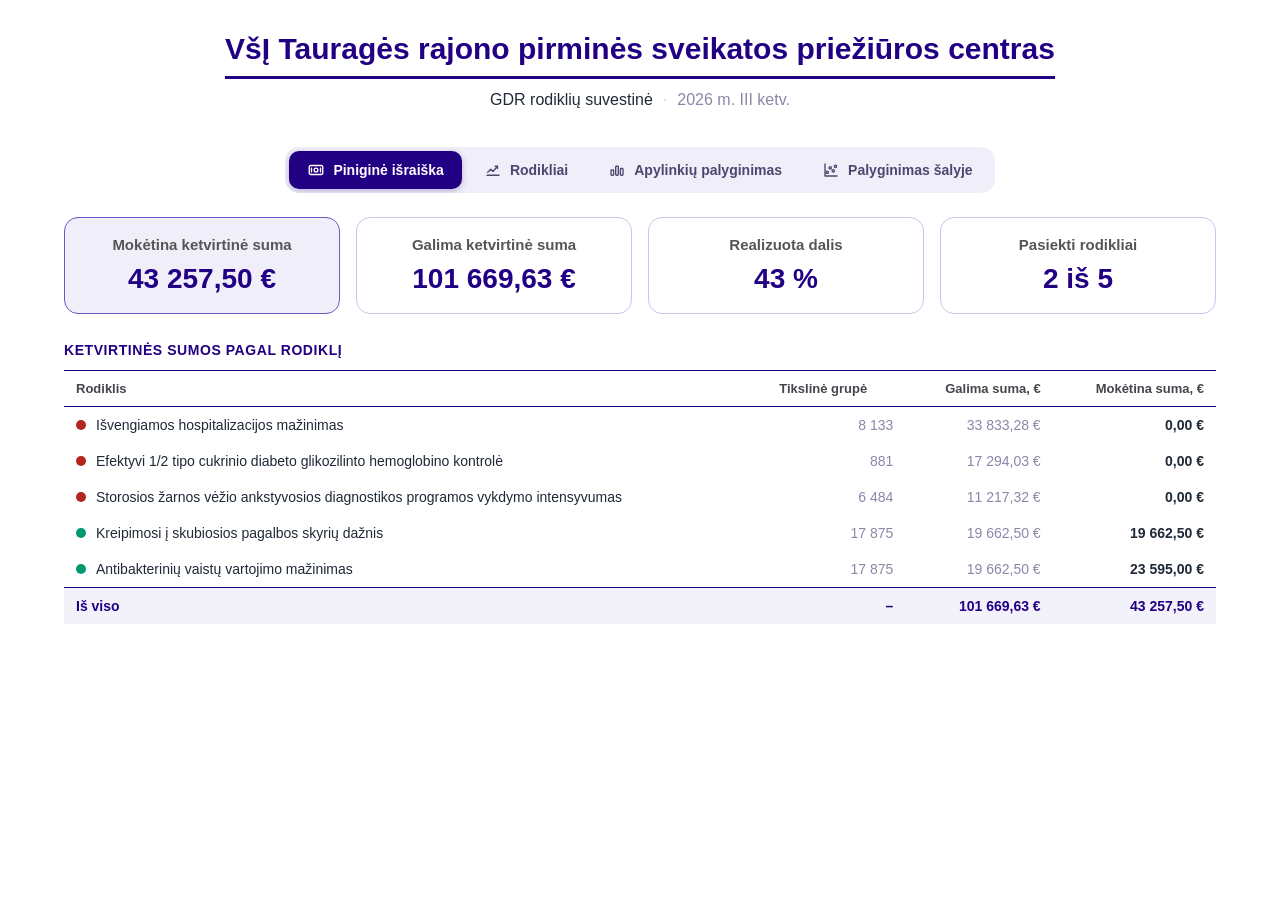
==== gdr-pavyzdys/index.html @ cfff1d20 "Pavyzdys: realizuota dalis su tarpu prieš %" ====
<!DOCTYPE html>
<html lang="lt"><head><meta charset="utf-8">
<meta name="viewport" content="width=device-width,initial-scale=1">
<meta name="robots" content="noindex,nofollow,noarchive,nosnippet">
<meta name="referrer" content="no-referrer">
<title>GDR rodiklių suvestinė – VšĮ Tauragės rajono pirminės sveikatos priežiūros centras</title>
<link rel="stylesheet" href="assets/app.4a7a41bb5c5f.css">
</head><body><div class="wrap">
<header>
<h1 id="title"></h1>
<div class="sub">GDR rodiklių suvestinė<span class="per" id="period"></span></div>
</header>
<noscript><div class="notice"><p>Ataskaitai rodyti naršyklėje turi būti įjungtas JavaScript.</p></div></noscript>
<nav id="tabs" aria-label="Puslapiai"><div class="seg" role="tablist" aria-label="Ataskaitos skirtukai">
<button type="button" role="tab" id="t-money" aria-controls="p-money" data-p="p-money"><svg viewBox="0 0 24 24" aria-hidden="true"><rect x="3" y="6" width="18" height="12" rx="2"/><circle cx="12" cy="12" r="2.5"/><path d="M6 9.5v5M18 9.5v5"/></svg><span>Piniginė išraiška</span></button>
<button type="button" role="tab" id="t-indicators" aria-controls="p-indicators" data-p="p-indicators"><svg viewBox="0 0 24 24" aria-hidden="true"><path d="M4 19h16"/><path d="M5 15l4-4 3 3 6-7"/><path d="M15 7h3v3"/></svg><span>Rodikliai</span></button>
<button type="button" role="tab" id="t-overview" aria-controls="p-overview" data-p="p-overview"><svg viewBox="0 0 24 24" aria-hidden="true"><rect x="4" y="12" width="3.5" height="7" rx="1"/><rect x="10.25" y="7" width="3.5" height="12" rx="1"/><rect x="16.5" y="10" width="3.5" height="9" rx="1"/></svg><span>Apylinkių palyginimas</span></button>
<button type="button" role="tab" id="t-country" aria-controls="p-country" data-p="p-country"><svg viewBox="0 0 24 24" aria-hidden="true"><circle cx="7" cy="15" r="1.6"/><circle cx="11" cy="9" r="1.6"/><circle cx="15" cy="13" r="1.6"/><circle cx="18" cy="7" r="1.6"/><path d="M4 4v16h16"/></svg><span>Palyginimas šalyje</span></button>
</div></nav>
<section class="page" id="p-money" data-title="Piniginė išraiška" role="tabpanel" aria-labelledby="t-money"><div class="cards" id="cards"></div>
<div class="thead"><h2>Ketvirtinės sumos pagal rodiklį</h2></div>
<div class="tw"><table class="t" id="sums"></table></div></section>
<section class="page" id="p-indicators" data-title="Rodikliai" role="tabpanel" aria-labelledby="t-indicators">
<div class="filters"><label for="rodI">Rodiklis</label><select class="rod" id="rodI"></select></div>
<div class="stackw" id="ind"></div>
</section>
<section class="page" id="p-overview" data-title="Apylinkių palyginimas" role="tabpanel" aria-labelledby="t-overview">
<div class="bar" id="ovBar">
<div class="filters"><label for="rodO">Rodiklis</label><select class="rod" id="rodO"></select></div>
<div class="filters fil" hidden><label for="filS">Filialas</label><select id="filS"></select></div>
<div class="pick" id="aPick"><label for="aSel">Apylinkė</label>
<select id="aSel"></select></div>
<div class="gr"><span class="lbl" id="ovSwL">Grafikas</span><div class="sw" id="ovSw" role="group" aria-labelledby="ovSwL"><button type="button" data-g="dydis" class="active" aria-pressed="true">Taškinė diagrama</button><button type="button" data-g="reitingas" aria-pressed="false">Apylinkių reitingas</button></div></div>
</div>
<div id="ovDydis">
<div class="cards" id="aCards" hidden></div>
<div class="lg dots" id="aLgd"></div>
<div class="agrid" id="aOut"></div>
</div>
<div id="ovReit" hidden></div>
</section>
<section class="page" id="p-country" data-title="Palyginimas šalyje" role="tabpanel" aria-labelledby="t-country">
<div class="filters"><label for="rodC">Rodiklis</label><select class="rod" id="rodC"></select></div>
<div class="stackw" id="co"></div>
</section>
</div>
<div class="zm" id="aZm" hidden><div class="zbg" id="aZbg"></div><div class="zc" id="aZc" role="dialog" aria-modal="true" aria-label="Padidintas rodiklis"></div></div>
<script type="application/json" id="data">{"id": 5, "name": "VšĮ Tauragės rajono pirminės sveikatos priežiūros centras", "period": "2026 m. III ketv.", "quarters": ["2025 Q3", "2025 Q4", "2026 Q1", "2026 Q2"], "indicators": [{"nr": 1, "name": "Išvengiamos hospitalizacijos mažinimas", "lower": true, "pct": false, "per": 100, "tg": 8133, "vals": [3.98, 3.85, 3.9, 4.21], "country": 3.32, "t27": 2.9, "t28": 2.7, "t29": 2.3, "galima": 33833.28, "mokama": 0.0}, {"nr": 2, "name": "Efektyvi 1/2 tipo cukrinio diabeto glikozilinto hemoglobino kontrolė", "lower": false, "pct": true, "per": null, "tg": 881, "vals": [0.4029, 0.4138, 0.42, 0.4347], "country": 0.5308, "t27": 0.56, "t28": 0.6, "t29": 0.65, "galima": 17294.03, "mokama": 0.0}, {"nr": 3, "name": "Storosios žarnos vėžio ankstyvosios diagnostikos programos vykdymo intensyvumas", "lower": false, "pct": true, "per": null, "tg": 6484, "vals": [0.5477, 0.548, 0.5313, 0.5412], "country": 0.5389, "t27": 0.57, "t28": 0.62, "t29": 0.67, "galima": 11217.32, "mokama": 0.0}, {"nr": 4, "name": "Kreipimosi į skubiosios pagalbos skyrių dažnis", "lower": true, "pct": false, "per": 100, "tg": 17875, "vals": [30.48, 29.57, 28.48, 27.99], "country": 31.03, "t27": 30, "t28": 27, "t29": 25, "galima": 19662.5, "mokama": 19662.5}, {"nr": 5, "name": "Antibakterinių vaistų vartojimo mažinimas", "lower": true, "pct": false, "per": 100, "tg": 17875, "vals": [8.02, 7.63, 7.52, 7.57], "country": 9.53, "t27": 9.4, "t28": 8.9, "t29": 8.4, "galima": 19662.5, "mokama": 23595.0}], "apyl": {"1": [{"a": "200", "pc": "5", "tg": 442, "val": 2.45}, {"a": "202", "pc": "5", "tg": 726, "val": 4.41}, {"a": "203", "pc": "5", "tg": 367, "val": 5.92}, {"a": "204", "pc": "5", "tg": 455, "val": 3.41}, {"a": "205", "pc": "5", "tg": 660, "val": 3.48}, {"a": "206", "pc": "5", "tg": 131, "val": 5.11}, {"a": "210", "pc": "5", "tg": 936, "val": 4.54}, {"a": "211", "pc": "5", "tg": 403, "val": 3.49}, {"a": "213", "pc": "5", "tg": 776, "val": 4.8}, {"a": "214", "pc": "5", "tg": 327, "val": 4.23}, {"a": "216", "pc": "5", "tg": 593, "val": 1.96}, {"a": "217", "pc": "5", "tg": 386, "val": 0.87}, {"a": "220", "pc": "5", "tg": 145, "val": 5.7}, {"a": "302", "pc": "5", "tg": 393, "val": 0.55}, {"a": "304", "pc": "5", "tg": 216, "val": 0.28}, {"a": "305", "pc": "5", "tg": 245, "val": 18.33}, {"a": "306", "pc": "5", "tg": 912, "val": 0.53}], "2": [{"a": "200", "pc": "5", "tg": 65, "val": 0.3846}, {"a": "202", "pc": "5", "tg": 95, "val": 0.6211}, {"a": "203", "pc": "5", "tg": 8, "val": 0.5}, {"a": "204", "pc": "5", "tg": 62, "val": 0.3226}, {"a": "205", "pc": "5", "tg": 99, "val": 0.7071}, {"a": "206", "pc": "5", "tg": 20, "val": 0.6}, {"a": "210", "pc": "5", "tg": 145, "val": 0.2966}, {"a": "211", "pc": "5", "tg": 55, "val": 0.4727}, {"a": "213", "pc": "5", "tg": 109, "val": 0.5138}, {"a": "214", "pc": "5", "tg": 48, "val": 0.1875}, {"a": "216", "pc": "5", "tg": 91, "val": 0.3297}, {"a": "217", "pc": "5", "tg": 57, "val": 0.4561}, {"a": "220", "pc": "5", "tg": 27, "val": 0.2593}, {"a": "302", "pc": "5", "tg": 0, "val": 0}, {"a": "304", "pc": "5", "tg": 0, "val": 0}, {"a": "305", "pc": "5", "tg": 5, "val": 0.4}, {"a": "306", "pc": "5", "tg": 3, "val": 0}], "3": [{"a": "200", "pc": "5", "tg": 471, "val": 0.5478}, {"a": "202", "pc": "5", "tg": 750, "val": 0.4947}, {"a": "203", "pc": "5", "tg": 37, "val": 0.7027}, {"a": "204", "pc": "5", "tg": 562, "val": 0.3879}, {"a": "205", "pc": "5", "tg": 716, "val": 0.5559}, {"a": "206", "pc": "5", "tg": 76, "val": 0.6711}, {"a": "210", "pc": "5", "tg": 982, "val": 0.4379}, {"a": "211", "pc": "5", "tg": 414, "val": 0.6208}, {"a": "213", "pc": "5", "tg": 828, "val": 0.558}, {"a": "214", "pc": "5", "tg": 333, "val": 0.6456}, {"a": "216", "pc": "5", "tg": 618, "val": 0.39}, {"a": "217", "pc": "5", "tg": 462, "val": 0.5563}, {"a": "220", "pc": "5", "tg": 203, "val": 0.5172}, {"a": "302", "pc": "5", "tg": 0, "val": 0}, {"a": "304", "pc": "5", "tg": 0, "val": 0}, {"a": "305", "pc": "5", "tg": 30, "val": 0.5333}, {"a": "306", "pc": "5", "tg": 0, "val": 0}], "4": [{"a": "200", "pc": "5", "tg": 990, "val": 20.66}, {"a": "202", "pc": "5", "tg": 1564, "val": 19.71}, {"a": "203", "pc": "5", "tg": 777, "val": 40.27}, {"a": "204", "pc": "5", "tg": 1199, "val": 21.52}, {"a": "205", "pc": "5", "tg": 1578, "val": 24.03}, {"a": "206", "pc": "5", "tg": 276, "val": 48.12}, {"a": "210", "pc": "5", "tg": 2076, "val": 24.96}, {"a": "211", "pc": "5", "tg": 903, "val": 24.72}, {"a": "213", "pc": "5", "tg": 1865, "val": 25.35}, {"a": "214", "pc": "5", "tg": 708, "val": 24.78}, {"a": "216", "pc": "5", "tg": 1282, "val": 23.6}, {"a": "217", "pc": "5", "tg": 931, "val": 18.04}, {"a": "220", "pc": "5", "tg": 370, "val": 17.15}, {"a": "302", "pc": "5", "tg": 676, "val": 5.14}, {"a": "304", "pc": "5", "tg": 435, "val": 3.82}, {"a": "305", "pc": "5", "tg": 730, "val": 36.76}, {"a": "306", "pc": "5", "tg": 1483, "val": 7.17}]}, "peers": {"1": [[5613, 3.76], [3383, 4.51], [754, 6.89], [879, 6.66], [0, 0], [0, 0], [76783, 2.83], [5608, 2.88], [16383, 3.7], [5257, 4.23], [2030, 3.71], [14722, 3.32], [0, 0], [5621, 3.62], [2185, 4.77], [4561, 3.3], [9066, 3.45], [7517, 3.71], [20455, 3.19], [6010, 6.42], [15411, 3.67], [7042, 6.32], [44524, 2.88], [52429, 3.53], [48350, 2.95], [40658, 2.26], [19604, 3.76], [5521, 2.38], [35043, 2.85], [960, 5.54], [4842, 4.28], [3166, 3.09], [4527, 5.31], [10911, 4.26], [18518, 2.12], [11958, 2.13], [784, 2.75], [449, 2.12], [7523, 3], [2902, 5.59], [6737, 2.66], [14418, 3.22], [13453, 3.24], [6708, 6.05], [9247, 4.15], [3953, 4.43], [5942, 4.74], [708, 3.91], [6205, 3.99], [809, 4.31], [9666, 5.25], [4433, 3.02], [1631, 3.66], [8067, 2.91], [6887, 4.31], [2224, 3.05], [4990, 4.41], [2349, 4.96], [0, 0], [11440, 3.09], [4900, 2.96], [3744, 6.86], [7859, 4.65], [862, 1.58], [4544, 4.5], [2283, 3.2], [941, 3.3], [581, 5.43], [4892, 3.83], [891, 2.64], [1101, 4.21], [470, 4.97], [919, 3.14], [0, 0], [6648, 3.21], [2320, 3.55], [1174, 4.72], [1372, 4.38], [5832, 3.21], [0, 0], [2451, 2.83], [5054, 3.33], [3222, 2.12], [0, 0], [8533, 3.39], [2485, 3.02], [12179, 3.81], [457, 4.4], [5589, 4.17], [5019, 4.57], [813, 3.65], [8297, 4.7], [2004, 2.84], [1259, 7.29], [5019, 3.48], [3970, 3.21], [1505, 2.99], [1337, 2.46], [7859, 5.24], [3763, 3.18], [4074, 1.47], [5593, 2.71], [856, 2.34], [1029, 2.27], [0, 0], [539, 4.87], [463, 6.2], [1292, 3.84], [1082, 3.07], [1310, 2.98], [2175, 4.57], [3038, 1.92], [1473, 2.94], [2101, 3.13], [3750, 2.96], [1757, 3.43], [520, 5.8], [840, 3.84], [595, 4.89], [251, 9.72], [2245, 2.93], [2089, 3.82], [411, 3.07], [675, 3.78], [4272, 3.77], [1429, 3.2], [599, 3.08], [3047, 3.81], [128, 2.67], [13369, 2.61], [471, 3.6], [2970, 2.83], [166, 6.13], [1488, 2.42], [2713, 4.07], [1365, 7.96], [503, 4.32], [3103, 2.71], [6606, 2.81], [362, 1.95], [1684, 2.78], [513, 3.13], [1198, 6.12], [2084, 2.58], [0, 0], [1205, 3.95], [3276, 2.87], [1344, 2.98], [2279, 1.91], [779, 5.42], [820, 4.8], [580, 1.76], [2072, 3.92], [1810, 4.15], [1277, 1.75], [1881, 3.83], [3331, 3.85], [1142, 2.15], [681, 2.39], [2078, 2.41], [2476, 3.14], [0, 0], [349, 2.16], [868, 3.73], [518, 1.92], [1778, 3.26], [3961, 3.69], [839, 3.6], [5969, 4.09], [1198, 5.49], [1026, 2.64], [979, 2.41], [2615, 4.51], [1614, 2.23], [0, 0], [7889, 2.3], [1650, 1.45], [659, 2.79], [1361, 3.84], [2140, 2.14], [5011, 4.23], [580, 2.84], [1700, 2.51], [1984, 2.97], [793, 2.72], [41, 2.1], [6292, 3], [960, 2.99], [8499, 3.96], [1020, 3.2], [3144, 2.54], [196, 3.71], [1568, 2.48], [1974, 3.24], [5364, 3.4], [2377, 2.29], [3461, 3.96], [1452, 2.24], [1252, 3.01], [1690, 3.24], [580, 2.13], [2149, 3.51], [2256, 3.87], [1014, 2.59], [0, 0], [1423, 7.69], [1700, 2.05], [3525, 2.24], [0, 0], [0, 0], [51, 1.48], [585, 1.43], [0, 0], [0, 0], [1260, 3.9], [0, 0], [1113, 1.86], [174, 0], [1153, 2.03], [901, 3.41], [554, 3.78], [10421, 2.86], [1439, 3.66], [0, 0], [479, 1.17], [622, 2.69], [7052, 2.88], [5336, 3.97], [1773, 2.95], [3632, 4.15], [719, 2.42], [3605, 2.33], [495, 3.19], [8106, 4.31], [4316, 5.12], [98, 2.67], [151, 5.64], [1980, 3.16], [895, 2.22], [1906, 2.84], [3886, 4.42], [388, 2.29], [1730, 2.3], [0, 0], [740, 1.25], [4920, 5.04], [578, 2.71], [2311, 4.51], [936, 6.78], [1241, 2.64], [650, 1.51], [3001, 1.94], [7419, 3.14], [228, 1.93], [1637, 3.71], [2165, 3.52], [1693, 4.77], [661, 2.72], [872, 3.33], [1007, 4.93], [3544, 4.07], [1161, 3.07], [708, 2.59], [1466, 3.79], [468, 4.29], [429, 2.4], [3934, 2.52], [1463, 3.51], [0, 0], [5388, 2.6], [555, 2.42], [349, 1.84], [2905, 2.75], [659, 3.8], [9643, 2.99], [951, 3.38], [1183, 4.16], [2755, 4.28], [0, 0], [145496, 2.75], [5156, 2.9], [2119, 3], [1227, 2.31], [574, 3.01], [434, 9.37], [718, 1.86], [862, 3.05], [2179, 4.05], [0, 0], [1919, 4.1], [8517, 3.06], [459, 2.41], [2090, 4.69], [310, 2.04], [732, 3.44], [0, 0], [889, 5.87], [3759, 5.1], [2779, 2.61], [1249, 4.49], [46, 1.43], [587, 4.03], [249, 1.75], [979, 3.91], [30, 11.45], [1342, 3], [1418, 2.4], [1297, 4.14], [1566, 3.21], [1589, 4.42], [595, 0.37], [3618, 2.7], [19, 32.88], [71, 0], [548, 7.05], [1645, 1.67], [166, 9.41], [1, 0], [3713, 6.38], [76, 0], [14809, 2.84], [4974, 2.03], [2114, 2.68], [138, 2.87], [659, 5.28], [1194, 5.27], [63, 14.9], [2095, 3.72], [432, 8.69], [2766, 4.24], [36, 9.64], [7622, 2.35], [656, 1.76], [249, 2.88], [208, 0.2], [328, 0.8], [413, 5.68], [109, 8.71], [436, 2.64], [618, 3.25], [25675, 3.21], [2133, 3.46]], "2": [[689, 0.3585], [383, 0.564], [107, 0.6636], [131, 0.3435], [0, 0], [0, 0], [10926, 0.6604], [720, 0.6375], [2551, 0.7381], [724, 0.471], [263, 0.4601], [1994, 0.6399], [0, 0], [621, 0.3366], [352, 0.5625], [574, 0.2578], [951, 0.4164], [874, 0.4199], [3025, 0.4228], [848, 0.5342], [1829, 0.3324], [912, 0.4287], [6846, 0.6376], [5701, 0.6769], [6672, 0.5573], [5799, 0.6422], [2940, 0.4493], [795, 0.7031], [4851, 0.5096], [132, 0.2652], [676, 0.3964], [365, 0.1863], [739, 0.5156], [1839, 0.5291], [2138, 0.5734], [1078, 0.5668], [97, 0.5052], [67, 0.7164], [875, 0.6023], [455, 0.6264], [1055, 0.6701], [1964, 0.5631], [1816, 0.4488], [1010, 0.5208], [1153, 0.5585], [536, 0.3843], [783, 0.4534], [35, 0], [701, 0.2796], [64, 0.0469], [1236, 0.5251], [807, 0.544], [260, 0.5385], [1046, 0.5143], [1015, 0.6217], [223, 0.5112], [659, 0.2731], [308, 0.3442], [0, 0], [1420, 0.2254], [603, 0.607], [455, 0.4813], [919, 0.3787], [79, 0.6076], [668, 0.5269], [199, 0.4824], [144, 0.7431], [67, 0.6716], [691, 0.4964], [109, 0.5229], [129, 0.4651], [52, 0.1154], [157, 0.2803], [0, 0], [871, 0.5362], [282, 0.3936], [85, 0.0706], [159, 0.2264], [983, 0.5453], [0, 0], [325, 0.2277], [762, 0.5827], [348, 0.4684], [0, 0], [1130, 0.454], [350, 0.4371], [1103, 0.2892], [60, 0.0833], [911, 0.4149], [910, 0.4418], [94, 0.3511], [1108, 0.2383], [259, 0.3861], [219, 0.5251], [761, 0.364], [540, 0.5407], [186, 0.5699], [57, 0.2982], [1017, 0.3245], [329, 0.5319], [227, 0.4581], [701, 0.3367], [123, 0.6016], [126, 0.6032], [0, 0], [60, 0.5], [52, 0.7115], [178, 0.6798], [153, 0.3007], [153, 0.085], [303, 0.5314], [372, 0.5565], [220, 0.4545], [234, 0.2009], [453, 0.1457], [118, 0.3136], [77, 0.7273], [86, 0.6163], [57, 0.0702], [19, 0.0526], [216, 0.4028], [232, 0.3621], [67, 0.6866], [77, 0.6623], [351, 0.2393], [152, 0.2105], [91, 0.7363], [397, 0.4685], [12, 0.0833], [1043, 0.6491], [92, 0.6522], [360, 0.6722], [27, 0.3333], [273, 0.619], [463, 0.6393], [160, 0.6125], [44, 0.3182], [287, 0.3902], [834, 0.7386], [18, 0.0556], [262, 0.7672], [63, 0.381], [125, 0.56], [256, 0.5352], [0, 0], [172, 0.7093], [332, 0.5994], [122, 0.1148], [324, 0.6296], [123, 0.4472], [115, 0.713], [90, 0.1889], [305, 0.3049], [157, 0.4076], [119, 0.4538], [281, 0.7046], [354, 0.5169], [66, 0.3182], [103, 0.3398], [107, 0.1682], [131, 0.6718], [0, 0], [75, 0.8933], [91, 0.4176], [47, 0.2553], [171, 0.3977], [388, 0.3067], [92, 0.5652], [671, 0.4635], [116, 0.4052], [69, 0.5652], [168, 0.631], [420, 0.2333], [214, 0.4159], [0, 0], [642, 0.243], [120, 0.4333], [96, 0.5625], [121, 0.4463], [203, 0.3498], [405, 0.6], [47, 0.3191], [180, 0.2833], [198, 0.6263], [87, 0.3333], [6, 0], [777, 0.6988], [81, 0.6173], [1031, 0.5422], [72, 0.3611], [197, 0.335], [39, 0.2821], [270, 0.4593], [132, 0.3712], [417, 0.3573], [290, 0.4207], [383, 0.1854], [151, 0.4636], [150, 0.6933], [73, 0.7534], [27, 0.1852], [232, 0.431], [343, 0.6122], [109, 0.422], [0, 0], [161, 0.441], [156, 0.4423], [232, 0.3405], [0, 0], [0, 0], [8, 0.125], [58, 0.6552], [0, 0], [0, 0], [181, 0.5138], [0, 0], [147, 0.2109], [1, 0], [168, 0.494], [104, 0.7404], [74, 0.3649], [848, 0.5342], [204, 0.5343], [0, 0], [87, 0.2529], [82, 0.7439], [581, 0.5559], [687, 0.508], [247, 0.2915], [592, 0.6284], [70, 0.3429], [336, 0.4673], [38, 0.3158], [681, 0.4772], [599, 0.606], [52, 0.7885], [21, 0.3333], [177, 0.5989], [73, 0.3562], [148, 0.3378], [447, 0.5973], [49, 0.4694], [266, 0.3383], [0, 0], [54, 0.6111], [379, 0.5646], [85, 0.5294], [94, 0.5], [112, 0.0625], [57, 0.3158], [45, 0.3556], [267, 0.4157], [662, 0.4577], [36, 0.0833], [195, 0.3179], [246, 0.435], [177, 0.3729], [78, 0.0513], [92, 0.5326], [112, 0.0446], [406, 0.8744], [117, 0.6068], [95, 0.1684], [164, 0.4573], [39, 0.1795], [44, 0.3864], [423, 0.227], [199, 0.4824], [0, 0], [428, 0.4556], [30, 0.1333], [26, 0.1538], [357, 0.6555], [74, 0.3649], [1022, 0.6174], [78, 0.4615], [148, 0.5], [330, 0.7303], [0, 0], [14923, 0.5467], [222, 0.6486], [203, 0.4138], [64, 0.1875], [40, 0.15], [75, 0.3467], [81, 0.2469], [122, 0.5246], [245, 0.4694], [0, 0], [255, 0.6627], [1312, 0.5541], [49, 0.6939], [271, 0.5904], [32, 0.3125], [65, 0.7846], [0, 0], [143, 0.4545], [613, 0.6656], [420, 0.319], [188, 0.6543], [10, 0.3], [101, 0.6139], [13, 0.3846], [65, 0.2769], [12, 0.8333], [219, 0.7032], [113, 0.6903], [234, 0.5641], [153, 0.4052], [212, 0.1321], [2, 0], [566, 0.6466], [3, 0], [2, 1], [82, 0.3537], [57, 0.5088], [18, 0.3333], [0, 0], [538, 0.487], [1, 0], [2375, 0.7575], [611, 0.6743], [207, 0.6522], [3, 0.6667], [72, 0.7083], [59, 0.1695], [7, 0.7143], [153, 0.6144], [72, 0.75], [317, 0.7192], [1, 1], [915, 0.4273], [57, 0.614], [13, 0.4615], [4, 0.25], [12, 0.25], [63, 0.2222], [20, 0.55], [5, 0.2], [18, 0.0556], [3056, 0.642], [255, 0.7569]], "3": [[4803, 0.3685], [2469, 0.6229], [677, 0.4904], [891, 0.5892], [9, 0], [1, 0], [54378, 0.6399], [4674, 0.2154], [13427, 0.5782], [4787, 0.6605], [1582, 0.4469], [9692, 0.5142], [0, 0], [4315, 0.5388], [1800, 0.6072], [3618, 0.5064], [6417, 0.4265], [5876, 0.4998], [17245, 0.5099], [5943, 0.2704], [13016, 0.4096], [6647, 0.5597], [25394, 0.5364], [27723, 0.5727], [36062, 0.6001], [25059, 0.7371], [15308, 0.505], [4378, 0.2227], [24330, 0.6038], [950, 0.3421], [4025, 0.3906], [2103, 0.359], [3360, 0.5661], [9013, 0.5664], [14605, 0.6097], [6698, 0.6769], [742, 0.5013], [386, 0.6917], [6389, 0.5791], [2800, 0.6696], [5272, 0.5622], [11663, 0.6559], [10966, 0.5528], [6464, 0.4489], [8298, 0.5469], [3503, 0.4393], [5734, 0.563], [700, 0.3443], [5099, 0.4487], [553, 0.4774], [7713, 0.6497], [3423, 0.5483], [1382, 0.4414], [6788, 0.5242], [5775, 0.5444], [1539, 0.6238], [4527, 0.4566], [2104, 0.4995], [0, 0], [9557, 0.2785], [4035, 0.5941], [4080, 0.574], [6896, 0.5318], [729, 0.5021], [4162, 0.4901], [1702, 0.6228], [766, 0.5091], [447, 0.5928], [3695, 0.3922], [590, 0.8102], [959, 0.6434], [400, 0.455], [805, 0.5304], [1, 0], [5300, 0.5543], [1686, 0.567], [813, 0.3481], [1253, 0.5339], [4843, 0.5389], [3, 0], [2101, 0.4964], [4719, 0.4868], [2469, 0.612], [6, 0], [6801, 0.4564], [2229, 0.5675], [8681, 0.4671], [481, 0.5551], [6516, 0.4851], [4902, 0.6057], [600, 0.5433], [6598, 0.5341], [1623, 0.427], [1267, 0.6393], [4358, 0.4351], [3568, 0.6183], [1200, 0.4092], [640, 0.4797], [6737, 0.309], [2299, 0.5411], [1742, 0.6561], [4444, 0.5511], [760, 0.4276], [733, 0.7954], [1, 0], [451, 0.4767], [414, 0.6111], [972, 0.7119], [758, 0.6438], [1275, 0.4204], [1997, 0.4787], [2314, 0.5856], [1621, 0.5601], [1523, 0.5089], [3241, 0.4159], [1177, 0.3127], [376, 0.6596], [637, 0.6782], [511, 0.0822], [420, 0.0619], [1726, 0.3691], [1538, 0.4551], [339, 0.2242], [519, 0.736], [2807, 0.5305], [1147, 0.3766], [464, 0.6703], [2449, 0.5284], [188, 0.0691], [5641, 0.6281], [518, 0.7915], [2538, 0.4551], [266, 0.2331], [1523, 0.6133], [2293, 0.6184], [1054, 0.648], [397, 0.4836], [2415, 0.4137], [4006, 0.7504], [205, 0.2341], [1500, 0.6833], [566, 0.6784], [668, 0.6422], [1570, 0.7038], [2, 0], [1048, 0.5649], [2061, 0.6783], [895, 0.2257], [1746, 0.5418], [833, 0.4346], [826, 0.7785], [588, 0.3622], [2219, 0.3628], [1203, 0.5869], [831, 0.6378], [1356, 0.6372], [2338, 0.5783], [511, 0.4814], [646, 0.3452], [1106, 0.3237], [727, 0.7772], [0, 0], [597, 0.6683], [885, 0.5876], [370, 0.5595], [1235, 0.5619], [3139, 0.4126], [745, 0.506], [5392, 0.428], [821, 0.6224], [640, 0.4016], [829, 0.684], [2204, 0.5177], [1312, 0.5831], [0, 0], [4990, 0.2866], [907, 0.4278], [611, 0.5139], [702, 0.4801], [1491, 0.4306], [2486, 0.5543], [414, 0.2874], [1541, 0.3699], [1270, 0.615], [624, 0.5593], [44, 0.0682], [4443, 0.5325], [428, 0.472], [6512, 0.5209], [797, 0.2936], [1287, 0.481], [246, 0.7073], [1419, 0.4538], [1031, 0.9476], [3096, 0.603], [1629, 0.3818], [2879, 0.3484], [1175, 0.5557], [618, 0.4337], [887, 0.4307], [371, 0.407], [1586, 0.5397], [2090, 0.5976], [652, 0.5475], [2, 0], [1301, 0.4435], [1114, 0.4569], [1818, 0.3262], [0, 0], [1, 0], [73, 0.0822], [321, 0.6729], [6, 0], [1, 0], [1143, 0.6352], [1, 0], [2861, 0.1758], [53, 0.5472], [934, 0.6745], [559, 0.7835], [327, 0.5413], [5991, 0.5558], [1151, 0.4796], [10, 0], [480, 0.5083], [581, 0.7332], [4295, 0.6012], [3810, 0.3564], [1537, 0.5049], [2986, 0.704], [572, 0.0804], [2429, 0.5109], [330, 0.3061], [6007, 0.4824], [3365, 0.5195], [330, 0.2515], [480, 0.0708], [1079, 0.6209], [610, 0.4115], [921, 0.4723], [2452, 0.5551], [611, 0.4501], [1737, 0.5314], [0, 0], [347, 0.5764], [2028, 0.4497], [544, 0.4246], [695, 0.3727], [1036, 0.3417], [354, 0.4124], [365, 0.3041], [1841, 0.4927], [5394, 0.3686], [236, 0.3814], [1292, 0.4071], [2083, 0.4052], [1204, 0.564], [561, 0.1783], [740, 0.6], [878, 0.4772], [3228, 0.8522], [837, 0.8817], [553, 0.4593], [967, 0.5357], [307, 0.4365], [317, 0.4479], [3088, 0.4067], [1287, 0.627], [5, 0], [3628, 0.5259], [429, 0.8112], [356, 0.1854], [2122, 0.5905], [452, 0.5221], [6346, 0.7526], [443, 0.4176], [871, 0.4053], [1764, 0.6718], [0, 0], [92278, 0.5307], [1599, 0.6191], [1172, 0.6032], [1205, 0.166], [255, 0.5098], [284, 0.4648], [511, 0.0254], [1647, 0.187], [1658, 0.5018], [9, 0], [1385, 0.5921], [6282, 0.5075], [408, 0.4706], [1683, 0.6197], [223, 0.2556], [487, 0.7906], [0, 0], [762, 0.7874], [3010, 0.4611], [2023, 0.5111], [1112, 0.6592], [60, 0.1833], [534, 0.2378], [118, 0.6102], [757, 0.2906], [4, 0], [1165, 0.4609], [770, 0.6026], [1049, 0.4509], [987, 0.6829], [1158, 0.4914], [32, 0.4063], [2689, 0.7367], [10, 0.2], [16, 0.1875], [382, 0.4188], [398, 0.4246], [130, 0.3231], [0, 0], [2511, 0.5301], [20, 0.65], [14508, 0.5325], [3780, 0.7714], [1170, 0.6068], [40, 0.75], [223, 0.583], [359, 0.3593], [43, 0.6047], [1110, 0.5441], [135, 0.6296], [1685, 0.705], [20, 0.4], [6316, 0.493], [372, 0.6371], [122, 0.418], [59, 0.7119], [171, 0.4737], [318, 0.6038], [34, 0.4706], [67, 0.4179], [138, 0.3696], [18545, 0.6762], [1322, 0.5318]], "4": [[11488, 37.81], [7658, 32.84], [1613, 28.01], [1923, 30.11], [37, 2.38], [1, 0], [157507, 33.57], [12208, 34.21], [33361, 33.25], [10085, 33], [3755, 26.83], [27333, 46.85], [1, 0], [12156, 32.88], [4663, 34.41], [8816, 31.2], [18295, 35.84], [15666, 38.52], [42431, 37.81], [12571, 26.07], [32369, 26.97], [14762, 27.01], [93154, 31.39], [121956, 29.52], [116268, 27.92], [87760, 27.53], [42576, 30.39], [11488, 31.77], [70348, 30.31], [2482, 28.07], [10548, 36.19], [6641, 36.04], [8389, 27.48], [21087, 34.62], [40083, 27.78], [25171, 25.71], [1734, 20.64], [906, 28.51], [15153, 31.45], [6559, 34.61], [13291, 32.14], [30198, 26.14], [27643, 24.55], [15119, 23.76], [18253, 22.09], [7775, 25.8], [13102, 24.16], [1637, 20.17], [15339, 26.12], [1412, 32.71], [21194, 26.53], [9745, 29.15], [3328, 43.1], [17708, 35.53], [13926, 43.18], [4270, 30.78], [10707, 39.94], [4533, 30.29], [1, 0], [28557, 25.38], [9924, 33.88], [8813, 22.96], [17510, 40.38], [1903, 21.63], [9919, 30.2], [5241, 27.06], [1753, 37.69], [1151, 30.19], [9022, 39.48], [1485, 34.48], [2176, 42.44], [944, 25.38], [1829, 35.2], [2, 0], [12983, 45.24], [5114, 25.97], [2257, 33.69], [3060, 30.45], [10070, 32.32], [4, 0], [5477, 30.11], [10455, 30.07], [6793, 26.53], [14, 0], [16863, 45.02], [5212, 28], [25355, 29.58], [1045, 28.55], [11159, 26.84], [10852, 47.95], [1502, 36.99], [15731, 36.22], [4036, 34.14], [2570, 36.34], [10981, 41.85], [8399, 29.08], [3111, 38.56], [3021, 39.28], [16585, 27.15], [8006, 31.18], [9081, 26.75], [10597, 22.74], [1787, 33.6], [1980, 30.42], [1, 0], [1235, 28.19], [1050, 20.18], [2408, 29.22], [1577, 20.17], [3553, 30.71], [3788, 30.21], [5606, 29.26], [3014, 37.11], [4122, 23.99], [8411, 24.3], [4422, 45.26], [970, 38], [1732, 21.39], [1089, 25.3], [1030, 19.01], [4736, 25.35], [3666, 51.99], [818, 34.96], [1383, 33.02], [9127, 38.24], [3593, 31.93], [1192, 30.8], [6009, 40.19], [444, 17.6], [27929, 33.37], [1253, 30.51], [5186, 29.04], [931, 23.34], [3436, 24.38], [5442, 30.78], [2805, 26.49], [958, 29.26], [6861, 31.54], [13776, 31.22], [976, 33.38], [3551, 27.76], [1277, 23.63], [2142, 34.34], [3870, 31.42], [9, 22.03], [2366, 29.17], [7411, 32.37], [3408, 27.61], [4131, 26.38], [1612, 28.52], [1855, 26.33], [1078, 27.31], [5077, 37.42], [4067, 22.28], [2694, 31.02], [3507, 34.22], [6973, 34.25], [2130, 40.29], [1420, 35.25], [5086, 24.3], [5442, 32.31], [2, 0], [1307, 26.44], [1845, 21.76], [921, 34.66], [3867, 32.49], [9069, 30.45], [1878, 21.3], [14180, 32.63], [2696, 34.24], [3246, 28.32], [1704, 28.95], [5627, 25.25], [2893, 28.22], [2, 0], [19212, 25.73], [3935, 26.23], [1240, 37.95], [2729, 42.58], [5158, 25.84], [12939, 37.4], [1123, 37.86], [3740, 23.49], [3514, 36.79], [1560, 29.89], [102, 16.03], [13450, 32.07], [2121, 44.35], [16766, 32.29], [3002, 22.15], [6758, 28.15], [491, 21.07], [2561, 31.05], [3517, 50.88], [10830, 33.12], [5162, 24.65], [7255, 29.32], [3370, 22.77], [2684, 25.19], [4478, 27.8], [1845, 26.89], [4335, 32.51], [4781, 23.25], [2070, 30.27], [2, 0], [3400, 32.39], [4248, 26.76], [9051, 26.89], [2, 0], [2, 0], [250, 28.83], [1384, 32.98], [16, 0], [3, 0], [2655, 22.46], [2, 0], [11436, 18.86], [518, 33.72], [2591, 28.25], [1565, 34.24], [1085, 40.13], [26147, 31.67], [2593, 28.04], [18, 18.11], [977, 16.39], [1378, 21.55], [16763, 33.08], [10321, 26.76], [3522, 29.04], [6980, 33.26], [1272, 22.89], [8766, 25.62], [1181, 32.83], [24342, 30.2], [8354, 32.03], [746, 20.8], [1585, 15.03], [4430, 36.97], [2083, 31.2], [3930, 30.5], [8111, 37.56], [2152, 17.59], [3234, 20.76], [2, 0], [1526, 30.37], [10903, 38.51], [1306, 35.74], [5392, 30.66], [2311, 26.05], [3129, 24.54], [2807, 22.39], [6860, 29.9], [23091, 29.91], [485, 27.99], [3278, 32.84], [5429, 25.28], [3484, 36.31], [1182, 29.47], [1548, 44.25], [2569, 28.54], [8290, 31.63], [2129, 45.66], [1364, 34], [2975, 37.8], [897, 26.91], [846, 34.43], [8807, 29.6], [3237, 19.56], [7, 0], [13473, 27.61], [1138, 36.31], [923, 27.52], [5953, 26.68], [1224, 36.37], [23184, 27.65], [2363, 29.83], [2495, 28.97], [4918, 27.93], [3, 0], [323657, 30.11], [12462, 32.53], [4662, 23.45], [6691, 50.25], [1301, 26.98], [594, 60.61], [1210, 33.72], [4788, 21.89], [4631, 30.57], [33, 16.83], [3817, 37.83], [15829, 44.26], [997, 21.82], [5081, 35.36], [1192, 36.27], [1548, 28.96], [1, 22.12], [1951, 24.93], [6563, 27.74], [4379, 47.18], [2338, 39.61], [158, 14.54], [1184, 30.12], [1130, 25.34], [2240, 24.22], [30, 51.35], [3295, 32.46], [3201, 29.4], [3209, 32.42], [3599, 30.27], [3414, 26], [1213, 21.07], [6687, 34.46], [48, 117.82], [173, 27.57], [1358, 46.02], [5232, 25.42], [774, 36.16], [5, 7.37], [6410, 47.65], [145, 18.2], [33282, 27.21], [11646, 30.23], [3579, 50.89], [377, 49.01], [1096, 32.37], [2815, 34.95], [137, 32.59], [4836, 36.93], [815, 61.2], [5094, 48.04], [107, 24.3], [15474, 31.48], [1259, 30.9], [697, 42.86], [484, 35.79], [943, 29.53], [713, 36.56], [156, 40.76], [1236, 32.1], [1845, 33.62], [52749, 30.18], [4257, 40.15]], "5": [[11488, 10.88], [7658, 8.27], [1613, 6.6], [1923, 8.53], [37, 0], [1, 0], [157507, 9.22], [12208, 6.52], [33361, 9.43], [10085, 9.54], [3755, 6.47], [27333, 9.78], [1, 0], [12156, 9.06], [4663, 8.32], [8816, 7.49], [18295, 8.44], [15666, 8.11], [42431, 9.23], [12571, 8.8], [32369, 8.44], [14762, 9.56], [93154, 9.72], [121956, 10.65], [116268, 10.27], [87760, 10.28], [42576, 9.65], [11488, 9.76], [70348, 10.64], [2482, 3.72], [10548, 8.34], [6641, 6.31], [8389, 10.08], [21087, 9.74], [40083, 9.87], [25171, 8.17], [1734, 8.34], [906, 15.37], [15153, 10.32], [6559, 6.78], [13291, 8.94], [30198, 8.88], [27643, 8.46], [15119, 6.31], [18253, 10.32], [7775, 7.93], [13102, 8.82], [1637, 9.96], [15339, 6.67], [1412, 10.51], [21194, 10.29], [9745, 10.7], [3328, 6.49], [17708, 6.18], [13926, 8.65], [4270, 8.63], [10707, 7.9], [4533, 7.76], [1, 0], [28557, 6.51], [9924, 10.5], [8813, 6.25], [17510, 25.33], [1903, 11.9], [9919, 11.22], [5241, 7.99], [1753, 13.19], [1151, 7.46], [9022, 8.06], [1485, 7.61], [2176, 8.93], [944, 10.55], [1829, 3.96], [2, 0], [12983, 11.64], [5114, 9.96], [2257, 13.53], [3060, 7.59], [10070, 13.16], [4, 0], [5477, 8], [10455, 8.7], [6793, 9.62], [14, 0], [16863, 9.57], [5212, 6.52], [25355, 8.66], [1045, 7.6], [11159, 12.77], [10852, 10.29], [1502, 11.48], [15731, 9.56], [4036, 12.16], [2570, 6.64], [10981, 8.5], [8399, 8.62], [3111, 9.67], [3021, 9.05], [16585, 8.92], [8006, 10.32], [9081, 14.32], [10597, 9.99], [1787, 7.19], [1980, 17.19], [1, 0], [1235, 4.76], [1050, 10.07], [2408, 12.6], [1577, 9.43], [3553, 8.72], [3788, 11.04], [5606, 13.2], [3014, 12.65], [4122, 12.58], [8411, 10.92], [4422, 7.6], [970, 9.62], [1732, 6.23], [1089, 14.51], [1030, 7], [4736, 8.47], [3666, 9.86], [818, 8.26], [1383, 6.79], [9127, 12.36], [3593, 11.6], [1192, 4.89], [6009, 11.94], [444, 4], [27929, 9.59], [1253, 9.05], [5186, 12.01], [931, 9.9], [3436, 6.77], [5442, 12.49], [2805, 6.96], [958, 10.12], [6861, 8.24], [13776, 9.77], [976, 10.39], [3551, 8.28], [1277, 4.9], [2142, 14.06], [3870, 39.3], [9, 0], [2366, 10.46], [7411, 14.6], [3408, 5.56], [4131, 9.95], [1612, 9.37], [1855, 9.67], [1078, 13.3], [5077, 6.27], [4067, 9.11], [2694, 9.87], [3507, 11.16], [6973, 6.15], [2130, 10.45], [1420, 6.24], [5086, 8.66], [5442, 6.78], [2, 0], [1307, 5.13], [1845, 7.54], [921, 2.44], [3867, 8.61], [9069, 7.11], [1878, 3.85], [14180, 9.61], [2696, 9.01], [3246, 9.44], [1704, 5.21], [5627, 10.3], [2893, 6.61], [2, 0], [19212, 6.97], [3935, 10.02], [1240, 6.27], [2729, 7.21], [5158, 8.25], [12939, 10.34], [1123, 5.69], [3740, 9.74], [3514, 10.23], [1560, 12.5], [102, 8.88], [13450, 8.58], [2121, 7.39], [16766, 15.51], [3002, 10.47], [6758, 9.32], [491, 19.96], [2561, 10.11], [3517, 12.63], [10830, 12.28], [5162, 5.86], [7255, 6.72], [3370, 9.02], [2684, 7.56], [4478, 9.79], [1845, 7.01], [4335, 9.17], [4781, 8.99], [2070, 8.7], [2, 0], [3400, 7.77], [4248, 9.73], [9051, 8.25], [2, 0], [2, 0], [250, 11.21], [1384, 7.91], [16, 0], [3, 0], [2655, 11.9], [2, 0], [11436, 3.57], [518, 12.79], [2591, 6.91], [1565, 6.79], [1085, 10.75], [26147, 10.02], [2593, 14.27], [18, 0], [977, 5.58], [1378, 2.91], [16763, 9.31], [10321, 9.83], [3522, 8.86], [6980, 8.62], [1272, 10.72], [8766, 7.53], [1181, 7.74], [24342, 7.18], [8354, 8.11], [746, 17.85], [1585, 2.64], [4430, 10.52], [2083, 6.83], [3930, 11.54], [8111, 8.5], [2152, 2.97], [3234, 6.65], [2, 0], [1526, 8.54], [10903, 7.8], [1306, 8.03], [5392, 10.04], [2311, 5.78], [3129, 7.9], [2807, 9.03], [6860, 10.65], [23091, 7.41], [485, 9.27], [3278, 11.64], [5429, 8.02], [3484, 11], [1182, 12.88], [1548, 14.42], [2569, 12.61], [8290, 8.43], [2129, 11.62], [1364, 10.8], [2975, 7.47], [897, 8.86], [846, 9.65], [8807, 10.71], [3237, 11.94], [7, 0], [13473, 9.82], [1138, 9.46], [923, 10.72], [5953, 8.84], [1224, 7.64], [23184, 8.31], [2363, 7.28], [2495, 8.35], [4918, 10.87], [3, 0], [323657, 9.62], [12462, 8.88], [4662, 9.14], [6691, 1.07], [1301, 15.06], [594, 4.08], [1210, 6.4], [4788, 4.69], [4631, 11.74], [33, 0], [3817, 13.56], [15829, 10.85], [997, 8.56], [5081, 11.45], [1192, 3.71], [1548, 8.22], [1, 21.92], [1951, 6.54], [6563, 7.2], [4379, 10.84], [2338, 9.45], [158, 6.01], [1184, 10.03], [1130, 12.97], [2240, 11.33], [30, 56.28], [3295, 11.3], [3201, 7.3], [3209, 8.76], [3599, 10.4], [3414, 9.46], [1213, 7.22], [6687, 11.03], [48, 15.16], [173, 8.53], [1358, 13.8], [5232, 11.25], [774, 3.31], [5, 0], [6410, 11.2], [145, 14.93], [33282, 8.18], [11646, 9.36], [3579, 11.58], [377, 8.63], [1096, 14.13], [2815, 10.82], [137, 31.09], [4836, 11.64], [815, 14.5], [5094, 12.57], [107, 12.29], [15474, 11.12], [1259, 10.99], [697, 8.14], [484, 15.56], [943, 12.24], [713, 14.51], [156, 21.05], [1236, 9.75], [1845, 15.02], [52749, 9.15], [4257, 9.46]]}}</script>
<script src="assets/app.95fb629a3a1b.js"></script>
</body></html>
---- gdr-pavyzdys/assets/app.4a7a41bb5c5f.css ----
:root{--violet:#220083;--bad:#B3261E;--ok:#009870;--mut:#8A87A8;--lav:#F0EEF9;--line:#C9C6EC}
*{box-sizing:border-box}
body{font-family:Inter,"Segoe UI",Arial,sans-serif;margin:0;background:#fff;color:#1F2937}
.wrap{max-width:1200px;margin:0 auto;padding:0 24px 48px}
header{text-align:center;margin-bottom:28px;padding-top:32px}
h1{display:inline-block;margin:0;padding-bottom:10px;border-bottom:3px solid var(--violet);color:var(--violet);font-size:30px;font-weight:700}
.sub{margin-top:12px;font-size:16px;color:#1F2937}
.per{font-size:16px;color:var(--mut)}.per::before{content:"·";margin:0 10px;color:var(--line)}
.cards{display:grid;grid-template-columns:repeat(4,1fr);gap:16px}
.card{background:#fff;border:1px solid var(--line);border-radius:14px;padding:18px 20px;text-align:center}
.card .l{font-size:15px;font-weight:700;color:#555}
.card .v{font-size:28px;font-weight:700;color:var(--violet);margin-top:10px;white-space:nowrap}
.card.main{background:var(--lav);border-color:#645DC0}
@media(max-width:900px){.cards{grid-template-columns:repeat(2,1fr)}}
@media(max-width:380px){.cards{grid-template-columns:1fr}}
[hidden]{display:none!important}
.page{display:none}.page.active{display:block}
.empty{text-align:center;color:var(--mut);padding:48px 0;font-size:15px}
.page h2{margin:28px 0 12px;font-size:20px;color:var(--violet)}
.thead{display:flex;justify-content:space-between;align-items:baseline;gap:12px;flex-wrap:wrap;margin:28px 0 12px}
.thead h2{margin:0;font-size:14px;letter-spacing:.04em;text-transform:uppercase}.thead span{font-size:13px;color:var(--mut)}
table.t{width:100%;border-collapse:collapse;font-size:14px}
table.t th{background:#fff;color:#44464B;font-weight:700;font-size:13px;padding:10px 12px;text-align:right;border-top:1px solid #210084;border-bottom:1px solid #210084}
table.t td{padding:10px 12px;text-align:right;color:#1F2937;background:#fff;white-space:nowrap}
table.t th:first-child,table.t td:first-child{text-align:left;white-space:normal}
table.t td.g{color:var(--mut)}
table.t td.k{font-weight:700}
table.t .dot{display:inline-block;width:10px;height:10px;border-radius:50%;margin-right:10px}
table.t tr.tot td{background:#F3F2FB;color:var(--violet);font-weight:700;border-top:1px solid #210084}
table.t tr.tot td.g{color:var(--violet)}
.tw{overflow-x:auto}
/* rodiklio filtras skirtuko viršuje */
.filters{max-width:640px;margin:0 auto 16px}
.filters label,.pick label,.gr .lbl{display:block;font-size:11px;font-weight:700;color:var(--mut);letter-spacing:.06em;text-transform:uppercase}
/* apylinkių skirtukas – viena eilutė: rodiklis, apylinkė (tik taškiniam grafikui) ir grafiko pasirinkimas; siaurame ekrane – vienas po kitu */
.bar{display:flex;flex-wrap:wrap;gap:12px 16px;align-items:flex-end;margin-bottom:16px}
.bar .filters,.bar .pick{flex:1 1 220px;max-width:none;margin:0}
.bar .pick{flex:1.3 1 230px}.bar .fil{flex:0 1 170px}
@media(max-width:700px){.bar .fil{flex:1 1 100%}}
.gr{flex:none;max-width:100%}
.sw{display:inline-flex;gap:4px;padding:4px;margin-top:6px;background:var(--lav);border-radius:12px;max-width:100%}
.sw button{padding:9px 16px;border:0;border-radius:9px;background:transparent;color:#4B4870;font:600 14px Inter,"Segoe UI",Arial,sans-serif;cursor:pointer;transition:background .15s,color .15s}
.sw button:hover{color:var(--violet)}
.sw button:focus-visible{outline:2px solid var(--violet);outline-offset:2px}
.sw button.active{background:#fff;color:var(--violet);box-shadow:0 1px 4px rgba(34,0,131,.2)}
@media(max-width:480px){.gr{flex:1 1 100%}.sw{display:flex}.sw button{flex:1;padding:9px 6px;font-size:13px}}
select{width:100%;margin-top:6px;padding:12px;border:1px solid var(--line);border-radius:10px;font:15px Inter,"Segoe UI",Arial,sans-serif;color:#1F2937;background:#fff}
select:focus{outline:2px solid var(--violet)}
/* kiekvienas rodiklis – atskira kortelė su spalvota viršutine juosta */
.stackw{display:grid;gap:32px}.stackw>*{min-width:0}
.panel{border:1px solid var(--line);border-top:5px solid #645DC0;border-radius:14px;padding:22px 26px 18px;background:#fff;box-shadow:0 2px 10px rgba(34,0,131,.06)}
@media(max-width:600px){.panel{padding:16px 14px 12px}.panel>.ph{flex-direction:column;gap:8px}.panel>.ph b{font-size:17px}}
.ph{display:flex;justify-content:space-between;gap:12px;align-items:flex-start}
.ph b{font-size:19px;color:var(--violet)}
.badge{padding:6px 14px;border-radius:20px;font-size:13px;font-weight:700;white-space:nowrap}
.badge.bad{background:#F9E3E1;color:var(--bad)}.badge.ok{background:#DDF3EC;color:var(--ok)}
.badge.top{background:#BFE8DB;color:#006B4F}.badge.na{background:#eee;color:#666}
.big{font-size:44px;font-weight:700;color:var(--violet);margin:16px 0 4px}.big small{font-size:14px;font-weight:400;color:var(--mut);margin-left:10px}
.panel svg{width:100%;height:auto;display:block}
table.t th:nth-child(2){text-align:left}
.lg{display:flex;justify-content:center;gap:32px;flex-wrap:wrap;margin-top:8px;font-size:14px;color:var(--violet)}
.lg i{display:inline-block;width:14px;height:14px;border-radius:50%;margin-right:8px;vertical-align:-2px}
nav{position:sticky;top:0;z-index:10;display:flex;justify-content:center;margin:0 -24px 14px;padding:10px 24px;background:rgba(255,255,255,.92);backdrop-filter:blur(6px)}
nav .seg{display:inline-flex;gap:4px;padding:4px;background:var(--lav);border-radius:14px;max-width:100%;overflow-x:auto;scrollbar-width:none}
nav button{display:inline-flex;align-items:center;gap:8px;padding:10px 18px;border:0;border-radius:10px;background:transparent;color:#4B4870;font:600 14px Inter,"Segoe UI",Arial,sans-serif;cursor:pointer;white-space:nowrap;transition:background .15s,color .15s,box-shadow .15s}
nav button svg{width:18px;height:18px;flex:none;fill:none;stroke:currentColor;stroke-width:1.8;stroke-linecap:round;stroke-linejoin:round}
nav button:hover{color:var(--violet);background:rgba(255,255,255,.6)}
nav button:focus-visible{outline:2px solid var(--violet);outline-offset:2px}
nav button.active{background:var(--violet);color:#fff;box-shadow:0 2px 6px rgba(34,0,131,.25)}
@media(max-width:760px){nav button{padding:10px 12px}nav button span{display:none}nav button.active span{display:inline}}
.tip{position:fixed;z-index:100;pointer-events:none;opacity:0;transform:translateY(4px);transition:opacity .12s,transform .12s;background:#fff;border:1px solid var(--line);border-left:4px solid var(--violet);border-radius:10px;padding:10px 14px;box-shadow:0 8px 24px rgba(34,0,131,.18);font-size:13px;color:#1F2937;max-width:280px}
.tip.on{opacity:1;transform:none}
.tip b{display:block;color:var(--violet);font-size:14px;margin-bottom:6px}
.tip .r{display:flex;justify-content:space-between;gap:16px;line-height:1.6}
.tip .r span{color:#6B7280}.tip .r em{font-style:normal;font-weight:700;color:var(--violet)}
.tip .n{color:#6B7280;font-style:italic;margin-top:2px}
svg [data-tip]{cursor:pointer;transition:stroke .1s}
svg [data-tip]:hover{stroke:#220083;stroke-width:2}
/* Spalvos, anksčiau rašytos style="" atributais (griežta CSP jų neleidžia) – vizualiai tas pats */
table.t .dot.ok{background:var(--ok)}table.t .dot.bad{background:var(--bad)}table.t .dot.na{background:#BDBDBD}
.lg i.c-top,.lg i.c-me{background:#220083}.lg i.c-ok{background:#645DC0}.lg i.c-bad{background:#C4A8F5}.lg i.c-peer{background:#B9A3F0}
/* Šaknies ir 404 puslapiai */
.notice{max-width:560px;margin:0 auto;text-align:center;font-size:16px;line-height:1.6;color:#1F2937}
.notice p{margin:0 0 12px}.notice .mut{color:var(--mut);font-size:14px}
/* apylinkių reitingas: apylinkės eilutėmis */
#ovReit .lg.dots{margin:14px 0 16px}
#ovReit .vr{margin:10px 0 14px}
svg.rc{width:100%;height:auto;display:block;margin-top:6px}
#ovReit .thead{margin:24px 0 6px;align-items:center}
@media(max-width:700px){#ovReit .tw3{overflow-x:auto}svg.rc{min-width:640px}}
.pick{max-width:640px;margin:0 auto}
/* sąrašas su tekstine paieška (apylinkė, filialas) */
.cb{position:relative;min-width:0}
.cb input{width:100%;margin-top:6px;padding:12px 32px 12px 12px;border:1px solid var(--line);border-radius:10px;font:15px Inter,"Segoe UI",Arial,sans-serif;color:#1F2937;background:#fff;text-overflow:ellipsis}
.cb input:focus{outline:2px solid var(--violet)}
.cb::after{content:"";position:absolute;right:13px;bottom:17px;border:5px solid transparent;border-top-color:#4B4870;border-bottom:0;pointer-events:none}
.cb ul{position:absolute;z-index:20;left:0;right:0;top:100%;min-width:180px;max-height:320px;overflow:auto;margin:4px 0 0;padding:4px;list-style:none;background:#fff;border:1px solid var(--line);border-radius:10px;box-shadow:0 8px 24px rgba(34,0,131,.18);font-size:14px;text-align:left}
.cb li{padding:8px 10px;border-radius:7px;cursor:pointer}
.cb li:hover,.cb li.act{background:var(--lav)}
.cb li[aria-selected]{font-weight:700;color:var(--violet)}
.cb li.none{color:var(--mut);cursor:default;background:none}
#aCards{margin:24px 0 8px}
@media(min-width:901px){#aCards{grid-template-columns:repeat(3,1fr)}}
.lg.dots{margin:14px 0 0;gap:26px;font-size:13px}
.lg.dots i.c-sel{background:#fff;border:2px solid #220083;box-shadow:inset 0 0 0 2px #fff,inset 0 0 0 7px #645DC0;width:16px;height:16px;vertical-align:-3px}
.agrid{display:grid;grid-template-columns:1fr 1fr;gap:18px;margin-top:14px}
.agrid.one{grid-template-columns:minmax(0,760px);justify-content:center}
@media(max-width:900px){.agrid{grid-template-columns:1fr}}
.ac{position:relative;border:1px solid var(--line);border-radius:14px;padding:16px 18px 12px;background:#fff;min-width:0}
.ac .ph{align-items:center;padding-right:44px}
.ac .ph b{font-size:17px;line-height:1.25}
.ac .badge{font-size:12px;padding:4px 10px;display:inline-block}
.vr{display:flex;align-items:center;gap:16px;margin-top:10px}
.vr .v{font-size:38px;font-weight:700;color:var(--violet);line-height:1;white-space:nowrap}
@media(max-width:600px){.vr{flex-wrap:wrap;gap:8px 16px}}
.vr .m{font-size:13px;color:#44464B;line-height:1.45}
.vr .m b{color:var(--violet)}
svg.ch{width:100%;height:auto;display:block;margin-top:8px}
svg.ch .pt{cursor:pointer}
svg.ch .pt:hover{stroke:#220083;stroke-width:1.5}
.empty.sm{padding:18px 0 6px;font-size:14px}
@media(max-width:600px){.ac{padding:14px}.ac .ph{flex-direction:column;align-items:flex-start;gap:8px}.ac .badge{white-space:normal}}
/* taškinė diagrama: didinimo mygtukas ir padidintas rodiklis */
.zb{position:absolute;top:12px;right:12px;width:34px;height:34px;display:flex;align-items:center;justify-content:center;border:1px solid var(--line);border-radius:9px;background:#fff;color:var(--violet);cursor:pointer;padding:0}
.zb:hover{background:var(--lav)}
.zb svg{width:16px;height:16px}
.zb.x{width:40px;height:40px;top:14px;right:14px}
.zb.x svg{width:18px;height:18px}
.zm{position:fixed;inset:0;z-index:90;display:flex;align-items:center;justify-content:center;padding:24px}
.zbg{position:absolute;inset:0;background:rgba(20,10,60,.45)}
.zc{position:relative;width:100%;max-width:1120px;max-height:100%;overflow:auto;border-radius:16px}
.zc .ac{padding:22px 26px 16px;border:0;box-shadow:0 20px 60px rgba(34,0,131,.3)}
.zc .ac .ph{padding-right:56px}
.zc .ac .ph b{font-size:20px}
.zc .ac .vr .v{font-size:42px}
.zc .ac .vr .m{font-size:14px}
.zc svg.ch{max-height:calc(100vh - 220px)}
body.noscroll{overflow:hidden}
.exall{border:1px solid var(--line);border-radius:8px;background:#fff;color:var(--violet);font:600 13px Inter,"Segoe UI",Arial,sans-serif;padding:6px 12px;cursor:pointer}
.exall:hover{background:var(--lav)}
@media(max-width:700px){.zm{padding:0}.zc{border-radius:0;height:100%;background:#fff}.zc .ac{box-shadow:none;border-radius:0}}
/* naudotojams, kurie sistemoje išjungę animacijas */
@media(prefers-reduced-motion:reduce){*,*::before,*::after{transition:none!important;scroll-behavior:auto!important}}
/* Spausdinimas ir PDF: visi skirtukai iš eilės su pavadinimais, be valdiklių; filtre pasirinktas rodiklis ir grafikas išlieka */
@media print{
*{-webkit-print-color-adjust:exact;print-color-adjust:exact}
nav,noscript,.filters,.bar,.pick,.zb,.zm,.exall,.tip{display:none!important}
.wrap{max-width:none;padding:0}header{padding-top:0;margin-bottom:20px}
.page{display:block!important;break-before:page}
#p-money{break-before:auto}
.page::before{content:attr(data-title);display:block;margin:0 0 16px;font-size:20px;font-weight:700;color:var(--violet)}
.panel,.ac,.card{box-shadow:none;break-inside:avoid}
table.t tr{break-inside:avoid}
.tw,#ovReit .tw3{overflow:visible}svg.rc{min-width:0}
}
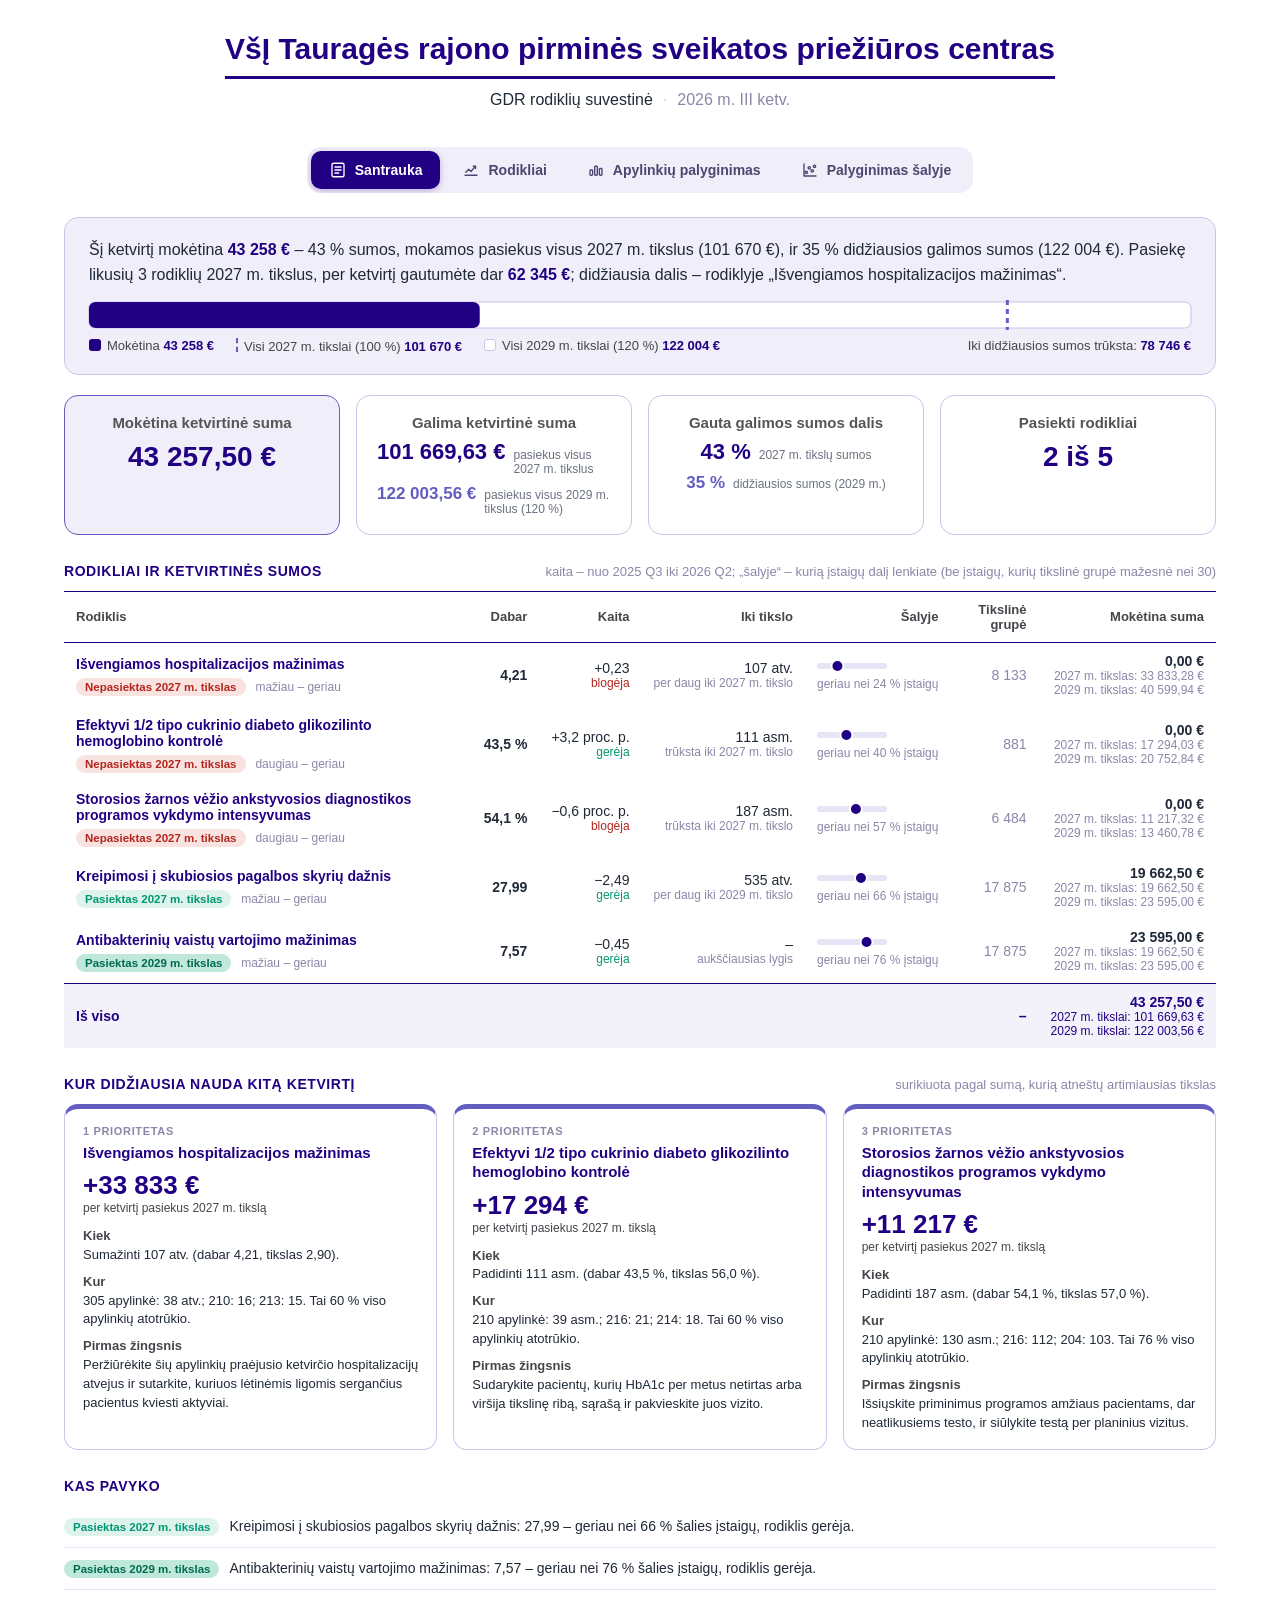
==== commit ac66e2df: "Pavyzdys: skirtukas „Santrauka“ su bendra apžvalga" ====
--- a/gdr-pavyzdys/index.html
+++ b/gdr-pavyzdys/index.html
@@ -4,7 +4,7 @@
 <meta name="robots" content="noindex,nofollow,noarchive,nosnippet">
 <meta name="referrer" content="no-referrer">
 <title>GDR rodiklių suvestinė – VšĮ Tauragės rajono pirminės sveikatos priežiūros centras</title>
-<link rel="stylesheet" href="assets/app.4a7a41bb5c5f.css">
+<link rel="stylesheet" href="assets/app.85447dfc0337.css">
 </head><body><div class="wrap">
 <header>
 <h1 id="title"></h1>
@@ -12,14 +12,19 @@
 </header>
 <noscript><div class="notice"><p>Ataskaitai rodyti naršyklėje turi būti įjungtas JavaScript.</p></div></noscript>
 <nav id="tabs" aria-label="Puslapiai"><div class="seg" role="tablist" aria-label="Ataskaitos skirtukai">
-<button type="button" role="tab" id="t-money" aria-controls="p-money" data-p="p-money"><svg viewBox="0 0 24 24" aria-hidden="true"><rect x="3" y="6" width="18" height="12" rx="2"/><circle cx="12" cy="12" r="2.5"/><path d="M6 9.5v5M18 9.5v5"/></svg><span>Piniginė išraiška</span></button>
+<button type="button" role="tab" id="t-santrauka" aria-controls="p-santrauka" data-p="p-santrauka"><svg viewBox="0 0 24 24" aria-hidden="true"><rect x="4" y="3" width="16" height="18" rx="2"/><path d="M8 8h8M8 12h8M8 16h5"/></svg><span>Santrauka</span></button>
 <button type="button" role="tab" id="t-indicators" aria-controls="p-indicators" data-p="p-indicators"><svg viewBox="0 0 24 24" aria-hidden="true"><path d="M4 19h16"/><path d="M5 15l4-4 3 3 6-7"/><path d="M15 7h3v3"/></svg><span>Rodikliai</span></button>
 <button type="button" role="tab" id="t-overview" aria-controls="p-overview" data-p="p-overview"><svg viewBox="0 0 24 24" aria-hidden="true"><rect x="4" y="12" width="3.5" height="7" rx="1"/><rect x="10.25" y="7" width="3.5" height="12" rx="1"/><rect x="16.5" y="10" width="3.5" height="9" rx="1"/></svg><span>Apylinkių palyginimas</span></button>
 <button type="button" role="tab" id="t-country" aria-controls="p-country" data-p="p-country"><svg viewBox="0 0 24 24" aria-hidden="true"><circle cx="7" cy="15" r="1.6"/><circle cx="11" cy="9" r="1.6"/><circle cx="15" cy="13" r="1.6"/><circle cx="18" cy="7" r="1.6"/><path d="M4 4v16h16"/></svg><span>Palyginimas šalyje</span></button>
 </div></nav>
-<section class="page" id="p-money" data-title="Piniginė išraiška" role="tabpanel" aria-labelledby="t-money"><div class="cards" id="cards"></div>
-<div class="thead"><h2>Ketvirtinės sumos pagal rodiklį</h2></div>
-<div class="tw"><table class="t" id="sums"></table></div></section>
+<section class="page" id="p-santrauka" data-title="Santrauka" role="tabpanel" aria-labelledby="t-santrauka">
+<div class="apz" id="apz"></div>
+<div class="cards" id="cards"></div>
+<div class="thead"><h2>Rodikliai ir ketvirtinės sumos</h2><span id="sumsNote"></span></div>
+<div class="tw"><table class="t rt" id="sums"></table></div>
+<div id="prio"></div>
+<div id="wins"></div>
+</section>
 <section class="page" id="p-indicators" data-title="Rodikliai" role="tabpanel" aria-labelledby="t-indicators">
 <div class="filters"><label for="rodI">Rodiklis</label><select class="rod" id="rodI"></select></div>
 <div class="stackw" id="ind"></div>
@@ -45,6 +50,6 @@
 </section>
 </div>
 <div class="zm" id="aZm" hidden><div class="zbg" id="aZbg"></div><div class="zc" id="aZc" role="dialog" aria-modal="true" aria-label="Padidintas rodiklis"></div></div>
-<script type="application/json" id="data">{"id": 5, "name": "VšĮ Tauragės rajono pirminės sveikatos priežiūros centras", "period": "2026 m. III ketv.", "quarters": ["2025 Q3", "2025 Q4", "2026 Q1", "2026 Q2"], "indicators": [{"nr": 1, "name": "Išvengiamos hospitalizacijos mažinimas", "lower": true, "pct": false, "per": 100, "tg": 8133, "vals": [3.98, 3.85, 3.9, 4.21], "country": 3.32, "t27": 2.9, "t28": 2.7, "t29": 2.3, "galima": 33833.28, "mokama": 0.0}, {"nr": 2, "name": "Efektyvi 1/2 tipo cukrinio diabeto glikozilinto hemoglobino kontrolė", "lower": false, "pct": true, "per": null, "tg": 881, "vals": [0.4029, 0.4138, 0.42, 0.4347], "country": 0.5308, "t27": 0.56, "t28": 0.6, "t29": 0.65, "galima": 17294.03, "mokama": 0.0}, {"nr": 3, "name": "Storosios žarnos vėžio ankstyvosios diagnostikos programos vykdymo intensyvumas", "lower": false, "pct": true, "per": null, "tg": 6484, "vals": [0.5477, 0.548, 0.5313, 0.5412], "country": 0.5389, "t27": 0.57, "t28": 0.62, "t29": 0.67, "galima": 11217.32, "mokama": 0.0}, {"nr": 4, "name": "Kreipimosi į skubiosios pagalbos skyrių dažnis", "lower": true, "pct": false, "per": 100, "tg": 17875, "vals": [30.48, 29.57, 28.48, 27.99], "country": 31.03, "t27": 30, "t28": 27, "t29": 25, "galima": 19662.5, "mokama": 19662.5}, {"nr": 5, "name": "Antibakterinių vaistų vartojimo mažinimas", "lower": true, "pct": false, "per": 100, "tg": 17875, "vals": [8.02, 7.63, 7.52, 7.57], "country": 9.53, "t27": 9.4, "t28": 8.9, "t29": 8.4, "galima": 19662.5, "mokama": 23595.0}], "apyl": {"1": [{"a": "200", "pc": "5", "tg": 442, "val": 2.45}, {"a": "202", "pc": "5", "tg": 726, "val": 4.41}, {"a": "203", "pc": "5", "tg": 367, "val": 5.92}, {"a": "204", "pc": "5", "tg": 455, "val": 3.41}, {"a": "205", "pc": "5", "tg": 660, "val": 3.48}, {"a": "206", "pc": "5", "tg": 131, "val": 5.11}, {"a": "210", "pc": "5", "tg": 936, "val": 4.54}, {"a": "211", "pc": "5", "tg": 403, "val": 3.49}, {"a": "213", "pc": "5", "tg": 776, "val": 4.8}, {"a": "214", "pc": "5", "tg": 327, "val": 4.23}, {"a": "216", "pc": "5", "tg": 593, "val": 1.96}, {"a": "217", "pc": "5", "tg": 386, "val": 0.87}, {"a": "220", "pc": "5", "tg": 145, "val": 5.7}, {"a": "302", "pc": "5", "tg": 393, "val": 0.55}, {"a": "304", "pc": "5", "tg": 216, "val": 0.28}, {"a": "305", "pc": "5", "tg": 245, "val": 18.33}, {"a": "306", "pc": "5", "tg": 912, "val": 0.53}], "2": [{"a": "200", "pc": "5", "tg": 65, "val": 0.3846}, {"a": "202", "pc": "5", "tg": 95, "val": 0.6211}, {"a": "203", "pc": "5", "tg": 8, "val": 0.5}, {"a": "204", "pc": "5", "tg": 62, "val": 0.3226}, {"a": "205", "pc": "5", "tg": 99, "val": 0.7071}, {"a": "206", "pc": "5", "tg": 20, "val": 0.6}, {"a": "210", "pc": "5", "tg": 145, "val": 0.2966}, {"a": "211", "pc": "5", "tg": 55, "val": 0.4727}, {"a": "213", "pc": "5", "tg": 109, "val": 0.5138}, {"a": "214", "pc": "5", "tg": 48, "val": 0.1875}, {"a": "216", "pc": "5", "tg": 91, "val": 0.3297}, {"a": "217", "pc": "5", "tg": 57, "val": 0.4561}, {"a": "220", "pc": "5", "tg": 27, "val": 0.2593}, {"a": "302", "pc": "5", "tg": 0, "val": 0}, {"a": "304", "pc": "5", "tg": 0, "val": 0}, {"a": "305", "pc": "5", "tg": 5, "val": 0.4}, {"a": "306", "pc": "5", "tg": 3, "val": 0}], "3": [{"a": "200", "pc": "5", "tg": 471, "val": 0.5478}, {"a": "202", "pc": "5", "tg": 750, "val": 0.4947}, {"a": "203", "pc": "5", "tg": 37, "val": 0.7027}, {"a": "204", "pc": "5", "tg": 562, "val": 0.3879}, {"a": "205", "pc": "5", "tg": 716, "val": 0.5559}, {"a": "206", "pc": "5", "tg": 76, "val": 0.6711}, {"a": "210", "pc": "5", "tg": 982, "val": 0.4379}, {"a": "211", "pc": "5", "tg": 414, "val": 0.6208}, {"a": "213", "pc": "5", "tg": 828, "val": 0.558}, {"a": "214", "pc": "5", "tg": 333, "val": 0.6456}, {"a": "216", "pc": "5", "tg": 618, "val": 0.39}, {"a": "217", "pc": "5", "tg": 462, "val": 0.5563}, {"a": "220", "pc": "5", "tg": 203, "val": 0.5172}, {"a": "302", "pc": "5", "tg": 0, "val": 0}, {"a": "304", "pc": "5", "tg": 0, "val": 0}, {"a": "305", "pc": "5", "tg": 30, "val": 0.5333}, {"a": "306", "pc": "5", "tg": 0, "val": 0}], "4": [{"a": "200", "pc": "5", "tg": 990, "val": 20.66}, {"a": "202", "pc": "5", "tg": 1564, "val": 19.71}, {"a": "203", "pc": "5", "tg": 777, "val": 40.27}, {"a": "204", "pc": "5", "tg": 1199, "val": 21.52}, {"a": "205", "pc": "5", "tg": 1578, "val": 24.03}, {"a": "206", "pc": "5", "tg": 276, "val": 48.12}, {"a": "210", "pc": "5", "tg": 2076, "val": 24.96}, {"a": "211", "pc": "5", "tg": 903, "val": 24.72}, {"a": "213", "pc": "5", "tg": 1865, "val": 25.35}, {"a": "214", "pc": "5", "tg": 708, "val": 24.78}, {"a": "216", "pc": "5", "tg": 1282, "val": 23.6}, {"a": "217", "pc": "5", "tg": 931, "val": 18.04}, {"a": "220", "pc": "5", "tg": 370, "val": 17.15}, {"a": "302", "pc": "5", "tg": 676, "val": 5.14}, {"a": "304", "pc": "5", "tg": 435, "val": 3.82}, {"a": "305", "pc": "5", "tg": 730, "val": 36.76}, {"a": "306", "pc": "5", "tg": 1483, "val": 7.17}]}, "peers": {"1": [[5613, 3.76], [3383, 4.51], [754, 6.89], [879, 6.66], [0, 0], [0, 0], [76783, 2.83], [5608, 2.88], [16383, 3.7], [5257, 4.23], [2030, 3.71], [14722, 3.32], [0, 0], [5621, 3.62], [2185, 4.77], [4561, 3.3], [9066, 3.45], [7517, 3.71], [20455, 3.19], [6010, 6.42], [15411, 3.67], [7042, 6.32], [44524, 2.88], [52429, 3.53], [48350, 2.95], [40658, 2.26], [19604, 3.76], [5521, 2.38], [35043, 2.85], [960, 5.54], [4842, 4.28], [3166, 3.09], [4527, 5.31], [10911, 4.26], [18518, 2.12], [11958, 2.13], [784, 2.75], [449, 2.12], [7523, 3], [2902, 5.59], [6737, 2.66], [14418, 3.22], [13453, 3.24], [6708, 6.05], [9247, 4.15], [3953, 4.43], [5942, 4.74], [708, 3.91], [6205, 3.99], [809, 4.31], [9666, 5.25], [4433, 3.02], [1631, 3.66], [8067, 2.91], [6887, 4.31], [2224, 3.05], [4990, 4.41], [2349, 4.96], [0, 0], [11440, 3.09], [4900, 2.96], [3744, 6.86], [7859, 4.65], [862, 1.58], [4544, 4.5], [2283, 3.2], [941, 3.3], [581, 5.43], [4892, 3.83], [891, 2.64], [1101, 4.21], [470, 4.97], [919, 3.14], [0, 0], [6648, 3.21], [2320, 3.55], [1174, 4.72], [1372, 4.38], [5832, 3.21], [0, 0], [2451, 2.83], [5054, 3.33], [3222, 2.12], [0, 0], [8533, 3.39], [2485, 3.02], [12179, 3.81], [457, 4.4], [5589, 4.17], [5019, 4.57], [813, 3.65], [8297, 4.7], [2004, 2.84], [1259, 7.29], [5019, 3.48], [3970, 3.21], [1505, 2.99], [1337, 2.46], [7859, 5.24], [3763, 3.18], [4074, 1.47], [5593, 2.71], [856, 2.34], [1029, 2.27], [0, 0], [539, 4.87], [463, 6.2], [1292, 3.84], [1082, 3.07], [1310, 2.98], [2175, 4.57], [3038, 1.92], [1473, 2.94], [2101, 3.13], [3750, 2.96], [1757, 3.43], [520, 5.8], [840, 3.84], [595, 4.89], [251, 9.72], [2245, 2.93], [2089, 3.82], [411, 3.07], [675, 3.78], [4272, 3.77], [1429, 3.2], [599, 3.08], [3047, 3.81], [128, 2.67], [13369, 2.61], [471, 3.6], [2970, 2.83], [166, 6.13], [1488, 2.42], [2713, 4.07], [1365, 7.96], [503, 4.32], [3103, 2.71], [6606, 2.81], [362, 1.95], [1684, 2.78], [513, 3.13], [1198, 6.12], [2084, 2.58], [0, 0], [1205, 3.95], [3276, 2.87], [1344, 2.98], [2279, 1.91], [779, 5.42], [820, 4.8], [580, 1.76], [2072, 3.92], [1810, 4.15], [1277, 1.75], [1881, 3.83], [3331, 3.85], [1142, 2.15], [681, 2.39], [2078, 2.41], [2476, 3.14], [0, 0], [349, 2.16], [868, 3.73], [518, 1.92], [1778, 3.26], [3961, 3.69], [839, 3.6], [5969, 4.09], [1198, 5.49], [1026, 2.64], [979, 2.41], [2615, 4.51], [1614, 2.23], [0, 0], [7889, 2.3], [1650, 1.45], [659, 2.79], [1361, 3.84], [2140, 2.14], [5011, 4.23], [580, 2.84], [1700, 2.51], [1984, 2.97], [793, 2.72], [41, 2.1], [6292, 3], [960, 2.99], [8499, 3.96], [1020, 3.2], [3144, 2.54], [196, 3.71], [1568, 2.48], [1974, 3.24], [5364, 3.4], [2377, 2.29], [3461, 3.96], [1452, 2.24], [1252, 3.01], [1690, 3.24], [580, 2.13], [2149, 3.51], [2256, 3.87], [1014, 2.59], [0, 0], [1423, 7.69], [1700, 2.05], [3525, 2.24], [0, 0], [0, 0], [51, 1.48], [585, 1.43], [0, 0], [0, 0], [1260, 3.9], [0, 0], [1113, 1.86], [174, 0], [1153, 2.03], [901, 3.41], [554, 3.78], [10421, 2.86], [1439, 3.66], [0, 0], [479, 1.17], [622, 2.69], [7052, 2.88], [5336, 3.97], [1773, 2.95], [3632, 4.15], [719, 2.42], [3605, 2.33], [495, 3.19], [8106, 4.31], [4316, 5.12], [98, 2.67], [151, 5.64], [1980, 3.16], [895, 2.22], [1906, 2.84], [3886, 4.42], [388, 2.29], [1730, 2.3], [0, 0], [740, 1.25], [4920, 5.04], [578, 2.71], [2311, 4.51], [936, 6.78], [1241, 2.64], [650, 1.51], [3001, 1.94], [7419, 3.14], [228, 1.93], [1637, 3.71], [2165, 3.52], [1693, 4.77], [661, 2.72], [872, 3.33], [1007, 4.93], [3544, 4.07], [1161, 3.07], [708, 2.59], [1466, 3.79], [468, 4.29], [429, 2.4], [3934, 2.52], [1463, 3.51], [0, 0], [5388, 2.6], [555, 2.42], [349, 1.84], [2905, 2.75], [659, 3.8], [9643, 2.99], [951, 3.38], [1183, 4.16], [2755, 4.28], [0, 0], [145496, 2.75], [5156, 2.9], [2119, 3], [1227, 2.31], [574, 3.01], [434, 9.37], [718, 1.86], [862, 3.05], [2179, 4.05], [0, 0], [1919, 4.1], [8517, 3.06], [459, 2.41], [2090, 4.69], [310, 2.04], [732, 3.44], [0, 0], [889, 5.87], [3759, 5.1], [2779, 2.61], [1249, 4.49], [46, 1.43], [587, 4.03], [249, 1.75], [979, 3.91], [30, 11.45], [1342, 3], [1418, 2.4], [1297, 4.14], [1566, 3.21], [1589, 4.42], [595, 0.37], [3618, 2.7], [19, 32.88], [71, 0], [548, 7.05], [1645, 1.67], [166, 9.41], [1, 0], [3713, 6.38], [76, 0], [14809, 2.84], [4974, 2.03], [2114, 2.68], [138, 2.87], [659, 5.28], [1194, 5.27], [63, 14.9], [2095, 3.72], [432, 8.69], [2766, 4.24], [36, 9.64], [7622, 2.35], [656, 1.76], [249, 2.88], [208, 0.2], [328, 0.8], [413, 5.68], [109, 8.71], [436, 2.64], [618, 3.25], [25675, 3.21], [2133, 3.46]], "2": [[689, 0.3585], [383, 0.564], [107, 0.6636], [131, 0.3435], [0, 0], [0, 0], [10926, 0.6604], [720, 0.6375], [2551, 0.7381], [724, 0.471], [263, 0.4601], [1994, 0.6399], [0, 0], [621, 0.3366], [352, 0.5625], [574, 0.2578], [951, 0.4164], [874, 0.4199], [3025, 0.4228], [848, 0.5342], [1829, 0.3324], [912, 0.4287], [6846, 0.6376], [5701, 0.6769], [6672, 0.5573], [5799, 0.6422], [2940, 0.4493], [795, 0.7031], [4851, 0.5096], [132, 0.2652], [676, 0.3964], [365, 0.1863], [739, 0.5156], [1839, 0.5291], [2138, 0.5734], [1078, 0.5668], [97, 0.5052], [67, 0.7164], [875, 0.6023], [455, 0.6264], [1055, 0.6701], [1964, 0.5631], [1816, 0.4488], [1010, 0.5208], [1153, 0.5585], [536, 0.3843], [783, 0.4534], [35, 0], [701, 0.2796], [64, 0.0469], [1236, 0.5251], [807, 0.544], [260, 0.5385], [1046, 0.5143], [1015, 0.6217], [223, 0.5112], [659, 0.2731], [308, 0.3442], [0, 0], [1420, 0.2254], [603, 0.607], [455, 0.4813], [919, 0.3787], [79, 0.6076], [668, 0.5269], [199, 0.4824], [144, 0.7431], [67, 0.6716], [691, 0.4964], [109, 0.5229], [129, 0.4651], [52, 0.1154], [157, 0.2803], [0, 0], [871, 0.5362], [282, 0.3936], [85, 0.0706], [159, 0.2264], [983, 0.5453], [0, 0], [325, 0.2277], [762, 0.5827], [348, 0.4684], [0, 0], [1130, 0.454], [350, 0.4371], [1103, 0.2892], [60, 0.0833], [911, 0.4149], [910, 0.4418], [94, 0.3511], [1108, 0.2383], [259, 0.3861], [219, 0.5251], [761, 0.364], [540, 0.5407], [186, 0.5699], [57, 0.2982], [1017, 0.3245], [329, 0.5319], [227, 0.4581], [701, 0.3367], [123, 0.6016], [126, 0.6032], [0, 0], [60, 0.5], [52, 0.7115], [178, 0.6798], [153, 0.3007], [153, 0.085], [303, 0.5314], [372, 0.5565], [220, 0.4545], [234, 0.2009], [453, 0.1457], [118, 0.3136], [77, 0.7273], [86, 0.6163], [57, 0.0702], [19, 0.0526], [216, 0.4028], [232, 0.3621], [67, 0.6866], [77, 0.6623], [351, 0.2393], [152, 0.2105], [91, 0.7363], [397, 0.4685], [12, 0.0833], [1043, 0.6491], [92, 0.6522], [360, 0.6722], [27, 0.3333], [273, 0.619], [463, 0.6393], [160, 0.6125], [44, 0.3182], [287, 0.3902], [834, 0.7386], [18, 0.0556], [262, 0.7672], [63, 0.381], [125, 0.56], [256, 0.5352], [0, 0], [172, 0.7093], [332, 0.5994], [122, 0.1148], [324, 0.6296], [123, 0.4472], [115, 0.713], [90, 0.1889], [305, 0.3049], [157, 0.4076], [119, 0.4538], [281, 0.7046], [354, 0.5169], [66, 0.3182], [103, 0.3398], [107, 0.1682], [131, 0.6718], [0, 0], [75, 0.8933], [91, 0.4176], [47, 0.2553], [171, 0.3977], [388, 0.3067], [92, 0.5652], [671, 0.4635], [116, 0.4052], [69, 0.5652], [168, 0.631], [420, 0.2333], [214, 0.4159], [0, 0], [642, 0.243], [120, 0.4333], [96, 0.5625], [121, 0.4463], [203, 0.3498], [405, 0.6], [47, 0.3191], [180, 0.2833], [198, 0.6263], [87, 0.3333], [6, 0], [777, 0.6988], [81, 0.6173], [1031, 0.5422], [72, 0.3611], [197, 0.335], [39, 0.2821], [270, 0.4593], [132, 0.3712], [417, 0.3573], [290, 0.4207], [383, 0.1854], [151, 0.4636], [150, 0.6933], [73, 0.7534], [27, 0.1852], [232, 0.431], [343, 0.6122], [109, 0.422], [0, 0], [161, 0.441], [156, 0.4423], [232, 0.3405], [0, 0], [0, 0], [8, 0.125], [58, 0.6552], [0, 0], [0, 0], [181, 0.5138], [0, 0], [147, 0.2109], [1, 0], [168, 0.494], [104, 0.7404], [74, 0.3649], [848, 0.5342], [204, 0.5343], [0, 0], [87, 0.2529], [82, 0.7439], [581, 0.5559], [687, 0.508], [247, 0.2915], [592, 0.6284], [70, 0.3429], [336, 0.4673], [38, 0.3158], [681, 0.4772], [599, 0.606], [52, 0.7885], [21, 0.3333], [177, 0.5989], [73, 0.3562], [148, 0.3378], [447, 0.5973], [49, 0.4694], [266, 0.3383], [0, 0], [54, 0.6111], [379, 0.5646], [85, 0.5294], [94, 0.5], [112, 0.0625], [57, 0.3158], [45, 0.3556], [267, 0.4157], [662, 0.4577], [36, 0.0833], [195, 0.3179], [246, 0.435], [177, 0.3729], [78, 0.0513], [92, 0.5326], [112, 0.0446], [406, 0.8744], [117, 0.6068], [95, 0.1684], [164, 0.4573], [39, 0.1795], [44, 0.3864], [423, 0.227], [199, 0.4824], [0, 0], [428, 0.4556], [30, 0.1333], [26, 0.1538], [357, 0.6555], [74, 0.3649], [1022, 0.6174], [78, 0.4615], [148, 0.5], [330, 0.7303], [0, 0], [14923, 0.5467], [222, 0.6486], [203, 0.4138], [64, 0.1875], [40, 0.15], [75, 0.3467], [81, 0.2469], [122, 0.5246], [245, 0.4694], [0, 0], [255, 0.6627], [1312, 0.5541], [49, 0.6939], [271, 0.5904], [32, 0.3125], [65, 0.7846], [0, 0], [143, 0.4545], [613, 0.6656], [420, 0.319], [188, 0.6543], [10, 0.3], [101, 0.6139], [13, 0.3846], [65, 0.2769], [12, 0.8333], [219, 0.7032], [113, 0.6903], [234, 0.5641], [153, 0.4052], [212, 0.1321], [2, 0], [566, 0.6466], [3, 0], [2, 1], [82, 0.3537], [57, 0.5088], [18, 0.3333], [0, 0], [538, 0.487], [1, 0], [2375, 0.7575], [611, 0.6743], [207, 0.6522], [3, 0.6667], [72, 0.7083], [59, 0.1695], [7, 0.7143], [153, 0.6144], [72, 0.75], [317, 0.7192], [1, 1], [915, 0.4273], [57, 0.614], [13, 0.4615], [4, 0.25], [12, 0.25], [63, 0.2222], [20, 0.55], [5, 0.2], [18, 0.0556], [3056, 0.642], [255, 0.7569]], "3": [[4803, 0.3685], [2469, 0.6229], [677, 0.4904], [891, 0.5892], [9, 0], [1, 0], [54378, 0.6399], [4674, 0.2154], [13427, 0.5782], [4787, 0.6605], [1582, 0.4469], [9692, 0.5142], [0, 0], [4315, 0.5388], [1800, 0.6072], [3618, 0.5064], [6417, 0.4265], [5876, 0.4998], [17245, 0.5099], [5943, 0.2704], [13016, 0.4096], [6647, 0.5597], [25394, 0.5364], [27723, 0.5727], [36062, 0.6001], [25059, 0.7371], [15308, 0.505], [4378, 0.2227], [24330, 0.6038], [950, 0.3421], [4025, 0.3906], [2103, 0.359], [3360, 0.5661], [9013, 0.5664], [14605, 0.6097], [6698, 0.6769], [742, 0.5013], [386, 0.6917], [6389, 0.5791], [2800, 0.6696], [5272, 0.5622], [11663, 0.6559], [10966, 0.5528], [6464, 0.4489], [8298, 0.5469], [3503, 0.4393], [5734, 0.563], [700, 0.3443], [5099, 0.4487], [553, 0.4774], [7713, 0.6497], [3423, 0.5483], [1382, 0.4414], [6788, 0.5242], [5775, 0.5444], [1539, 0.6238], [4527, 0.4566], [2104, 0.4995], [0, 0], [9557, 0.2785], [4035, 0.5941], [4080, 0.574], [6896, 0.5318], [729, 0.5021], [4162, 0.4901], [1702, 0.6228], [766, 0.5091], [447, 0.5928], [3695, 0.3922], [590, 0.8102], [959, 0.6434], [400, 0.455], [805, 0.5304], [1, 0], [5300, 0.5543], [1686, 0.567], [813, 0.3481], [1253, 0.5339], [4843, 0.5389], [3, 0], [2101, 0.4964], [4719, 0.4868], [2469, 0.612], [6, 0], [6801, 0.4564], [2229, 0.5675], [8681, 0.4671], [481, 0.5551], [6516, 0.4851], [4902, 0.6057], [600, 0.5433], [6598, 0.5341], [1623, 0.427], [1267, 0.6393], [4358, 0.4351], [3568, 0.6183], [1200, 0.4092], [640, 0.4797], [6737, 0.309], [2299, 0.5411], [1742, 0.6561], [4444, 0.5511], [760, 0.4276], [733, 0.7954], [1, 0], [451, 0.4767], [414, 0.6111], [972, 0.7119], [758, 0.6438], [1275, 0.4204], [1997, 0.4787], [2314, 0.5856], [1621, 0.5601], [1523, 0.5089], [3241, 0.4159], [1177, 0.3127], [376, 0.6596], [637, 0.6782], [511, 0.0822], [420, 0.0619], [1726, 0.3691], [1538, 0.4551], [339, 0.2242], [519, 0.736], [2807, 0.5305], [1147, 0.3766], [464, 0.6703], [2449, 0.5284], [188, 0.0691], [5641, 0.6281], [518, 0.7915], [2538, 0.4551], [266, 0.2331], [1523, 0.6133], [2293, 0.6184], [1054, 0.648], [397, 0.4836], [2415, 0.4137], [4006, 0.7504], [205, 0.2341], [1500, 0.6833], [566, 0.6784], [668, 0.6422], [1570, 0.7038], [2, 0], [1048, 0.5649], [2061, 0.6783], [895, 0.2257], [1746, 0.5418], [833, 0.4346], [826, 0.7785], [588, 0.3622], [2219, 0.3628], [1203, 0.5869], [831, 0.6378], [1356, 0.6372], [2338, 0.5783], [511, 0.4814], [646, 0.3452], [1106, 0.3237], [727, 0.7772], [0, 0], [597, 0.6683], [885, 0.5876], [370, 0.5595], [1235, 0.5619], [3139, 0.4126], [745, 0.506], [5392, 0.428], [821, 0.6224], [640, 0.4016], [829, 0.684], [2204, 0.5177], [1312, 0.5831], [0, 0], [4990, 0.2866], [907, 0.4278], [611, 0.5139], [702, 0.4801], [1491, 0.4306], [2486, 0.5543], [414, 0.2874], [1541, 0.3699], [1270, 0.615], [624, 0.5593], [44, 0.0682], [4443, 0.5325], [428, 0.472], [6512, 0.5209], [797, 0.2936], [1287, 0.481], [246, 0.7073], [1419, 0.4538], [1031, 0.9476], [3096, 0.603], [1629, 0.3818], [2879, 0.3484], [1175, 0.5557], [618, 0.4337], [887, 0.4307], [371, 0.407], [1586, 0.5397], [2090, 0.5976], [652, 0.5475], [2, 0], [1301, 0.4435], [1114, 0.4569], [1818, 0.3262], [0, 0], [1, 0], [73, 0.0822], [321, 0.6729], [6, 0], [1, 0], [1143, 0.6352], [1, 0], [2861, 0.1758], [53, 0.5472], [934, 0.6745], [559, 0.7835], [327, 0.5413], [5991, 0.5558], [1151, 0.4796], [10, 0], [480, 0.5083], [581, 0.7332], [4295, 0.6012], [3810, 0.3564], [1537, 0.5049], [2986, 0.704], [572, 0.0804], [2429, 0.5109], [330, 0.3061], [6007, 0.4824], [3365, 0.5195], [330, 0.2515], [480, 0.0708], [1079, 0.6209], [610, 0.4115], [921, 0.4723], [2452, 0.5551], [611, 0.4501], [1737, 0.5314], [0, 0], [347, 0.5764], [2028, 0.4497], [544, 0.4246], [695, 0.3727], [1036, 0.3417], [354, 0.4124], [365, 0.3041], [1841, 0.4927], [5394, 0.3686], [236, 0.3814], [1292, 0.4071], [2083, 0.4052], [1204, 0.564], [561, 0.1783], [740, 0.6], [878, 0.4772], [3228, 0.8522], [837, 0.8817], [553, 0.4593], [967, 0.5357], [307, 0.4365], [317, 0.4479], [3088, 0.4067], [1287, 0.627], [5, 0], [3628, 0.5259], [429, 0.8112], [356, 0.1854], [2122, 0.5905], [452, 0.5221], [6346, 0.7526], [443, 0.4176], [871, 0.4053], [1764, 0.6718], [0, 0], [92278, 0.5307], [1599, 0.6191], [1172, 0.6032], [1205, 0.166], [255, 0.5098], [284, 0.4648], [511, 0.0254], [1647, 0.187], [1658, 0.5018], [9, 0], [1385, 0.5921], [6282, 0.5075], [408, 0.4706], [1683, 0.6197], [223, 0.2556], [487, 0.7906], [0, 0], [762, 0.7874], [3010, 0.4611], [2023, 0.5111], [1112, 0.6592], [60, 0.1833], [534, 0.2378], [118, 0.6102], [757, 0.2906], [4, 0], [1165, 0.4609], [770, 0.6026], [1049, 0.4509], [987, 0.6829], [1158, 0.4914], [32, 0.4063], [2689, 0.7367], [10, 0.2], [16, 0.1875], [382, 0.4188], [398, 0.4246], [130, 0.3231], [0, 0], [2511, 0.5301], [20, 0.65], [14508, 0.5325], [3780, 0.7714], [1170, 0.6068], [40, 0.75], [223, 0.583], [359, 0.3593], [43, 0.6047], [1110, 0.5441], [135, 0.6296], [1685, 0.705], [20, 0.4], [6316, 0.493], [372, 0.6371], [122, 0.418], [59, 0.7119], [171, 0.4737], [318, 0.6038], [34, 0.4706], [67, 0.4179], [138, 0.3696], [18545, 0.6762], [1322, 0.5318]], "4": [[11488, 37.81], [7658, 32.84], [1613, 28.01], [1923, 30.11], [37, 2.38], [1, 0], [157507, 33.57], [12208, 34.21], [33361, 33.25], [10085, 33], [3755, 26.83], [27333, 46.85], [1, 0], [12156, 32.88], [4663, 34.41], [8816, 31.2], [18295, 35.84], [15666, 38.52], [42431, 37.81], [12571, 26.07], [32369, 26.97], [14762, 27.01], [93154, 31.39], [121956, 29.52], [116268, 27.92], [87760, 27.53], [42576, 30.39], [11488, 31.77], [70348, 30.31], [2482, 28.07], [10548, 36.19], [6641, 36.04], [8389, 27.48], [21087, 34.62], [40083, 27.78], [25171, 25.71], [1734, 20.64], [906, 28.51], [15153, 31.45], [6559, 34.61], [13291, 32.14], [30198, 26.14], [27643, 24.55], [15119, 23.76], [18253, 22.09], [7775, 25.8], [13102, 24.16], [1637, 20.17], [15339, 26.12], [1412, 32.71], [21194, 26.53], [9745, 29.15], [3328, 43.1], [17708, 35.53], [13926, 43.18], [4270, 30.78], [10707, 39.94], [4533, 30.29], [1, 0], [28557, 25.38], [9924, 33.88], [8813, 22.96], [17510, 40.38], [1903, 21.63], [9919, 30.2], [5241, 27.06], [1753, 37.69], [1151, 30.19], [9022, 39.48], [1485, 34.48], [2176, 42.44], [944, 25.38], [1829, 35.2], [2, 0], [12983, 45.24], [5114, 25.97], [2257, 33.69], [3060, 30.45], [10070, 32.32], [4, 0], [5477, 30.11], [10455, 30.07], [6793, 26.53], [14, 0], [16863, 45.02], [5212, 28], [25355, 29.58], [1045, 28.55], [11159, 26.84], [10852, 47.95], [1502, 36.99], [15731, 36.22], [4036, 34.14], [2570, 36.34], [10981, 41.85], [8399, 29.08], [3111, 38.56], [3021, 39.28], [16585, 27.15], [8006, 31.18], [9081, 26.75], [10597, 22.74], [1787, 33.6], [1980, 30.42], [1, 0], [1235, 28.19], [1050, 20.18], [2408, 29.22], [1577, 20.17], [3553, 30.71], [3788, 30.21], [5606, 29.26], [3014, 37.11], [4122, 23.99], [8411, 24.3], [4422, 45.26], [970, 38], [1732, 21.39], [1089, 25.3], [1030, 19.01], [4736, 25.35], [3666, 51.99], [818, 34.96], [1383, 33.02], [9127, 38.24], [3593, 31.93], [1192, 30.8], [6009, 40.19], [444, 17.6], [27929, 33.37], [1253, 30.51], [5186, 29.04], [931, 23.34], [3436, 24.38], [5442, 30.78], [2805, 26.49], [958, 29.26], [6861, 31.54], [13776, 31.22], [976, 33.38], [3551, 27.76], [1277, 23.63], [2142, 34.34], [3870, 31.42], [9, 22.03], [2366, 29.17], [7411, 32.37], [3408, 27.61], [4131, 26.38], [1612, 28.52], [1855, 26.33], [1078, 27.31], [5077, 37.42], [4067, 22.28], [2694, 31.02], [3507, 34.22], [6973, 34.25], [2130, 40.29], [1420, 35.25], [5086, 24.3], [5442, 32.31], [2, 0], [1307, 26.44], [1845, 21.76], [921, 34.66], [3867, 32.49], [9069, 30.45], [1878, 21.3], [14180, 32.63], [2696, 34.24], [3246, 28.32], [1704, 28.95], [5627, 25.25], [2893, 28.22], [2, 0], [19212, 25.73], [3935, 26.23], [1240, 37.95], [2729, 42.58], [5158, 25.84], [12939, 37.4], [1123, 37.86], [3740, 23.49], [3514, 36.79], [1560, 29.89], [102, 16.03], [13450, 32.07], [2121, 44.35], [16766, 32.29], [3002, 22.15], [6758, 28.15], [491, 21.07], [2561, 31.05], [3517, 50.88], [10830, 33.12], [5162, 24.65], [7255, 29.32], [3370, 22.77], [2684, 25.19], [4478, 27.8], [1845, 26.89], [4335, 32.51], [4781, 23.25], [2070, 30.27], [2, 0], [3400, 32.39], [4248, 26.76], [9051, 26.89], [2, 0], [2, 0], [250, 28.83], [1384, 32.98], [16, 0], [3, 0], [2655, 22.46], [2, 0], [11436, 18.86], [518, 33.72], [2591, 28.25], [1565, 34.24], [1085, 40.13], [26147, 31.67], [2593, 28.04], [18, 18.11], [977, 16.39], [1378, 21.55], [16763, 33.08], [10321, 26.76], [3522, 29.04], [6980, 33.26], [1272, 22.89], [8766, 25.62], [1181, 32.83], [24342, 30.2], [8354, 32.03], [746, 20.8], [1585, 15.03], [4430, 36.97], [2083, 31.2], [3930, 30.5], [8111, 37.56], [2152, 17.59], [3234, 20.76], [2, 0], [1526, 30.37], [10903, 38.51], [1306, 35.74], [5392, 30.66], [2311, 26.05], [3129, 24.54], [2807, 22.39], [6860, 29.9], [23091, 29.91], [485, 27.99], [3278, 32.84], [5429, 25.28], [3484, 36.31], [1182, 29.47], [1548, 44.25], [2569, 28.54], [8290, 31.63], [2129, 45.66], [1364, 34], [2975, 37.8], [897, 26.91], [846, 34.43], [8807, 29.6], [3237, 19.56], [7, 0], [13473, 27.61], [1138, 36.31], [923, 27.52], [5953, 26.68], [1224, 36.37], [23184, 27.65], [2363, 29.83], [2495, 28.97], [4918, 27.93], [3, 0], [323657, 30.11], [12462, 32.53], [4662, 23.45], [6691, 50.25], [1301, 26.98], [594, 60.61], [1210, 33.72], [4788, 21.89], [4631, 30.57], [33, 16.83], [3817, 37.83], [15829, 44.26], [997, 21.82], [5081, 35.36], [1192, 36.27], [1548, 28.96], [1, 22.12], [1951, 24.93], [6563, 27.74], [4379, 47.18], [2338, 39.61], [158, 14.54], [1184, 30.12], [1130, 25.34], [2240, 24.22], [30, 51.35], [3295, 32.46], [3201, 29.4], [3209, 32.42], [3599, 30.27], [3414, 26], [1213, 21.07], [6687, 34.46], [48, 117.82], [173, 27.57], [1358, 46.02], [5232, 25.42], [774, 36.16], [5, 7.37], [6410, 47.65], [145, 18.2], [33282, 27.21], [11646, 30.23], [3579, 50.89], [377, 49.01], [1096, 32.37], [2815, 34.95], [137, 32.59], [4836, 36.93], [815, 61.2], [5094, 48.04], [107, 24.3], [15474, 31.48], [1259, 30.9], [697, 42.86], [484, 35.79], [943, 29.53], [713, 36.56], [156, 40.76], [1236, 32.1], [1845, 33.62], [52749, 30.18], [4257, 40.15]], "5": [[11488, 10.88], [7658, 8.27], [1613, 6.6], [1923, 8.53], [37, 0], [1, 0], [157507, 9.22], [12208, 6.52], [33361, 9.43], [10085, 9.54], [3755, 6.47], [27333, 9.78], [1, 0], [12156, 9.06], [4663, 8.32], [8816, 7.49], [18295, 8.44], [15666, 8.11], [42431, 9.23], [12571, 8.8], [32369, 8.44], [14762, 9.56], [93154, 9.72], [121956, 10.65], [116268, 10.27], [87760, 10.28], [42576, 9.65], [11488, 9.76], [70348, 10.64], [2482, 3.72], [10548, 8.34], [6641, 6.31], [8389, 10.08], [21087, 9.74], [40083, 9.87], [25171, 8.17], [1734, 8.34], [906, 15.37], [15153, 10.32], [6559, 6.78], [13291, 8.94], [30198, 8.88], [27643, 8.46], [15119, 6.31], [18253, 10.32], [7775, 7.93], [13102, 8.82], [1637, 9.96], [15339, 6.67], [1412, 10.51], [21194, 10.29], [9745, 10.7], [3328, 6.49], [17708, 6.18], [13926, 8.65], [4270, 8.63], [10707, 7.9], [4533, 7.76], [1, 0], [28557, 6.51], [9924, 10.5], [8813, 6.25], [17510, 25.33], [1903, 11.9], [9919, 11.22], [5241, 7.99], [1753, 13.19], [1151, 7.46], [9022, 8.06], [1485, 7.61], [2176, 8.93], [944, 10.55], [1829, 3.96], [2, 0], [12983, 11.64], [5114, 9.96], [2257, 13.53], [3060, 7.59], [10070, 13.16], [4, 0], [5477, 8], [10455, 8.7], [6793, 9.62], [14, 0], [16863, 9.57], [5212, 6.52], [25355, 8.66], [1045, 7.6], [11159, 12.77], [10852, 10.29], [1502, 11.48], [15731, 9.56], [4036, 12.16], [2570, 6.64], [10981, 8.5], [8399, 8.62], [3111, 9.67], [3021, 9.05], [16585, 8.92], [8006, 10.32], [9081, 14.32], [10597, 9.99], [1787, 7.19], [1980, 17.19], [1, 0], [1235, 4.76], [1050, 10.07], [2408, 12.6], [1577, 9.43], [3553, 8.72], [3788, 11.04], [5606, 13.2], [3014, 12.65], [4122, 12.58], [8411, 10.92], [4422, 7.6], [970, 9.62], [1732, 6.23], [1089, 14.51], [1030, 7], [4736, 8.47], [3666, 9.86], [818, 8.26], [1383, 6.79], [9127, 12.36], [3593, 11.6], [1192, 4.89], [6009, 11.94], [444, 4], [27929, 9.59], [1253, 9.05], [5186, 12.01], [931, 9.9], [3436, 6.77], [5442, 12.49], [2805, 6.96], [958, 10.12], [6861, 8.24], [13776, 9.77], [976, 10.39], [3551, 8.28], [1277, 4.9], [2142, 14.06], [3870, 39.3], [9, 0], [2366, 10.46], [7411, 14.6], [3408, 5.56], [4131, 9.95], [1612, 9.37], [1855, 9.67], [1078, 13.3], [5077, 6.27], [4067, 9.11], [2694, 9.87], [3507, 11.16], [6973, 6.15], [2130, 10.45], [1420, 6.24], [5086, 8.66], [5442, 6.78], [2, 0], [1307, 5.13], [1845, 7.54], [921, 2.44], [3867, 8.61], [9069, 7.11], [1878, 3.85], [14180, 9.61], [2696, 9.01], [3246, 9.44], [1704, 5.21], [5627, 10.3], [2893, 6.61], [2, 0], [19212, 6.97], [3935, 10.02], [1240, 6.27], [2729, 7.21], [5158, 8.25], [12939, 10.34], [1123, 5.69], [3740, 9.74], [3514, 10.23], [1560, 12.5], [102, 8.88], [13450, 8.58], [2121, 7.39], [16766, 15.51], [3002, 10.47], [6758, 9.32], [491, 19.96], [2561, 10.11], [3517, 12.63], [10830, 12.28], [5162, 5.86], [7255, 6.72], [3370, 9.02], [2684, 7.56], [4478, 9.79], [1845, 7.01], [4335, 9.17], [4781, 8.99], [2070, 8.7], [2, 0], [3400, 7.77], [4248, 9.73], [9051, 8.25], [2, 0], [2, 0], [250, 11.21], [1384, 7.91], [16, 0], [3, 0], [2655, 11.9], [2, 0], [11436, 3.57], [518, 12.79], [2591, 6.91], [1565, 6.79], [1085, 10.75], [26147, 10.02], [2593, 14.27], [18, 0], [977, 5.58], [1378, 2.91], [16763, 9.31], [10321, 9.83], [3522, 8.86], [6980, 8.62], [1272, 10.72], [8766, 7.53], [1181, 7.74], [24342, 7.18], [8354, 8.11], [746, 17.85], [1585, 2.64], [4430, 10.52], [2083, 6.83], [3930, 11.54], [8111, 8.5], [2152, 2.97], [3234, 6.65], [2, 0], [1526, 8.54], [10903, 7.8], [1306, 8.03], [5392, 10.04], [2311, 5.78], [3129, 7.9], [2807, 9.03], [6860, 10.65], [23091, 7.41], [485, 9.27], [3278, 11.64], [5429, 8.02], [3484, 11], [1182, 12.88], [1548, 14.42], [2569, 12.61], [8290, 8.43], [2129, 11.62], [1364, 10.8], [2975, 7.47], [897, 8.86], [846, 9.65], [8807, 10.71], [3237, 11.94], [7, 0], [13473, 9.82], [1138, 9.46], [923, 10.72], [5953, 8.84], [1224, 7.64], [23184, 8.31], [2363, 7.28], [2495, 8.35], [4918, 10.87], [3, 0], [323657, 9.62], [12462, 8.88], [4662, 9.14], [6691, 1.07], [1301, 15.06], [594, 4.08], [1210, 6.4], [4788, 4.69], [4631, 11.74], [33, 0], [3817, 13.56], [15829, 10.85], [997, 8.56], [5081, 11.45], [1192, 3.71], [1548, 8.22], [1, 21.92], [1951, 6.54], [6563, 7.2], [4379, 10.84], [2338, 9.45], [158, 6.01], [1184, 10.03], [1130, 12.97], [2240, 11.33], [30, 56.28], [3295, 11.3], [3201, 7.3], [3209, 8.76], [3599, 10.4], [3414, 9.46], [1213, 7.22], [6687, 11.03], [48, 15.16], [173, 8.53], [1358, 13.8], [5232, 11.25], [774, 3.31], [5, 0], [6410, 11.2], [145, 14.93], [33282, 8.18], [11646, 9.36], [3579, 11.58], [377, 8.63], [1096, 14.13], [2815, 10.82], [137, 31.09], [4836, 11.64], [815, 14.5], [5094, 12.57], [107, 12.29], [15474, 11.12], [1259, 10.99], [697, 8.14], [484, 15.56], [943, 12.24], [713, 14.51], [156, 21.05], [1236, 9.75], [1845, 15.02], [52749, 9.15], [4257, 9.46]]}}</script>
-<script src="assets/app.95fb629a3a1b.js"></script>
+<script type="application/json" id="data">{"id": 5, "name": "VšĮ Tauragės rajono pirminės sveikatos priežiūros centras", "period": "2026 m. III ketv.", "quarters": ["2025 Q3", "2025 Q4", "2026 Q1", "2026 Q2"], "indicators": [{"nr": 1, "name": "Išvengiamos hospitalizacijos mažinimas", "lower": true, "pct": false, "per": 100, "tg": 8133, "vals": [3.98, 3.85, 3.9, 4.21], "country": 3.32, "t27": 2.9, "t28": 2.7, "t29": 2.3, "galima": 33833.28, "galima29": 40599.94, "mokama": 0.0}, {"nr": 2, "name": "Efektyvi 1/2 tipo cukrinio diabeto glikozilinto hemoglobino kontrolė", "lower": false, "pct": true, "per": null, "tg": 881, "vals": [0.4029, 0.4138, 0.42, 0.4347], "country": 0.5308, "t27": 0.56, "t28": 0.6, "t29": 0.65, "galima": 17294.03, "galima29": 20752.84, "mokama": 0.0}, {"nr": 3, "name": "Storosios žarnos vėžio ankstyvosios diagnostikos programos vykdymo intensyvumas", "lower": false, "pct": true, "per": null, "tg": 6484, "vals": [0.5477, 0.548, 0.5313, 0.5412], "country": 0.5389, "t27": 0.57, "t28": 0.62, "t29": 0.67, "galima": 11217.32, "galima29": 13460.78, "mokama": 0.0}, {"nr": 4, "name": "Kreipimosi į skubiosios pagalbos skyrių dažnis", "lower": true, "pct": false, "per": 100, "tg": 17875, "vals": [30.48, 29.57, 28.48, 27.99], "country": 31.03, "t27": 30, "t28": 27, "t29": 25, "galima": 19662.5, "galima29": 23595.0, "mokama": 19662.5}, {"nr": 5, "name": "Antibakterinių vaistų vartojimo mažinimas", "lower": true, "pct": false, "per": 100, "tg": 17875, "vals": [8.02, 7.63, 7.52, 7.57], "country": 9.53, "t27": 9.4, "t28": 8.9, "t29": 8.4, "galima": 19662.5, "galima29": 23595.0, "mokama": 23595.0}], "apyl": {"1": [{"a": "200", "pc": "5", "tg": 442, "val": 2.45}, {"a": "202", "pc": "5", "tg": 726, "val": 4.41}, {"a": "203", "pc": "5", "tg": 367, "val": 5.92}, {"a": "204", "pc": "5", "tg": 455, "val": 3.41}, {"a": "205", "pc": "5", "tg": 660, "val": 3.48}, {"a": "206", "pc": "5", "tg": 131, "val": 5.11}, {"a": "210", "pc": "5", "tg": 936, "val": 4.54}, {"a": "211", "pc": "5", "tg": 403, "val": 3.49}, {"a": "213", "pc": "5", "tg": 776, "val": 4.8}, {"a": "214", "pc": "5", "tg": 327, "val": 4.23}, {"a": "216", "pc": "5", "tg": 593, "val": 1.96}, {"a": "217", "pc": "5", "tg": 386, "val": 0.87}, {"a": "220", "pc": "5", "tg": 145, "val": 5.7}, {"a": "302", "pc": "5", "tg": 393, "val": 0.55}, {"a": "304", "pc": "5", "tg": 216, "val": 0.28}, {"a": "305", "pc": "5", "tg": 245, "val": 18.33}, {"a": "306", "pc": "5", "tg": 912, "val": 0.53}], "2": [{"a": "200", "pc": "5", "tg": 65, "val": 0.3846}, {"a": "202", "pc": "5", "tg": 95, "val": 0.6211}, {"a": "203", "pc": "5", "tg": 8, "val": 0.5}, {"a": "204", "pc": "5", "tg": 62, "val": 0.3226}, {"a": "205", "pc": "5", "tg": 99, "val": 0.7071}, {"a": "206", "pc": "5", "tg": 20, "val": 0.6}, {"a": "210", "pc": "5", "tg": 145, "val": 0.2966}, {"a": "211", "pc": "5", "tg": 55, "val": 0.4727}, {"a": "213", "pc": "5", "tg": 109, "val": 0.5138}, {"a": "214", "pc": "5", "tg": 48, "val": 0.1875}, {"a": "216", "pc": "5", "tg": 91, "val": 0.3297}, {"a": "217", "pc": "5", "tg": 57, "val": 0.4561}, {"a": "220", "pc": "5", "tg": 27, "val": 0.2593}, {"a": "302", "pc": "5", "tg": 0, "val": 0}, {"a": "304", "pc": "5", "tg": 0, "val": 0}, {"a": "305", "pc": "5", "tg": 5, "val": 0.4}, {"a": "306", "pc": "5", "tg": 3, "val": 0}], "3": [{"a": "200", "pc": "5", "tg": 471, "val": 0.5478}, {"a": "202", "pc": "5", "tg": 750, "val": 0.4947}, {"a": "203", "pc": "5", "tg": 37, "val": 0.7027}, {"a": "204", "pc": "5", "tg": 562, "val": 0.3879}, {"a": "205", "pc": "5", "tg": 716, "val": 0.5559}, {"a": "206", "pc": "5", "tg": 76, "val": 0.6711}, {"a": "210", "pc": "5", "tg": 982, "val": 0.4379}, {"a": "211", "pc": "5", "tg": 414, "val": 0.6208}, {"a": "213", "pc": "5", "tg": 828, "val": 0.558}, {"a": "214", "pc": "5", "tg": 333, "val": 0.6456}, {"a": "216", "pc": "5", "tg": 618, "val": 0.39}, {"a": "217", "pc": "5", "tg": 462, "val": 0.5563}, {"a": "220", "pc": "5", "tg": 203, "val": 0.5172}, {"a": "302", "pc": "5", "tg": 0, "val": 0}, {"a": "304", "pc": "5", "tg": 0, "val": 0}, {"a": "305", "pc": "5", "tg": 30, "val": 0.5333}, {"a": "306", "pc": "5", "tg": 0, "val": 0}], "4": [{"a": "200", "pc": "5", "tg": 990, "val": 20.66}, {"a": "202", "pc": "5", "tg": 1564, "val": 19.71}, {"a": "203", "pc": "5", "tg": 777, "val": 40.27}, {"a": "204", "pc": "5", "tg": 1199, "val": 21.52}, {"a": "205", "pc": "5", "tg": 1578, "val": 24.03}, {"a": "206", "pc": "5", "tg": 276, "val": 48.12}, {"a": "210", "pc": "5", "tg": 2076, "val": 24.96}, {"a": "211", "pc": "5", "tg": 903, "val": 24.72}, {"a": "213", "pc": "5", "tg": 1865, "val": 25.35}, {"a": "214", "pc": "5", "tg": 708, "val": 24.78}, {"a": "216", "pc": "5", "tg": 1282, "val": 23.6}, {"a": "217", "pc": "5", "tg": 931, "val": 18.04}, {"a": "220", "pc": "5", "tg": 370, "val": 17.15}, {"a": "302", "pc": "5", "tg": 676, "val": 5.14}, {"a": "304", "pc": "5", "tg": 435, "val": 3.82}, {"a": "305", "pc": "5", "tg": 730, "val": 36.76}, {"a": "306", "pc": "5", "tg": 1483, "val": 7.17}]}, "peers": {"1": [[5613, 3.76], [3383, 4.51], [754, 6.89], [879, 6.66], [0, 0], [0, 0], [76783, 2.83], [5608, 2.88], [16383, 3.7], [5257, 4.23], [2030, 3.71], [14722, 3.32], [0, 0], [5621, 3.62], [2185, 4.77], [4561, 3.3], [9066, 3.45], [7517, 3.71], [20455, 3.19], [6010, 6.42], [15411, 3.67], [7042, 6.32], [44524, 2.88], [52429, 3.53], [48350, 2.95], [40658, 2.26], [19604, 3.76], [5521, 2.38], [35043, 2.85], [960, 5.54], [4842, 4.28], [3166, 3.09], [4527, 5.31], [10911, 4.26], [18518, 2.12], [11958, 2.13], [784, 2.75], [449, 2.12], [7523, 3], [2902, 5.59], [6737, 2.66], [14418, 3.22], [13453, 3.24], [6708, 6.05], [9247, 4.15], [3953, 4.43], [5942, 4.74], [708, 3.91], [6205, 3.99], [809, 4.31], [9666, 5.25], [4433, 3.02], [1631, 3.66], [8067, 2.91], [6887, 4.31], [2224, 3.05], [4990, 4.41], [2349, 4.96], [0, 0], [11440, 3.09], [4900, 2.96], [3744, 6.86], [7859, 4.65], [862, 1.58], [4544, 4.5], [2283, 3.2], [941, 3.3], [581, 5.43], [4892, 3.83], [891, 2.64], [1101, 4.21], [470, 4.97], [919, 3.14], [0, 0], [6648, 3.21], [2320, 3.55], [1174, 4.72], [1372, 4.38], [5832, 3.21], [0, 0], [2451, 2.83], [5054, 3.33], [3222, 2.12], [0, 0], [8533, 3.39], [2485, 3.02], [12179, 3.81], [457, 4.4], [5589, 4.17], [5019, 4.57], [813, 3.65], [8297, 4.7], [2004, 2.84], [1259, 7.29], [5019, 3.48], [3970, 3.21], [1505, 2.99], [1337, 2.46], [7859, 5.24], [3763, 3.18], [4074, 1.47], [5593, 2.71], [856, 2.34], [1029, 2.27], [0, 0], [539, 4.87], [463, 6.2], [1292, 3.84], [1082, 3.07], [1310, 2.98], [2175, 4.57], [3038, 1.92], [1473, 2.94], [2101, 3.13], [3750, 2.96], [1757, 3.43], [520, 5.8], [840, 3.84], [595, 4.89], [251, 9.72], [2245, 2.93], [2089, 3.82], [411, 3.07], [675, 3.78], [4272, 3.77], [1429, 3.2], [599, 3.08], [3047, 3.81], [128, 2.67], [13369, 2.61], [471, 3.6], [2970, 2.83], [166, 6.13], [1488, 2.42], [2713, 4.07], [1365, 7.96], [503, 4.32], [3103, 2.71], [6606, 2.81], [362, 1.95], [1684, 2.78], [513, 3.13], [1198, 6.12], [2084, 2.58], [0, 0], [1205, 3.95], [3276, 2.87], [1344, 2.98], [2279, 1.91], [779, 5.42], [820, 4.8], [580, 1.76], [2072, 3.92], [1810, 4.15], [1277, 1.75], [1881, 3.83], [3331, 3.85], [1142, 2.15], [681, 2.39], [2078, 2.41], [2476, 3.14], [0, 0], [349, 2.16], [868, 3.73], [518, 1.92], [1778, 3.26], [3961, 3.69], [839, 3.6], [5969, 4.09], [1198, 5.49], [1026, 2.64], [979, 2.41], [2615, 4.51], [1614, 2.23], [0, 0], [7889, 2.3], [1650, 1.45], [659, 2.79], [1361, 3.84], [2140, 2.14], [5011, 4.23], [580, 2.84], [1700, 2.51], [1984, 2.97], [793, 2.72], [41, 2.1], [6292, 3], [960, 2.99], [8499, 3.96], [1020, 3.2], [3144, 2.54], [196, 3.71], [1568, 2.48], [1974, 3.24], [5364, 3.4], [2377, 2.29], [3461, 3.96], [1452, 2.24], [1252, 3.01], [1690, 3.24], [580, 2.13], [2149, 3.51], [2256, 3.87], [1014, 2.59], [0, 0], [1423, 7.69], [1700, 2.05], [3525, 2.24], [0, 0], [0, 0], [51, 1.48], [585, 1.43], [0, 0], [0, 0], [1260, 3.9], [0, 0], [1113, 1.86], [174, 0], [1153, 2.03], [901, 3.41], [554, 3.78], [10421, 2.86], [1439, 3.66], [0, 0], [479, 1.17], [622, 2.69], [7052, 2.88], [5336, 3.97], [1773, 2.95], [3632, 4.15], [719, 2.42], [3605, 2.33], [495, 3.19], [8106, 4.31], [4316, 5.12], [98, 2.67], [151, 5.64], [1980, 3.16], [895, 2.22], [1906, 2.84], [3886, 4.42], [388, 2.29], [1730, 2.3], [0, 0], [740, 1.25], [4920, 5.04], [578, 2.71], [2311, 4.51], [936, 6.78], [1241, 2.64], [650, 1.51], [3001, 1.94], [7419, 3.14], [228, 1.93], [1637, 3.71], [2165, 3.52], [1693, 4.77], [661, 2.72], [872, 3.33], [1007, 4.93], [3544, 4.07], [1161, 3.07], [708, 2.59], [1466, 3.79], [468, 4.29], [429, 2.4], [3934, 2.52], [1463, 3.51], [0, 0], [5388, 2.6], [555, 2.42], [349, 1.84], [2905, 2.75], [659, 3.8], [9643, 2.99], [951, 3.38], [1183, 4.16], [2755, 4.28], [0, 0], [145496, 2.75], [5156, 2.9], [2119, 3], [1227, 2.31], [574, 3.01], [434, 9.37], [718, 1.86], [862, 3.05], [2179, 4.05], [0, 0], [1919, 4.1], [8517, 3.06], [459, 2.41], [2090, 4.69], [310, 2.04], [732, 3.44], [0, 0], [889, 5.87], [3759, 5.1], [2779, 2.61], [1249, 4.49], [46, 1.43], [587, 4.03], [249, 1.75], [979, 3.91], [30, 11.45], [1342, 3], [1418, 2.4], [1297, 4.14], [1566, 3.21], [1589, 4.42], [595, 0.37], [3618, 2.7], [19, 32.88], [71, 0], [548, 7.05], [1645, 1.67], [166, 9.41], [1, 0], [3713, 6.38], [76, 0], [14809, 2.84], [4974, 2.03], [2114, 2.68], [138, 2.87], [659, 5.28], [1194, 5.27], [63, 14.9], [2095, 3.72], [432, 8.69], [2766, 4.24], [36, 9.64], [7622, 2.35], [656, 1.76], [249, 2.88], [208, 0.2], [328, 0.8], [413, 5.68], [109, 8.71], [436, 2.64], [618, 3.25], [25675, 3.21], [2133, 3.46]], "2": [[689, 0.3585], [383, 0.564], [107, 0.6636], [131, 0.3435], [0, 0], [0, 0], [10926, 0.6604], [720, 0.6375], [2551, 0.7381], [724, 0.471], [263, 0.4601], [1994, 0.6399], [0, 0], [621, 0.3366], [352, 0.5625], [574, 0.2578], [951, 0.4164], [874, 0.4199], [3025, 0.4228], [848, 0.5342], [1829, 0.3324], [912, 0.4287], [6846, 0.6376], [5701, 0.6769], [6672, 0.5573], [5799, 0.6422], [2940, 0.4493], [795, 0.7031], [4851, 0.5096], [132, 0.2652], [676, 0.3964], [365, 0.1863], [739, 0.5156], [1839, 0.5291], [2138, 0.5734], [1078, 0.5668], [97, 0.5052], [67, 0.7164], [875, 0.6023], [455, 0.6264], [1055, 0.6701], [1964, 0.5631], [1816, 0.4488], [1010, 0.5208], [1153, 0.5585], [536, 0.3843], [783, 0.4534], [35, 0], [701, 0.2796], [64, 0.0469], [1236, 0.5251], [807, 0.544], [260, 0.5385], [1046, 0.5143], [1015, 0.6217], [223, 0.5112], [659, 0.2731], [308, 0.3442], [0, 0], [1420, 0.2254], [603, 0.607], [455, 0.4813], [919, 0.3787], [79, 0.6076], [668, 0.5269], [199, 0.4824], [144, 0.7431], [67, 0.6716], [691, 0.4964], [109, 0.5229], [129, 0.4651], [52, 0.1154], [157, 0.2803], [0, 0], [871, 0.5362], [282, 0.3936], [85, 0.0706], [159, 0.2264], [983, 0.5453], [0, 0], [325, 0.2277], [762, 0.5827], [348, 0.4684], [0, 0], [1130, 0.454], [350, 0.4371], [1103, 0.2892], [60, 0.0833], [911, 0.4149], [910, 0.4418], [94, 0.3511], [1108, 0.2383], [259, 0.3861], [219, 0.5251], [761, 0.364], [540, 0.5407], [186, 0.5699], [57, 0.2982], [1017, 0.3245], [329, 0.5319], [227, 0.4581], [701, 0.3367], [123, 0.6016], [126, 0.6032], [0, 0], [60, 0.5], [52, 0.7115], [178, 0.6798], [153, 0.3007], [153, 0.085], [303, 0.5314], [372, 0.5565], [220, 0.4545], [234, 0.2009], [453, 0.1457], [118, 0.3136], [77, 0.7273], [86, 0.6163], [57, 0.0702], [19, 0.0526], [216, 0.4028], [232, 0.3621], [67, 0.6866], [77, 0.6623], [351, 0.2393], [152, 0.2105], [91, 0.7363], [397, 0.4685], [12, 0.0833], [1043, 0.6491], [92, 0.6522], [360, 0.6722], [27, 0.3333], [273, 0.619], [463, 0.6393], [160, 0.6125], [44, 0.3182], [287, 0.3902], [834, 0.7386], [18, 0.0556], [262, 0.7672], [63, 0.381], [125, 0.56], [256, 0.5352], [0, 0], [172, 0.7093], [332, 0.5994], [122, 0.1148], [324, 0.6296], [123, 0.4472], [115, 0.713], [90, 0.1889], [305, 0.3049], [157, 0.4076], [119, 0.4538], [281, 0.7046], [354, 0.5169], [66, 0.3182], [103, 0.3398], [107, 0.1682], [131, 0.6718], [0, 0], [75, 0.8933], [91, 0.4176], [47, 0.2553], [171, 0.3977], [388, 0.3067], [92, 0.5652], [671, 0.4635], [116, 0.4052], [69, 0.5652], [168, 0.631], [420, 0.2333], [214, 0.4159], [0, 0], [642, 0.243], [120, 0.4333], [96, 0.5625], [121, 0.4463], [203, 0.3498], [405, 0.6], [47, 0.3191], [180, 0.2833], [198, 0.6263], [87, 0.3333], [6, 0], [777, 0.6988], [81, 0.6173], [1031, 0.5422], [72, 0.3611], [197, 0.335], [39, 0.2821], [270, 0.4593], [132, 0.3712], [417, 0.3573], [290, 0.4207], [383, 0.1854], [151, 0.4636], [150, 0.6933], [73, 0.7534], [27, 0.1852], [232, 0.431], [343, 0.6122], [109, 0.422], [0, 0], [161, 0.441], [156, 0.4423], [232, 0.3405], [0, 0], [0, 0], [8, 0.125], [58, 0.6552], [0, 0], [0, 0], [181, 0.5138], [0, 0], [147, 0.2109], [1, 0], [168, 0.494], [104, 0.7404], [74, 0.3649], [848, 0.5342], [204, 0.5343], [0, 0], [87, 0.2529], [82, 0.7439], [581, 0.5559], [687, 0.508], [247, 0.2915], [592, 0.6284], [70, 0.3429], [336, 0.4673], [38, 0.3158], [681, 0.4772], [599, 0.606], [52, 0.7885], [21, 0.3333], [177, 0.5989], [73, 0.3562], [148, 0.3378], [447, 0.5973], [49, 0.4694], [266, 0.3383], [0, 0], [54, 0.6111], [379, 0.5646], [85, 0.5294], [94, 0.5], [112, 0.0625], [57, 0.3158], [45, 0.3556], [267, 0.4157], [662, 0.4577], [36, 0.0833], [195, 0.3179], [246, 0.435], [177, 0.3729], [78, 0.0513], [92, 0.5326], [112, 0.0446], [406, 0.8744], [117, 0.6068], [95, 0.1684], [164, 0.4573], [39, 0.1795], [44, 0.3864], [423, 0.227], [199, 0.4824], [0, 0], [428, 0.4556], [30, 0.1333], [26, 0.1538], [357, 0.6555], [74, 0.3649], [1022, 0.6174], [78, 0.4615], [148, 0.5], [330, 0.7303], [0, 0], [14923, 0.5467], [222, 0.6486], [203, 0.4138], [64, 0.1875], [40, 0.15], [75, 0.3467], [81, 0.2469], [122, 0.5246], [245, 0.4694], [0, 0], [255, 0.6627], [1312, 0.5541], [49, 0.6939], [271, 0.5904], [32, 0.3125], [65, 0.7846], [0, 0], [143, 0.4545], [613, 0.6656], [420, 0.319], [188, 0.6543], [10, 0.3], [101, 0.6139], [13, 0.3846], [65, 0.2769], [12, 0.8333], [219, 0.7032], [113, 0.6903], [234, 0.5641], [153, 0.4052], [212, 0.1321], [2, 0], [566, 0.6466], [3, 0], [2, 1], [82, 0.3537], [57, 0.5088], [18, 0.3333], [0, 0], [538, 0.487], [1, 0], [2375, 0.7575], [611, 0.6743], [207, 0.6522], [3, 0.6667], [72, 0.7083], [59, 0.1695], [7, 0.7143], [153, 0.6144], [72, 0.75], [317, 0.7192], [1, 1], [915, 0.4273], [57, 0.614], [13, 0.4615], [4, 0.25], [12, 0.25], [63, 0.2222], [20, 0.55], [5, 0.2], [18, 0.0556], [3056, 0.642], [255, 0.7569]], "3": [[4803, 0.3685], [2469, 0.6229], [677, 0.4904], [891, 0.5892], [9, 0], [1, 0], [54378, 0.6399], [4674, 0.2154], [13427, 0.5782], [4787, 0.6605], [1582, 0.4469], [9692, 0.5142], [0, 0], [4315, 0.5388], [1800, 0.6072], [3618, 0.5064], [6417, 0.4265], [5876, 0.4998], [17245, 0.5099], [5943, 0.2704], [13016, 0.4096], [6647, 0.5597], [25394, 0.5364], [27723, 0.5727], [36062, 0.6001], [25059, 0.7371], [15308, 0.505], [4378, 0.2227], [24330, 0.6038], [950, 0.3421], [4025, 0.3906], [2103, 0.359], [3360, 0.5661], [9013, 0.5664], [14605, 0.6097], [6698, 0.6769], [742, 0.5013], [386, 0.6917], [6389, 0.5791], [2800, 0.6696], [5272, 0.5622], [11663, 0.6559], [10966, 0.5528], [6464, 0.4489], [8298, 0.5469], [3503, 0.4393], [5734, 0.563], [700, 0.3443], [5099, 0.4487], [553, 0.4774], [7713, 0.6497], [3423, 0.5483], [1382, 0.4414], [6788, 0.5242], [5775, 0.5444], [1539, 0.6238], [4527, 0.4566], [2104, 0.4995], [0, 0], [9557, 0.2785], [4035, 0.5941], [4080, 0.574], [6896, 0.5318], [729, 0.5021], [4162, 0.4901], [1702, 0.6228], [766, 0.5091], [447, 0.5928], [3695, 0.3922], [590, 0.8102], [959, 0.6434], [400, 0.455], [805, 0.5304], [1, 0], [5300, 0.5543], [1686, 0.567], [813, 0.3481], [1253, 0.5339], [4843, 0.5389], [3, 0], [2101, 0.4964], [4719, 0.4868], [2469, 0.612], [6, 0], [6801, 0.4564], [2229, 0.5675], [8681, 0.4671], [481, 0.5551], [6516, 0.4851], [4902, 0.6057], [600, 0.5433], [6598, 0.5341], [1623, 0.427], [1267, 0.6393], [4358, 0.4351], [3568, 0.6183], [1200, 0.4092], [640, 0.4797], [6737, 0.309], [2299, 0.5411], [1742, 0.6561], [4444, 0.5511], [760, 0.4276], [733, 0.7954], [1, 0], [451, 0.4767], [414, 0.6111], [972, 0.7119], [758, 0.6438], [1275, 0.4204], [1997, 0.4787], [2314, 0.5856], [1621, 0.5601], [1523, 0.5089], [3241, 0.4159], [1177, 0.3127], [376, 0.6596], [637, 0.6782], [511, 0.0822], [420, 0.0619], [1726, 0.3691], [1538, 0.4551], [339, 0.2242], [519, 0.736], [2807, 0.5305], [1147, 0.3766], [464, 0.6703], [2449, 0.5284], [188, 0.0691], [5641, 0.6281], [518, 0.7915], [2538, 0.4551], [266, 0.2331], [1523, 0.6133], [2293, 0.6184], [1054, 0.648], [397, 0.4836], [2415, 0.4137], [4006, 0.7504], [205, 0.2341], [1500, 0.6833], [566, 0.6784], [668, 0.6422], [1570, 0.7038], [2, 0], [1048, 0.5649], [2061, 0.6783], [895, 0.2257], [1746, 0.5418], [833, 0.4346], [826, 0.7785], [588, 0.3622], [2219, 0.3628], [1203, 0.5869], [831, 0.6378], [1356, 0.6372], [2338, 0.5783], [511, 0.4814], [646, 0.3452], [1106, 0.3237], [727, 0.7772], [0, 0], [597, 0.6683], [885, 0.5876], [370, 0.5595], [1235, 0.5619], [3139, 0.4126], [745, 0.506], [5392, 0.428], [821, 0.6224], [640, 0.4016], [829, 0.684], [2204, 0.5177], [1312, 0.5831], [0, 0], [4990, 0.2866], [907, 0.4278], [611, 0.5139], [702, 0.4801], [1491, 0.4306], [2486, 0.5543], [414, 0.2874], [1541, 0.3699], [1270, 0.615], [624, 0.5593], [44, 0.0682], [4443, 0.5325], [428, 0.472], [6512, 0.5209], [797, 0.2936], [1287, 0.481], [246, 0.7073], [1419, 0.4538], [1031, 0.9476], [3096, 0.603], [1629, 0.3818], [2879, 0.3484], [1175, 0.5557], [618, 0.4337], [887, 0.4307], [371, 0.407], [1586, 0.5397], [2090, 0.5976], [652, 0.5475], [2, 0], [1301, 0.4435], [1114, 0.4569], [1818, 0.3262], [0, 0], [1, 0], [73, 0.0822], [321, 0.6729], [6, 0], [1, 0], [1143, 0.6352], [1, 0], [2861, 0.1758], [53, 0.5472], [934, 0.6745], [559, 0.7835], [327, 0.5413], [5991, 0.5558], [1151, 0.4796], [10, 0], [480, 0.5083], [581, 0.7332], [4295, 0.6012], [3810, 0.3564], [1537, 0.5049], [2986, 0.704], [572, 0.0804], [2429, 0.5109], [330, 0.3061], [6007, 0.4824], [3365, 0.5195], [330, 0.2515], [480, 0.0708], [1079, 0.6209], [610, 0.4115], [921, 0.4723], [2452, 0.5551], [611, 0.4501], [1737, 0.5314], [0, 0], [347, 0.5764], [2028, 0.4497], [544, 0.4246], [695, 0.3727], [1036, 0.3417], [354, 0.4124], [365, 0.3041], [1841, 0.4927], [5394, 0.3686], [236, 0.3814], [1292, 0.4071], [2083, 0.4052], [1204, 0.564], [561, 0.1783], [740, 0.6], [878, 0.4772], [3228, 0.8522], [837, 0.8817], [553, 0.4593], [967, 0.5357], [307, 0.4365], [317, 0.4479], [3088, 0.4067], [1287, 0.627], [5, 0], [3628, 0.5259], [429, 0.8112], [356, 0.1854], [2122, 0.5905], [452, 0.5221], [6346, 0.7526], [443, 0.4176], [871, 0.4053], [1764, 0.6718], [0, 0], [92278, 0.5307], [1599, 0.6191], [1172, 0.6032], [1205, 0.166], [255, 0.5098], [284, 0.4648], [511, 0.0254], [1647, 0.187], [1658, 0.5018], [9, 0], [1385, 0.5921], [6282, 0.5075], [408, 0.4706], [1683, 0.6197], [223, 0.2556], [487, 0.7906], [0, 0], [762, 0.7874], [3010, 0.4611], [2023, 0.5111], [1112, 0.6592], [60, 0.1833], [534, 0.2378], [118, 0.6102], [757, 0.2906], [4, 0], [1165, 0.4609], [770, 0.6026], [1049, 0.4509], [987, 0.6829], [1158, 0.4914], [32, 0.4063], [2689, 0.7367], [10, 0.2], [16, 0.1875], [382, 0.4188], [398, 0.4246], [130, 0.3231], [0, 0], [2511, 0.5301], [20, 0.65], [14508, 0.5325], [3780, 0.7714], [1170, 0.6068], [40, 0.75], [223, 0.583], [359, 0.3593], [43, 0.6047], [1110, 0.5441], [135, 0.6296], [1685, 0.705], [20, 0.4], [6316, 0.493], [372, 0.6371], [122, 0.418], [59, 0.7119], [171, 0.4737], [318, 0.6038], [34, 0.4706], [67, 0.4179], [138, 0.3696], [18545, 0.6762], [1322, 0.5318]], "4": [[11488, 37.81], [7658, 32.84], [1613, 28.01], [1923, 30.11], [37, 2.38], [1, 0], [157507, 33.57], [12208, 34.21], [33361, 33.25], [10085, 33], [3755, 26.83], [27333, 46.85], [1, 0], [12156, 32.88], [4663, 34.41], [8816, 31.2], [18295, 35.84], [15666, 38.52], [42431, 37.81], [12571, 26.07], [32369, 26.97], [14762, 27.01], [93154, 31.39], [121956, 29.52], [116268, 27.92], [87760, 27.53], [42576, 30.39], [11488, 31.77], [70348, 30.31], [2482, 28.07], [10548, 36.19], [6641, 36.04], [8389, 27.48], [21087, 34.62], [40083, 27.78], [25171, 25.71], [1734, 20.64], [906, 28.51], [15153, 31.45], [6559, 34.61], [13291, 32.14], [30198, 26.14], [27643, 24.55], [15119, 23.76], [18253, 22.09], [7775, 25.8], [13102, 24.16], [1637, 20.17], [15339, 26.12], [1412, 32.71], [21194, 26.53], [9745, 29.15], [3328, 43.1], [17708, 35.53], [13926, 43.18], [4270, 30.78], [10707, 39.94], [4533, 30.29], [1, 0], [28557, 25.38], [9924, 33.88], [8813, 22.96], [17510, 40.38], [1903, 21.63], [9919, 30.2], [5241, 27.06], [1753, 37.69], [1151, 30.19], [9022, 39.48], [1485, 34.48], [2176, 42.44], [944, 25.38], [1829, 35.2], [2, 0], [12983, 45.24], [5114, 25.97], [2257, 33.69], [3060, 30.45], [10070, 32.32], [4, 0], [5477, 30.11], [10455, 30.07], [6793, 26.53], [14, 0], [16863, 45.02], [5212, 28], [25355, 29.58], [1045, 28.55], [11159, 26.84], [10852, 47.95], [1502, 36.99], [15731, 36.22], [4036, 34.14], [2570, 36.34], [10981, 41.85], [8399, 29.08], [3111, 38.56], [3021, 39.28], [16585, 27.15], [8006, 31.18], [9081, 26.75], [10597, 22.74], [1787, 33.6], [1980, 30.42], [1, 0], [1235, 28.19], [1050, 20.18], [2408, 29.22], [1577, 20.17], [3553, 30.71], [3788, 30.21], [5606, 29.26], [3014, 37.11], [4122, 23.99], [8411, 24.3], [4422, 45.26], [970, 38], [1732, 21.39], [1089, 25.3], [1030, 19.01], [4736, 25.35], [3666, 51.99], [818, 34.96], [1383, 33.02], [9127, 38.24], [3593, 31.93], [1192, 30.8], [6009, 40.19], [444, 17.6], [27929, 33.37], [1253, 30.51], [5186, 29.04], [931, 23.34], [3436, 24.38], [5442, 30.78], [2805, 26.49], [958, 29.26], [6861, 31.54], [13776, 31.22], [976, 33.38], [3551, 27.76], [1277, 23.63], [2142, 34.34], [3870, 31.42], [9, 22.03], [2366, 29.17], [7411, 32.37], [3408, 27.61], [4131, 26.38], [1612, 28.52], [1855, 26.33], [1078, 27.31], [5077, 37.42], [4067, 22.28], [2694, 31.02], [3507, 34.22], [6973, 34.25], [2130, 40.29], [1420, 35.25], [5086, 24.3], [5442, 32.31], [2, 0], [1307, 26.44], [1845, 21.76], [921, 34.66], [3867, 32.49], [9069, 30.45], [1878, 21.3], [14180, 32.63], [2696, 34.24], [3246, 28.32], [1704, 28.95], [5627, 25.25], [2893, 28.22], [2, 0], [19212, 25.73], [3935, 26.23], [1240, 37.95], [2729, 42.58], [5158, 25.84], [12939, 37.4], [1123, 37.86], [3740, 23.49], [3514, 36.79], [1560, 29.89], [102, 16.03], [13450, 32.07], [2121, 44.35], [16766, 32.29], [3002, 22.15], [6758, 28.15], [491, 21.07], [2561, 31.05], [3517, 50.88], [10830, 33.12], [5162, 24.65], [7255, 29.32], [3370, 22.77], [2684, 25.19], [4478, 27.8], [1845, 26.89], [4335, 32.51], [4781, 23.25], [2070, 30.27], [2, 0], [3400, 32.39], [4248, 26.76], [9051, 26.89], [2, 0], [2, 0], [250, 28.83], [1384, 32.98], [16, 0], [3, 0], [2655, 22.46], [2, 0], [11436, 18.86], [518, 33.72], [2591, 28.25], [1565, 34.24], [1085, 40.13], [26147, 31.67], [2593, 28.04], [18, 18.11], [977, 16.39], [1378, 21.55], [16763, 33.08], [10321, 26.76], [3522, 29.04], [6980, 33.26], [1272, 22.89], [8766, 25.62], [1181, 32.83], [24342, 30.2], [8354, 32.03], [746, 20.8], [1585, 15.03], [4430, 36.97], [2083, 31.2], [3930, 30.5], [8111, 37.56], [2152, 17.59], [3234, 20.76], [2, 0], [1526, 30.37], [10903, 38.51], [1306, 35.74], [5392, 30.66], [2311, 26.05], [3129, 24.54], [2807, 22.39], [6860, 29.9], [23091, 29.91], [485, 27.99], [3278, 32.84], [5429, 25.28], [3484, 36.31], [1182, 29.47], [1548, 44.25], [2569, 28.54], [8290, 31.63], [2129, 45.66], [1364, 34], [2975, 37.8], [897, 26.91], [846, 34.43], [8807, 29.6], [3237, 19.56], [7, 0], [13473, 27.61], [1138, 36.31], [923, 27.52], [5953, 26.68], [1224, 36.37], [23184, 27.65], [2363, 29.83], [2495, 28.97], [4918, 27.93], [3, 0], [323657, 30.11], [12462, 32.53], [4662, 23.45], [6691, 50.25], [1301, 26.98], [594, 60.61], [1210, 33.72], [4788, 21.89], [4631, 30.57], [33, 16.83], [3817, 37.83], [15829, 44.26], [997, 21.82], [5081, 35.36], [1192, 36.27], [1548, 28.96], [1, 22.12], [1951, 24.93], [6563, 27.74], [4379, 47.18], [2338, 39.61], [158, 14.54], [1184, 30.12], [1130, 25.34], [2240, 24.22], [30, 51.35], [3295, 32.46], [3201, 29.4], [3209, 32.42], [3599, 30.27], [3414, 26], [1213, 21.07], [6687, 34.46], [48, 117.82], [173, 27.57], [1358, 46.02], [5232, 25.42], [774, 36.16], [5, 7.37], [6410, 47.65], [145, 18.2], [33282, 27.21], [11646, 30.23], [3579, 50.89], [377, 49.01], [1096, 32.37], [2815, 34.95], [137, 32.59], [4836, 36.93], [815, 61.2], [5094, 48.04], [107, 24.3], [15474, 31.48], [1259, 30.9], [697, 42.86], [484, 35.79], [943, 29.53], [713, 36.56], [156, 40.76], [1236, 32.1], [1845, 33.62], [52749, 30.18], [4257, 40.15]], "5": [[11488, 10.88], [7658, 8.27], [1613, 6.6], [1923, 8.53], [37, 0], [1, 0], [157507, 9.22], [12208, 6.52], [33361, 9.43], [10085, 9.54], [3755, 6.47], [27333, 9.78], [1, 0], [12156, 9.06], [4663, 8.32], [8816, 7.49], [18295, 8.44], [15666, 8.11], [42431, 9.23], [12571, 8.8], [32369, 8.44], [14762, 9.56], [93154, 9.72], [121956, 10.65], [116268, 10.27], [87760, 10.28], [42576, 9.65], [11488, 9.76], [70348, 10.64], [2482, 3.72], [10548, 8.34], [6641, 6.31], [8389, 10.08], [21087, 9.74], [40083, 9.87], [25171, 8.17], [1734, 8.34], [906, 15.37], [15153, 10.32], [6559, 6.78], [13291, 8.94], [30198, 8.88], [27643, 8.46], [15119, 6.31], [18253, 10.32], [7775, 7.93], [13102, 8.82], [1637, 9.96], [15339, 6.67], [1412, 10.51], [21194, 10.29], [9745, 10.7], [3328, 6.49], [17708, 6.18], [13926, 8.65], [4270, 8.63], [10707, 7.9], [4533, 7.76], [1, 0], [28557, 6.51], [9924, 10.5], [8813, 6.25], [17510, 25.33], [1903, 11.9], [9919, 11.22], [5241, 7.99], [1753, 13.19], [1151, 7.46], [9022, 8.06], [1485, 7.61], [2176, 8.93], [944, 10.55], [1829, 3.96], [2, 0], [12983, 11.64], [5114, 9.96], [2257, 13.53], [3060, 7.59], [10070, 13.16], [4, 0], [5477, 8], [10455, 8.7], [6793, 9.62], [14, 0], [16863, 9.57], [5212, 6.52], [25355, 8.66], [1045, 7.6], [11159, 12.77], [10852, 10.29], [1502, 11.48], [15731, 9.56], [4036, 12.16], [2570, 6.64], [10981, 8.5], [8399, 8.62], [3111, 9.67], [3021, 9.05], [16585, 8.92], [8006, 10.32], [9081, 14.32], [10597, 9.99], [1787, 7.19], [1980, 17.19], [1, 0], [1235, 4.76], [1050, 10.07], [2408, 12.6], [1577, 9.43], [3553, 8.72], [3788, 11.04], [5606, 13.2], [3014, 12.65], [4122, 12.58], [8411, 10.92], [4422, 7.6], [970, 9.62], [1732, 6.23], [1089, 14.51], [1030, 7], [4736, 8.47], [3666, 9.86], [818, 8.26], [1383, 6.79], [9127, 12.36], [3593, 11.6], [1192, 4.89], [6009, 11.94], [444, 4], [27929, 9.59], [1253, 9.05], [5186, 12.01], [931, 9.9], [3436, 6.77], [5442, 12.49], [2805, 6.96], [958, 10.12], [6861, 8.24], [13776, 9.77], [976, 10.39], [3551, 8.28], [1277, 4.9], [2142, 14.06], [3870, 39.3], [9, 0], [2366, 10.46], [7411, 14.6], [3408, 5.56], [4131, 9.95], [1612, 9.37], [1855, 9.67], [1078, 13.3], [5077, 6.27], [4067, 9.11], [2694, 9.87], [3507, 11.16], [6973, 6.15], [2130, 10.45], [1420, 6.24], [5086, 8.66], [5442, 6.78], [2, 0], [1307, 5.13], [1845, 7.54], [921, 2.44], [3867, 8.61], [9069, 7.11], [1878, 3.85], [14180, 9.61], [2696, 9.01], [3246, 9.44], [1704, 5.21], [5627, 10.3], [2893, 6.61], [2, 0], [19212, 6.97], [3935, 10.02], [1240, 6.27], [2729, 7.21], [5158, 8.25], [12939, 10.34], [1123, 5.69], [3740, 9.74], [3514, 10.23], [1560, 12.5], [102, 8.88], [13450, 8.58], [2121, 7.39], [16766, 15.51], [3002, 10.47], [6758, 9.32], [491, 19.96], [2561, 10.11], [3517, 12.63], [10830, 12.28], [5162, 5.86], [7255, 6.72], [3370, 9.02], [2684, 7.56], [4478, 9.79], [1845, 7.01], [4335, 9.17], [4781, 8.99], [2070, 8.7], [2, 0], [3400, 7.77], [4248, 9.73], [9051, 8.25], [2, 0], [2, 0], [250, 11.21], [1384, 7.91], [16, 0], [3, 0], [2655, 11.9], [2, 0], [11436, 3.57], [518, 12.79], [2591, 6.91], [1565, 6.79], [1085, 10.75], [26147, 10.02], [2593, 14.27], [18, 0], [977, 5.58], [1378, 2.91], [16763, 9.31], [10321, 9.83], [3522, 8.86], [6980, 8.62], [1272, 10.72], [8766, 7.53], [1181, 7.74], [24342, 7.18], [8354, 8.11], [746, 17.85], [1585, 2.64], [4430, 10.52], [2083, 6.83], [3930, 11.54], [8111, 8.5], [2152, 2.97], [3234, 6.65], [2, 0], [1526, 8.54], [10903, 7.8], [1306, 8.03], [5392, 10.04], [2311, 5.78], [3129, 7.9], [2807, 9.03], [6860, 10.65], [23091, 7.41], [485, 9.27], [3278, 11.64], [5429, 8.02], [3484, 11], [1182, 12.88], [1548, 14.42], [2569, 12.61], [8290, 8.43], [2129, 11.62], [1364, 10.8], [2975, 7.47], [897, 8.86], [846, 9.65], [8807, 10.71], [3237, 11.94], [7, 0], [13473, 9.82], [1138, 9.46], [923, 10.72], [5953, 8.84], [1224, 7.64], [23184, 8.31], [2363, 7.28], [2495, 8.35], [4918, 10.87], [3, 0], [323657, 9.62], [12462, 8.88], [4662, 9.14], [6691, 1.07], [1301, 15.06], [594, 4.08], [1210, 6.4], [4788, 4.69], [4631, 11.74], [33, 0], [3817, 13.56], [15829, 10.85], [997, 8.56], [5081, 11.45], [1192, 3.71], [1548, 8.22], [1, 21.92], [1951, 6.54], [6563, 7.2], [4379, 10.84], [2338, 9.45], [158, 6.01], [1184, 10.03], [1130, 12.97], [2240, 11.33], [30, 56.28], [3295, 11.3], [3201, 7.3], [3209, 8.76], [3599, 10.4], [3414, 9.46], [1213, 7.22], [6687, 11.03], [48, 15.16], [173, 8.53], [1358, 13.8], [5232, 11.25], [774, 3.31], [5, 0], [6410, 11.2], [145, 14.93], [33282, 8.18], [11646, 9.36], [3579, 11.58], [377, 8.63], [1096, 14.13], [2815, 10.82], [137, 31.09], [4836, 11.64], [815, 14.5], [5094, 12.57], [107, 12.29], [15474, 11.12], [1259, 10.99], [697, 8.14], [484, 15.56], [943, 12.24], [713, 14.51], [156, 21.05], [1236, 9.75], [1845, 15.02], [52749, 9.15], [4257, 9.46]]}}</script>
+<script src="assets/app.e49fbf1d9a03.js"></script>
 </body></html>
--- a/gdr-pavyzdys/assets/app.85447dfc0337.css
+++ b/gdr-pavyzdys/assets/app.85447dfc0337.css
@@ -0,0 +1,179 @@
+:root{--violet:#220083;--bad:#B3261E;--ok:#009870;--mut:#8A87A8;--lav:#F0EEF9;--line:#C9C6EC}
+*{box-sizing:border-box}
+body{font-family:Inter,"Segoe UI",Arial,sans-serif;margin:0;background:#fff;color:#1F2937}
+.wrap{max-width:1200px;margin:0 auto;padding:0 24px 48px}
+header{text-align:center;margin-bottom:28px;padding-top:32px}
+h1{display:inline-block;margin:0;padding-bottom:10px;border-bottom:3px solid var(--violet);color:var(--violet);font-size:30px;font-weight:700}
+.sub{margin-top:12px;font-size:16px;color:#1F2937}
+.per{font-size:16px;color:var(--mut)}.per::before{content:"·";margin:0 10px;color:var(--line)}
+.cards{display:grid;grid-template-columns:repeat(4,1fr);gap:16px}
+.card{background:#fff;border:1px solid var(--line);border-radius:14px;padding:18px 20px;text-align:center}
+.card .l{font-size:15px;font-weight:700;color:#555}
+.card .v{font-size:28px;font-weight:700;color:var(--violet);margin-top:10px;white-space:nowrap}
+.card.main{background:var(--lav);border-color:#645DC0}
+@media(max-width:900px){.cards{grid-template-columns:repeat(2,1fr)}}
+@media(max-width:380px){.cards{grid-template-columns:1fr}}
+[hidden]{display:none!important}
+.page{display:none}.page.active{display:block}
+.empty{text-align:center;color:var(--mut);padding:48px 0;font-size:15px}
+.page h2{margin:28px 0 12px;font-size:20px;color:var(--violet)}
+.thead{display:flex;justify-content:space-between;align-items:baseline;gap:12px;flex-wrap:wrap;margin:28px 0 12px}
+.thead h2{margin:0;font-size:14px;letter-spacing:.04em;text-transform:uppercase}.thead span{font-size:13px;color:var(--mut)}
+table.t{width:100%;border-collapse:collapse;font-size:14px}
+table.t th{background:#fff;color:#44464B;font-weight:700;font-size:13px;padding:10px 12px;text-align:right;border-top:1px solid #210084;border-bottom:1px solid #210084}
+table.t td{padding:10px 12px;text-align:right;color:#1F2937;background:#fff;white-space:nowrap}
+table.t th:first-child,table.t td:first-child{text-align:left;white-space:normal}
+table.t td.g{color:var(--mut)}
+table.t td.k{font-weight:700}
+table.t tr.tot td{background:#F3F2FB;color:var(--violet);font-weight:700;border-top:1px solid #210084}
+table.t tr.tot td.g{color:var(--violet)}
+.tw{overflow-x:auto}
+/* rodiklio filtras skirtuko viršuje */
+.filters{max-width:640px;margin:0 auto 16px}
+.filters label,.pick label,.gr .lbl{display:block;font-size:11px;font-weight:700;color:var(--mut);letter-spacing:.06em;text-transform:uppercase}
+/* apylinkių skirtukas – viena eilutė: rodiklis, apylinkė (tik taškiniam grafikui) ir grafiko pasirinkimas; siaurame ekrane – vienas po kitu */
+.bar{display:flex;flex-wrap:wrap;gap:12px 16px;align-items:flex-end;margin-bottom:16px}
+.bar .filters,.bar .pick{flex:1 1 220px;max-width:none;margin:0}
+.bar .pick{flex:1.3 1 230px}.bar .fil{flex:0 1 170px}
+@media(max-width:700px){.bar .fil{flex:1 1 100%}}
+.gr{flex:none;max-width:100%}
+.sw{display:inline-flex;gap:4px;padding:4px;margin-top:6px;background:var(--lav);border-radius:12px;max-width:100%}
+.sw button{padding:9px 16px;border:0;border-radius:9px;background:transparent;color:#4B4870;font:600 14px Inter,"Segoe UI",Arial,sans-serif;cursor:pointer;transition:background .15s,color .15s}
+.sw button:hover{color:var(--violet)}
+.sw button:focus-visible{outline:2px solid var(--violet);outline-offset:2px}
+.sw button.active{background:#fff;color:var(--violet);box-shadow:0 1px 4px rgba(34,0,131,.2)}
+@media(max-width:480px){.gr{flex:1 1 100%}.sw{display:flex}.sw button{flex:1;padding:9px 6px;font-size:13px}}
+select{width:100%;margin-top:6px;padding:12px;border:1px solid var(--line);border-radius:10px;font:15px Inter,"Segoe UI",Arial,sans-serif;color:#1F2937;background:#fff}
+select:focus{outline:2px solid var(--violet)}
+/* kiekvienas rodiklis – atskira kortelė su spalvota viršutine juosta */
+.stackw{display:grid;gap:32px}.stackw>*{min-width:0}
+.panel{border:1px solid var(--line);border-top:5px solid #645DC0;border-radius:14px;padding:22px 26px 18px;background:#fff;box-shadow:0 2px 10px rgba(34,0,131,.06)}
+@media(max-width:600px){.panel{padding:16px 14px 12px}.panel>.ph{flex-direction:column;gap:8px}.panel>.ph b{font-size:17px}}
+.ph{display:flex;justify-content:space-between;gap:12px;align-items:flex-start}
+.ph b{font-size:19px;color:var(--violet)}
+.badge{padding:6px 14px;border-radius:20px;font-size:13px;font-weight:700;white-space:nowrap}
+.badge.bad{background:#F9E3E1;color:var(--bad)}.badge.ok{background:#DDF3EC;color:var(--ok)}
+.badge.top{background:#BFE8DB;color:#006B4F}.badge.na{background:#eee;color:#666}
+.big{font-size:44px;font-weight:700;color:var(--violet);margin:16px 0 4px}.big small{font-size:14px;font-weight:400;color:var(--mut);margin-left:10px}
+.panel svg{width:100%;height:auto;display:block}
+.lg{display:flex;justify-content:center;gap:32px;flex-wrap:wrap;margin-top:8px;font-size:14px;color:var(--violet)}
+.lg i{display:inline-block;width:14px;height:14px;border-radius:50%;margin-right:8px;vertical-align:-2px}
+nav{position:sticky;top:0;z-index:10;display:flex;justify-content:center;margin:0 -24px 14px;padding:10px 24px;background:rgba(255,255,255,.92);backdrop-filter:blur(6px)}
+nav .seg{display:inline-flex;gap:4px;padding:4px;background:var(--lav);border-radius:14px;max-width:100%;overflow-x:auto;scrollbar-width:none}
+nav button{display:inline-flex;align-items:center;gap:8px;padding:10px 18px;border:0;border-radius:10px;background:transparent;color:#4B4870;font:600 14px Inter,"Segoe UI",Arial,sans-serif;cursor:pointer;white-space:nowrap;transition:background .15s,color .15s,box-shadow .15s}
+nav button svg{width:18px;height:18px;flex:none;fill:none;stroke:currentColor;stroke-width:1.8;stroke-linecap:round;stroke-linejoin:round}
+nav button:hover{color:var(--violet);background:rgba(255,255,255,.6)}
+nav button:focus-visible{outline:2px solid var(--violet);outline-offset:2px}
+nav button.active{background:var(--violet);color:#fff;box-shadow:0 2px 6px rgba(34,0,131,.25)}
+@media(max-width:760px){nav button{padding:10px 12px}nav button span{display:none}nav button.active span{display:inline}}
+.tip{position:fixed;z-index:100;pointer-events:none;opacity:0;transform:translateY(4px);transition:opacity .12s,transform .12s;background:#fff;border:1px solid var(--line);border-left:4px solid var(--violet);border-radius:10px;padding:10px 14px;box-shadow:0 8px 24px rgba(34,0,131,.18);font-size:13px;color:#1F2937;max-width:280px}
+.tip.on{opacity:1;transform:none}
+.tip b{display:block;color:var(--violet);font-size:14px;margin-bottom:6px}
+.tip .r{display:flex;justify-content:space-between;gap:16px;line-height:1.6}
+.tip .r span{color:#6B7280}.tip .r em{font-style:normal;font-weight:700;color:var(--violet)}
+.tip .n{color:#6B7280;font-style:italic;margin-top:2px}
+svg [data-tip]{cursor:pointer;transition:stroke .1s}
+svg [data-tip]:hover{stroke:#220083;stroke-width:2}
+/* santrauka: sakinys ir juosta, kortelės su dviem reikšmėmis, išplėsta lentelė, prioritetai */
+.apz{border:1px solid var(--line);border-radius:14px;padding:20px 24px;background:var(--lav);margin-bottom:20px}
+.apz p{margin:0 0 14px;font-size:16px;line-height:1.55;color:#1F2937}.apz p b{color:var(--violet)}
+svg.prog{display:block;width:100%;height:26px;overflow:visible;margin:6px 0 10px}
+.pl{display:flex;flex-wrap:wrap;gap:6px 22px;font-size:13px;color:#44464B}.pl b{color:var(--violet)}.pl .r{margin-left:auto}
+.pl i{display:inline-block;width:12px;height:12px;border-radius:3px;margin-right:6px;vertical-align:-1px}
+.pl .s1{background:var(--violet)}.pl .s2{width:0;height:14px;border-left:2px dashed #645DC0;border-radius:0}.pl .s3{background:#fff;border:1px solid var(--line)}
+@media(max-width:600px){.pl .r{margin-left:0}}
+.card .dv{display:flex;align-items:baseline;justify-content:center;gap:8px;margin-top:8px}
+.card .dv b{font-size:22px;color:var(--violet);white-space:nowrap}.card .dv span{font-size:12px;color:#6B7280;text-align:left}
+.card .dv+.dv b{font-size:17px;color:#645DC0}
+table.rt small{display:block;color:var(--mut);font-size:12px;font-weight:400}
+table.rt td.rn{min-width:280px;font-weight:700;color:var(--violet)}
+table.rt .bl{margin-top:6px;font-weight:400}.rt .bl small{display:inline;margin-left:6px}.rt .badge{font-size:11.5px;padding:3px 9px}
+table.rt td.sl{text-align:left}table.rt td.sl small{margin-top:4px}
+table.rt td.up small{color:var(--ok)}table.rt td.down small{color:var(--bad)}
+table.rt tr.tot small{color:var(--violet)}
+svg.sal{display:block;width:70px;height:14px}
+.pri{display:grid;grid-template-columns:repeat(3,1fr);gap:16px}
+.pri .pc{border:1px solid var(--line);border-top:5px solid #645DC0;border-radius:14px;padding:16px 18px;background:#fff}
+.pri .n{font-size:11px;font-weight:700;color:var(--mut);letter-spacing:.06em;text-transform:uppercase}
+.pri h3{margin:6px 0 8px;font-size:15px;color:var(--violet);line-height:1.3}
+.pri .eur{font-size:26px;font-weight:700;color:var(--violet)}.pri .eur small{display:block;font-size:12px;font-weight:400;color:#44464B}
+.pri dl{margin:12px 0 0;font-size:13px;line-height:1.45}.pri dt{font-weight:700;color:#44464B;margin-top:8px}.pri dd{margin:0}
+@media(max-width:900px){.pri{grid-template-columns:1fr}}
+.ok-l{list-style:none;padding:0;margin:0}.ok-l li{padding:10px 0;border-bottom:1px solid #E6E4F5;font-size:14px;line-height:1.5}
+.ok-l .badge{font-size:11.5px;padding:3px 9px;margin-right:10px}
+/* Spalvos, anksčiau rašytos style="" atributais (griežta CSP jų neleidžia) – vizualiai tas pats */
+.lg i.c-top,.lg i.c-me{background:#220083}.lg i.c-ok{background:#645DC0}.lg i.c-bad{background:#C4A8F5}.lg i.c-peer{background:#B9A3F0}
+/* Šaknies ir 404 puslapiai */
+.notice{max-width:560px;margin:0 auto;text-align:center;font-size:16px;line-height:1.6;color:#1F2937}
+.notice p{margin:0 0 12px}.notice .mut{color:var(--mut);font-size:14px}
+/* apylinkių reitingas: apylinkės eilutėmis */
+#ovReit .lg.dots{margin:14px 0 16px}
+#ovReit .vr{margin:10px 0 14px}
+svg.rc{width:100%;height:auto;display:block;margin-top:6px}
+#ovReit .thead{margin:24px 0 6px;align-items:center}
+@media(max-width:700px){#ovReit .tw3{overflow-x:auto}svg.rc{min-width:640px}}
+.pick{max-width:640px;margin:0 auto}
+/* sąrašas su tekstine paieška (apylinkė, filialas) */
+.cb{position:relative;min-width:0}
+.cb input{width:100%;margin-top:6px;padding:12px 32px 12px 12px;border:1px solid var(--line);border-radius:10px;font:15px Inter,"Segoe UI",Arial,sans-serif;color:#1F2937;background:#fff;text-overflow:ellipsis}
+.cb input:focus{outline:2px solid var(--violet)}
+.cb::after{content:"";position:absolute;right:13px;bottom:17px;border:5px solid transparent;border-top-color:#4B4870;border-bottom:0;pointer-events:none}
+.cb ul{position:absolute;z-index:20;left:0;right:0;top:100%;min-width:180px;max-height:320px;overflow:auto;margin:4px 0 0;padding:4px;list-style:none;background:#fff;border:1px solid var(--line);border-radius:10px;box-shadow:0 8px 24px rgba(34,0,131,.18);font-size:14px;text-align:left}
+.cb li{padding:8px 10px;border-radius:7px;cursor:pointer}
+.cb li:hover,.cb li.act{background:var(--lav)}
+.cb li[aria-selected]{font-weight:700;color:var(--violet)}
+.cb li.none{color:var(--mut);cursor:default;background:none}
+#aCards{margin:24px 0 8px}
+@media(min-width:901px){#aCards{grid-template-columns:repeat(3,1fr)}}
+.lg.dots{margin:14px 0 0;gap:26px;font-size:13px}
+.lg.dots i.c-sel{background:#fff;border:2px solid #220083;box-shadow:inset 0 0 0 2px #fff,inset 0 0 0 7px #645DC0;width:16px;height:16px;vertical-align:-3px}
+.agrid{display:grid;grid-template-columns:1fr 1fr;gap:18px;margin-top:14px}
+.agrid.one{grid-template-columns:minmax(0,760px);justify-content:center}
+@media(max-width:900px){.agrid{grid-template-columns:1fr}}
+.ac{position:relative;border:1px solid var(--line);border-radius:14px;padding:16px 18px 12px;background:#fff;min-width:0}
+.ac .ph{align-items:center;padding-right:44px}
+.ac .ph b{font-size:17px;line-height:1.25}
+.ac .badge{font-size:12px;padding:4px 10px;display:inline-block}
+.vr{display:flex;align-items:center;gap:16px;margin-top:10px}
+.vr .v{font-size:38px;font-weight:700;color:var(--violet);line-height:1;white-space:nowrap}
+@media(max-width:600px){.vr{flex-wrap:wrap;gap:8px 16px}}
+.vr .m{font-size:13px;color:#44464B;line-height:1.45}
+.vr .m b{color:var(--violet)}
+svg.ch{width:100%;height:auto;display:block;margin-top:8px}
+svg.ch .pt{cursor:pointer}
+svg.ch .pt:hover{stroke:#220083;stroke-width:1.5}
+.empty.sm{padding:18px 0 6px;font-size:14px}
+@media(max-width:600px){.ac{padding:14px}.ac .ph{flex-direction:column;align-items:flex-start;gap:8px}.ac .badge{white-space:normal}}
+/* taškinė diagrama: didinimo mygtukas ir padidintas rodiklis */
+.zb{position:absolute;top:12px;right:12px;width:34px;height:34px;display:flex;align-items:center;justify-content:center;border:1px solid var(--line);border-radius:9px;background:#fff;color:var(--violet);cursor:pointer;padding:0}
+.zb:hover{background:var(--lav)}
+.zb svg{width:16px;height:16px}
+.zb.x{width:40px;height:40px;top:14px;right:14px}
+.zb.x svg{width:18px;height:18px}
+.zm{position:fixed;inset:0;z-index:90;display:flex;align-items:center;justify-content:center;padding:24px}
+.zbg{position:absolute;inset:0;background:rgba(20,10,60,.45)}
+.zc{position:relative;width:100%;max-width:1120px;max-height:100%;overflow:auto;border-radius:16px}
+.zc .ac{padding:22px 26px 16px;border:0;box-shadow:0 20px 60px rgba(34,0,131,.3)}
+.zc .ac .ph{padding-right:56px}
+.zc .ac .ph b{font-size:20px}
+.zc .ac .vr .v{font-size:42px}
+.zc .ac .vr .m{font-size:14px}
+.zc svg.ch{max-height:calc(100vh - 220px)}
+body.noscroll{overflow:hidden}
+.exall{border:1px solid var(--line);border-radius:8px;background:#fff;color:var(--violet);font:600 13px Inter,"Segoe UI",Arial,sans-serif;padding:6px 12px;cursor:pointer}
+.exall:hover{background:var(--lav)}
+@media(max-width:700px){.zm{padding:0}.zc{border-radius:0;height:100%;background:#fff}.zc .ac{box-shadow:none;border-radius:0}}
+/* naudotojams, kurie sistemoje išjungę animacijas */
+@media(prefers-reduced-motion:reduce){*,*::before,*::after{transition:none!important;scroll-behavior:auto!important}}
+/* Spausdinimas ir PDF: visi skirtukai iš eilės su pavadinimais, be valdiklių; filtre pasirinktas rodiklis ir grafikas išlieka */
+@media print{
+*{-webkit-print-color-adjust:exact;print-color-adjust:exact}
+nav,noscript,.filters,.bar,.pick,.zb,.zm,.exall,.tip{display:none!important}
+.wrap{max-width:none;padding:0}header{padding-top:0;margin-bottom:20px}
+.page{display:block!important;break-before:page}
+#p-santrauka{break-before:auto}
+.page::before{content:attr(data-title);display:block;margin:0 0 16px;font-size:20px;font-weight:700;color:var(--violet)}
+.panel,.ac,.card,.pc{box-shadow:none;break-inside:avoid}
+table.t tr{break-inside:avoid}
+.tw,#ovReit .tw3{overflow:visible}svg.rc{min-width:0}
+}
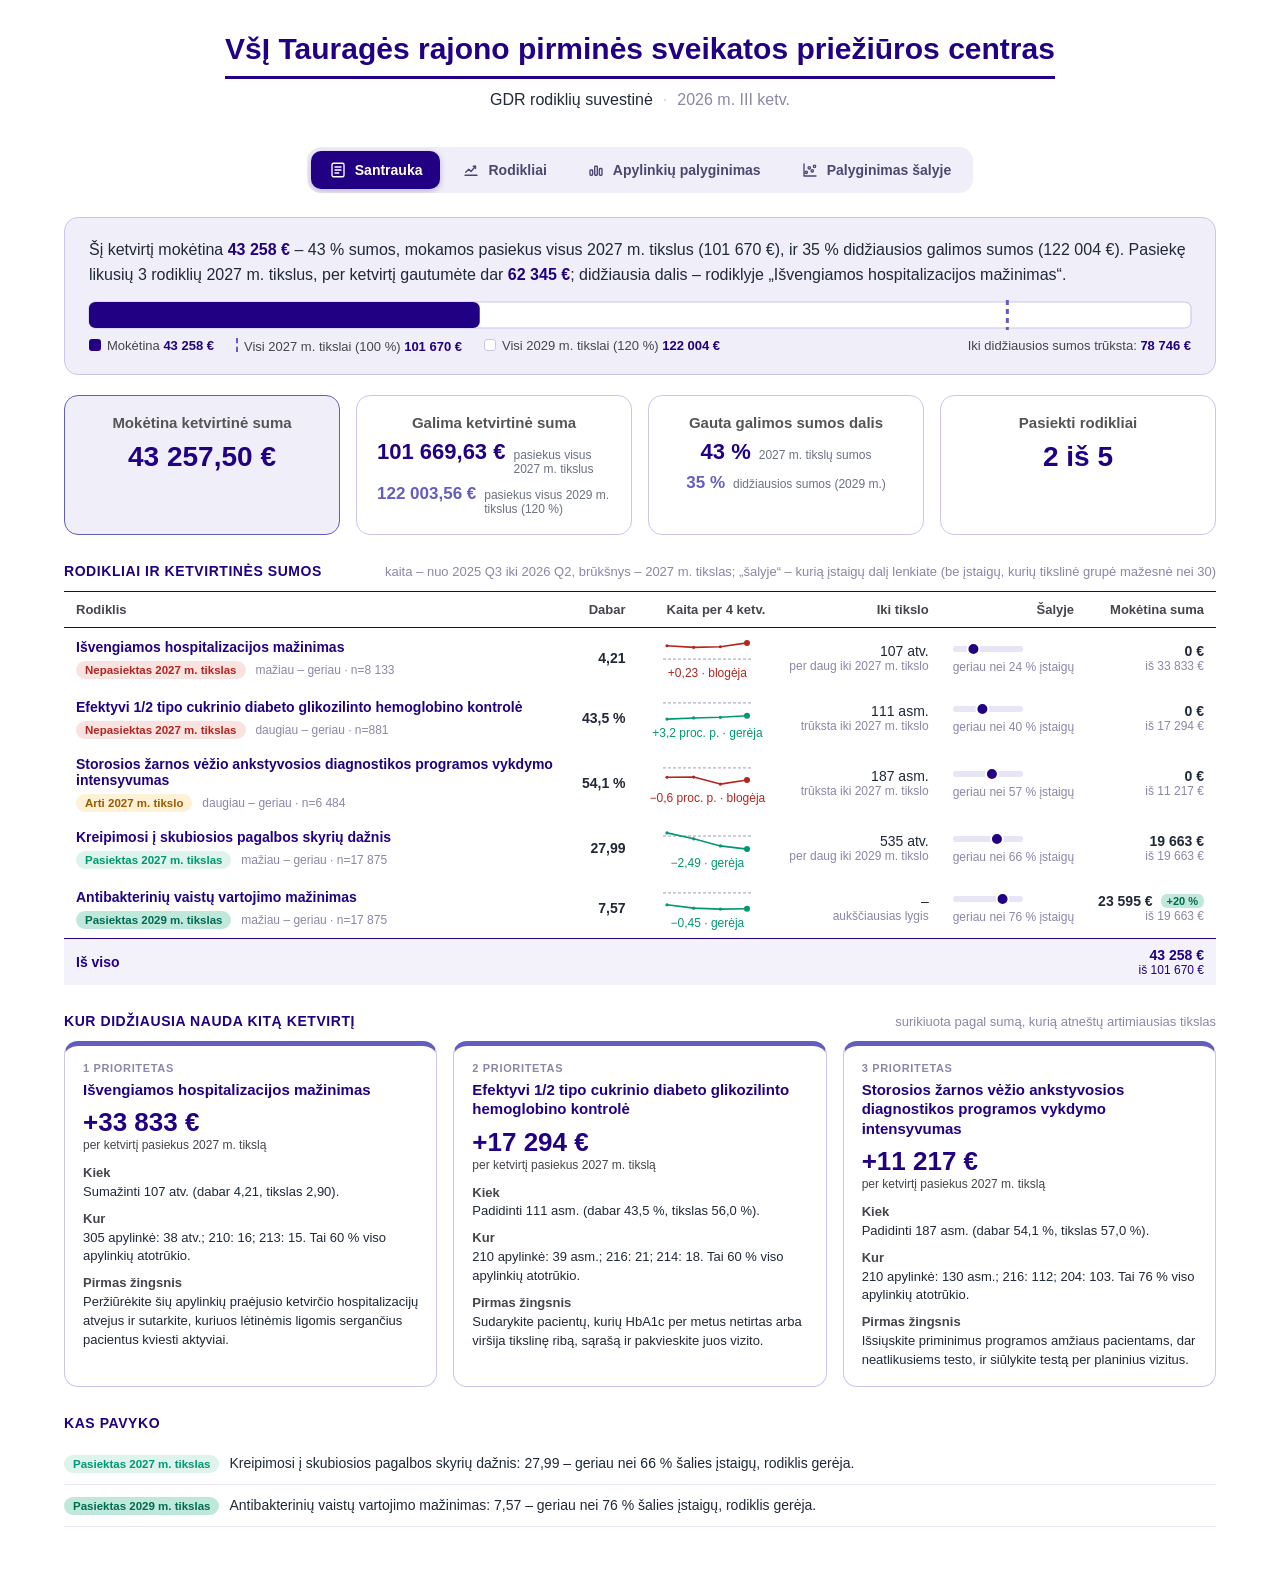
==== commit 56e54e3d: "Pavyzdys: santraukoje kaitos grafikas, arti tikslo, +20 %" ====
--- a/gdr-pavyzdys/index.html
+++ b/gdr-pavyzdys/index.html
@@ -4,7 +4,7 @@
 <meta name="robots" content="noindex,nofollow,noarchive,nosnippet">
 <meta name="referrer" content="no-referrer">
 <title>GDR rodiklių suvestinė – VšĮ Tauragės rajono pirminės sveikatos priežiūros centras</title>
-<link rel="stylesheet" href="assets/app.85447dfc0337.css">
+<link rel="stylesheet" href="assets/app.43fdf727a830.css">
 </head><body><div class="wrap">
 <header>
 <h1 id="title"></h1>
@@ -51,5 +51,5 @@
 </div>
 <div class="zm" id="aZm" hidden><div class="zbg" id="aZbg"></div><div class="zc" id="aZc" role="dialog" aria-modal="true" aria-label="Padidintas rodiklis"></div></div>
 <script type="application/json" id="data">{"id": 5, "name": "VšĮ Tauragės rajono pirminės sveikatos priežiūros centras", "period": "2026 m. III ketv.", "quarters": ["2025 Q3", "2025 Q4", "2026 Q1", "2026 Q2"], "indicators": [{"nr": 1, "name": "Išvengiamos hospitalizacijos mažinimas", "lower": true, "pct": false, "per": 100, "tg": 8133, "vals": [3.98, 3.85, 3.9, 4.21], "country": 3.32, "t27": 2.9, "t28": 2.7, "t29": 2.3, "galima": 33833.28, "galima29": 40599.94, "mokama": 0.0}, {"nr": 2, "name": "Efektyvi 1/2 tipo cukrinio diabeto glikozilinto hemoglobino kontrolė", "lower": false, "pct": true, "per": null, "tg": 881, "vals": [0.4029, 0.4138, 0.42, 0.4347], "country": 0.5308, "t27": 0.56, "t28": 0.6, "t29": 0.65, "galima": 17294.03, "galima29": 20752.84, "mokama": 0.0}, {"nr": 3, "name": "Storosios žarnos vėžio ankstyvosios diagnostikos programos vykdymo intensyvumas", "lower": false, "pct": true, "per": null, "tg": 6484, "vals": [0.5477, 0.548, 0.5313, 0.5412], "country": 0.5389, "t27": 0.57, "t28": 0.62, "t29": 0.67, "galima": 11217.32, "galima29": 13460.78, "mokama": 0.0}, {"nr": 4, "name": "Kreipimosi į skubiosios pagalbos skyrių dažnis", "lower": true, "pct": false, "per": 100, "tg": 17875, "vals": [30.48, 29.57, 28.48, 27.99], "country": 31.03, "t27": 30, "t28": 27, "t29": 25, "galima": 19662.5, "galima29": 23595.0, "mokama": 19662.5}, {"nr": 5, "name": "Antibakterinių vaistų vartojimo mažinimas", "lower": true, "pct": false, "per": 100, "tg": 17875, "vals": [8.02, 7.63, 7.52, 7.57], "country": 9.53, "t27": 9.4, "t28": 8.9, "t29": 8.4, "galima": 19662.5, "galima29": 23595.0, "mokama": 23595.0}], "apyl": {"1": [{"a": "200", "pc": "5", "tg": 442, "val": 2.45}, {"a": "202", "pc": "5", "tg": 726, "val": 4.41}, {"a": "203", "pc": "5", "tg": 367, "val": 5.92}, {"a": "204", "pc": "5", "tg": 455, "val": 3.41}, {"a": "205", "pc": "5", "tg": 660, "val": 3.48}, {"a": "206", "pc": "5", "tg": 131, "val": 5.11}, {"a": "210", "pc": "5", "tg": 936, "val": 4.54}, {"a": "211", "pc": "5", "tg": 403, "val": 3.49}, {"a": "213", "pc": "5", "tg": 776, "val": 4.8}, {"a": "214", "pc": "5", "tg": 327, "val": 4.23}, {"a": "216", "pc": "5", "tg": 593, "val": 1.96}, {"a": "217", "pc": "5", "tg": 386, "val": 0.87}, {"a": "220", "pc": "5", "tg": 145, "val": 5.7}, {"a": "302", "pc": "5", "tg": 393, "val": 0.55}, {"a": "304", "pc": "5", "tg": 216, "val": 0.28}, {"a": "305", "pc": "5", "tg": 245, "val": 18.33}, {"a": "306", "pc": "5", "tg": 912, "val": 0.53}], "2": [{"a": "200", "pc": "5", "tg": 65, "val": 0.3846}, {"a": "202", "pc": "5", "tg": 95, "val": 0.6211}, {"a": "203", "pc": "5", "tg": 8, "val": 0.5}, {"a": "204", "pc": "5", "tg": 62, "val": 0.3226}, {"a": "205", "pc": "5", "tg": 99, "val": 0.7071}, {"a": "206", "pc": "5", "tg": 20, "val": 0.6}, {"a": "210", "pc": "5", "tg": 145, "val": 0.2966}, {"a": "211", "pc": "5", "tg": 55, "val": 0.4727}, {"a": "213", "pc": "5", "tg": 109, "val": 0.5138}, {"a": "214", "pc": "5", "tg": 48, "val": 0.1875}, {"a": "216", "pc": "5", "tg": 91, "val": 0.3297}, {"a": "217", "pc": "5", "tg": 57, "val": 0.4561}, {"a": "220", "pc": "5", "tg": 27, "val": 0.2593}, {"a": "302", "pc": "5", "tg": 0, "val": 0}, {"a": "304", "pc": "5", "tg": 0, "val": 0}, {"a": "305", "pc": "5", "tg": 5, "val": 0.4}, {"a": "306", "pc": "5", "tg": 3, "val": 0}], "3": [{"a": "200", "pc": "5", "tg": 471, "val": 0.5478}, {"a": "202", "pc": "5", "tg": 750, "val": 0.4947}, {"a": "203", "pc": "5", "tg": 37, "val": 0.7027}, {"a": "204", "pc": "5", "tg": 562, "val": 0.3879}, {"a": "205", "pc": "5", "tg": 716, "val": 0.5559}, {"a": "206", "pc": "5", "tg": 76, "val": 0.6711}, {"a": "210", "pc": "5", "tg": 982, "val": 0.4379}, {"a": "211", "pc": "5", "tg": 414, "val": 0.6208}, {"a": "213", "pc": "5", "tg": 828, "val": 0.558}, {"a": "214", "pc": "5", "tg": 333, "val": 0.6456}, {"a": "216", "pc": "5", "tg": 618, "val": 0.39}, {"a": "217", "pc": "5", "tg": 462, "val": 0.5563}, {"a": "220", "pc": "5", "tg": 203, "val": 0.5172}, {"a": "302", "pc": "5", "tg": 0, "val": 0}, {"a": "304", "pc": "5", "tg": 0, "val": 0}, {"a": "305", "pc": "5", "tg": 30, "val": 0.5333}, {"a": "306", "pc": "5", "tg": 0, "val": 0}], "4": [{"a": "200", "pc": "5", "tg": 990, "val": 20.66}, {"a": "202", "pc": "5", "tg": 1564, "val": 19.71}, {"a": "203", "pc": "5", "tg": 777, "val": 40.27}, {"a": "204", "pc": "5", "tg": 1199, "val": 21.52}, {"a": "205", "pc": "5", "tg": 1578, "val": 24.03}, {"a": "206", "pc": "5", "tg": 276, "val": 48.12}, {"a": "210", "pc": "5", "tg": 2076, "val": 24.96}, {"a": "211", "pc": "5", "tg": 903, "val": 24.72}, {"a": "213", "pc": "5", "tg": 1865, "val": 25.35}, {"a": "214", "pc": "5", "tg": 708, "val": 24.78}, {"a": "216", "pc": "5", "tg": 1282, "val": 23.6}, {"a": "217", "pc": "5", "tg": 931, "val": 18.04}, {"a": "220", "pc": "5", "tg": 370, "val": 17.15}, {"a": "302", "pc": "5", "tg": 676, "val": 5.14}, {"a": "304", "pc": "5", "tg": 435, "val": 3.82}, {"a": "305", "pc": "5", "tg": 730, "val": 36.76}, {"a": "306", "pc": "5", "tg": 1483, "val": 7.17}]}, "peers": {"1": [[5613, 3.76], [3383, 4.51], [754, 6.89], [879, 6.66], [0, 0], [0, 0], [76783, 2.83], [5608, 2.88], [16383, 3.7], [5257, 4.23], [2030, 3.71], [14722, 3.32], [0, 0], [5621, 3.62], [2185, 4.77], [4561, 3.3], [9066, 3.45], [7517, 3.71], [20455, 3.19], [6010, 6.42], [15411, 3.67], [7042, 6.32], [44524, 2.88], [52429, 3.53], [48350, 2.95], [40658, 2.26], [19604, 3.76], [5521, 2.38], [35043, 2.85], [960, 5.54], [4842, 4.28], [3166, 3.09], [4527, 5.31], [10911, 4.26], [18518, 2.12], [11958, 2.13], [784, 2.75], [449, 2.12], [7523, 3], [2902, 5.59], [6737, 2.66], [14418, 3.22], [13453, 3.24], [6708, 6.05], [9247, 4.15], [3953, 4.43], [5942, 4.74], [708, 3.91], [6205, 3.99], [809, 4.31], [9666, 5.25], [4433, 3.02], [1631, 3.66], [8067, 2.91], [6887, 4.31], [2224, 3.05], [4990, 4.41], [2349, 4.96], [0, 0], [11440, 3.09], [4900, 2.96], [3744, 6.86], [7859, 4.65], [862, 1.58], [4544, 4.5], [2283, 3.2], [941, 3.3], [581, 5.43], [4892, 3.83], [891, 2.64], [1101, 4.21], [470, 4.97], [919, 3.14], [0, 0], [6648, 3.21], [2320, 3.55], [1174, 4.72], [1372, 4.38], [5832, 3.21], [0, 0], [2451, 2.83], [5054, 3.33], [3222, 2.12], [0, 0], [8533, 3.39], [2485, 3.02], [12179, 3.81], [457, 4.4], [5589, 4.17], [5019, 4.57], [813, 3.65], [8297, 4.7], [2004, 2.84], [1259, 7.29], [5019, 3.48], [3970, 3.21], [1505, 2.99], [1337, 2.46], [7859, 5.24], [3763, 3.18], [4074, 1.47], [5593, 2.71], [856, 2.34], [1029, 2.27], [0, 0], [539, 4.87], [463, 6.2], [1292, 3.84], [1082, 3.07], [1310, 2.98], [2175, 4.57], [3038, 1.92], [1473, 2.94], [2101, 3.13], [3750, 2.96], [1757, 3.43], [520, 5.8], [840, 3.84], [595, 4.89], [251, 9.72], [2245, 2.93], [2089, 3.82], [411, 3.07], [675, 3.78], [4272, 3.77], [1429, 3.2], [599, 3.08], [3047, 3.81], [128, 2.67], [13369, 2.61], [471, 3.6], [2970, 2.83], [166, 6.13], [1488, 2.42], [2713, 4.07], [1365, 7.96], [503, 4.32], [3103, 2.71], [6606, 2.81], [362, 1.95], [1684, 2.78], [513, 3.13], [1198, 6.12], [2084, 2.58], [0, 0], [1205, 3.95], [3276, 2.87], [1344, 2.98], [2279, 1.91], [779, 5.42], [820, 4.8], [580, 1.76], [2072, 3.92], [1810, 4.15], [1277, 1.75], [1881, 3.83], [3331, 3.85], [1142, 2.15], [681, 2.39], [2078, 2.41], [2476, 3.14], [0, 0], [349, 2.16], [868, 3.73], [518, 1.92], [1778, 3.26], [3961, 3.69], [839, 3.6], [5969, 4.09], [1198, 5.49], [1026, 2.64], [979, 2.41], [2615, 4.51], [1614, 2.23], [0, 0], [7889, 2.3], [1650, 1.45], [659, 2.79], [1361, 3.84], [2140, 2.14], [5011, 4.23], [580, 2.84], [1700, 2.51], [1984, 2.97], [793, 2.72], [41, 2.1], [6292, 3], [960, 2.99], [8499, 3.96], [1020, 3.2], [3144, 2.54], [196, 3.71], [1568, 2.48], [1974, 3.24], [5364, 3.4], [2377, 2.29], [3461, 3.96], [1452, 2.24], [1252, 3.01], [1690, 3.24], [580, 2.13], [2149, 3.51], [2256, 3.87], [1014, 2.59], [0, 0], [1423, 7.69], [1700, 2.05], [3525, 2.24], [0, 0], [0, 0], [51, 1.48], [585, 1.43], [0, 0], [0, 0], [1260, 3.9], [0, 0], [1113, 1.86], [174, 0], [1153, 2.03], [901, 3.41], [554, 3.78], [10421, 2.86], [1439, 3.66], [0, 0], [479, 1.17], [622, 2.69], [7052, 2.88], [5336, 3.97], [1773, 2.95], [3632, 4.15], [719, 2.42], [3605, 2.33], [495, 3.19], [8106, 4.31], [4316, 5.12], [98, 2.67], [151, 5.64], [1980, 3.16], [895, 2.22], [1906, 2.84], [3886, 4.42], [388, 2.29], [1730, 2.3], [0, 0], [740, 1.25], [4920, 5.04], [578, 2.71], [2311, 4.51], [936, 6.78], [1241, 2.64], [650, 1.51], [3001, 1.94], [7419, 3.14], [228, 1.93], [1637, 3.71], [2165, 3.52], [1693, 4.77], [661, 2.72], [872, 3.33], [1007, 4.93], [3544, 4.07], [1161, 3.07], [708, 2.59], [1466, 3.79], [468, 4.29], [429, 2.4], [3934, 2.52], [1463, 3.51], [0, 0], [5388, 2.6], [555, 2.42], [349, 1.84], [2905, 2.75], [659, 3.8], [9643, 2.99], [951, 3.38], [1183, 4.16], [2755, 4.28], [0, 0], [145496, 2.75], [5156, 2.9], [2119, 3], [1227, 2.31], [574, 3.01], [434, 9.37], [718, 1.86], [862, 3.05], [2179, 4.05], [0, 0], [1919, 4.1], [8517, 3.06], [459, 2.41], [2090, 4.69], [310, 2.04], [732, 3.44], [0, 0], [889, 5.87], [3759, 5.1], [2779, 2.61], [1249, 4.49], [46, 1.43], [587, 4.03], [249, 1.75], [979, 3.91], [30, 11.45], [1342, 3], [1418, 2.4], [1297, 4.14], [1566, 3.21], [1589, 4.42], [595, 0.37], [3618, 2.7], [19, 32.88], [71, 0], [548, 7.05], [1645, 1.67], [166, 9.41], [1, 0], [3713, 6.38], [76, 0], [14809, 2.84], [4974, 2.03], [2114, 2.68], [138, 2.87], [659, 5.28], [1194, 5.27], [63, 14.9], [2095, 3.72], [432, 8.69], [2766, 4.24], [36, 9.64], [7622, 2.35], [656, 1.76], [249, 2.88], [208, 0.2], [328, 0.8], [413, 5.68], [109, 8.71], [436, 2.64], [618, 3.25], [25675, 3.21], [2133, 3.46]], "2": [[689, 0.3585], [383, 0.564], [107, 0.6636], [131, 0.3435], [0, 0], [0, 0], [10926, 0.6604], [720, 0.6375], [2551, 0.7381], [724, 0.471], [263, 0.4601], [1994, 0.6399], [0, 0], [621, 0.3366], [352, 0.5625], [574, 0.2578], [951, 0.4164], [874, 0.4199], [3025, 0.4228], [848, 0.5342], [1829, 0.3324], [912, 0.4287], [6846, 0.6376], [5701, 0.6769], [6672, 0.5573], [5799, 0.6422], [2940, 0.4493], [795, 0.7031], [4851, 0.5096], [132, 0.2652], [676, 0.3964], [365, 0.1863], [739, 0.5156], [1839, 0.5291], [2138, 0.5734], [1078, 0.5668], [97, 0.5052], [67, 0.7164], [875, 0.6023], [455, 0.6264], [1055, 0.6701], [1964, 0.5631], [1816, 0.4488], [1010, 0.5208], [1153, 0.5585], [536, 0.3843], [783, 0.4534], [35, 0], [701, 0.2796], [64, 0.0469], [1236, 0.5251], [807, 0.544], [260, 0.5385], [1046, 0.5143], [1015, 0.6217], [223, 0.5112], [659, 0.2731], [308, 0.3442], [0, 0], [1420, 0.2254], [603, 0.607], [455, 0.4813], [919, 0.3787], [79, 0.6076], [668, 0.5269], [199, 0.4824], [144, 0.7431], [67, 0.6716], [691, 0.4964], [109, 0.5229], [129, 0.4651], [52, 0.1154], [157, 0.2803], [0, 0], [871, 0.5362], [282, 0.3936], [85, 0.0706], [159, 0.2264], [983, 0.5453], [0, 0], [325, 0.2277], [762, 0.5827], [348, 0.4684], [0, 0], [1130, 0.454], [350, 0.4371], [1103, 0.2892], [60, 0.0833], [911, 0.4149], [910, 0.4418], [94, 0.3511], [1108, 0.2383], [259, 0.3861], [219, 0.5251], [761, 0.364], [540, 0.5407], [186, 0.5699], [57, 0.2982], [1017, 0.3245], [329, 0.5319], [227, 0.4581], [701, 0.3367], [123, 0.6016], [126, 0.6032], [0, 0], [60, 0.5], [52, 0.7115], [178, 0.6798], [153, 0.3007], [153, 0.085], [303, 0.5314], [372, 0.5565], [220, 0.4545], [234, 0.2009], [453, 0.1457], [118, 0.3136], [77, 0.7273], [86, 0.6163], [57, 0.0702], [19, 0.0526], [216, 0.4028], [232, 0.3621], [67, 0.6866], [77, 0.6623], [351, 0.2393], [152, 0.2105], [91, 0.7363], [397, 0.4685], [12, 0.0833], [1043, 0.6491], [92, 0.6522], [360, 0.6722], [27, 0.3333], [273, 0.619], [463, 0.6393], [160, 0.6125], [44, 0.3182], [287, 0.3902], [834, 0.7386], [18, 0.0556], [262, 0.7672], [63, 0.381], [125, 0.56], [256, 0.5352], [0, 0], [172, 0.7093], [332, 0.5994], [122, 0.1148], [324, 0.6296], [123, 0.4472], [115, 0.713], [90, 0.1889], [305, 0.3049], [157, 0.4076], [119, 0.4538], [281, 0.7046], [354, 0.5169], [66, 0.3182], [103, 0.3398], [107, 0.1682], [131, 0.6718], [0, 0], [75, 0.8933], [91, 0.4176], [47, 0.2553], [171, 0.3977], [388, 0.3067], [92, 0.5652], [671, 0.4635], [116, 0.4052], [69, 0.5652], [168, 0.631], [420, 0.2333], [214, 0.4159], [0, 0], [642, 0.243], [120, 0.4333], [96, 0.5625], [121, 0.4463], [203, 0.3498], [405, 0.6], [47, 0.3191], [180, 0.2833], [198, 0.6263], [87, 0.3333], [6, 0], [777, 0.6988], [81, 0.6173], [1031, 0.5422], [72, 0.3611], [197, 0.335], [39, 0.2821], [270, 0.4593], [132, 0.3712], [417, 0.3573], [290, 0.4207], [383, 0.1854], [151, 0.4636], [150, 0.6933], [73, 0.7534], [27, 0.1852], [232, 0.431], [343, 0.6122], [109, 0.422], [0, 0], [161, 0.441], [156, 0.4423], [232, 0.3405], [0, 0], [0, 0], [8, 0.125], [58, 0.6552], [0, 0], [0, 0], [181, 0.5138], [0, 0], [147, 0.2109], [1, 0], [168, 0.494], [104, 0.7404], [74, 0.3649], [848, 0.5342], [204, 0.5343], [0, 0], [87, 0.2529], [82, 0.7439], [581, 0.5559], [687, 0.508], [247, 0.2915], [592, 0.6284], [70, 0.3429], [336, 0.4673], [38, 0.3158], [681, 0.4772], [599, 0.606], [52, 0.7885], [21, 0.3333], [177, 0.5989], [73, 0.3562], [148, 0.3378], [447, 0.5973], [49, 0.4694], [266, 0.3383], [0, 0], [54, 0.6111], [379, 0.5646], [85, 0.5294], [94, 0.5], [112, 0.0625], [57, 0.3158], [45, 0.3556], [267, 0.4157], [662, 0.4577], [36, 0.0833], [195, 0.3179], [246, 0.435], [177, 0.3729], [78, 0.0513], [92, 0.5326], [112, 0.0446], [406, 0.8744], [117, 0.6068], [95, 0.1684], [164, 0.4573], [39, 0.1795], [44, 0.3864], [423, 0.227], [199, 0.4824], [0, 0], [428, 0.4556], [30, 0.1333], [26, 0.1538], [357, 0.6555], [74, 0.3649], [1022, 0.6174], [78, 0.4615], [148, 0.5], [330, 0.7303], [0, 0], [14923, 0.5467], [222, 0.6486], [203, 0.4138], [64, 0.1875], [40, 0.15], [75, 0.3467], [81, 0.2469], [122, 0.5246], [245, 0.4694], [0, 0], [255, 0.6627], [1312, 0.5541], [49, 0.6939], [271, 0.5904], [32, 0.3125], [65, 0.7846], [0, 0], [143, 0.4545], [613, 0.6656], [420, 0.319], [188, 0.6543], [10, 0.3], [101, 0.6139], [13, 0.3846], [65, 0.2769], [12, 0.8333], [219, 0.7032], [113, 0.6903], [234, 0.5641], [153, 0.4052], [212, 0.1321], [2, 0], [566, 0.6466], [3, 0], [2, 1], [82, 0.3537], [57, 0.5088], [18, 0.3333], [0, 0], [538, 0.487], [1, 0], [2375, 0.7575], [611, 0.6743], [207, 0.6522], [3, 0.6667], [72, 0.7083], [59, 0.1695], [7, 0.7143], [153, 0.6144], [72, 0.75], [317, 0.7192], [1, 1], [915, 0.4273], [57, 0.614], [13, 0.4615], [4, 0.25], [12, 0.25], [63, 0.2222], [20, 0.55], [5, 0.2], [18, 0.0556], [3056, 0.642], [255, 0.7569]], "3": [[4803, 0.3685], [2469, 0.6229], [677, 0.4904], [891, 0.5892], [9, 0], [1, 0], [54378, 0.6399], [4674, 0.2154], [13427, 0.5782], [4787, 0.6605], [1582, 0.4469], [9692, 0.5142], [0, 0], [4315, 0.5388], [1800, 0.6072], [3618, 0.5064], [6417, 0.4265], [5876, 0.4998], [17245, 0.5099], [5943, 0.2704], [13016, 0.4096], [6647, 0.5597], [25394, 0.5364], [27723, 0.5727], [36062, 0.6001], [25059, 0.7371], [15308, 0.505], [4378, 0.2227], [24330, 0.6038], [950, 0.3421], [4025, 0.3906], [2103, 0.359], [3360, 0.5661], [9013, 0.5664], [14605, 0.6097], [6698, 0.6769], [742, 0.5013], [386, 0.6917], [6389, 0.5791], [2800, 0.6696], [5272, 0.5622], [11663, 0.6559], [10966, 0.5528], [6464, 0.4489], [8298, 0.5469], [3503, 0.4393], [5734, 0.563], [700, 0.3443], [5099, 0.4487], [553, 0.4774], [7713, 0.6497], [3423, 0.5483], [1382, 0.4414], [6788, 0.5242], [5775, 0.5444], [1539, 0.6238], [4527, 0.4566], [2104, 0.4995], [0, 0], [9557, 0.2785], [4035, 0.5941], [4080, 0.574], [6896, 0.5318], [729, 0.5021], [4162, 0.4901], [1702, 0.6228], [766, 0.5091], [447, 0.5928], [3695, 0.3922], [590, 0.8102], [959, 0.6434], [400, 0.455], [805, 0.5304], [1, 0], [5300, 0.5543], [1686, 0.567], [813, 0.3481], [1253, 0.5339], [4843, 0.5389], [3, 0], [2101, 0.4964], [4719, 0.4868], [2469, 0.612], [6, 0], [6801, 0.4564], [2229, 0.5675], [8681, 0.4671], [481, 0.5551], [6516, 0.4851], [4902, 0.6057], [600, 0.5433], [6598, 0.5341], [1623, 0.427], [1267, 0.6393], [4358, 0.4351], [3568, 0.6183], [1200, 0.4092], [640, 0.4797], [6737, 0.309], [2299, 0.5411], [1742, 0.6561], [4444, 0.5511], [760, 0.4276], [733, 0.7954], [1, 0], [451, 0.4767], [414, 0.6111], [972, 0.7119], [758, 0.6438], [1275, 0.4204], [1997, 0.4787], [2314, 0.5856], [1621, 0.5601], [1523, 0.5089], [3241, 0.4159], [1177, 0.3127], [376, 0.6596], [637, 0.6782], [511, 0.0822], [420, 0.0619], [1726, 0.3691], [1538, 0.4551], [339, 0.2242], [519, 0.736], [2807, 0.5305], [1147, 0.3766], [464, 0.6703], [2449, 0.5284], [188, 0.0691], [5641, 0.6281], [518, 0.7915], [2538, 0.4551], [266, 0.2331], [1523, 0.6133], [2293, 0.6184], [1054, 0.648], [397, 0.4836], [2415, 0.4137], [4006, 0.7504], [205, 0.2341], [1500, 0.6833], [566, 0.6784], [668, 0.6422], [1570, 0.7038], [2, 0], [1048, 0.5649], [2061, 0.6783], [895, 0.2257], [1746, 0.5418], [833, 0.4346], [826, 0.7785], [588, 0.3622], [2219, 0.3628], [1203, 0.5869], [831, 0.6378], [1356, 0.6372], [2338, 0.5783], [511, 0.4814], [646, 0.3452], [1106, 0.3237], [727, 0.7772], [0, 0], [597, 0.6683], [885, 0.5876], [370, 0.5595], [1235, 0.5619], [3139, 0.4126], [745, 0.506], [5392, 0.428], [821, 0.6224], [640, 0.4016], [829, 0.684], [2204, 0.5177], [1312, 0.5831], [0, 0], [4990, 0.2866], [907, 0.4278], [611, 0.5139], [702, 0.4801], [1491, 0.4306], [2486, 0.5543], [414, 0.2874], [1541, 0.3699], [1270, 0.615], [624, 0.5593], [44, 0.0682], [4443, 0.5325], [428, 0.472], [6512, 0.5209], [797, 0.2936], [1287, 0.481], [246, 0.7073], [1419, 0.4538], [1031, 0.9476], [3096, 0.603], [1629, 0.3818], [2879, 0.3484], [1175, 0.5557], [618, 0.4337], [887, 0.4307], [371, 0.407], [1586, 0.5397], [2090, 0.5976], [652, 0.5475], [2, 0], [1301, 0.4435], [1114, 0.4569], [1818, 0.3262], [0, 0], [1, 0], [73, 0.0822], [321, 0.6729], [6, 0], [1, 0], [1143, 0.6352], [1, 0], [2861, 0.1758], [53, 0.5472], [934, 0.6745], [559, 0.7835], [327, 0.5413], [5991, 0.5558], [1151, 0.4796], [10, 0], [480, 0.5083], [581, 0.7332], [4295, 0.6012], [3810, 0.3564], [1537, 0.5049], [2986, 0.704], [572, 0.0804], [2429, 0.5109], [330, 0.3061], [6007, 0.4824], [3365, 0.5195], [330, 0.2515], [480, 0.0708], [1079, 0.6209], [610, 0.4115], [921, 0.4723], [2452, 0.5551], [611, 0.4501], [1737, 0.5314], [0, 0], [347, 0.5764], [2028, 0.4497], [544, 0.4246], [695, 0.3727], [1036, 0.3417], [354, 0.4124], [365, 0.3041], [1841, 0.4927], [5394, 0.3686], [236, 0.3814], [1292, 0.4071], [2083, 0.4052], [1204, 0.564], [561, 0.1783], [740, 0.6], [878, 0.4772], [3228, 0.8522], [837, 0.8817], [553, 0.4593], [967, 0.5357], [307, 0.4365], [317, 0.4479], [3088, 0.4067], [1287, 0.627], [5, 0], [3628, 0.5259], [429, 0.8112], [356, 0.1854], [2122, 0.5905], [452, 0.5221], [6346, 0.7526], [443, 0.4176], [871, 0.4053], [1764, 0.6718], [0, 0], [92278, 0.5307], [1599, 0.6191], [1172, 0.6032], [1205, 0.166], [255, 0.5098], [284, 0.4648], [511, 0.0254], [1647, 0.187], [1658, 0.5018], [9, 0], [1385, 0.5921], [6282, 0.5075], [408, 0.4706], [1683, 0.6197], [223, 0.2556], [487, 0.7906], [0, 0], [762, 0.7874], [3010, 0.4611], [2023, 0.5111], [1112, 0.6592], [60, 0.1833], [534, 0.2378], [118, 0.6102], [757, 0.2906], [4, 0], [1165, 0.4609], [770, 0.6026], [1049, 0.4509], [987, 0.6829], [1158, 0.4914], [32, 0.4063], [2689, 0.7367], [10, 0.2], [16, 0.1875], [382, 0.4188], [398, 0.4246], [130, 0.3231], [0, 0], [2511, 0.5301], [20, 0.65], [14508, 0.5325], [3780, 0.7714], [1170, 0.6068], [40, 0.75], [223, 0.583], [359, 0.3593], [43, 0.6047], [1110, 0.5441], [135, 0.6296], [1685, 0.705], [20, 0.4], [6316, 0.493], [372, 0.6371], [122, 0.418], [59, 0.7119], [171, 0.4737], [318, 0.6038], [34, 0.4706], [67, 0.4179], [138, 0.3696], [18545, 0.6762], [1322, 0.5318]], "4": [[11488, 37.81], [7658, 32.84], [1613, 28.01], [1923, 30.11], [37, 2.38], [1, 0], [157507, 33.57], [12208, 34.21], [33361, 33.25], [10085, 33], [3755, 26.83], [27333, 46.85], [1, 0], [12156, 32.88], [4663, 34.41], [8816, 31.2], [18295, 35.84], [15666, 38.52], [42431, 37.81], [12571, 26.07], [32369, 26.97], [14762, 27.01], [93154, 31.39], [121956, 29.52], [116268, 27.92], [87760, 27.53], [42576, 30.39], [11488, 31.77], [70348, 30.31], [2482, 28.07], [10548, 36.19], [6641, 36.04], [8389, 27.48], [21087, 34.62], [40083, 27.78], [25171, 25.71], [1734, 20.64], [906, 28.51], [15153, 31.45], [6559, 34.61], [13291, 32.14], [30198, 26.14], [27643, 24.55], [15119, 23.76], [18253, 22.09], [7775, 25.8], [13102, 24.16], [1637, 20.17], [15339, 26.12], [1412, 32.71], [21194, 26.53], [9745, 29.15], [3328, 43.1], [17708, 35.53], [13926, 43.18], [4270, 30.78], [10707, 39.94], [4533, 30.29], [1, 0], [28557, 25.38], [9924, 33.88], [8813, 22.96], [17510, 40.38], [1903, 21.63], [9919, 30.2], [5241, 27.06], [1753, 37.69], [1151, 30.19], [9022, 39.48], [1485, 34.48], [2176, 42.44], [944, 25.38], [1829, 35.2], [2, 0], [12983, 45.24], [5114, 25.97], [2257, 33.69], [3060, 30.45], [10070, 32.32], [4, 0], [5477, 30.11], [10455, 30.07], [6793, 26.53], [14, 0], [16863, 45.02], [5212, 28], [25355, 29.58], [1045, 28.55], [11159, 26.84], [10852, 47.95], [1502, 36.99], [15731, 36.22], [4036, 34.14], [2570, 36.34], [10981, 41.85], [8399, 29.08], [3111, 38.56], [3021, 39.28], [16585, 27.15], [8006, 31.18], [9081, 26.75], [10597, 22.74], [1787, 33.6], [1980, 30.42], [1, 0], [1235, 28.19], [1050, 20.18], [2408, 29.22], [1577, 20.17], [3553, 30.71], [3788, 30.21], [5606, 29.26], [3014, 37.11], [4122, 23.99], [8411, 24.3], [4422, 45.26], [970, 38], [1732, 21.39], [1089, 25.3], [1030, 19.01], [4736, 25.35], [3666, 51.99], [818, 34.96], [1383, 33.02], [9127, 38.24], [3593, 31.93], [1192, 30.8], [6009, 40.19], [444, 17.6], [27929, 33.37], [1253, 30.51], [5186, 29.04], [931, 23.34], [3436, 24.38], [5442, 30.78], [2805, 26.49], [958, 29.26], [6861, 31.54], [13776, 31.22], [976, 33.38], [3551, 27.76], [1277, 23.63], [2142, 34.34], [3870, 31.42], [9, 22.03], [2366, 29.17], [7411, 32.37], [3408, 27.61], [4131, 26.38], [1612, 28.52], [1855, 26.33], [1078, 27.31], [5077, 37.42], [4067, 22.28], [2694, 31.02], [3507, 34.22], [6973, 34.25], [2130, 40.29], [1420, 35.25], [5086, 24.3], [5442, 32.31], [2, 0], [1307, 26.44], [1845, 21.76], [921, 34.66], [3867, 32.49], [9069, 30.45], [1878, 21.3], [14180, 32.63], [2696, 34.24], [3246, 28.32], [1704, 28.95], [5627, 25.25], [2893, 28.22], [2, 0], [19212, 25.73], [3935, 26.23], [1240, 37.95], [2729, 42.58], [5158, 25.84], [12939, 37.4], [1123, 37.86], [3740, 23.49], [3514, 36.79], [1560, 29.89], [102, 16.03], [13450, 32.07], [2121, 44.35], [16766, 32.29], [3002, 22.15], [6758, 28.15], [491, 21.07], [2561, 31.05], [3517, 50.88], [10830, 33.12], [5162, 24.65], [7255, 29.32], [3370, 22.77], [2684, 25.19], [4478, 27.8], [1845, 26.89], [4335, 32.51], [4781, 23.25], [2070, 30.27], [2, 0], [3400, 32.39], [4248, 26.76], [9051, 26.89], [2, 0], [2, 0], [250, 28.83], [1384, 32.98], [16, 0], [3, 0], [2655, 22.46], [2, 0], [11436, 18.86], [518, 33.72], [2591, 28.25], [1565, 34.24], [1085, 40.13], [26147, 31.67], [2593, 28.04], [18, 18.11], [977, 16.39], [1378, 21.55], [16763, 33.08], [10321, 26.76], [3522, 29.04], [6980, 33.26], [1272, 22.89], [8766, 25.62], [1181, 32.83], [24342, 30.2], [8354, 32.03], [746, 20.8], [1585, 15.03], [4430, 36.97], [2083, 31.2], [3930, 30.5], [8111, 37.56], [2152, 17.59], [3234, 20.76], [2, 0], [1526, 30.37], [10903, 38.51], [1306, 35.74], [5392, 30.66], [2311, 26.05], [3129, 24.54], [2807, 22.39], [6860, 29.9], [23091, 29.91], [485, 27.99], [3278, 32.84], [5429, 25.28], [3484, 36.31], [1182, 29.47], [1548, 44.25], [2569, 28.54], [8290, 31.63], [2129, 45.66], [1364, 34], [2975, 37.8], [897, 26.91], [846, 34.43], [8807, 29.6], [3237, 19.56], [7, 0], [13473, 27.61], [1138, 36.31], [923, 27.52], [5953, 26.68], [1224, 36.37], [23184, 27.65], [2363, 29.83], [2495, 28.97], [4918, 27.93], [3, 0], [323657, 30.11], [12462, 32.53], [4662, 23.45], [6691, 50.25], [1301, 26.98], [594, 60.61], [1210, 33.72], [4788, 21.89], [4631, 30.57], [33, 16.83], [3817, 37.83], [15829, 44.26], [997, 21.82], [5081, 35.36], [1192, 36.27], [1548, 28.96], [1, 22.12], [1951, 24.93], [6563, 27.74], [4379, 47.18], [2338, 39.61], [158, 14.54], [1184, 30.12], [1130, 25.34], [2240, 24.22], [30, 51.35], [3295, 32.46], [3201, 29.4], [3209, 32.42], [3599, 30.27], [3414, 26], [1213, 21.07], [6687, 34.46], [48, 117.82], [173, 27.57], [1358, 46.02], [5232, 25.42], [774, 36.16], [5, 7.37], [6410, 47.65], [145, 18.2], [33282, 27.21], [11646, 30.23], [3579, 50.89], [377, 49.01], [1096, 32.37], [2815, 34.95], [137, 32.59], [4836, 36.93], [815, 61.2], [5094, 48.04], [107, 24.3], [15474, 31.48], [1259, 30.9], [697, 42.86], [484, 35.79], [943, 29.53], [713, 36.56], [156, 40.76], [1236, 32.1], [1845, 33.62], [52749, 30.18], [4257, 40.15]], "5": [[11488, 10.88], [7658, 8.27], [1613, 6.6], [1923, 8.53], [37, 0], [1, 0], [157507, 9.22], [12208, 6.52], [33361, 9.43], [10085, 9.54], [3755, 6.47], [27333, 9.78], [1, 0], [12156, 9.06], [4663, 8.32], [8816, 7.49], [18295, 8.44], [15666, 8.11], [42431, 9.23], [12571, 8.8], [32369, 8.44], [14762, 9.56], [93154, 9.72], [121956, 10.65], [116268, 10.27], [87760, 10.28], [42576, 9.65], [11488, 9.76], [70348, 10.64], [2482, 3.72], [10548, 8.34], [6641, 6.31], [8389, 10.08], [21087, 9.74], [40083, 9.87], [25171, 8.17], [1734, 8.34], [906, 15.37], [15153, 10.32], [6559, 6.78], [13291, 8.94], [30198, 8.88], [27643, 8.46], [15119, 6.31], [18253, 10.32], [7775, 7.93], [13102, 8.82], [1637, 9.96], [15339, 6.67], [1412, 10.51], [21194, 10.29], [9745, 10.7], [3328, 6.49], [17708, 6.18], [13926, 8.65], [4270, 8.63], [10707, 7.9], [4533, 7.76], [1, 0], [28557, 6.51], [9924, 10.5], [8813, 6.25], [17510, 25.33], [1903, 11.9], [9919, 11.22], [5241, 7.99], [1753, 13.19], [1151, 7.46], [9022, 8.06], [1485, 7.61], [2176, 8.93], [944, 10.55], [1829, 3.96], [2, 0], [12983, 11.64], [5114, 9.96], [2257, 13.53], [3060, 7.59], [10070, 13.16], [4, 0], [5477, 8], [10455, 8.7], [6793, 9.62], [14, 0], [16863, 9.57], [5212, 6.52], [25355, 8.66], [1045, 7.6], [11159, 12.77], [10852, 10.29], [1502, 11.48], [15731, 9.56], [4036, 12.16], [2570, 6.64], [10981, 8.5], [8399, 8.62], [3111, 9.67], [3021, 9.05], [16585, 8.92], [8006, 10.32], [9081, 14.32], [10597, 9.99], [1787, 7.19], [1980, 17.19], [1, 0], [1235, 4.76], [1050, 10.07], [2408, 12.6], [1577, 9.43], [3553, 8.72], [3788, 11.04], [5606, 13.2], [3014, 12.65], [4122, 12.58], [8411, 10.92], [4422, 7.6], [970, 9.62], [1732, 6.23], [1089, 14.51], [1030, 7], [4736, 8.47], [3666, 9.86], [818, 8.26], [1383, 6.79], [9127, 12.36], [3593, 11.6], [1192, 4.89], [6009, 11.94], [444, 4], [27929, 9.59], [1253, 9.05], [5186, 12.01], [931, 9.9], [3436, 6.77], [5442, 12.49], [2805, 6.96], [958, 10.12], [6861, 8.24], [13776, 9.77], [976, 10.39], [3551, 8.28], [1277, 4.9], [2142, 14.06], [3870, 39.3], [9, 0], [2366, 10.46], [7411, 14.6], [3408, 5.56], [4131, 9.95], [1612, 9.37], [1855, 9.67], [1078, 13.3], [5077, 6.27], [4067, 9.11], [2694, 9.87], [3507, 11.16], [6973, 6.15], [2130, 10.45], [1420, 6.24], [5086, 8.66], [5442, 6.78], [2, 0], [1307, 5.13], [1845, 7.54], [921, 2.44], [3867, 8.61], [9069, 7.11], [1878, 3.85], [14180, 9.61], [2696, 9.01], [3246, 9.44], [1704, 5.21], [5627, 10.3], [2893, 6.61], [2, 0], [19212, 6.97], [3935, 10.02], [1240, 6.27], [2729, 7.21], [5158, 8.25], [12939, 10.34], [1123, 5.69], [3740, 9.74], [3514, 10.23], [1560, 12.5], [102, 8.88], [13450, 8.58], [2121, 7.39], [16766, 15.51], [3002, 10.47], [6758, 9.32], [491, 19.96], [2561, 10.11], [3517, 12.63], [10830, 12.28], [5162, 5.86], [7255, 6.72], [3370, 9.02], [2684, 7.56], [4478, 9.79], [1845, 7.01], [4335, 9.17], [4781, 8.99], [2070, 8.7], [2, 0], [3400, 7.77], [4248, 9.73], [9051, 8.25], [2, 0], [2, 0], [250, 11.21], [1384, 7.91], [16, 0], [3, 0], [2655, 11.9], [2, 0], [11436, 3.57], [518, 12.79], [2591, 6.91], [1565, 6.79], [1085, 10.75], [26147, 10.02], [2593, 14.27], [18, 0], [977, 5.58], [1378, 2.91], [16763, 9.31], [10321, 9.83], [3522, 8.86], [6980, 8.62], [1272, 10.72], [8766, 7.53], [1181, 7.74], [24342, 7.18], [8354, 8.11], [746, 17.85], [1585, 2.64], [4430, 10.52], [2083, 6.83], [3930, 11.54], [8111, 8.5], [2152, 2.97], [3234, 6.65], [2, 0], [1526, 8.54], [10903, 7.8], [1306, 8.03], [5392, 10.04], [2311, 5.78], [3129, 7.9], [2807, 9.03], [6860, 10.65], [23091, 7.41], [485, 9.27], [3278, 11.64], [5429, 8.02], [3484, 11], [1182, 12.88], [1548, 14.42], [2569, 12.61], [8290, 8.43], [2129, 11.62], [1364, 10.8], [2975, 7.47], [897, 8.86], [846, 9.65], [8807, 10.71], [3237, 11.94], [7, 0], [13473, 9.82], [1138, 9.46], [923, 10.72], [5953, 8.84], [1224, 7.64], [23184, 8.31], [2363, 7.28], [2495, 8.35], [4918, 10.87], [3, 0], [323657, 9.62], [12462, 8.88], [4662, 9.14], [6691, 1.07], [1301, 15.06], [594, 4.08], [1210, 6.4], [4788, 4.69], [4631, 11.74], [33, 0], [3817, 13.56], [15829, 10.85], [997, 8.56], [5081, 11.45], [1192, 3.71], [1548, 8.22], [1, 21.92], [1951, 6.54], [6563, 7.2], [4379, 10.84], [2338, 9.45], [158, 6.01], [1184, 10.03], [1130, 12.97], [2240, 11.33], [30, 56.28], [3295, 11.3], [3201, 7.3], [3209, 8.76], [3599, 10.4], [3414, 9.46], [1213, 7.22], [6687, 11.03], [48, 15.16], [173, 8.53], [1358, 13.8], [5232, 11.25], [774, 3.31], [5, 0], [6410, 11.2], [145, 14.93], [33282, 8.18], [11646, 9.36], [3579, 11.58], [377, 8.63], [1096, 14.13], [2815, 10.82], [137, 31.09], [4836, 11.64], [815, 14.5], [5094, 12.57], [107, 12.29], [15474, 11.12], [1259, 10.99], [697, 8.14], [484, 15.56], [943, 12.24], [713, 14.51], [156, 21.05], [1236, 9.75], [1845, 15.02], [52749, 9.15], [4257, 9.46]]}}</script>
-<script src="assets/app.e49fbf1d9a03.js"></script>
+<script src="assets/app.1c11eee0a320.js"></script>
 </body></html>
--- a/gdr-pavyzdys/assets/app.43fdf727a830.css
+++ b/gdr-pavyzdys/assets/app.43fdf727a830.css
@@ -0,0 +1,183 @@
+:root{--violet:#220083;--bad:#B3261E;--ok:#009870;--mut:#8A87A8;--lav:#F0EEF9;--line:#C9C6EC}
+*{box-sizing:border-box}
+body{font-family:Inter,"Segoe UI",Arial,sans-serif;margin:0;background:#fff;color:#1F2937}
+.wrap{max-width:1200px;margin:0 auto;padding:0 24px 48px}
+header{text-align:center;margin-bottom:28px;padding-top:32px}
+h1{display:inline-block;margin:0;padding-bottom:10px;border-bottom:3px solid var(--violet);color:var(--violet);font-size:30px;font-weight:700}
+.sub{margin-top:12px;font-size:16px;color:#1F2937}
+.per{font-size:16px;color:var(--mut)}.per::before{content:"·";margin:0 10px;color:var(--line)}
+.cards{display:grid;grid-template-columns:repeat(4,1fr);gap:16px}
+.card{background:#fff;border:1px solid var(--line);border-radius:14px;padding:18px 20px;text-align:center}
+.card .l{font-size:15px;font-weight:700;color:#555}
+.card .v{font-size:28px;font-weight:700;color:var(--violet);margin-top:10px;white-space:nowrap}
+.card.main{background:var(--lav);border-color:#645DC0}
+@media(max-width:900px){.cards{grid-template-columns:repeat(2,1fr)}}
+@media(max-width:380px){.cards{grid-template-columns:1fr}}
+[hidden]{display:none!important}
+.page{display:none}.page.active{display:block}
+.empty{text-align:center;color:var(--mut);padding:48px 0;font-size:15px}
+.page h2{margin:28px 0 12px;font-size:20px;color:var(--violet)}
+.thead{display:flex;justify-content:space-between;align-items:baseline;gap:12px;flex-wrap:wrap;margin:28px 0 12px}
+.thead h2{margin:0;font-size:14px;letter-spacing:.04em;text-transform:uppercase}.thead span{font-size:13px;color:var(--mut)}
+table.t{width:100%;border-collapse:collapse;font-size:14px}
+table.t th{background:#fff;color:#44464B;font-weight:700;font-size:13px;padding:10px 12px;text-align:right;border-top:1px solid #210084;border-bottom:1px solid #210084}
+table.t td{padding:10px 12px;text-align:right;color:#1F2937;background:#fff;white-space:nowrap}
+table.t th:first-child,table.t td:first-child{text-align:left;white-space:normal}
+table.t td.g{color:var(--mut)}
+table.t td.k{font-weight:700}
+table.t tr.tot td{background:#F3F2FB;color:var(--violet);font-weight:700;border-top:1px solid #210084}
+table.t tr.tot td.g{color:var(--violet)}
+.tw{overflow-x:auto}
+/* rodiklio filtras skirtuko viršuje */
+.filters{max-width:640px;margin:0 auto 16px}
+.filters label,.pick label,.gr .lbl{display:block;font-size:11px;font-weight:700;color:var(--mut);letter-spacing:.06em;text-transform:uppercase}
+/* apylinkių skirtukas – viena eilutė: rodiklis, apylinkė (tik taškiniam grafikui) ir grafiko pasirinkimas; siaurame ekrane – vienas po kitu */
+.bar{display:flex;flex-wrap:wrap;gap:12px 16px;align-items:flex-end;margin-bottom:16px}
+.bar .filters,.bar .pick{flex:1 1 220px;max-width:none;margin:0}
+.bar .pick{flex:1.3 1 230px}.bar .fil{flex:0 1 170px}
+@media(max-width:700px){.bar .fil{flex:1 1 100%}}
+.gr{flex:none;max-width:100%}
+.sw{display:inline-flex;gap:4px;padding:4px;margin-top:6px;background:var(--lav);border-radius:12px;max-width:100%}
+.sw button{padding:9px 16px;border:0;border-radius:9px;background:transparent;color:#4B4870;font:600 14px Inter,"Segoe UI",Arial,sans-serif;cursor:pointer;transition:background .15s,color .15s}
+.sw button:hover{color:var(--violet)}
+.sw button:focus-visible{outline:2px solid var(--violet);outline-offset:2px}
+.sw button.active{background:#fff;color:var(--violet);box-shadow:0 1px 4px rgba(34,0,131,.2)}
+@media(max-width:480px){.gr{flex:1 1 100%}.sw{display:flex}.sw button{flex:1;padding:9px 6px;font-size:13px}}
+select{width:100%;margin-top:6px;padding:12px;border:1px solid var(--line);border-radius:10px;font:15px Inter,"Segoe UI",Arial,sans-serif;color:#1F2937;background:#fff}
+select:focus{outline:2px solid var(--violet)}
+/* kiekvienas rodiklis – atskira kortelė su spalvota viršutine juosta */
+.stackw{display:grid;gap:32px}.stackw>*{min-width:0}
+.panel{border:1px solid var(--line);border-top:5px solid #645DC0;border-radius:14px;padding:22px 26px 18px;background:#fff;box-shadow:0 2px 10px rgba(34,0,131,.06)}
+@media(max-width:600px){.panel{padding:16px 14px 12px}.panel>.ph{flex-direction:column;gap:8px}.panel>.ph b{font-size:17px}}
+.ph{display:flex;justify-content:space-between;gap:12px;align-items:flex-start}
+.ph b{font-size:19px;color:var(--violet)}
+.badge{padding:6px 14px;border-radius:20px;font-size:13px;font-weight:700;white-space:nowrap}
+.badge.bad{background:#F9E3E1;color:var(--bad)}.badge.ok{background:#DDF3EC;color:var(--ok)}
+.badge.top{background:#BFE8DB;color:#006B4F}.badge.na{background:#eee;color:#666}
+.big{font-size:44px;font-weight:700;color:var(--violet);margin:16px 0 4px}.big small{font-size:14px;font-weight:400;color:var(--mut);margin-left:10px}
+.panel svg{width:100%;height:auto;display:block}
+.lg{display:flex;justify-content:center;gap:32px;flex-wrap:wrap;margin-top:8px;font-size:14px;color:var(--violet)}
+.lg i{display:inline-block;width:14px;height:14px;border-radius:50%;margin-right:8px;vertical-align:-2px}
+nav{position:sticky;top:0;z-index:10;display:flex;justify-content:center;margin:0 -24px 14px;padding:10px 24px;background:rgba(255,255,255,.92);backdrop-filter:blur(6px)}
+nav .seg{display:inline-flex;gap:4px;padding:4px;background:var(--lav);border-radius:14px;max-width:100%;overflow-x:auto;scrollbar-width:none}
+nav button{display:inline-flex;align-items:center;gap:8px;padding:10px 18px;border:0;border-radius:10px;background:transparent;color:#4B4870;font:600 14px Inter,"Segoe UI",Arial,sans-serif;cursor:pointer;white-space:nowrap;transition:background .15s,color .15s,box-shadow .15s}
+nav button svg{width:18px;height:18px;flex:none;fill:none;stroke:currentColor;stroke-width:1.8;stroke-linecap:round;stroke-linejoin:round}
+nav button:hover{color:var(--violet);background:rgba(255,255,255,.6)}
+nav button:focus-visible{outline:2px solid var(--violet);outline-offset:2px}
+nav button.active{background:var(--violet);color:#fff;box-shadow:0 2px 6px rgba(34,0,131,.25)}
+@media(max-width:760px){nav button{padding:10px 12px}nav button span{display:none}nav button.active span{display:inline}}
+.tip{position:fixed;z-index:100;pointer-events:none;opacity:0;transform:translateY(4px);transition:opacity .12s,transform .12s;background:#fff;border:1px solid var(--line);border-left:4px solid var(--violet);border-radius:10px;padding:10px 14px;box-shadow:0 8px 24px rgba(34,0,131,.18);font-size:13px;color:#1F2937;max-width:280px}
+.tip.on{opacity:1;transform:none}
+.tip b{display:block;color:var(--violet);font-size:14px;margin-bottom:6px}
+.tip .r{display:flex;justify-content:space-between;gap:16px;line-height:1.6}
+.tip .r span{color:#6B7280}.tip .r em{font-style:normal;font-weight:700;color:var(--violet)}
+.tip .n{color:#6B7280;font-style:italic;margin-top:2px}
+svg [data-tip]{cursor:pointer;transition:stroke .1s}
+svg [data-tip]:hover{stroke:#220083;stroke-width:2}
+/* santrauka: sakinys ir juosta, kortelės su dviem reikšmėmis, išplėsta lentelė, prioritetai */
+.apz{border:1px solid var(--line);border-radius:14px;padding:20px 24px;background:var(--lav);margin-bottom:20px}
+.apz p{margin:0 0 14px;font-size:16px;line-height:1.55;color:#1F2937}.apz p b{color:var(--violet)}
+svg.prog{display:block;width:100%;height:26px;overflow:visible;margin:6px 0 10px}
+.pl{display:flex;flex-wrap:wrap;gap:6px 22px;font-size:13px;color:#44464B}.pl b{color:var(--violet)}.pl .r{margin-left:auto}
+.pl i{display:inline-block;width:12px;height:12px;border-radius:3px;margin-right:6px;vertical-align:-1px}
+.pl .s1{background:var(--violet)}.pl .s2{width:0;height:14px;border-left:2px dashed #645DC0;border-radius:0}.pl .s3{background:#fff;border:1px solid var(--line)}
+@media(max-width:600px){.pl .r{margin-left:0}}
+.card .dv{display:flex;align-items:baseline;justify-content:center;gap:8px;margin-top:8px}
+.card .dv b{font-size:22px;color:var(--violet);white-space:nowrap}.card .dv span{font-size:12px;color:#6B7280;text-align:left}
+.card .dv+.dv b{font-size:17px;color:#645DC0}
+table.rt small{display:block;color:var(--mut);font-size:12px;font-weight:400}
+table.rt td{padding-top:8px;padding-bottom:8px}
+table.rt td.rn{min-width:260px;font-weight:700;color:var(--violet)}
+.badge.near{background:#FFF1D6;color:#9A5B00}
+table.rt td.kt{text-align:center}svg.spark{display:block;width:92px;height:30px;margin:0 auto}
+.plus{display:inline-block;margin-left:4px;padding:1px 6px;border-radius:6px;background:#BFE8DB;color:#006B4F;font-size:11px;font-weight:700;vertical-align:1px}
+table.rt .bl{margin-top:6px;font-weight:400}.rt .bl small{display:inline;margin-left:6px}.rt .badge{font-size:11.5px;padding:3px 9px}
+table.rt td.sl{text-align:left}table.rt td.sl small{margin-top:4px}
+table.rt td.up small{color:var(--ok)}table.rt td.down small{color:var(--bad)}
+table.rt tr.tot small{color:var(--violet)}
+svg.sal{display:block;width:70px;height:14px}
+.pri{display:grid;grid-template-columns:repeat(3,1fr);gap:16px}
+.pri .pc{border:1px solid var(--line);border-top:5px solid #645DC0;border-radius:14px;padding:16px 18px;background:#fff}
+.pri .n{font-size:11px;font-weight:700;color:var(--mut);letter-spacing:.06em;text-transform:uppercase}
+.pri h3{margin:6px 0 8px;font-size:15px;color:var(--violet);line-height:1.3}
+.pri .eur{font-size:26px;font-weight:700;color:var(--violet)}.pri .eur small{display:block;font-size:12px;font-weight:400;color:#44464B}
+.pri dl{margin:12px 0 0;font-size:13px;line-height:1.45}.pri dt{font-weight:700;color:#44464B;margin-top:8px}.pri dd{margin:0}
+@media(max-width:900px){.pri{grid-template-columns:1fr}}
+.ok-l{list-style:none;padding:0;margin:0}.ok-l li{padding:10px 0;border-bottom:1px solid #E6E4F5;font-size:14px;line-height:1.5}
+.ok-l .badge{font-size:11.5px;padding:3px 9px;margin-right:10px}
+/* Spalvos, anksčiau rašytos style="" atributais (griežta CSP jų neleidžia) – vizualiai tas pats */
+.lg i.c-top,.lg i.c-me{background:#220083}.lg i.c-ok{background:#645DC0}.lg i.c-bad{background:#C4A8F5}.lg i.c-peer{background:#B9A3F0}
+/* Šaknies ir 404 puslapiai */
+.notice{max-width:560px;margin:0 auto;text-align:center;font-size:16px;line-height:1.6;color:#1F2937}
+.notice p{margin:0 0 12px}.notice .mut{color:var(--mut);font-size:14px}
+/* apylinkių reitingas: apylinkės eilutėmis */
+#ovReit .lg.dots{margin:14px 0 16px}
+#ovReit .vr{margin:10px 0 14px}
+svg.rc{width:100%;height:auto;display:block;margin-top:6px}
+#ovReit .thead{margin:24px 0 6px;align-items:center}
+@media(max-width:700px){#ovReit .tw3{overflow-x:auto}svg.rc{min-width:640px}}
+.pick{max-width:640px;margin:0 auto}
+/* sąrašas su tekstine paieška (apylinkė, filialas) */
+.cb{position:relative;min-width:0}
+.cb input{width:100%;margin-top:6px;padding:12px 32px 12px 12px;border:1px solid var(--line);border-radius:10px;font:15px Inter,"Segoe UI",Arial,sans-serif;color:#1F2937;background:#fff;text-overflow:ellipsis}
+.cb input:focus{outline:2px solid var(--violet)}
+.cb::after{content:"";position:absolute;right:13px;bottom:17px;border:5px solid transparent;border-top-color:#4B4870;border-bottom:0;pointer-events:none}
+.cb ul{position:absolute;z-index:20;left:0;right:0;top:100%;min-width:180px;max-height:320px;overflow:auto;margin:4px 0 0;padding:4px;list-style:none;background:#fff;border:1px solid var(--line);border-radius:10px;box-shadow:0 8px 24px rgba(34,0,131,.18);font-size:14px;text-align:left}
+.cb li{padding:8px 10px;border-radius:7px;cursor:pointer}
+.cb li:hover,.cb li.act{background:var(--lav)}
+.cb li[aria-selected]{font-weight:700;color:var(--violet)}
+.cb li.none{color:var(--mut);cursor:default;background:none}
+#aCards{margin:24px 0 8px}
+@media(min-width:901px){#aCards{grid-template-columns:repeat(3,1fr)}}
+.lg.dots{margin:14px 0 0;gap:26px;font-size:13px}
+.lg.dots i.c-sel{background:#fff;border:2px solid #220083;box-shadow:inset 0 0 0 2px #fff,inset 0 0 0 7px #645DC0;width:16px;height:16px;vertical-align:-3px}
+.agrid{display:grid;grid-template-columns:1fr 1fr;gap:18px;margin-top:14px}
+.agrid.one{grid-template-columns:minmax(0,760px);justify-content:center}
+@media(max-width:900px){.agrid{grid-template-columns:1fr}}
+.ac{position:relative;border:1px solid var(--line);border-radius:14px;padding:16px 18px 12px;background:#fff;min-width:0}
+.ac .ph{align-items:center;padding-right:44px}
+.ac .ph b{font-size:17px;line-height:1.25}
+.ac .badge{font-size:12px;padding:4px 10px;display:inline-block}
+.vr{display:flex;align-items:center;gap:16px;margin-top:10px}
+.vr .v{font-size:38px;font-weight:700;color:var(--violet);line-height:1;white-space:nowrap}
+@media(max-width:600px){.vr{flex-wrap:wrap;gap:8px 16px}}
+.vr .m{font-size:13px;color:#44464B;line-height:1.45}
+.vr .m b{color:var(--violet)}
+svg.ch{width:100%;height:auto;display:block;margin-top:8px}
+svg.ch .pt{cursor:pointer}
+svg.ch .pt:hover{stroke:#220083;stroke-width:1.5}
+.empty.sm{padding:18px 0 6px;font-size:14px}
+@media(max-width:600px){.ac{padding:14px}.ac .ph{flex-direction:column;align-items:flex-start;gap:8px}.ac .badge{white-space:normal}}
+/* taškinė diagrama: didinimo mygtukas ir padidintas rodiklis */
+.zb{position:absolute;top:12px;right:12px;width:34px;height:34px;display:flex;align-items:center;justify-content:center;border:1px solid var(--line);border-radius:9px;background:#fff;color:var(--violet);cursor:pointer;padding:0}
+.zb:hover{background:var(--lav)}
+.zb svg{width:16px;height:16px}
+.zb.x{width:40px;height:40px;top:14px;right:14px}
+.zb.x svg{width:18px;height:18px}
+.zm{position:fixed;inset:0;z-index:90;display:flex;align-items:center;justify-content:center;padding:24px}
+.zbg{position:absolute;inset:0;background:rgba(20,10,60,.45)}
+.zc{position:relative;width:100%;max-width:1120px;max-height:100%;overflow:auto;border-radius:16px}
+.zc .ac{padding:22px 26px 16px;border:0;box-shadow:0 20px 60px rgba(34,0,131,.3)}
+.zc .ac .ph{padding-right:56px}
+.zc .ac .ph b{font-size:20px}
+.zc .ac .vr .v{font-size:42px}
+.zc .ac .vr .m{font-size:14px}
+.zc svg.ch{max-height:calc(100vh - 220px)}
+body.noscroll{overflow:hidden}
+.exall{border:1px solid var(--line);border-radius:8px;background:#fff;color:var(--violet);font:600 13px Inter,"Segoe UI",Arial,sans-serif;padding:6px 12px;cursor:pointer}
+.exall:hover{background:var(--lav)}
+@media(max-width:700px){.zm{padding:0}.zc{border-radius:0;height:100%;background:#fff}.zc .ac{box-shadow:none;border-radius:0}}
+/* naudotojams, kurie sistemoje išjungę animacijas */
+@media(prefers-reduced-motion:reduce){*,*::before,*::after{transition:none!important;scroll-behavior:auto!important}}
+/* Spausdinimas ir PDF: visi skirtukai iš eilės su pavadinimais, be valdiklių; filtre pasirinktas rodiklis ir grafikas išlieka */
+@media print{
+*{-webkit-print-color-adjust:exact;print-color-adjust:exact}
+nav,noscript,.filters,.bar,.pick,.zb,.zm,.exall,.tip{display:none!important}
+.wrap{max-width:none;padding:0}header{padding-top:0;margin-bottom:20px}
+.page{display:block!important;break-before:page}
+#p-santrauka{break-before:auto}
+.page::before{content:attr(data-title);display:block;margin:0 0 16px;font-size:20px;font-weight:700;color:var(--violet)}
+.panel,.ac,.card,.pc{box-shadow:none;break-inside:avoid}
+table.t tr{break-inside:avoid}
+.tw,#ovReit .tw3{overflow:visible}svg.rc{min-width:0}
+}
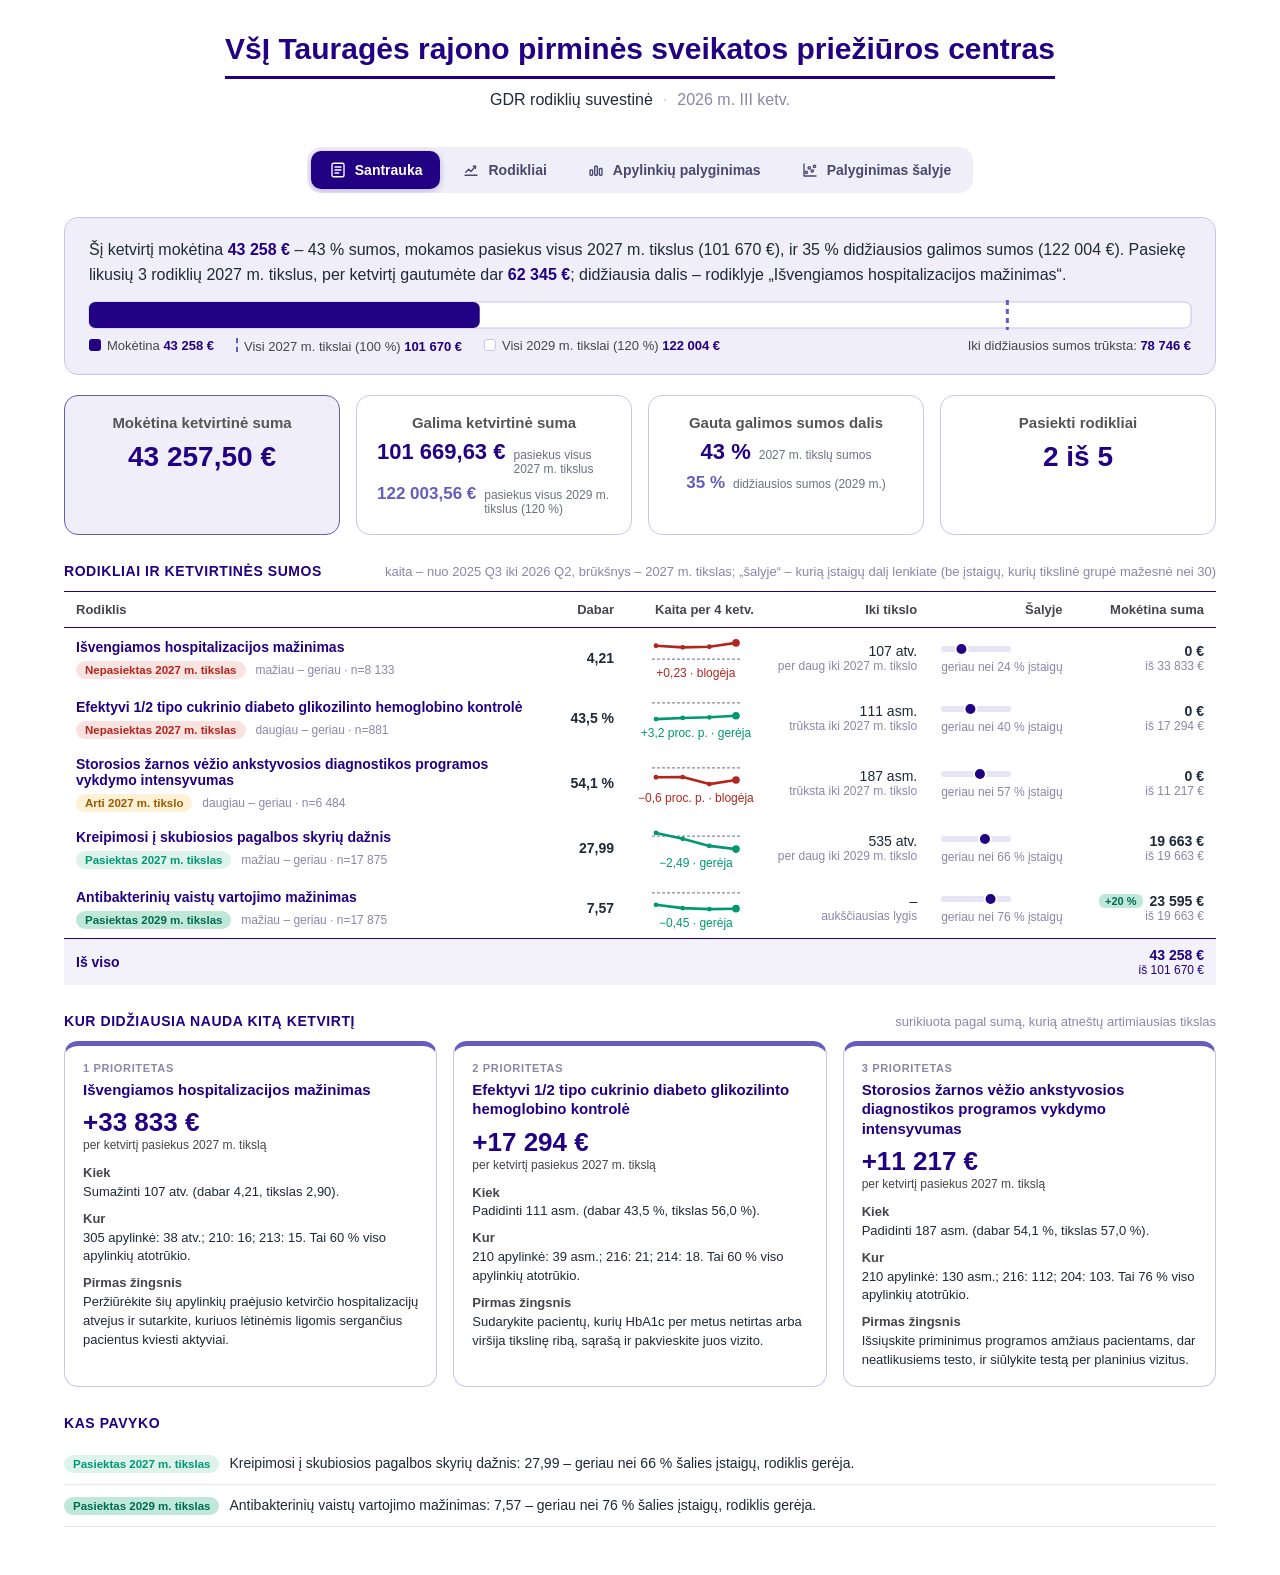
==== commit ee053b5d: "Pavyzdys: +20 % žyma prie sumos, storesnės kaitos linijos" ====
--- a/gdr-pavyzdys/index.html
+++ b/gdr-pavyzdys/index.html
@@ -4,7 +4,7 @@
 <meta name="robots" content="noindex,nofollow,noarchive,nosnippet">
 <meta name="referrer" content="no-referrer">
 <title>GDR rodiklių suvestinė – VšĮ Tauragės rajono pirminės sveikatos priežiūros centras</title>
-<link rel="stylesheet" href="assets/app.43fdf727a830.css">
+<link rel="stylesheet" href="assets/app.4b7f07df798c.css">
 </head><body><div class="wrap">
 <header>
 <h1 id="title"></h1>
@@ -51,5 +51,5 @@
 </div>
 <div class="zm" id="aZm" hidden><div class="zbg" id="aZbg"></div><div class="zc" id="aZc" role="dialog" aria-modal="true" aria-label="Padidintas rodiklis"></div></div>
 <script type="application/json" id="data">{"id": 5, "name": "VšĮ Tauragės rajono pirminės sveikatos priežiūros centras", "period": "2026 m. III ketv.", "quarters": ["2025 Q3", "2025 Q4", "2026 Q1", "2026 Q2"], "indicators": [{"nr": 1, "name": "Išvengiamos hospitalizacijos mažinimas", "lower": true, "pct": false, "per": 100, "tg": 8133, "vals": [3.98, 3.85, 3.9, 4.21], "country": 3.32, "t27": 2.9, "t28": 2.7, "t29": 2.3, "galima": 33833.28, "galima29": 40599.94, "mokama": 0.0}, {"nr": 2, "name": "Efektyvi 1/2 tipo cukrinio diabeto glikozilinto hemoglobino kontrolė", "lower": false, "pct": true, "per": null, "tg": 881, "vals": [0.4029, 0.4138, 0.42, 0.4347], "country": 0.5308, "t27": 0.56, "t28": 0.6, "t29": 0.65, "galima": 17294.03, "galima29": 20752.84, "mokama": 0.0}, {"nr": 3, "name": "Storosios žarnos vėžio ankstyvosios diagnostikos programos vykdymo intensyvumas", "lower": false, "pct": true, "per": null, "tg": 6484, "vals": [0.5477, 0.548, 0.5313, 0.5412], "country": 0.5389, "t27": 0.57, "t28": 0.62, "t29": 0.67, "galima": 11217.32, "galima29": 13460.78, "mokama": 0.0}, {"nr": 4, "name": "Kreipimosi į skubiosios pagalbos skyrių dažnis", "lower": true, "pct": false, "per": 100, "tg": 17875, "vals": [30.48, 29.57, 28.48, 27.99], "country": 31.03, "t27": 30, "t28": 27, "t29": 25, "galima": 19662.5, "galima29": 23595.0, "mokama": 19662.5}, {"nr": 5, "name": "Antibakterinių vaistų vartojimo mažinimas", "lower": true, "pct": false, "per": 100, "tg": 17875, "vals": [8.02, 7.63, 7.52, 7.57], "country": 9.53, "t27": 9.4, "t28": 8.9, "t29": 8.4, "galima": 19662.5, "galima29": 23595.0, "mokama": 23595.0}], "apyl": {"1": [{"a": "200", "pc": "5", "tg": 442, "val": 2.45}, {"a": "202", "pc": "5", "tg": 726, "val": 4.41}, {"a": "203", "pc": "5", "tg": 367, "val": 5.92}, {"a": "204", "pc": "5", "tg": 455, "val": 3.41}, {"a": "205", "pc": "5", "tg": 660, "val": 3.48}, {"a": "206", "pc": "5", "tg": 131, "val": 5.11}, {"a": "210", "pc": "5", "tg": 936, "val": 4.54}, {"a": "211", "pc": "5", "tg": 403, "val": 3.49}, {"a": "213", "pc": "5", "tg": 776, "val": 4.8}, {"a": "214", "pc": "5", "tg": 327, "val": 4.23}, {"a": "216", "pc": "5", "tg": 593, "val": 1.96}, {"a": "217", "pc": "5", "tg": 386, "val": 0.87}, {"a": "220", "pc": "5", "tg": 145, "val": 5.7}, {"a": "302", "pc": "5", "tg": 393, "val": 0.55}, {"a": "304", "pc": "5", "tg": 216, "val": 0.28}, {"a": "305", "pc": "5", "tg": 245, "val": 18.33}, {"a": "306", "pc": "5", "tg": 912, "val": 0.53}], "2": [{"a": "200", "pc": "5", "tg": 65, "val": 0.3846}, {"a": "202", "pc": "5", "tg": 95, "val": 0.6211}, {"a": "203", "pc": "5", "tg": 8, "val": 0.5}, {"a": "204", "pc": "5", "tg": 62, "val": 0.3226}, {"a": "205", "pc": "5", "tg": 99, "val": 0.7071}, {"a": "206", "pc": "5", "tg": 20, "val": 0.6}, {"a": "210", "pc": "5", "tg": 145, "val": 0.2966}, {"a": "211", "pc": "5", "tg": 55, "val": 0.4727}, {"a": "213", "pc": "5", "tg": 109, "val": 0.5138}, {"a": "214", "pc": "5", "tg": 48, "val": 0.1875}, {"a": "216", "pc": "5", "tg": 91, "val": 0.3297}, {"a": "217", "pc": "5", "tg": 57, "val": 0.4561}, {"a": "220", "pc": "5", "tg": 27, "val": 0.2593}, {"a": "302", "pc": "5", "tg": 0, "val": 0}, {"a": "304", "pc": "5", "tg": 0, "val": 0}, {"a": "305", "pc": "5", "tg": 5, "val": 0.4}, {"a": "306", "pc": "5", "tg": 3, "val": 0}], "3": [{"a": "200", "pc": "5", "tg": 471, "val": 0.5478}, {"a": "202", "pc": "5", "tg": 750, "val": 0.4947}, {"a": "203", "pc": "5", "tg": 37, "val": 0.7027}, {"a": "204", "pc": "5", "tg": 562, "val": 0.3879}, {"a": "205", "pc": "5", "tg": 716, "val": 0.5559}, {"a": "206", "pc": "5", "tg": 76, "val": 0.6711}, {"a": "210", "pc": "5", "tg": 982, "val": 0.4379}, {"a": "211", "pc": "5", "tg": 414, "val": 0.6208}, {"a": "213", "pc": "5", "tg": 828, "val": 0.558}, {"a": "214", "pc": "5", "tg": 333, "val": 0.6456}, {"a": "216", "pc": "5", "tg": 618, "val": 0.39}, {"a": "217", "pc": "5", "tg": 462, "val": 0.5563}, {"a": "220", "pc": "5", "tg": 203, "val": 0.5172}, {"a": "302", "pc": "5", "tg": 0, "val": 0}, {"a": "304", "pc": "5", "tg": 0, "val": 0}, {"a": "305", "pc": "5", "tg": 30, "val": 0.5333}, {"a": "306", "pc": "5", "tg": 0, "val": 0}], "4": [{"a": "200", "pc": "5", "tg": 990, "val": 20.66}, {"a": "202", "pc": "5", "tg": 1564, "val": 19.71}, {"a": "203", "pc": "5", "tg": 777, "val": 40.27}, {"a": "204", "pc": "5", "tg": 1199, "val": 21.52}, {"a": "205", "pc": "5", "tg": 1578, "val": 24.03}, {"a": "206", "pc": "5", "tg": 276, "val": 48.12}, {"a": "210", "pc": "5", "tg": 2076, "val": 24.96}, {"a": "211", "pc": "5", "tg": 903, "val": 24.72}, {"a": "213", "pc": "5", "tg": 1865, "val": 25.35}, {"a": "214", "pc": "5", "tg": 708, "val": 24.78}, {"a": "216", "pc": "5", "tg": 1282, "val": 23.6}, {"a": "217", "pc": "5", "tg": 931, "val": 18.04}, {"a": "220", "pc": "5", "tg": 370, "val": 17.15}, {"a": "302", "pc": "5", "tg": 676, "val": 5.14}, {"a": "304", "pc": "5", "tg": 435, "val": 3.82}, {"a": "305", "pc": "5", "tg": 730, "val": 36.76}, {"a": "306", "pc": "5", "tg": 1483, "val": 7.17}]}, "peers": {"1": [[5613, 3.76], [3383, 4.51], [754, 6.89], [879, 6.66], [0, 0], [0, 0], [76783, 2.83], [5608, 2.88], [16383, 3.7], [5257, 4.23], [2030, 3.71], [14722, 3.32], [0, 0], [5621, 3.62], [2185, 4.77], [4561, 3.3], [9066, 3.45], [7517, 3.71], [20455, 3.19], [6010, 6.42], [15411, 3.67], [7042, 6.32], [44524, 2.88], [52429, 3.53], [48350, 2.95], [40658, 2.26], [19604, 3.76], [5521, 2.38], [35043, 2.85], [960, 5.54], [4842, 4.28], [3166, 3.09], [4527, 5.31], [10911, 4.26], [18518, 2.12], [11958, 2.13], [784, 2.75], [449, 2.12], [7523, 3], [2902, 5.59], [6737, 2.66], [14418, 3.22], [13453, 3.24], [6708, 6.05], [9247, 4.15], [3953, 4.43], [5942, 4.74], [708, 3.91], [6205, 3.99], [809, 4.31], [9666, 5.25], [4433, 3.02], [1631, 3.66], [8067, 2.91], [6887, 4.31], [2224, 3.05], [4990, 4.41], [2349, 4.96], [0, 0], [11440, 3.09], [4900, 2.96], [3744, 6.86], [7859, 4.65], [862, 1.58], [4544, 4.5], [2283, 3.2], [941, 3.3], [581, 5.43], [4892, 3.83], [891, 2.64], [1101, 4.21], [470, 4.97], [919, 3.14], [0, 0], [6648, 3.21], [2320, 3.55], [1174, 4.72], [1372, 4.38], [5832, 3.21], [0, 0], [2451, 2.83], [5054, 3.33], [3222, 2.12], [0, 0], [8533, 3.39], [2485, 3.02], [12179, 3.81], [457, 4.4], [5589, 4.17], [5019, 4.57], [813, 3.65], [8297, 4.7], [2004, 2.84], [1259, 7.29], [5019, 3.48], [3970, 3.21], [1505, 2.99], [1337, 2.46], [7859, 5.24], [3763, 3.18], [4074, 1.47], [5593, 2.71], [856, 2.34], [1029, 2.27], [0, 0], [539, 4.87], [463, 6.2], [1292, 3.84], [1082, 3.07], [1310, 2.98], [2175, 4.57], [3038, 1.92], [1473, 2.94], [2101, 3.13], [3750, 2.96], [1757, 3.43], [520, 5.8], [840, 3.84], [595, 4.89], [251, 9.72], [2245, 2.93], [2089, 3.82], [411, 3.07], [675, 3.78], [4272, 3.77], [1429, 3.2], [599, 3.08], [3047, 3.81], [128, 2.67], [13369, 2.61], [471, 3.6], [2970, 2.83], [166, 6.13], [1488, 2.42], [2713, 4.07], [1365, 7.96], [503, 4.32], [3103, 2.71], [6606, 2.81], [362, 1.95], [1684, 2.78], [513, 3.13], [1198, 6.12], [2084, 2.58], [0, 0], [1205, 3.95], [3276, 2.87], [1344, 2.98], [2279, 1.91], [779, 5.42], [820, 4.8], [580, 1.76], [2072, 3.92], [1810, 4.15], [1277, 1.75], [1881, 3.83], [3331, 3.85], [1142, 2.15], [681, 2.39], [2078, 2.41], [2476, 3.14], [0, 0], [349, 2.16], [868, 3.73], [518, 1.92], [1778, 3.26], [3961, 3.69], [839, 3.6], [5969, 4.09], [1198, 5.49], [1026, 2.64], [979, 2.41], [2615, 4.51], [1614, 2.23], [0, 0], [7889, 2.3], [1650, 1.45], [659, 2.79], [1361, 3.84], [2140, 2.14], [5011, 4.23], [580, 2.84], [1700, 2.51], [1984, 2.97], [793, 2.72], [41, 2.1], [6292, 3], [960, 2.99], [8499, 3.96], [1020, 3.2], [3144, 2.54], [196, 3.71], [1568, 2.48], [1974, 3.24], [5364, 3.4], [2377, 2.29], [3461, 3.96], [1452, 2.24], [1252, 3.01], [1690, 3.24], [580, 2.13], [2149, 3.51], [2256, 3.87], [1014, 2.59], [0, 0], [1423, 7.69], [1700, 2.05], [3525, 2.24], [0, 0], [0, 0], [51, 1.48], [585, 1.43], [0, 0], [0, 0], [1260, 3.9], [0, 0], [1113, 1.86], [174, 0], [1153, 2.03], [901, 3.41], [554, 3.78], [10421, 2.86], [1439, 3.66], [0, 0], [479, 1.17], [622, 2.69], [7052, 2.88], [5336, 3.97], [1773, 2.95], [3632, 4.15], [719, 2.42], [3605, 2.33], [495, 3.19], [8106, 4.31], [4316, 5.12], [98, 2.67], [151, 5.64], [1980, 3.16], [895, 2.22], [1906, 2.84], [3886, 4.42], [388, 2.29], [1730, 2.3], [0, 0], [740, 1.25], [4920, 5.04], [578, 2.71], [2311, 4.51], [936, 6.78], [1241, 2.64], [650, 1.51], [3001, 1.94], [7419, 3.14], [228, 1.93], [1637, 3.71], [2165, 3.52], [1693, 4.77], [661, 2.72], [872, 3.33], [1007, 4.93], [3544, 4.07], [1161, 3.07], [708, 2.59], [1466, 3.79], [468, 4.29], [429, 2.4], [3934, 2.52], [1463, 3.51], [0, 0], [5388, 2.6], [555, 2.42], [349, 1.84], [2905, 2.75], [659, 3.8], [9643, 2.99], [951, 3.38], [1183, 4.16], [2755, 4.28], [0, 0], [145496, 2.75], [5156, 2.9], [2119, 3], [1227, 2.31], [574, 3.01], [434, 9.37], [718, 1.86], [862, 3.05], [2179, 4.05], [0, 0], [1919, 4.1], [8517, 3.06], [459, 2.41], [2090, 4.69], [310, 2.04], [732, 3.44], [0, 0], [889, 5.87], [3759, 5.1], [2779, 2.61], [1249, 4.49], [46, 1.43], [587, 4.03], [249, 1.75], [979, 3.91], [30, 11.45], [1342, 3], [1418, 2.4], [1297, 4.14], [1566, 3.21], [1589, 4.42], [595, 0.37], [3618, 2.7], [19, 32.88], [71, 0], [548, 7.05], [1645, 1.67], [166, 9.41], [1, 0], [3713, 6.38], [76, 0], [14809, 2.84], [4974, 2.03], [2114, 2.68], [138, 2.87], [659, 5.28], [1194, 5.27], [63, 14.9], [2095, 3.72], [432, 8.69], [2766, 4.24], [36, 9.64], [7622, 2.35], [656, 1.76], [249, 2.88], [208, 0.2], [328, 0.8], [413, 5.68], [109, 8.71], [436, 2.64], [618, 3.25], [25675, 3.21], [2133, 3.46]], "2": [[689, 0.3585], [383, 0.564], [107, 0.6636], [131, 0.3435], [0, 0], [0, 0], [10926, 0.6604], [720, 0.6375], [2551, 0.7381], [724, 0.471], [263, 0.4601], [1994, 0.6399], [0, 0], [621, 0.3366], [352, 0.5625], [574, 0.2578], [951, 0.4164], [874, 0.4199], [3025, 0.4228], [848, 0.5342], [1829, 0.3324], [912, 0.4287], [6846, 0.6376], [5701, 0.6769], [6672, 0.5573], [5799, 0.6422], [2940, 0.4493], [795, 0.7031], [4851, 0.5096], [132, 0.2652], [676, 0.3964], [365, 0.1863], [739, 0.5156], [1839, 0.5291], [2138, 0.5734], [1078, 0.5668], [97, 0.5052], [67, 0.7164], [875, 0.6023], [455, 0.6264], [1055, 0.6701], [1964, 0.5631], [1816, 0.4488], [1010, 0.5208], [1153, 0.5585], [536, 0.3843], [783, 0.4534], [35, 0], [701, 0.2796], [64, 0.0469], [1236, 0.5251], [807, 0.544], [260, 0.5385], [1046, 0.5143], [1015, 0.6217], [223, 0.5112], [659, 0.2731], [308, 0.3442], [0, 0], [1420, 0.2254], [603, 0.607], [455, 0.4813], [919, 0.3787], [79, 0.6076], [668, 0.5269], [199, 0.4824], [144, 0.7431], [67, 0.6716], [691, 0.4964], [109, 0.5229], [129, 0.4651], [52, 0.1154], [157, 0.2803], [0, 0], [871, 0.5362], [282, 0.3936], [85, 0.0706], [159, 0.2264], [983, 0.5453], [0, 0], [325, 0.2277], [762, 0.5827], [348, 0.4684], [0, 0], [1130, 0.454], [350, 0.4371], [1103, 0.2892], [60, 0.0833], [911, 0.4149], [910, 0.4418], [94, 0.3511], [1108, 0.2383], [259, 0.3861], [219, 0.5251], [761, 0.364], [540, 0.5407], [186, 0.5699], [57, 0.2982], [1017, 0.3245], [329, 0.5319], [227, 0.4581], [701, 0.3367], [123, 0.6016], [126, 0.6032], [0, 0], [60, 0.5], [52, 0.7115], [178, 0.6798], [153, 0.3007], [153, 0.085], [303, 0.5314], [372, 0.5565], [220, 0.4545], [234, 0.2009], [453, 0.1457], [118, 0.3136], [77, 0.7273], [86, 0.6163], [57, 0.0702], [19, 0.0526], [216, 0.4028], [232, 0.3621], [67, 0.6866], [77, 0.6623], [351, 0.2393], [152, 0.2105], [91, 0.7363], [397, 0.4685], [12, 0.0833], [1043, 0.6491], [92, 0.6522], [360, 0.6722], [27, 0.3333], [273, 0.619], [463, 0.6393], [160, 0.6125], [44, 0.3182], [287, 0.3902], [834, 0.7386], [18, 0.0556], [262, 0.7672], [63, 0.381], [125, 0.56], [256, 0.5352], [0, 0], [172, 0.7093], [332, 0.5994], [122, 0.1148], [324, 0.6296], [123, 0.4472], [115, 0.713], [90, 0.1889], [305, 0.3049], [157, 0.4076], [119, 0.4538], [281, 0.7046], [354, 0.5169], [66, 0.3182], [103, 0.3398], [107, 0.1682], [131, 0.6718], [0, 0], [75, 0.8933], [91, 0.4176], [47, 0.2553], [171, 0.3977], [388, 0.3067], [92, 0.5652], [671, 0.4635], [116, 0.4052], [69, 0.5652], [168, 0.631], [420, 0.2333], [214, 0.4159], [0, 0], [642, 0.243], [120, 0.4333], [96, 0.5625], [121, 0.4463], [203, 0.3498], [405, 0.6], [47, 0.3191], [180, 0.2833], [198, 0.6263], [87, 0.3333], [6, 0], [777, 0.6988], [81, 0.6173], [1031, 0.5422], [72, 0.3611], [197, 0.335], [39, 0.2821], [270, 0.4593], [132, 0.3712], [417, 0.3573], [290, 0.4207], [383, 0.1854], [151, 0.4636], [150, 0.6933], [73, 0.7534], [27, 0.1852], [232, 0.431], [343, 0.6122], [109, 0.422], [0, 0], [161, 0.441], [156, 0.4423], [232, 0.3405], [0, 0], [0, 0], [8, 0.125], [58, 0.6552], [0, 0], [0, 0], [181, 0.5138], [0, 0], [147, 0.2109], [1, 0], [168, 0.494], [104, 0.7404], [74, 0.3649], [848, 0.5342], [204, 0.5343], [0, 0], [87, 0.2529], [82, 0.7439], [581, 0.5559], [687, 0.508], [247, 0.2915], [592, 0.6284], [70, 0.3429], [336, 0.4673], [38, 0.3158], [681, 0.4772], [599, 0.606], [52, 0.7885], [21, 0.3333], [177, 0.5989], [73, 0.3562], [148, 0.3378], [447, 0.5973], [49, 0.4694], [266, 0.3383], [0, 0], [54, 0.6111], [379, 0.5646], [85, 0.5294], [94, 0.5], [112, 0.0625], [57, 0.3158], [45, 0.3556], [267, 0.4157], [662, 0.4577], [36, 0.0833], [195, 0.3179], [246, 0.435], [177, 0.3729], [78, 0.0513], [92, 0.5326], [112, 0.0446], [406, 0.8744], [117, 0.6068], [95, 0.1684], [164, 0.4573], [39, 0.1795], [44, 0.3864], [423, 0.227], [199, 0.4824], [0, 0], [428, 0.4556], [30, 0.1333], [26, 0.1538], [357, 0.6555], [74, 0.3649], [1022, 0.6174], [78, 0.4615], [148, 0.5], [330, 0.7303], [0, 0], [14923, 0.5467], [222, 0.6486], [203, 0.4138], [64, 0.1875], [40, 0.15], [75, 0.3467], [81, 0.2469], [122, 0.5246], [245, 0.4694], [0, 0], [255, 0.6627], [1312, 0.5541], [49, 0.6939], [271, 0.5904], [32, 0.3125], [65, 0.7846], [0, 0], [143, 0.4545], [613, 0.6656], [420, 0.319], [188, 0.6543], [10, 0.3], [101, 0.6139], [13, 0.3846], [65, 0.2769], [12, 0.8333], [219, 0.7032], [113, 0.6903], [234, 0.5641], [153, 0.4052], [212, 0.1321], [2, 0], [566, 0.6466], [3, 0], [2, 1], [82, 0.3537], [57, 0.5088], [18, 0.3333], [0, 0], [538, 0.487], [1, 0], [2375, 0.7575], [611, 0.6743], [207, 0.6522], [3, 0.6667], [72, 0.7083], [59, 0.1695], [7, 0.7143], [153, 0.6144], [72, 0.75], [317, 0.7192], [1, 1], [915, 0.4273], [57, 0.614], [13, 0.4615], [4, 0.25], [12, 0.25], [63, 0.2222], [20, 0.55], [5, 0.2], [18, 0.0556], [3056, 0.642], [255, 0.7569]], "3": [[4803, 0.3685], [2469, 0.6229], [677, 0.4904], [891, 0.5892], [9, 0], [1, 0], [54378, 0.6399], [4674, 0.2154], [13427, 0.5782], [4787, 0.6605], [1582, 0.4469], [9692, 0.5142], [0, 0], [4315, 0.5388], [1800, 0.6072], [3618, 0.5064], [6417, 0.4265], [5876, 0.4998], [17245, 0.5099], [5943, 0.2704], [13016, 0.4096], [6647, 0.5597], [25394, 0.5364], [27723, 0.5727], [36062, 0.6001], [25059, 0.7371], [15308, 0.505], [4378, 0.2227], [24330, 0.6038], [950, 0.3421], [4025, 0.3906], [2103, 0.359], [3360, 0.5661], [9013, 0.5664], [14605, 0.6097], [6698, 0.6769], [742, 0.5013], [386, 0.6917], [6389, 0.5791], [2800, 0.6696], [5272, 0.5622], [11663, 0.6559], [10966, 0.5528], [6464, 0.4489], [8298, 0.5469], [3503, 0.4393], [5734, 0.563], [700, 0.3443], [5099, 0.4487], [553, 0.4774], [7713, 0.6497], [3423, 0.5483], [1382, 0.4414], [6788, 0.5242], [5775, 0.5444], [1539, 0.6238], [4527, 0.4566], [2104, 0.4995], [0, 0], [9557, 0.2785], [4035, 0.5941], [4080, 0.574], [6896, 0.5318], [729, 0.5021], [4162, 0.4901], [1702, 0.6228], [766, 0.5091], [447, 0.5928], [3695, 0.3922], [590, 0.8102], [959, 0.6434], [400, 0.455], [805, 0.5304], [1, 0], [5300, 0.5543], [1686, 0.567], [813, 0.3481], [1253, 0.5339], [4843, 0.5389], [3, 0], [2101, 0.4964], [4719, 0.4868], [2469, 0.612], [6, 0], [6801, 0.4564], [2229, 0.5675], [8681, 0.4671], [481, 0.5551], [6516, 0.4851], [4902, 0.6057], [600, 0.5433], [6598, 0.5341], [1623, 0.427], [1267, 0.6393], [4358, 0.4351], [3568, 0.6183], [1200, 0.4092], [640, 0.4797], [6737, 0.309], [2299, 0.5411], [1742, 0.6561], [4444, 0.5511], [760, 0.4276], [733, 0.7954], [1, 0], [451, 0.4767], [414, 0.6111], [972, 0.7119], [758, 0.6438], [1275, 0.4204], [1997, 0.4787], [2314, 0.5856], [1621, 0.5601], [1523, 0.5089], [3241, 0.4159], [1177, 0.3127], [376, 0.6596], [637, 0.6782], [511, 0.0822], [420, 0.0619], [1726, 0.3691], [1538, 0.4551], [339, 0.2242], [519, 0.736], [2807, 0.5305], [1147, 0.3766], [464, 0.6703], [2449, 0.5284], [188, 0.0691], [5641, 0.6281], [518, 0.7915], [2538, 0.4551], [266, 0.2331], [1523, 0.6133], [2293, 0.6184], [1054, 0.648], [397, 0.4836], [2415, 0.4137], [4006, 0.7504], [205, 0.2341], [1500, 0.6833], [566, 0.6784], [668, 0.6422], [1570, 0.7038], [2, 0], [1048, 0.5649], [2061, 0.6783], [895, 0.2257], [1746, 0.5418], [833, 0.4346], [826, 0.7785], [588, 0.3622], [2219, 0.3628], [1203, 0.5869], [831, 0.6378], [1356, 0.6372], [2338, 0.5783], [511, 0.4814], [646, 0.3452], [1106, 0.3237], [727, 0.7772], [0, 0], [597, 0.6683], [885, 0.5876], [370, 0.5595], [1235, 0.5619], [3139, 0.4126], [745, 0.506], [5392, 0.428], [821, 0.6224], [640, 0.4016], [829, 0.684], [2204, 0.5177], [1312, 0.5831], [0, 0], [4990, 0.2866], [907, 0.4278], [611, 0.5139], [702, 0.4801], [1491, 0.4306], [2486, 0.5543], [414, 0.2874], [1541, 0.3699], [1270, 0.615], [624, 0.5593], [44, 0.0682], [4443, 0.5325], [428, 0.472], [6512, 0.5209], [797, 0.2936], [1287, 0.481], [246, 0.7073], [1419, 0.4538], [1031, 0.9476], [3096, 0.603], [1629, 0.3818], [2879, 0.3484], [1175, 0.5557], [618, 0.4337], [887, 0.4307], [371, 0.407], [1586, 0.5397], [2090, 0.5976], [652, 0.5475], [2, 0], [1301, 0.4435], [1114, 0.4569], [1818, 0.3262], [0, 0], [1, 0], [73, 0.0822], [321, 0.6729], [6, 0], [1, 0], [1143, 0.6352], [1, 0], [2861, 0.1758], [53, 0.5472], [934, 0.6745], [559, 0.7835], [327, 0.5413], [5991, 0.5558], [1151, 0.4796], [10, 0], [480, 0.5083], [581, 0.7332], [4295, 0.6012], [3810, 0.3564], [1537, 0.5049], [2986, 0.704], [572, 0.0804], [2429, 0.5109], [330, 0.3061], [6007, 0.4824], [3365, 0.5195], [330, 0.2515], [480, 0.0708], [1079, 0.6209], [610, 0.4115], [921, 0.4723], [2452, 0.5551], [611, 0.4501], [1737, 0.5314], [0, 0], [347, 0.5764], [2028, 0.4497], [544, 0.4246], [695, 0.3727], [1036, 0.3417], [354, 0.4124], [365, 0.3041], [1841, 0.4927], [5394, 0.3686], [236, 0.3814], [1292, 0.4071], [2083, 0.4052], [1204, 0.564], [561, 0.1783], [740, 0.6], [878, 0.4772], [3228, 0.8522], [837, 0.8817], [553, 0.4593], [967, 0.5357], [307, 0.4365], [317, 0.4479], [3088, 0.4067], [1287, 0.627], [5, 0], [3628, 0.5259], [429, 0.8112], [356, 0.1854], [2122, 0.5905], [452, 0.5221], [6346, 0.7526], [443, 0.4176], [871, 0.4053], [1764, 0.6718], [0, 0], [92278, 0.5307], [1599, 0.6191], [1172, 0.6032], [1205, 0.166], [255, 0.5098], [284, 0.4648], [511, 0.0254], [1647, 0.187], [1658, 0.5018], [9, 0], [1385, 0.5921], [6282, 0.5075], [408, 0.4706], [1683, 0.6197], [223, 0.2556], [487, 0.7906], [0, 0], [762, 0.7874], [3010, 0.4611], [2023, 0.5111], [1112, 0.6592], [60, 0.1833], [534, 0.2378], [118, 0.6102], [757, 0.2906], [4, 0], [1165, 0.4609], [770, 0.6026], [1049, 0.4509], [987, 0.6829], [1158, 0.4914], [32, 0.4063], [2689, 0.7367], [10, 0.2], [16, 0.1875], [382, 0.4188], [398, 0.4246], [130, 0.3231], [0, 0], [2511, 0.5301], [20, 0.65], [14508, 0.5325], [3780, 0.7714], [1170, 0.6068], [40, 0.75], [223, 0.583], [359, 0.3593], [43, 0.6047], [1110, 0.5441], [135, 0.6296], [1685, 0.705], [20, 0.4], [6316, 0.493], [372, 0.6371], [122, 0.418], [59, 0.7119], [171, 0.4737], [318, 0.6038], [34, 0.4706], [67, 0.4179], [138, 0.3696], [18545, 0.6762], [1322, 0.5318]], "4": [[11488, 37.81], [7658, 32.84], [1613, 28.01], [1923, 30.11], [37, 2.38], [1, 0], [157507, 33.57], [12208, 34.21], [33361, 33.25], [10085, 33], [3755, 26.83], [27333, 46.85], [1, 0], [12156, 32.88], [4663, 34.41], [8816, 31.2], [18295, 35.84], [15666, 38.52], [42431, 37.81], [12571, 26.07], [32369, 26.97], [14762, 27.01], [93154, 31.39], [121956, 29.52], [116268, 27.92], [87760, 27.53], [42576, 30.39], [11488, 31.77], [70348, 30.31], [2482, 28.07], [10548, 36.19], [6641, 36.04], [8389, 27.48], [21087, 34.62], [40083, 27.78], [25171, 25.71], [1734, 20.64], [906, 28.51], [15153, 31.45], [6559, 34.61], [13291, 32.14], [30198, 26.14], [27643, 24.55], [15119, 23.76], [18253, 22.09], [7775, 25.8], [13102, 24.16], [1637, 20.17], [15339, 26.12], [1412, 32.71], [21194, 26.53], [9745, 29.15], [3328, 43.1], [17708, 35.53], [13926, 43.18], [4270, 30.78], [10707, 39.94], [4533, 30.29], [1, 0], [28557, 25.38], [9924, 33.88], [8813, 22.96], [17510, 40.38], [1903, 21.63], [9919, 30.2], [5241, 27.06], [1753, 37.69], [1151, 30.19], [9022, 39.48], [1485, 34.48], [2176, 42.44], [944, 25.38], [1829, 35.2], [2, 0], [12983, 45.24], [5114, 25.97], [2257, 33.69], [3060, 30.45], [10070, 32.32], [4, 0], [5477, 30.11], [10455, 30.07], [6793, 26.53], [14, 0], [16863, 45.02], [5212, 28], [25355, 29.58], [1045, 28.55], [11159, 26.84], [10852, 47.95], [1502, 36.99], [15731, 36.22], [4036, 34.14], [2570, 36.34], [10981, 41.85], [8399, 29.08], [3111, 38.56], [3021, 39.28], [16585, 27.15], [8006, 31.18], [9081, 26.75], [10597, 22.74], [1787, 33.6], [1980, 30.42], [1, 0], [1235, 28.19], [1050, 20.18], [2408, 29.22], [1577, 20.17], [3553, 30.71], [3788, 30.21], [5606, 29.26], [3014, 37.11], [4122, 23.99], [8411, 24.3], [4422, 45.26], [970, 38], [1732, 21.39], [1089, 25.3], [1030, 19.01], [4736, 25.35], [3666, 51.99], [818, 34.96], [1383, 33.02], [9127, 38.24], [3593, 31.93], [1192, 30.8], [6009, 40.19], [444, 17.6], [27929, 33.37], [1253, 30.51], [5186, 29.04], [931, 23.34], [3436, 24.38], [5442, 30.78], [2805, 26.49], [958, 29.26], [6861, 31.54], [13776, 31.22], [976, 33.38], [3551, 27.76], [1277, 23.63], [2142, 34.34], [3870, 31.42], [9, 22.03], [2366, 29.17], [7411, 32.37], [3408, 27.61], [4131, 26.38], [1612, 28.52], [1855, 26.33], [1078, 27.31], [5077, 37.42], [4067, 22.28], [2694, 31.02], [3507, 34.22], [6973, 34.25], [2130, 40.29], [1420, 35.25], [5086, 24.3], [5442, 32.31], [2, 0], [1307, 26.44], [1845, 21.76], [921, 34.66], [3867, 32.49], [9069, 30.45], [1878, 21.3], [14180, 32.63], [2696, 34.24], [3246, 28.32], [1704, 28.95], [5627, 25.25], [2893, 28.22], [2, 0], [19212, 25.73], [3935, 26.23], [1240, 37.95], [2729, 42.58], [5158, 25.84], [12939, 37.4], [1123, 37.86], [3740, 23.49], [3514, 36.79], [1560, 29.89], [102, 16.03], [13450, 32.07], [2121, 44.35], [16766, 32.29], [3002, 22.15], [6758, 28.15], [491, 21.07], [2561, 31.05], [3517, 50.88], [10830, 33.12], [5162, 24.65], [7255, 29.32], [3370, 22.77], [2684, 25.19], [4478, 27.8], [1845, 26.89], [4335, 32.51], [4781, 23.25], [2070, 30.27], [2, 0], [3400, 32.39], [4248, 26.76], [9051, 26.89], [2, 0], [2, 0], [250, 28.83], [1384, 32.98], [16, 0], [3, 0], [2655, 22.46], [2, 0], [11436, 18.86], [518, 33.72], [2591, 28.25], [1565, 34.24], [1085, 40.13], [26147, 31.67], [2593, 28.04], [18, 18.11], [977, 16.39], [1378, 21.55], [16763, 33.08], [10321, 26.76], [3522, 29.04], [6980, 33.26], [1272, 22.89], [8766, 25.62], [1181, 32.83], [24342, 30.2], [8354, 32.03], [746, 20.8], [1585, 15.03], [4430, 36.97], [2083, 31.2], [3930, 30.5], [8111, 37.56], [2152, 17.59], [3234, 20.76], [2, 0], [1526, 30.37], [10903, 38.51], [1306, 35.74], [5392, 30.66], [2311, 26.05], [3129, 24.54], [2807, 22.39], [6860, 29.9], [23091, 29.91], [485, 27.99], [3278, 32.84], [5429, 25.28], [3484, 36.31], [1182, 29.47], [1548, 44.25], [2569, 28.54], [8290, 31.63], [2129, 45.66], [1364, 34], [2975, 37.8], [897, 26.91], [846, 34.43], [8807, 29.6], [3237, 19.56], [7, 0], [13473, 27.61], [1138, 36.31], [923, 27.52], [5953, 26.68], [1224, 36.37], [23184, 27.65], [2363, 29.83], [2495, 28.97], [4918, 27.93], [3, 0], [323657, 30.11], [12462, 32.53], [4662, 23.45], [6691, 50.25], [1301, 26.98], [594, 60.61], [1210, 33.72], [4788, 21.89], [4631, 30.57], [33, 16.83], [3817, 37.83], [15829, 44.26], [997, 21.82], [5081, 35.36], [1192, 36.27], [1548, 28.96], [1, 22.12], [1951, 24.93], [6563, 27.74], [4379, 47.18], [2338, 39.61], [158, 14.54], [1184, 30.12], [1130, 25.34], [2240, 24.22], [30, 51.35], [3295, 32.46], [3201, 29.4], [3209, 32.42], [3599, 30.27], [3414, 26], [1213, 21.07], [6687, 34.46], [48, 117.82], [173, 27.57], [1358, 46.02], [5232, 25.42], [774, 36.16], [5, 7.37], [6410, 47.65], [145, 18.2], [33282, 27.21], [11646, 30.23], [3579, 50.89], [377, 49.01], [1096, 32.37], [2815, 34.95], [137, 32.59], [4836, 36.93], [815, 61.2], [5094, 48.04], [107, 24.3], [15474, 31.48], [1259, 30.9], [697, 42.86], [484, 35.79], [943, 29.53], [713, 36.56], [156, 40.76], [1236, 32.1], [1845, 33.62], [52749, 30.18], [4257, 40.15]], "5": [[11488, 10.88], [7658, 8.27], [1613, 6.6], [1923, 8.53], [37, 0], [1, 0], [157507, 9.22], [12208, 6.52], [33361, 9.43], [10085, 9.54], [3755, 6.47], [27333, 9.78], [1, 0], [12156, 9.06], [4663, 8.32], [8816, 7.49], [18295, 8.44], [15666, 8.11], [42431, 9.23], [12571, 8.8], [32369, 8.44], [14762, 9.56], [93154, 9.72], [121956, 10.65], [116268, 10.27], [87760, 10.28], [42576, 9.65], [11488, 9.76], [70348, 10.64], [2482, 3.72], [10548, 8.34], [6641, 6.31], [8389, 10.08], [21087, 9.74], [40083, 9.87], [25171, 8.17], [1734, 8.34], [906, 15.37], [15153, 10.32], [6559, 6.78], [13291, 8.94], [30198, 8.88], [27643, 8.46], [15119, 6.31], [18253, 10.32], [7775, 7.93], [13102, 8.82], [1637, 9.96], [15339, 6.67], [1412, 10.51], [21194, 10.29], [9745, 10.7], [3328, 6.49], [17708, 6.18], [13926, 8.65], [4270, 8.63], [10707, 7.9], [4533, 7.76], [1, 0], [28557, 6.51], [9924, 10.5], [8813, 6.25], [17510, 25.33], [1903, 11.9], [9919, 11.22], [5241, 7.99], [1753, 13.19], [1151, 7.46], [9022, 8.06], [1485, 7.61], [2176, 8.93], [944, 10.55], [1829, 3.96], [2, 0], [12983, 11.64], [5114, 9.96], [2257, 13.53], [3060, 7.59], [10070, 13.16], [4, 0], [5477, 8], [10455, 8.7], [6793, 9.62], [14, 0], [16863, 9.57], [5212, 6.52], [25355, 8.66], [1045, 7.6], [11159, 12.77], [10852, 10.29], [1502, 11.48], [15731, 9.56], [4036, 12.16], [2570, 6.64], [10981, 8.5], [8399, 8.62], [3111, 9.67], [3021, 9.05], [16585, 8.92], [8006, 10.32], [9081, 14.32], [10597, 9.99], [1787, 7.19], [1980, 17.19], [1, 0], [1235, 4.76], [1050, 10.07], [2408, 12.6], [1577, 9.43], [3553, 8.72], [3788, 11.04], [5606, 13.2], [3014, 12.65], [4122, 12.58], [8411, 10.92], [4422, 7.6], [970, 9.62], [1732, 6.23], [1089, 14.51], [1030, 7], [4736, 8.47], [3666, 9.86], [818, 8.26], [1383, 6.79], [9127, 12.36], [3593, 11.6], [1192, 4.89], [6009, 11.94], [444, 4], [27929, 9.59], [1253, 9.05], [5186, 12.01], [931, 9.9], [3436, 6.77], [5442, 12.49], [2805, 6.96], [958, 10.12], [6861, 8.24], [13776, 9.77], [976, 10.39], [3551, 8.28], [1277, 4.9], [2142, 14.06], [3870, 39.3], [9, 0], [2366, 10.46], [7411, 14.6], [3408, 5.56], [4131, 9.95], [1612, 9.37], [1855, 9.67], [1078, 13.3], [5077, 6.27], [4067, 9.11], [2694, 9.87], [3507, 11.16], [6973, 6.15], [2130, 10.45], [1420, 6.24], [5086, 8.66], [5442, 6.78], [2, 0], [1307, 5.13], [1845, 7.54], [921, 2.44], [3867, 8.61], [9069, 7.11], [1878, 3.85], [14180, 9.61], [2696, 9.01], [3246, 9.44], [1704, 5.21], [5627, 10.3], [2893, 6.61], [2, 0], [19212, 6.97], [3935, 10.02], [1240, 6.27], [2729, 7.21], [5158, 8.25], [12939, 10.34], [1123, 5.69], [3740, 9.74], [3514, 10.23], [1560, 12.5], [102, 8.88], [13450, 8.58], [2121, 7.39], [16766, 15.51], [3002, 10.47], [6758, 9.32], [491, 19.96], [2561, 10.11], [3517, 12.63], [10830, 12.28], [5162, 5.86], [7255, 6.72], [3370, 9.02], [2684, 7.56], [4478, 9.79], [1845, 7.01], [4335, 9.17], [4781, 8.99], [2070, 8.7], [2, 0], [3400, 7.77], [4248, 9.73], [9051, 8.25], [2, 0], [2, 0], [250, 11.21], [1384, 7.91], [16, 0], [3, 0], [2655, 11.9], [2, 0], [11436, 3.57], [518, 12.79], [2591, 6.91], [1565, 6.79], [1085, 10.75], [26147, 10.02], [2593, 14.27], [18, 0], [977, 5.58], [1378, 2.91], [16763, 9.31], [10321, 9.83], [3522, 8.86], [6980, 8.62], [1272, 10.72], [8766, 7.53], [1181, 7.74], [24342, 7.18], [8354, 8.11], [746, 17.85], [1585, 2.64], [4430, 10.52], [2083, 6.83], [3930, 11.54], [8111, 8.5], [2152, 2.97], [3234, 6.65], [2, 0], [1526, 8.54], [10903, 7.8], [1306, 8.03], [5392, 10.04], [2311, 5.78], [3129, 7.9], [2807, 9.03], [6860, 10.65], [23091, 7.41], [485, 9.27], [3278, 11.64], [5429, 8.02], [3484, 11], [1182, 12.88], [1548, 14.42], [2569, 12.61], [8290, 8.43], [2129, 11.62], [1364, 10.8], [2975, 7.47], [897, 8.86], [846, 9.65], [8807, 10.71], [3237, 11.94], [7, 0], [13473, 9.82], [1138, 9.46], [923, 10.72], [5953, 8.84], [1224, 7.64], [23184, 8.31], [2363, 7.28], [2495, 8.35], [4918, 10.87], [3, 0], [323657, 9.62], [12462, 8.88], [4662, 9.14], [6691, 1.07], [1301, 15.06], [594, 4.08], [1210, 6.4], [4788, 4.69], [4631, 11.74], [33, 0], [3817, 13.56], [15829, 10.85], [997, 8.56], [5081, 11.45], [1192, 3.71], [1548, 8.22], [1, 21.92], [1951, 6.54], [6563, 7.2], [4379, 10.84], [2338, 9.45], [158, 6.01], [1184, 10.03], [1130, 12.97], [2240, 11.33], [30, 56.28], [3295, 11.3], [3201, 7.3], [3209, 8.76], [3599, 10.4], [3414, 9.46], [1213, 7.22], [6687, 11.03], [48, 15.16], [173, 8.53], [1358, 13.8], [5232, 11.25], [774, 3.31], [5, 0], [6410, 11.2], [145, 14.93], [33282, 8.18], [11646, 9.36], [3579, 11.58], [377, 8.63], [1096, 14.13], [2815, 10.82], [137, 31.09], [4836, 11.64], [815, 14.5], [5094, 12.57], [107, 12.29], [15474, 11.12], [1259, 10.99], [697, 8.14], [484, 15.56], [943, 12.24], [713, 14.51], [156, 21.05], [1236, 9.75], [1845, 15.02], [52749, 9.15], [4257, 9.46]]}}</script>
-<script src="assets/app.1c11eee0a320.js"></script>
+<script src="assets/app.599190ce0466.js"></script>
 </body></html>
--- a/gdr-pavyzdys/assets/app.4b7f07df798c.css
+++ b/gdr-pavyzdys/assets/app.4b7f07df798c.css
@@ -0,0 +1,185 @@
+:root{--violet:#220083;--bad:#B3261E;--ok:#009870;--mut:#8A87A8;--lav:#F0EEF9;--line:#C9C6EC}
+*{box-sizing:border-box}
+body{font-family:Inter,"Segoe UI",Arial,sans-serif;margin:0;background:#fff;color:#1F2937}
+.wrap{max-width:1200px;margin:0 auto;padding:0 24px 48px}
+header{text-align:center;margin-bottom:28px;padding-top:32px}
+h1{display:inline-block;margin:0;padding-bottom:10px;border-bottom:3px solid var(--violet);color:var(--violet);font-size:30px;font-weight:700}
+.sub{margin-top:12px;font-size:16px;color:#1F2937}
+.per{font-size:16px;color:var(--mut)}.per::before{content:"·";margin:0 10px;color:var(--line)}
+.cards{display:grid;grid-template-columns:repeat(4,1fr);gap:16px}
+.card{background:#fff;border:1px solid var(--line);border-radius:14px;padding:18px 20px;text-align:center}
+.card .l{font-size:15px;font-weight:700;color:#555}
+.card .v{font-size:28px;font-weight:700;color:var(--violet);margin-top:10px;white-space:nowrap}
+.card.main{background:var(--lav);border-color:#645DC0}
+@media(max-width:900px){.cards{grid-template-columns:repeat(2,1fr)}}
+@media(max-width:380px){.cards{grid-template-columns:1fr}}
+[hidden]{display:none!important}
+.page{display:none}.page.active{display:block}
+.empty{text-align:center;color:var(--mut);padding:48px 0;font-size:15px}
+.page h2{margin:28px 0 12px;font-size:20px;color:var(--violet)}
+.thead{display:flex;justify-content:space-between;align-items:baseline;gap:12px;flex-wrap:wrap;margin:28px 0 12px}
+.thead h2{margin:0;font-size:14px;letter-spacing:.04em;text-transform:uppercase}.thead span{font-size:13px;color:var(--mut)}
+table.t{width:100%;border-collapse:collapse;font-size:14px}
+table.t th{background:#fff;color:#44464B;font-weight:700;font-size:13px;padding:10px 12px;text-align:right;border-top:1px solid #210084;border-bottom:1px solid #210084}
+table.t td{padding:10px 12px;text-align:right;color:#1F2937;background:#fff;white-space:nowrap}
+table.t th:first-child,table.t td:first-child{text-align:left;white-space:normal}
+table.t td.g{color:var(--mut)}
+table.t td.k{font-weight:700}
+table.t tr.tot td{background:#F3F2FB;color:var(--violet);font-weight:700;border-top:1px solid #210084}
+table.t tr.tot td.g{color:var(--violet)}
+.tw{overflow-x:auto}
+/* rodiklio filtras skirtuko viršuje */
+.filters{max-width:640px;margin:0 auto 16px}
+.filters label,.pick label,.gr .lbl{display:block;font-size:11px;font-weight:700;color:var(--mut);letter-spacing:.06em;text-transform:uppercase}
+/* apylinkių skirtukas – viena eilutė: rodiklis, apylinkė (tik taškiniam grafikui) ir grafiko pasirinkimas; siaurame ekrane – vienas po kitu */
+.bar{display:flex;flex-wrap:wrap;gap:12px 16px;align-items:flex-end;margin-bottom:16px}
+.bar .filters,.bar .pick{flex:1 1 220px;max-width:none;margin:0}
+.bar .pick{flex:1.3 1 230px}.bar .fil{flex:0 1 170px}
+@media(max-width:700px){.bar .fil{flex:1 1 100%}}
+.gr{flex:none;max-width:100%}
+.sw{display:inline-flex;gap:4px;padding:4px;margin-top:6px;background:var(--lav);border-radius:12px;max-width:100%}
+.sw button{padding:9px 16px;border:0;border-radius:9px;background:transparent;color:#4B4870;font:600 14px Inter,"Segoe UI",Arial,sans-serif;cursor:pointer;transition:background .15s,color .15s}
+.sw button:hover{color:var(--violet)}
+.sw button:focus-visible{outline:2px solid var(--violet);outline-offset:2px}
+.sw button.active{background:#fff;color:var(--violet);box-shadow:0 1px 4px rgba(34,0,131,.2)}
+@media(max-width:480px){.gr{flex:1 1 100%}.sw{display:flex}.sw button{flex:1;padding:9px 6px;font-size:13px}}
+select{width:100%;margin-top:6px;padding:12px;border:1px solid var(--line);border-radius:10px;font:15px Inter,"Segoe UI",Arial,sans-serif;color:#1F2937;background:#fff}
+select:focus{outline:2px solid var(--violet)}
+/* kiekvienas rodiklis – atskira kortelė su spalvota viršutine juosta */
+.stackw{display:grid;gap:32px}.stackw>*{min-width:0}
+.panel{border:1px solid var(--line);border-top:5px solid #645DC0;border-radius:14px;padding:22px 26px 18px;background:#fff;box-shadow:0 2px 10px rgba(34,0,131,.06)}
+@media(max-width:600px){.panel{padding:16px 14px 12px}.panel>.ph{flex-direction:column;gap:8px}.panel>.ph b{font-size:17px}}
+.ph{display:flex;justify-content:space-between;gap:12px;align-items:flex-start}
+.ph b{font-size:19px;color:var(--violet)}
+.badge{padding:6px 14px;border-radius:20px;font-size:13px;font-weight:700;white-space:nowrap}
+.badge.bad{background:#F9E3E1;color:var(--bad)}.badge.ok{background:#DDF3EC;color:var(--ok)}
+.badge.top{background:#BFE8DB;color:#006B4F}.badge.na{background:#eee;color:#666}
+.big{font-size:44px;font-weight:700;color:var(--violet);margin:16px 0 4px}.big small{font-size:14px;font-weight:400;color:var(--mut);margin-left:10px}
+.panel svg{width:100%;height:auto;display:block}
+.lg{display:flex;justify-content:center;gap:32px;flex-wrap:wrap;margin-top:8px;font-size:14px;color:var(--violet)}
+.lg i{display:inline-block;width:14px;height:14px;border-radius:50%;margin-right:8px;vertical-align:-2px}
+nav{position:sticky;top:0;z-index:10;display:flex;justify-content:center;margin:0 -24px 14px;padding:10px 24px;background:rgba(255,255,255,.92);backdrop-filter:blur(6px)}
+nav .seg{display:inline-flex;gap:4px;padding:4px;background:var(--lav);border-radius:14px;max-width:100%;overflow-x:auto;scrollbar-width:none}
+nav button{display:inline-flex;align-items:center;gap:8px;padding:10px 18px;border:0;border-radius:10px;background:transparent;color:#4B4870;font:600 14px Inter,"Segoe UI",Arial,sans-serif;cursor:pointer;white-space:nowrap;transition:background .15s,color .15s,box-shadow .15s}
+nav button svg{width:18px;height:18px;flex:none;fill:none;stroke:currentColor;stroke-width:1.8;stroke-linecap:round;stroke-linejoin:round}
+nav button:hover{color:var(--violet);background:rgba(255,255,255,.6)}
+nav button:focus-visible{outline:2px solid var(--violet);outline-offset:2px}
+nav button.active{background:var(--violet);color:#fff;box-shadow:0 2px 6px rgba(34,0,131,.25)}
+@media(max-width:760px){nav button{padding:10px 12px}nav button span{display:none}nav button.active span{display:inline}}
+.tip{position:fixed;z-index:100;pointer-events:none;opacity:0;transform:translateY(4px);transition:opacity .12s,transform .12s;background:#fff;border:1px solid var(--line);border-left:4px solid var(--violet);border-radius:10px;padding:10px 14px;box-shadow:0 8px 24px rgba(34,0,131,.18);font-size:13px;color:#1F2937;max-width:280px}
+.tip.on{opacity:1;transform:none}
+.tip b{display:block;color:var(--violet);font-size:14px;margin-bottom:6px}
+.tip .r{display:flex;justify-content:space-between;gap:16px;line-height:1.6}
+.tip .r span{color:#6B7280}.tip .r em{font-style:normal;font-weight:700;color:var(--violet)}
+.tip .n{color:#6B7280;font-style:italic;margin-top:2px}
+svg [data-tip]{cursor:pointer;transition:stroke .1s}
+svg [data-tip]:hover{stroke:#220083;stroke-width:2}
+/* santrauka: sakinys ir juosta, kortelės su dviem reikšmėmis, išplėsta lentelė, prioritetai */
+.apz{border:1px solid var(--line);border-radius:14px;padding:20px 24px;background:var(--lav);margin-bottom:20px}
+.apz p{margin:0 0 14px;font-size:16px;line-height:1.55;color:#1F2937}.apz p b{color:var(--violet)}
+svg.prog{display:block;width:100%;height:26px;overflow:visible;margin:6px 0 10px}
+.pl{display:flex;flex-wrap:wrap;gap:6px 22px;font-size:13px;color:#44464B}.pl b{color:var(--violet)}.pl .r{margin-left:auto}
+.pl i{display:inline-block;width:12px;height:12px;border-radius:3px;margin-right:6px;vertical-align:-1px}
+.pl .s1{background:var(--violet)}.pl .s2{width:0;height:14px;border-left:2px dashed #645DC0;border-radius:0}.pl .s3{background:#fff;border:1px solid var(--line)}
+@media(max-width:600px){.pl .r{margin-left:0}}
+.card .dv{display:flex;align-items:baseline;justify-content:center;gap:8px;margin-top:8px}
+.card .dv b{font-size:22px;color:var(--violet);white-space:nowrap}.card .dv span{font-size:12px;color:#6B7280;text-align:left}
+.card .dv+.dv b{font-size:17px;color:#645DC0}
+table.rt small{display:block;color:var(--mut);font-size:12px;font-weight:400}
+table.rt td{padding-top:8px;padding-bottom:8px}
+table.rt td.rn{min-width:260px;font-weight:700;color:var(--violet)}
+.badge.near{background:#FFF1D6;color:#9A5B00}
+table.rt td.kt{text-align:center}svg.spark{display:block;width:92px;height:30px;margin:0 auto}
+table.rt td.mk{padding-left:64px}
+table.rt .sm{position:relative;display:inline-block}
+table.rt .sm i{position:absolute;right:100%;top:1px;margin-right:7px;padding:1px 6px;border-radius:6px;background:#BFE8DB;color:#006B4F;font:700 11px Inter,"Segoe UI",Arial,sans-serif;white-space:nowrap}
+table.rt .bl{margin-top:6px;font-weight:400}.rt .bl small{display:inline;margin-left:6px}.rt .badge{font-size:11.5px;padding:3px 9px}
+table.rt td.sl{text-align:left}table.rt td.sl small{margin-top:4px}
+table.rt td.up small{color:var(--ok)}table.rt td.down small{color:var(--bad)}
+table.rt tr.tot small{color:var(--violet)}
+svg.sal{display:block;width:70px;height:14px}
+.pri{display:grid;grid-template-columns:repeat(3,1fr);gap:16px}
+.pri .pc{border:1px solid var(--line);border-top:5px solid #645DC0;border-radius:14px;padding:16px 18px;background:#fff}
+.pri .n{font-size:11px;font-weight:700;color:var(--mut);letter-spacing:.06em;text-transform:uppercase}
+.pri h3{margin:6px 0 8px;font-size:15px;color:var(--violet);line-height:1.3}
+.pri .eur{font-size:26px;font-weight:700;color:var(--violet)}.pri .eur small{display:block;font-size:12px;font-weight:400;color:#44464B}
+.pri dl{margin:12px 0 0;font-size:13px;line-height:1.45}.pri dt{font-weight:700;color:#44464B;margin-top:8px}.pri dd{margin:0}
+@media(max-width:900px){.pri{grid-template-columns:1fr}}
+.ok-l{list-style:none;padding:0;margin:0}.ok-l li{padding:10px 0;border-bottom:1px solid #E6E4F5;font-size:14px;line-height:1.5}
+.ok-l .badge{font-size:11.5px;padding:3px 9px;margin-right:10px}
+/* Spalvos, anksčiau rašytos style="" atributais (griežta CSP jų neleidžia) – vizualiai tas pats */
+.lg i.c-top,.lg i.c-me{background:#220083}.lg i.c-ok{background:#645DC0}.lg i.c-bad{background:#C4A8F5}.lg i.c-peer{background:#B9A3F0}
+/* Šaknies ir 404 puslapiai */
+.notice{max-width:560px;margin:0 auto;text-align:center;font-size:16px;line-height:1.6;color:#1F2937}
+.notice p{margin:0 0 12px}.notice .mut{color:var(--mut);font-size:14px}
+/* apylinkių reitingas: apylinkės eilutėmis */
+#ovReit .lg.dots{margin:14px 0 16px}
+#ovReit .vr{margin:10px 0 14px}
+svg.rc{width:100%;height:auto;display:block;margin-top:6px}
+#ovReit .thead{margin:24px 0 6px;align-items:center}
+@media(max-width:700px){#ovReit .tw3{overflow-x:auto}svg.rc{min-width:640px}}
+.pick{max-width:640px;margin:0 auto}
+/* sąrašas su tekstine paieška (apylinkė, filialas) */
+.cb{position:relative;min-width:0}
+.cb input{width:100%;margin-top:6px;padding:12px 32px 12px 12px;border:1px solid var(--line);border-radius:10px;font:15px Inter,"Segoe UI",Arial,sans-serif;color:#1F2937;background:#fff;text-overflow:ellipsis}
+.cb input:focus{outline:2px solid var(--violet)}
+.cb::after{content:"";position:absolute;right:13px;bottom:17px;border:5px solid transparent;border-top-color:#4B4870;border-bottom:0;pointer-events:none}
+.cb ul{position:absolute;z-index:20;left:0;right:0;top:100%;min-width:180px;max-height:320px;overflow:auto;margin:4px 0 0;padding:4px;list-style:none;background:#fff;border:1px solid var(--line);border-radius:10px;box-shadow:0 8px 24px rgba(34,0,131,.18);font-size:14px;text-align:left}
+.cb li{padding:8px 10px;border-radius:7px;cursor:pointer}
+.cb li:hover,.cb li.act{background:var(--lav)}
+.cb li[aria-selected]{font-weight:700;color:var(--violet)}
+.cb li.none{color:var(--mut);cursor:default;background:none}
+#aCards{margin:24px 0 8px}
+@media(min-width:901px){#aCards{grid-template-columns:repeat(3,1fr)}}
+.lg.dots{margin:14px 0 0;gap:26px;font-size:13px}
+.lg.dots i.c-sel{background:#fff;border:2px solid #220083;box-shadow:inset 0 0 0 2px #fff,inset 0 0 0 7px #645DC0;width:16px;height:16px;vertical-align:-3px}
+.agrid{display:grid;grid-template-columns:1fr 1fr;gap:18px;margin-top:14px}
+.agrid.one{grid-template-columns:minmax(0,760px);justify-content:center}
+@media(max-width:900px){.agrid{grid-template-columns:1fr}}
+.ac{position:relative;border:1px solid var(--line);border-radius:14px;padding:16px 18px 12px;background:#fff;min-width:0}
+.ac .ph{align-items:center;padding-right:44px}
+.ac .ph b{font-size:17px;line-height:1.25}
+.ac .badge{font-size:12px;padding:4px 10px;display:inline-block}
+.vr{display:flex;align-items:center;gap:16px;margin-top:10px}
+.vr .v{font-size:38px;font-weight:700;color:var(--violet);line-height:1;white-space:nowrap}
+@media(max-width:600px){.vr{flex-wrap:wrap;gap:8px 16px}}
+.vr .m{font-size:13px;color:#44464B;line-height:1.45}
+.vr .m b{color:var(--violet)}
+svg.ch{width:100%;height:auto;display:block;margin-top:8px}
+svg.ch .pt{cursor:pointer}
+svg.ch .pt:hover{stroke:#220083;stroke-width:1.5}
+.empty.sm{padding:18px 0 6px;font-size:14px}
+@media(max-width:600px){.ac{padding:14px}.ac .ph{flex-direction:column;align-items:flex-start;gap:8px}.ac .badge{white-space:normal}}
+/* taškinė diagrama: didinimo mygtukas ir padidintas rodiklis */
+.zb{position:absolute;top:12px;right:12px;width:34px;height:34px;display:flex;align-items:center;justify-content:center;border:1px solid var(--line);border-radius:9px;background:#fff;color:var(--violet);cursor:pointer;padding:0}
+.zb:hover{background:var(--lav)}
+.zb svg{width:16px;height:16px}
+.zb.x{width:40px;height:40px;top:14px;right:14px}
+.zb.x svg{width:18px;height:18px}
+.zm{position:fixed;inset:0;z-index:90;display:flex;align-items:center;justify-content:center;padding:24px}
+.zbg{position:absolute;inset:0;background:rgba(20,10,60,.45)}
+.zc{position:relative;width:100%;max-width:1120px;max-height:100%;overflow:auto;border-radius:16px}
+.zc .ac{padding:22px 26px 16px;border:0;box-shadow:0 20px 60px rgba(34,0,131,.3)}
+.zc .ac .ph{padding-right:56px}
+.zc .ac .ph b{font-size:20px}
+.zc .ac .vr .v{font-size:42px}
+.zc .ac .vr .m{font-size:14px}
+.zc svg.ch{max-height:calc(100vh - 220px)}
+body.noscroll{overflow:hidden}
+.exall{border:1px solid var(--line);border-radius:8px;background:#fff;color:var(--violet);font:600 13px Inter,"Segoe UI",Arial,sans-serif;padding:6px 12px;cursor:pointer}
+.exall:hover{background:var(--lav)}
+@media(max-width:700px){.zm{padding:0}.zc{border-radius:0;height:100%;background:#fff}.zc .ac{box-shadow:none;border-radius:0}}
+/* naudotojams, kurie sistemoje išjungę animacijas */
+@media(prefers-reduced-motion:reduce){*,*::before,*::after{transition:none!important;scroll-behavior:auto!important}}
+/* Spausdinimas ir PDF: visi skirtukai iš eilės su pavadinimais, be valdiklių; filtre pasirinktas rodiklis ir grafikas išlieka */
+@media print{
+*{-webkit-print-color-adjust:exact;print-color-adjust:exact}
+nav,noscript,.filters,.bar,.pick,.zb,.zm,.exall,.tip{display:none!important}
+.wrap{max-width:none;padding:0}header{padding-top:0;margin-bottom:20px}
+.page{display:block!important;break-before:page}
+#p-santrauka{break-before:auto}
+.page::before{content:attr(data-title);display:block;margin:0 0 16px;font-size:20px;font-weight:700;color:var(--violet)}
+.panel,.ac,.card,.pc{box-shadow:none;break-inside:avoid}
+table.t tr{break-inside:avoid}
+.tw,#ovReit .tw3{overflow:visible}svg.rc{min-width:0}
+}
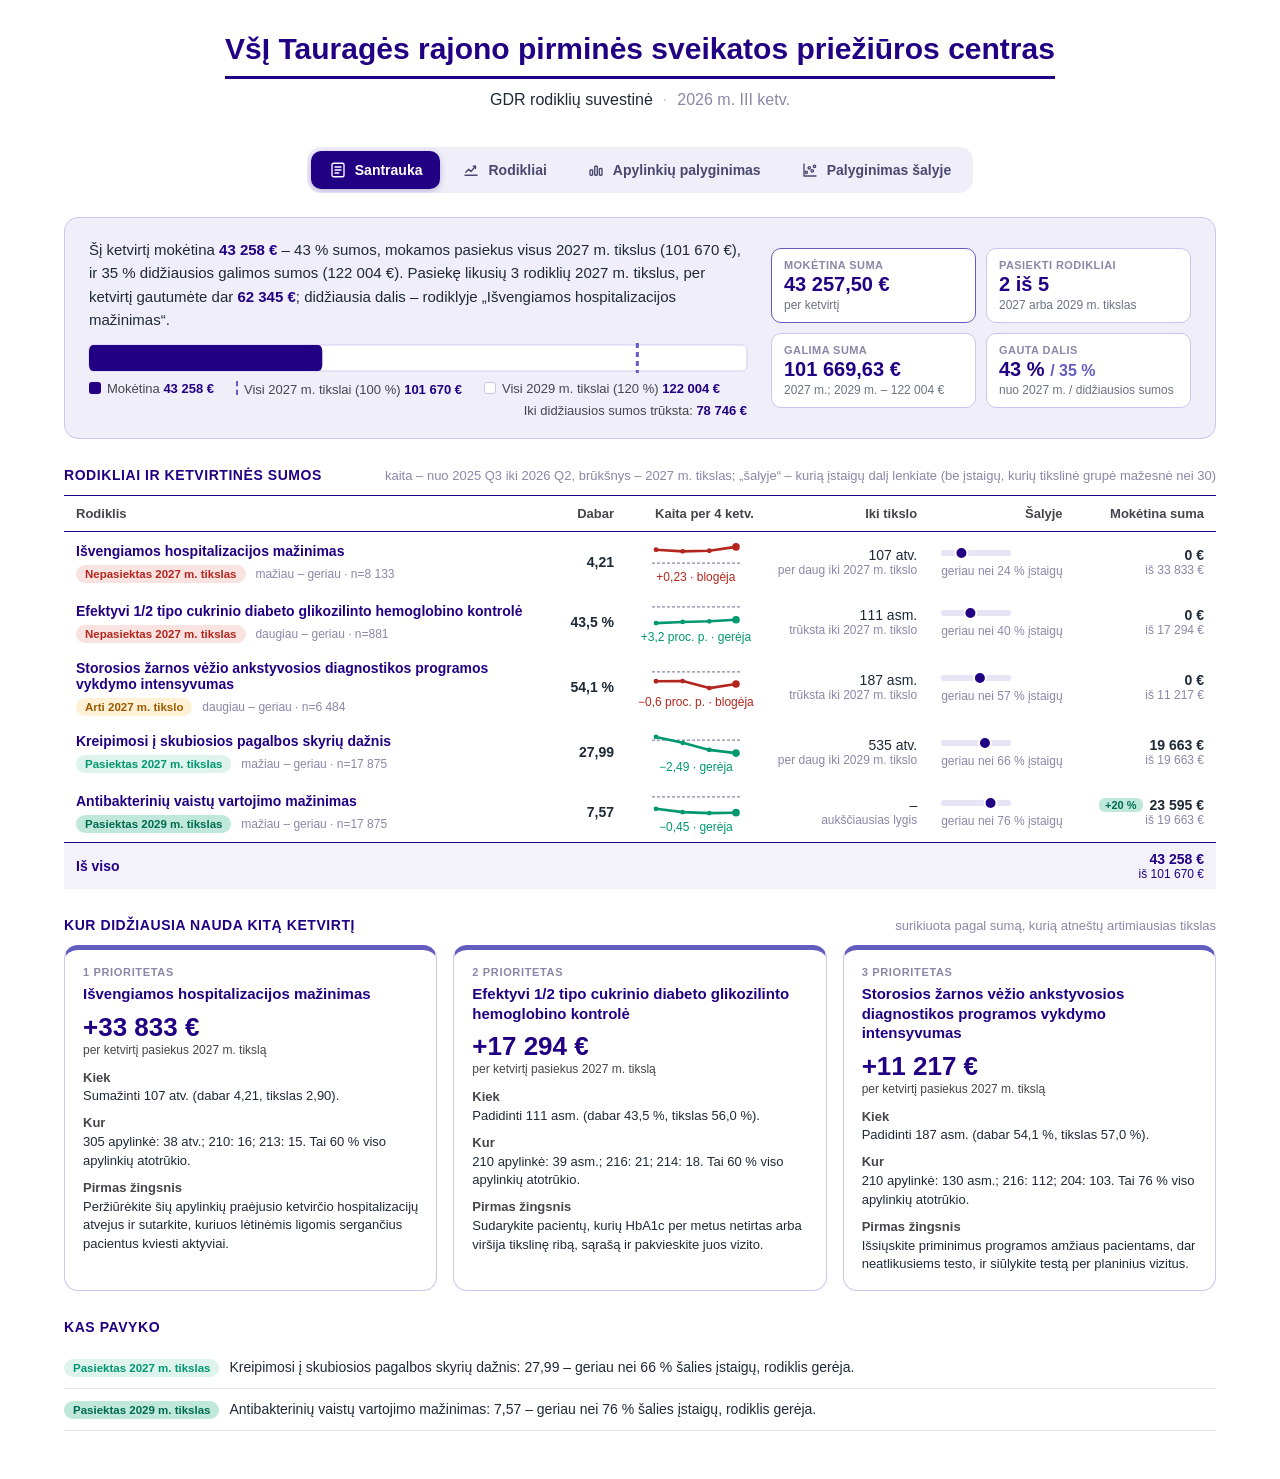
==== commit e1151d40: "Pavyzdys: santraukos skaičiai viename skydelyje" ====
--- a/gdr-pavyzdys/index.html
+++ b/gdr-pavyzdys/index.html
@@ -4,7 +4,7 @@
 <meta name="robots" content="noindex,nofollow,noarchive,nosnippet">
 <meta name="referrer" content="no-referrer">
 <title>GDR rodiklių suvestinė – VšĮ Tauragės rajono pirminės sveikatos priežiūros centras</title>
-<link rel="stylesheet" href="assets/app.4b7f07df798c.css">
+<link rel="stylesheet" href="assets/app.c360c31e85db.css">
 </head><body><div class="wrap">
 <header>
 <h1 id="title"></h1>
@@ -18,8 +18,7 @@
 <button type="button" role="tab" id="t-country" aria-controls="p-country" data-p="p-country"><svg viewBox="0 0 24 24" aria-hidden="true"><circle cx="7" cy="15" r="1.6"/><circle cx="11" cy="9" r="1.6"/><circle cx="15" cy="13" r="1.6"/><circle cx="18" cy="7" r="1.6"/><path d="M4 4v16h16"/></svg><span>Palyginimas šalyje</span></button>
 </div></nav>
 <section class="page" id="p-santrauka" data-title="Santrauka" role="tabpanel" aria-labelledby="t-santrauka">
-<div class="apz" id="apz"></div>
-<div class="cards" id="cards"></div>
+<div class="apz"><div class="apz-l" id="apz"></div><div class="apz-r" id="cards"></div></div>
 <div class="thead"><h2>Rodikliai ir ketvirtinės sumos</h2><span id="sumsNote"></span></div>
 <div class="tw"><table class="t rt" id="sums"></table></div>
 <div id="prio"></div>
@@ -51,5 +50,5 @@
 </div>
 <div class="zm" id="aZm" hidden><div class="zbg" id="aZbg"></div><div class="zc" id="aZc" role="dialog" aria-modal="true" aria-label="Padidintas rodiklis"></div></div>
 <script type="application/json" id="data">{"id": 5, "name": "VšĮ Tauragės rajono pirminės sveikatos priežiūros centras", "period": "2026 m. III ketv.", "quarters": ["2025 Q3", "2025 Q4", "2026 Q1", "2026 Q2"], "indicators": [{"nr": 1, "name": "Išvengiamos hospitalizacijos mažinimas", "lower": true, "pct": false, "per": 100, "tg": 8133, "vals": [3.98, 3.85, 3.9, 4.21], "country": 3.32, "t27": 2.9, "t28": 2.7, "t29": 2.3, "galima": 33833.28, "galima29": 40599.94, "mokama": 0.0}, {"nr": 2, "name": "Efektyvi 1/2 tipo cukrinio diabeto glikozilinto hemoglobino kontrolė", "lower": false, "pct": true, "per": null, "tg": 881, "vals": [0.4029, 0.4138, 0.42, 0.4347], "country": 0.5308, "t27": 0.56, "t28": 0.6, "t29": 0.65, "galima": 17294.03, "galima29": 20752.84, "mokama": 0.0}, {"nr": 3, "name": "Storosios žarnos vėžio ankstyvosios diagnostikos programos vykdymo intensyvumas", "lower": false, "pct": true, "per": null, "tg": 6484, "vals": [0.5477, 0.548, 0.5313, 0.5412], "country": 0.5389, "t27": 0.57, "t28": 0.62, "t29": 0.67, "galima": 11217.32, "galima29": 13460.78, "mokama": 0.0}, {"nr": 4, "name": "Kreipimosi į skubiosios pagalbos skyrių dažnis", "lower": true, "pct": false, "per": 100, "tg": 17875, "vals": [30.48, 29.57, 28.48, 27.99], "country": 31.03, "t27": 30, "t28": 27, "t29": 25, "galima": 19662.5, "galima29": 23595.0, "mokama": 19662.5}, {"nr": 5, "name": "Antibakterinių vaistų vartojimo mažinimas", "lower": true, "pct": false, "per": 100, "tg": 17875, "vals": [8.02, 7.63, 7.52, 7.57], "country": 9.53, "t27": 9.4, "t28": 8.9, "t29": 8.4, "galima": 19662.5, "galima29": 23595.0, "mokama": 23595.0}], "apyl": {"1": [{"a": "200", "pc": "5", "tg": 442, "val": 2.45}, {"a": "202", "pc": "5", "tg": 726, "val": 4.41}, {"a": "203", "pc": "5", "tg": 367, "val": 5.92}, {"a": "204", "pc": "5", "tg": 455, "val": 3.41}, {"a": "205", "pc": "5", "tg": 660, "val": 3.48}, {"a": "206", "pc": "5", "tg": 131, "val": 5.11}, {"a": "210", "pc": "5", "tg": 936, "val": 4.54}, {"a": "211", "pc": "5", "tg": 403, "val": 3.49}, {"a": "213", "pc": "5", "tg": 776, "val": 4.8}, {"a": "214", "pc": "5", "tg": 327, "val": 4.23}, {"a": "216", "pc": "5", "tg": 593, "val": 1.96}, {"a": "217", "pc": "5", "tg": 386, "val": 0.87}, {"a": "220", "pc": "5", "tg": 145, "val": 5.7}, {"a": "302", "pc": "5", "tg": 393, "val": 0.55}, {"a": "304", "pc": "5", "tg": 216, "val": 0.28}, {"a": "305", "pc": "5", "tg": 245, "val": 18.33}, {"a": "306", "pc": "5", "tg": 912, "val": 0.53}], "2": [{"a": "200", "pc": "5", "tg": 65, "val": 0.3846}, {"a": "202", "pc": "5", "tg": 95, "val": 0.6211}, {"a": "203", "pc": "5", "tg": 8, "val": 0.5}, {"a": "204", "pc": "5", "tg": 62, "val": 0.3226}, {"a": "205", "pc": "5", "tg": 99, "val": 0.7071}, {"a": "206", "pc": "5", "tg": 20, "val": 0.6}, {"a": "210", "pc": "5", "tg": 145, "val": 0.2966}, {"a": "211", "pc": "5", "tg": 55, "val": 0.4727}, {"a": "213", "pc": "5", "tg": 109, "val": 0.5138}, {"a": "214", "pc": "5", "tg": 48, "val": 0.1875}, {"a": "216", "pc": "5", "tg": 91, "val": 0.3297}, {"a": "217", "pc": "5", "tg": 57, "val": 0.4561}, {"a": "220", "pc": "5", "tg": 27, "val": 0.2593}, {"a": "302", "pc": "5", "tg": 0, "val": 0}, {"a": "304", "pc": "5", "tg": 0, "val": 0}, {"a": "305", "pc": "5", "tg": 5, "val": 0.4}, {"a": "306", "pc": "5", "tg": 3, "val": 0}], "3": [{"a": "200", "pc": "5", "tg": 471, "val": 0.5478}, {"a": "202", "pc": "5", "tg": 750, "val": 0.4947}, {"a": "203", "pc": "5", "tg": 37, "val": 0.7027}, {"a": "204", "pc": "5", "tg": 562, "val": 0.3879}, {"a": "205", "pc": "5", "tg": 716, "val": 0.5559}, {"a": "206", "pc": "5", "tg": 76, "val": 0.6711}, {"a": "210", "pc": "5", "tg": 982, "val": 0.4379}, {"a": "211", "pc": "5", "tg": 414, "val": 0.6208}, {"a": "213", "pc": "5", "tg": 828, "val": 0.558}, {"a": "214", "pc": "5", "tg": 333, "val": 0.6456}, {"a": "216", "pc": "5", "tg": 618, "val": 0.39}, {"a": "217", "pc": "5", "tg": 462, "val": 0.5563}, {"a": "220", "pc": "5", "tg": 203, "val": 0.5172}, {"a": "302", "pc": "5", "tg": 0, "val": 0}, {"a": "304", "pc": "5", "tg": 0, "val": 0}, {"a": "305", "pc": "5", "tg": 30, "val": 0.5333}, {"a": "306", "pc": "5", "tg": 0, "val": 0}], "4": [{"a": "200", "pc": "5", "tg": 990, "val": 20.66}, {"a": "202", "pc": "5", "tg": 1564, "val": 19.71}, {"a": "203", "pc": "5", "tg": 777, "val": 40.27}, {"a": "204", "pc": "5", "tg": 1199, "val": 21.52}, {"a": "205", "pc": "5", "tg": 1578, "val": 24.03}, {"a": "206", "pc": "5", "tg": 276, "val": 48.12}, {"a": "210", "pc": "5", "tg": 2076, "val": 24.96}, {"a": "211", "pc": "5", "tg": 903, "val": 24.72}, {"a": "213", "pc": "5", "tg": 1865, "val": 25.35}, {"a": "214", "pc": "5", "tg": 708, "val": 24.78}, {"a": "216", "pc": "5", "tg": 1282, "val": 23.6}, {"a": "217", "pc": "5", "tg": 931, "val": 18.04}, {"a": "220", "pc": "5", "tg": 370, "val": 17.15}, {"a": "302", "pc": "5", "tg": 676, "val": 5.14}, {"a": "304", "pc": "5", "tg": 435, "val": 3.82}, {"a": "305", "pc": "5", "tg": 730, "val": 36.76}, {"a": "306", "pc": "5", "tg": 1483, "val": 7.17}]}, "peers": {"1": [[5613, 3.76], [3383, 4.51], [754, 6.89], [879, 6.66], [0, 0], [0, 0], [76783, 2.83], [5608, 2.88], [16383, 3.7], [5257, 4.23], [2030, 3.71], [14722, 3.32], [0, 0], [5621, 3.62], [2185, 4.77], [4561, 3.3], [9066, 3.45], [7517, 3.71], [20455, 3.19], [6010, 6.42], [15411, 3.67], [7042, 6.32], [44524, 2.88], [52429, 3.53], [48350, 2.95], [40658, 2.26], [19604, 3.76], [5521, 2.38], [35043, 2.85], [960, 5.54], [4842, 4.28], [3166, 3.09], [4527, 5.31], [10911, 4.26], [18518, 2.12], [11958, 2.13], [784, 2.75], [449, 2.12], [7523, 3], [2902, 5.59], [6737, 2.66], [14418, 3.22], [13453, 3.24], [6708, 6.05], [9247, 4.15], [3953, 4.43], [5942, 4.74], [708, 3.91], [6205, 3.99], [809, 4.31], [9666, 5.25], [4433, 3.02], [1631, 3.66], [8067, 2.91], [6887, 4.31], [2224, 3.05], [4990, 4.41], [2349, 4.96], [0, 0], [11440, 3.09], [4900, 2.96], [3744, 6.86], [7859, 4.65], [862, 1.58], [4544, 4.5], [2283, 3.2], [941, 3.3], [581, 5.43], [4892, 3.83], [891, 2.64], [1101, 4.21], [470, 4.97], [919, 3.14], [0, 0], [6648, 3.21], [2320, 3.55], [1174, 4.72], [1372, 4.38], [5832, 3.21], [0, 0], [2451, 2.83], [5054, 3.33], [3222, 2.12], [0, 0], [8533, 3.39], [2485, 3.02], [12179, 3.81], [457, 4.4], [5589, 4.17], [5019, 4.57], [813, 3.65], [8297, 4.7], [2004, 2.84], [1259, 7.29], [5019, 3.48], [3970, 3.21], [1505, 2.99], [1337, 2.46], [7859, 5.24], [3763, 3.18], [4074, 1.47], [5593, 2.71], [856, 2.34], [1029, 2.27], [0, 0], [539, 4.87], [463, 6.2], [1292, 3.84], [1082, 3.07], [1310, 2.98], [2175, 4.57], [3038, 1.92], [1473, 2.94], [2101, 3.13], [3750, 2.96], [1757, 3.43], [520, 5.8], [840, 3.84], [595, 4.89], [251, 9.72], [2245, 2.93], [2089, 3.82], [411, 3.07], [675, 3.78], [4272, 3.77], [1429, 3.2], [599, 3.08], [3047, 3.81], [128, 2.67], [13369, 2.61], [471, 3.6], [2970, 2.83], [166, 6.13], [1488, 2.42], [2713, 4.07], [1365, 7.96], [503, 4.32], [3103, 2.71], [6606, 2.81], [362, 1.95], [1684, 2.78], [513, 3.13], [1198, 6.12], [2084, 2.58], [0, 0], [1205, 3.95], [3276, 2.87], [1344, 2.98], [2279, 1.91], [779, 5.42], [820, 4.8], [580, 1.76], [2072, 3.92], [1810, 4.15], [1277, 1.75], [1881, 3.83], [3331, 3.85], [1142, 2.15], [681, 2.39], [2078, 2.41], [2476, 3.14], [0, 0], [349, 2.16], [868, 3.73], [518, 1.92], [1778, 3.26], [3961, 3.69], [839, 3.6], [5969, 4.09], [1198, 5.49], [1026, 2.64], [979, 2.41], [2615, 4.51], [1614, 2.23], [0, 0], [7889, 2.3], [1650, 1.45], [659, 2.79], [1361, 3.84], [2140, 2.14], [5011, 4.23], [580, 2.84], [1700, 2.51], [1984, 2.97], [793, 2.72], [41, 2.1], [6292, 3], [960, 2.99], [8499, 3.96], [1020, 3.2], [3144, 2.54], [196, 3.71], [1568, 2.48], [1974, 3.24], [5364, 3.4], [2377, 2.29], [3461, 3.96], [1452, 2.24], [1252, 3.01], [1690, 3.24], [580, 2.13], [2149, 3.51], [2256, 3.87], [1014, 2.59], [0, 0], [1423, 7.69], [1700, 2.05], [3525, 2.24], [0, 0], [0, 0], [51, 1.48], [585, 1.43], [0, 0], [0, 0], [1260, 3.9], [0, 0], [1113, 1.86], [174, 0], [1153, 2.03], [901, 3.41], [554, 3.78], [10421, 2.86], [1439, 3.66], [0, 0], [479, 1.17], [622, 2.69], [7052, 2.88], [5336, 3.97], [1773, 2.95], [3632, 4.15], [719, 2.42], [3605, 2.33], [495, 3.19], [8106, 4.31], [4316, 5.12], [98, 2.67], [151, 5.64], [1980, 3.16], [895, 2.22], [1906, 2.84], [3886, 4.42], [388, 2.29], [1730, 2.3], [0, 0], [740, 1.25], [4920, 5.04], [578, 2.71], [2311, 4.51], [936, 6.78], [1241, 2.64], [650, 1.51], [3001, 1.94], [7419, 3.14], [228, 1.93], [1637, 3.71], [2165, 3.52], [1693, 4.77], [661, 2.72], [872, 3.33], [1007, 4.93], [3544, 4.07], [1161, 3.07], [708, 2.59], [1466, 3.79], [468, 4.29], [429, 2.4], [3934, 2.52], [1463, 3.51], [0, 0], [5388, 2.6], [555, 2.42], [349, 1.84], [2905, 2.75], [659, 3.8], [9643, 2.99], [951, 3.38], [1183, 4.16], [2755, 4.28], [0, 0], [145496, 2.75], [5156, 2.9], [2119, 3], [1227, 2.31], [574, 3.01], [434, 9.37], [718, 1.86], [862, 3.05], [2179, 4.05], [0, 0], [1919, 4.1], [8517, 3.06], [459, 2.41], [2090, 4.69], [310, 2.04], [732, 3.44], [0, 0], [889, 5.87], [3759, 5.1], [2779, 2.61], [1249, 4.49], [46, 1.43], [587, 4.03], [249, 1.75], [979, 3.91], [30, 11.45], [1342, 3], [1418, 2.4], [1297, 4.14], [1566, 3.21], [1589, 4.42], [595, 0.37], [3618, 2.7], [19, 32.88], [71, 0], [548, 7.05], [1645, 1.67], [166, 9.41], [1, 0], [3713, 6.38], [76, 0], [14809, 2.84], [4974, 2.03], [2114, 2.68], [138, 2.87], [659, 5.28], [1194, 5.27], [63, 14.9], [2095, 3.72], [432, 8.69], [2766, 4.24], [36, 9.64], [7622, 2.35], [656, 1.76], [249, 2.88], [208, 0.2], [328, 0.8], [413, 5.68], [109, 8.71], [436, 2.64], [618, 3.25], [25675, 3.21], [2133, 3.46]], "2": [[689, 0.3585], [383, 0.564], [107, 0.6636], [131, 0.3435], [0, 0], [0, 0], [10926, 0.6604], [720, 0.6375], [2551, 0.7381], [724, 0.471], [263, 0.4601], [1994, 0.6399], [0, 0], [621, 0.3366], [352, 0.5625], [574, 0.2578], [951, 0.4164], [874, 0.4199], [3025, 0.4228], [848, 0.5342], [1829, 0.3324], [912, 0.4287], [6846, 0.6376], [5701, 0.6769], [6672, 0.5573], [5799, 0.6422], [2940, 0.4493], [795, 0.7031], [4851, 0.5096], [132, 0.2652], [676, 0.3964], [365, 0.1863], [739, 0.5156], [1839, 0.5291], [2138, 0.5734], [1078, 0.5668], [97, 0.5052], [67, 0.7164], [875, 0.6023], [455, 0.6264], [1055, 0.6701], [1964, 0.5631], [1816, 0.4488], [1010, 0.5208], [1153, 0.5585], [536, 0.3843], [783, 0.4534], [35, 0], [701, 0.2796], [64, 0.0469], [1236, 0.5251], [807, 0.544], [260, 0.5385], [1046, 0.5143], [1015, 0.6217], [223, 0.5112], [659, 0.2731], [308, 0.3442], [0, 0], [1420, 0.2254], [603, 0.607], [455, 0.4813], [919, 0.3787], [79, 0.6076], [668, 0.5269], [199, 0.4824], [144, 0.7431], [67, 0.6716], [691, 0.4964], [109, 0.5229], [129, 0.4651], [52, 0.1154], [157, 0.2803], [0, 0], [871, 0.5362], [282, 0.3936], [85, 0.0706], [159, 0.2264], [983, 0.5453], [0, 0], [325, 0.2277], [762, 0.5827], [348, 0.4684], [0, 0], [1130, 0.454], [350, 0.4371], [1103, 0.2892], [60, 0.0833], [911, 0.4149], [910, 0.4418], [94, 0.3511], [1108, 0.2383], [259, 0.3861], [219, 0.5251], [761, 0.364], [540, 0.5407], [186, 0.5699], [57, 0.2982], [1017, 0.3245], [329, 0.5319], [227, 0.4581], [701, 0.3367], [123, 0.6016], [126, 0.6032], [0, 0], [60, 0.5], [52, 0.7115], [178, 0.6798], [153, 0.3007], [153, 0.085], [303, 0.5314], [372, 0.5565], [220, 0.4545], [234, 0.2009], [453, 0.1457], [118, 0.3136], [77, 0.7273], [86, 0.6163], [57, 0.0702], [19, 0.0526], [216, 0.4028], [232, 0.3621], [67, 0.6866], [77, 0.6623], [351, 0.2393], [152, 0.2105], [91, 0.7363], [397, 0.4685], [12, 0.0833], [1043, 0.6491], [92, 0.6522], [360, 0.6722], [27, 0.3333], [273, 0.619], [463, 0.6393], [160, 0.6125], [44, 0.3182], [287, 0.3902], [834, 0.7386], [18, 0.0556], [262, 0.7672], [63, 0.381], [125, 0.56], [256, 0.5352], [0, 0], [172, 0.7093], [332, 0.5994], [122, 0.1148], [324, 0.6296], [123, 0.4472], [115, 0.713], [90, 0.1889], [305, 0.3049], [157, 0.4076], [119, 0.4538], [281, 0.7046], [354, 0.5169], [66, 0.3182], [103, 0.3398], [107, 0.1682], [131, 0.6718], [0, 0], [75, 0.8933], [91, 0.4176], [47, 0.2553], [171, 0.3977], [388, 0.3067], [92, 0.5652], [671, 0.4635], [116, 0.4052], [69, 0.5652], [168, 0.631], [420, 0.2333], [214, 0.4159], [0, 0], [642, 0.243], [120, 0.4333], [96, 0.5625], [121, 0.4463], [203, 0.3498], [405, 0.6], [47, 0.3191], [180, 0.2833], [198, 0.6263], [87, 0.3333], [6, 0], [777, 0.6988], [81, 0.6173], [1031, 0.5422], [72, 0.3611], [197, 0.335], [39, 0.2821], [270, 0.4593], [132, 0.3712], [417, 0.3573], [290, 0.4207], [383, 0.1854], [151, 0.4636], [150, 0.6933], [73, 0.7534], [27, 0.1852], [232, 0.431], [343, 0.6122], [109, 0.422], [0, 0], [161, 0.441], [156, 0.4423], [232, 0.3405], [0, 0], [0, 0], [8, 0.125], [58, 0.6552], [0, 0], [0, 0], [181, 0.5138], [0, 0], [147, 0.2109], [1, 0], [168, 0.494], [104, 0.7404], [74, 0.3649], [848, 0.5342], [204, 0.5343], [0, 0], [87, 0.2529], [82, 0.7439], [581, 0.5559], [687, 0.508], [247, 0.2915], [592, 0.6284], [70, 0.3429], [336, 0.4673], [38, 0.3158], [681, 0.4772], [599, 0.606], [52, 0.7885], [21, 0.3333], [177, 0.5989], [73, 0.3562], [148, 0.3378], [447, 0.5973], [49, 0.4694], [266, 0.3383], [0, 0], [54, 0.6111], [379, 0.5646], [85, 0.5294], [94, 0.5], [112, 0.0625], [57, 0.3158], [45, 0.3556], [267, 0.4157], [662, 0.4577], [36, 0.0833], [195, 0.3179], [246, 0.435], [177, 0.3729], [78, 0.0513], [92, 0.5326], [112, 0.0446], [406, 0.8744], [117, 0.6068], [95, 0.1684], [164, 0.4573], [39, 0.1795], [44, 0.3864], [423, 0.227], [199, 0.4824], [0, 0], [428, 0.4556], [30, 0.1333], [26, 0.1538], [357, 0.6555], [74, 0.3649], [1022, 0.6174], [78, 0.4615], [148, 0.5], [330, 0.7303], [0, 0], [14923, 0.5467], [222, 0.6486], [203, 0.4138], [64, 0.1875], [40, 0.15], [75, 0.3467], [81, 0.2469], [122, 0.5246], [245, 0.4694], [0, 0], [255, 0.6627], [1312, 0.5541], [49, 0.6939], [271, 0.5904], [32, 0.3125], [65, 0.7846], [0, 0], [143, 0.4545], [613, 0.6656], [420, 0.319], [188, 0.6543], [10, 0.3], [101, 0.6139], [13, 0.3846], [65, 0.2769], [12, 0.8333], [219, 0.7032], [113, 0.6903], [234, 0.5641], [153, 0.4052], [212, 0.1321], [2, 0], [566, 0.6466], [3, 0], [2, 1], [82, 0.3537], [57, 0.5088], [18, 0.3333], [0, 0], [538, 0.487], [1, 0], [2375, 0.7575], [611, 0.6743], [207, 0.6522], [3, 0.6667], [72, 0.7083], [59, 0.1695], [7, 0.7143], [153, 0.6144], [72, 0.75], [317, 0.7192], [1, 1], [915, 0.4273], [57, 0.614], [13, 0.4615], [4, 0.25], [12, 0.25], [63, 0.2222], [20, 0.55], [5, 0.2], [18, 0.0556], [3056, 0.642], [255, 0.7569]], "3": [[4803, 0.3685], [2469, 0.6229], [677, 0.4904], [891, 0.5892], [9, 0], [1, 0], [54378, 0.6399], [4674, 0.2154], [13427, 0.5782], [4787, 0.6605], [1582, 0.4469], [9692, 0.5142], [0, 0], [4315, 0.5388], [1800, 0.6072], [3618, 0.5064], [6417, 0.4265], [5876, 0.4998], [17245, 0.5099], [5943, 0.2704], [13016, 0.4096], [6647, 0.5597], [25394, 0.5364], [27723, 0.5727], [36062, 0.6001], [25059, 0.7371], [15308, 0.505], [4378, 0.2227], [24330, 0.6038], [950, 0.3421], [4025, 0.3906], [2103, 0.359], [3360, 0.5661], [9013, 0.5664], [14605, 0.6097], [6698, 0.6769], [742, 0.5013], [386, 0.6917], [6389, 0.5791], [2800, 0.6696], [5272, 0.5622], [11663, 0.6559], [10966, 0.5528], [6464, 0.4489], [8298, 0.5469], [3503, 0.4393], [5734, 0.563], [700, 0.3443], [5099, 0.4487], [553, 0.4774], [7713, 0.6497], [3423, 0.5483], [1382, 0.4414], [6788, 0.5242], [5775, 0.5444], [1539, 0.6238], [4527, 0.4566], [2104, 0.4995], [0, 0], [9557, 0.2785], [4035, 0.5941], [4080, 0.574], [6896, 0.5318], [729, 0.5021], [4162, 0.4901], [1702, 0.6228], [766, 0.5091], [447, 0.5928], [3695, 0.3922], [590, 0.8102], [959, 0.6434], [400, 0.455], [805, 0.5304], [1, 0], [5300, 0.5543], [1686, 0.567], [813, 0.3481], [1253, 0.5339], [4843, 0.5389], [3, 0], [2101, 0.4964], [4719, 0.4868], [2469, 0.612], [6, 0], [6801, 0.4564], [2229, 0.5675], [8681, 0.4671], [481, 0.5551], [6516, 0.4851], [4902, 0.6057], [600, 0.5433], [6598, 0.5341], [1623, 0.427], [1267, 0.6393], [4358, 0.4351], [3568, 0.6183], [1200, 0.4092], [640, 0.4797], [6737, 0.309], [2299, 0.5411], [1742, 0.6561], [4444, 0.5511], [760, 0.4276], [733, 0.7954], [1, 0], [451, 0.4767], [414, 0.6111], [972, 0.7119], [758, 0.6438], [1275, 0.4204], [1997, 0.4787], [2314, 0.5856], [1621, 0.5601], [1523, 0.5089], [3241, 0.4159], [1177, 0.3127], [376, 0.6596], [637, 0.6782], [511, 0.0822], [420, 0.0619], [1726, 0.3691], [1538, 0.4551], [339, 0.2242], [519, 0.736], [2807, 0.5305], [1147, 0.3766], [464, 0.6703], [2449, 0.5284], [188, 0.0691], [5641, 0.6281], [518, 0.7915], [2538, 0.4551], [266, 0.2331], [1523, 0.6133], [2293, 0.6184], [1054, 0.648], [397, 0.4836], [2415, 0.4137], [4006, 0.7504], [205, 0.2341], [1500, 0.6833], [566, 0.6784], [668, 0.6422], [1570, 0.7038], [2, 0], [1048, 0.5649], [2061, 0.6783], [895, 0.2257], [1746, 0.5418], [833, 0.4346], [826, 0.7785], [588, 0.3622], [2219, 0.3628], [1203, 0.5869], [831, 0.6378], [1356, 0.6372], [2338, 0.5783], [511, 0.4814], [646, 0.3452], [1106, 0.3237], [727, 0.7772], [0, 0], [597, 0.6683], [885, 0.5876], [370, 0.5595], [1235, 0.5619], [3139, 0.4126], [745, 0.506], [5392, 0.428], [821, 0.6224], [640, 0.4016], [829, 0.684], [2204, 0.5177], [1312, 0.5831], [0, 0], [4990, 0.2866], [907, 0.4278], [611, 0.5139], [702, 0.4801], [1491, 0.4306], [2486, 0.5543], [414, 0.2874], [1541, 0.3699], [1270, 0.615], [624, 0.5593], [44, 0.0682], [4443, 0.5325], [428, 0.472], [6512, 0.5209], [797, 0.2936], [1287, 0.481], [246, 0.7073], [1419, 0.4538], [1031, 0.9476], [3096, 0.603], [1629, 0.3818], [2879, 0.3484], [1175, 0.5557], [618, 0.4337], [887, 0.4307], [371, 0.407], [1586, 0.5397], [2090, 0.5976], [652, 0.5475], [2, 0], [1301, 0.4435], [1114, 0.4569], [1818, 0.3262], [0, 0], [1, 0], [73, 0.0822], [321, 0.6729], [6, 0], [1, 0], [1143, 0.6352], [1, 0], [2861, 0.1758], [53, 0.5472], [934, 0.6745], [559, 0.7835], [327, 0.5413], [5991, 0.5558], [1151, 0.4796], [10, 0], [480, 0.5083], [581, 0.7332], [4295, 0.6012], [3810, 0.3564], [1537, 0.5049], [2986, 0.704], [572, 0.0804], [2429, 0.5109], [330, 0.3061], [6007, 0.4824], [3365, 0.5195], [330, 0.2515], [480, 0.0708], [1079, 0.6209], [610, 0.4115], [921, 0.4723], [2452, 0.5551], [611, 0.4501], [1737, 0.5314], [0, 0], [347, 0.5764], [2028, 0.4497], [544, 0.4246], [695, 0.3727], [1036, 0.3417], [354, 0.4124], [365, 0.3041], [1841, 0.4927], [5394, 0.3686], [236, 0.3814], [1292, 0.4071], [2083, 0.4052], [1204, 0.564], [561, 0.1783], [740, 0.6], [878, 0.4772], [3228, 0.8522], [837, 0.8817], [553, 0.4593], [967, 0.5357], [307, 0.4365], [317, 0.4479], [3088, 0.4067], [1287, 0.627], [5, 0], [3628, 0.5259], [429, 0.8112], [356, 0.1854], [2122, 0.5905], [452, 0.5221], [6346, 0.7526], [443, 0.4176], [871, 0.4053], [1764, 0.6718], [0, 0], [92278, 0.5307], [1599, 0.6191], [1172, 0.6032], [1205, 0.166], [255, 0.5098], [284, 0.4648], [511, 0.0254], [1647, 0.187], [1658, 0.5018], [9, 0], [1385, 0.5921], [6282, 0.5075], [408, 0.4706], [1683, 0.6197], [223, 0.2556], [487, 0.7906], [0, 0], [762, 0.7874], [3010, 0.4611], [2023, 0.5111], [1112, 0.6592], [60, 0.1833], [534, 0.2378], [118, 0.6102], [757, 0.2906], [4, 0], [1165, 0.4609], [770, 0.6026], [1049, 0.4509], [987, 0.6829], [1158, 0.4914], [32, 0.4063], [2689, 0.7367], [10, 0.2], [16, 0.1875], [382, 0.4188], [398, 0.4246], [130, 0.3231], [0, 0], [2511, 0.5301], [20, 0.65], [14508, 0.5325], [3780, 0.7714], [1170, 0.6068], [40, 0.75], [223, 0.583], [359, 0.3593], [43, 0.6047], [1110, 0.5441], [135, 0.6296], [1685, 0.705], [20, 0.4], [6316, 0.493], [372, 0.6371], [122, 0.418], [59, 0.7119], [171, 0.4737], [318, 0.6038], [34, 0.4706], [67, 0.4179], [138, 0.3696], [18545, 0.6762], [1322, 0.5318]], "4": [[11488, 37.81], [7658, 32.84], [1613, 28.01], [1923, 30.11], [37, 2.38], [1, 0], [157507, 33.57], [12208, 34.21], [33361, 33.25], [10085, 33], [3755, 26.83], [27333, 46.85], [1, 0], [12156, 32.88], [4663, 34.41], [8816, 31.2], [18295, 35.84], [15666, 38.52], [42431, 37.81], [12571, 26.07], [32369, 26.97], [14762, 27.01], [93154, 31.39], [121956, 29.52], [116268, 27.92], [87760, 27.53], [42576, 30.39], [11488, 31.77], [70348, 30.31], [2482, 28.07], [10548, 36.19], [6641, 36.04], [8389, 27.48], [21087, 34.62], [40083, 27.78], [25171, 25.71], [1734, 20.64], [906, 28.51], [15153, 31.45], [6559, 34.61], [13291, 32.14], [30198, 26.14], [27643, 24.55], [15119, 23.76], [18253, 22.09], [7775, 25.8], [13102, 24.16], [1637, 20.17], [15339, 26.12], [1412, 32.71], [21194, 26.53], [9745, 29.15], [3328, 43.1], [17708, 35.53], [13926, 43.18], [4270, 30.78], [10707, 39.94], [4533, 30.29], [1, 0], [28557, 25.38], [9924, 33.88], [8813, 22.96], [17510, 40.38], [1903, 21.63], [9919, 30.2], [5241, 27.06], [1753, 37.69], [1151, 30.19], [9022, 39.48], [1485, 34.48], [2176, 42.44], [944, 25.38], [1829, 35.2], [2, 0], [12983, 45.24], [5114, 25.97], [2257, 33.69], [3060, 30.45], [10070, 32.32], [4, 0], [5477, 30.11], [10455, 30.07], [6793, 26.53], [14, 0], [16863, 45.02], [5212, 28], [25355, 29.58], [1045, 28.55], [11159, 26.84], [10852, 47.95], [1502, 36.99], [15731, 36.22], [4036, 34.14], [2570, 36.34], [10981, 41.85], [8399, 29.08], [3111, 38.56], [3021, 39.28], [16585, 27.15], [8006, 31.18], [9081, 26.75], [10597, 22.74], [1787, 33.6], [1980, 30.42], [1, 0], [1235, 28.19], [1050, 20.18], [2408, 29.22], [1577, 20.17], [3553, 30.71], [3788, 30.21], [5606, 29.26], [3014, 37.11], [4122, 23.99], [8411, 24.3], [4422, 45.26], [970, 38], [1732, 21.39], [1089, 25.3], [1030, 19.01], [4736, 25.35], [3666, 51.99], [818, 34.96], [1383, 33.02], [9127, 38.24], [3593, 31.93], [1192, 30.8], [6009, 40.19], [444, 17.6], [27929, 33.37], [1253, 30.51], [5186, 29.04], [931, 23.34], [3436, 24.38], [5442, 30.78], [2805, 26.49], [958, 29.26], [6861, 31.54], [13776, 31.22], [976, 33.38], [3551, 27.76], [1277, 23.63], [2142, 34.34], [3870, 31.42], [9, 22.03], [2366, 29.17], [7411, 32.37], [3408, 27.61], [4131, 26.38], [1612, 28.52], [1855, 26.33], [1078, 27.31], [5077, 37.42], [4067, 22.28], [2694, 31.02], [3507, 34.22], [6973, 34.25], [2130, 40.29], [1420, 35.25], [5086, 24.3], [5442, 32.31], [2, 0], [1307, 26.44], [1845, 21.76], [921, 34.66], [3867, 32.49], [9069, 30.45], [1878, 21.3], [14180, 32.63], [2696, 34.24], [3246, 28.32], [1704, 28.95], [5627, 25.25], [2893, 28.22], [2, 0], [19212, 25.73], [3935, 26.23], [1240, 37.95], [2729, 42.58], [5158, 25.84], [12939, 37.4], [1123, 37.86], [3740, 23.49], [3514, 36.79], [1560, 29.89], [102, 16.03], [13450, 32.07], [2121, 44.35], [16766, 32.29], [3002, 22.15], [6758, 28.15], [491, 21.07], [2561, 31.05], [3517, 50.88], [10830, 33.12], [5162, 24.65], [7255, 29.32], [3370, 22.77], [2684, 25.19], [4478, 27.8], [1845, 26.89], [4335, 32.51], [4781, 23.25], [2070, 30.27], [2, 0], [3400, 32.39], [4248, 26.76], [9051, 26.89], [2, 0], [2, 0], [250, 28.83], [1384, 32.98], [16, 0], [3, 0], [2655, 22.46], [2, 0], [11436, 18.86], [518, 33.72], [2591, 28.25], [1565, 34.24], [1085, 40.13], [26147, 31.67], [2593, 28.04], [18, 18.11], [977, 16.39], [1378, 21.55], [16763, 33.08], [10321, 26.76], [3522, 29.04], [6980, 33.26], [1272, 22.89], [8766, 25.62], [1181, 32.83], [24342, 30.2], [8354, 32.03], [746, 20.8], [1585, 15.03], [4430, 36.97], [2083, 31.2], [3930, 30.5], [8111, 37.56], [2152, 17.59], [3234, 20.76], [2, 0], [1526, 30.37], [10903, 38.51], [1306, 35.74], [5392, 30.66], [2311, 26.05], [3129, 24.54], [2807, 22.39], [6860, 29.9], [23091, 29.91], [485, 27.99], [3278, 32.84], [5429, 25.28], [3484, 36.31], [1182, 29.47], [1548, 44.25], [2569, 28.54], [8290, 31.63], [2129, 45.66], [1364, 34], [2975, 37.8], [897, 26.91], [846, 34.43], [8807, 29.6], [3237, 19.56], [7, 0], [13473, 27.61], [1138, 36.31], [923, 27.52], [5953, 26.68], [1224, 36.37], [23184, 27.65], [2363, 29.83], [2495, 28.97], [4918, 27.93], [3, 0], [323657, 30.11], [12462, 32.53], [4662, 23.45], [6691, 50.25], [1301, 26.98], [594, 60.61], [1210, 33.72], [4788, 21.89], [4631, 30.57], [33, 16.83], [3817, 37.83], [15829, 44.26], [997, 21.82], [5081, 35.36], [1192, 36.27], [1548, 28.96], [1, 22.12], [1951, 24.93], [6563, 27.74], [4379, 47.18], [2338, 39.61], [158, 14.54], [1184, 30.12], [1130, 25.34], [2240, 24.22], [30, 51.35], [3295, 32.46], [3201, 29.4], [3209, 32.42], [3599, 30.27], [3414, 26], [1213, 21.07], [6687, 34.46], [48, 117.82], [173, 27.57], [1358, 46.02], [5232, 25.42], [774, 36.16], [5, 7.37], [6410, 47.65], [145, 18.2], [33282, 27.21], [11646, 30.23], [3579, 50.89], [377, 49.01], [1096, 32.37], [2815, 34.95], [137, 32.59], [4836, 36.93], [815, 61.2], [5094, 48.04], [107, 24.3], [15474, 31.48], [1259, 30.9], [697, 42.86], [484, 35.79], [943, 29.53], [713, 36.56], [156, 40.76], [1236, 32.1], [1845, 33.62], [52749, 30.18], [4257, 40.15]], "5": [[11488, 10.88], [7658, 8.27], [1613, 6.6], [1923, 8.53], [37, 0], [1, 0], [157507, 9.22], [12208, 6.52], [33361, 9.43], [10085, 9.54], [3755, 6.47], [27333, 9.78], [1, 0], [12156, 9.06], [4663, 8.32], [8816, 7.49], [18295, 8.44], [15666, 8.11], [42431, 9.23], [12571, 8.8], [32369, 8.44], [14762, 9.56], [93154, 9.72], [121956, 10.65], [116268, 10.27], [87760, 10.28], [42576, 9.65], [11488, 9.76], [70348, 10.64], [2482, 3.72], [10548, 8.34], [6641, 6.31], [8389, 10.08], [21087, 9.74], [40083, 9.87], [25171, 8.17], [1734, 8.34], [906, 15.37], [15153, 10.32], [6559, 6.78], [13291, 8.94], [30198, 8.88], [27643, 8.46], [15119, 6.31], [18253, 10.32], [7775, 7.93], [13102, 8.82], [1637, 9.96], [15339, 6.67], [1412, 10.51], [21194, 10.29], [9745, 10.7], [3328, 6.49], [17708, 6.18], [13926, 8.65], [4270, 8.63], [10707, 7.9], [4533, 7.76], [1, 0], [28557, 6.51], [9924, 10.5], [8813, 6.25], [17510, 25.33], [1903, 11.9], [9919, 11.22], [5241, 7.99], [1753, 13.19], [1151, 7.46], [9022, 8.06], [1485, 7.61], [2176, 8.93], [944, 10.55], [1829, 3.96], [2, 0], [12983, 11.64], [5114, 9.96], [2257, 13.53], [3060, 7.59], [10070, 13.16], [4, 0], [5477, 8], [10455, 8.7], [6793, 9.62], [14, 0], [16863, 9.57], [5212, 6.52], [25355, 8.66], [1045, 7.6], [11159, 12.77], [10852, 10.29], [1502, 11.48], [15731, 9.56], [4036, 12.16], [2570, 6.64], [10981, 8.5], [8399, 8.62], [3111, 9.67], [3021, 9.05], [16585, 8.92], [8006, 10.32], [9081, 14.32], [10597, 9.99], [1787, 7.19], [1980, 17.19], [1, 0], [1235, 4.76], [1050, 10.07], [2408, 12.6], [1577, 9.43], [3553, 8.72], [3788, 11.04], [5606, 13.2], [3014, 12.65], [4122, 12.58], [8411, 10.92], [4422, 7.6], [970, 9.62], [1732, 6.23], [1089, 14.51], [1030, 7], [4736, 8.47], [3666, 9.86], [818, 8.26], [1383, 6.79], [9127, 12.36], [3593, 11.6], [1192, 4.89], [6009, 11.94], [444, 4], [27929, 9.59], [1253, 9.05], [5186, 12.01], [931, 9.9], [3436, 6.77], [5442, 12.49], [2805, 6.96], [958, 10.12], [6861, 8.24], [13776, 9.77], [976, 10.39], [3551, 8.28], [1277, 4.9], [2142, 14.06], [3870, 39.3], [9, 0], [2366, 10.46], [7411, 14.6], [3408, 5.56], [4131, 9.95], [1612, 9.37], [1855, 9.67], [1078, 13.3], [5077, 6.27], [4067, 9.11], [2694, 9.87], [3507, 11.16], [6973, 6.15], [2130, 10.45], [1420, 6.24], [5086, 8.66], [5442, 6.78], [2, 0], [1307, 5.13], [1845, 7.54], [921, 2.44], [3867, 8.61], [9069, 7.11], [1878, 3.85], [14180, 9.61], [2696, 9.01], [3246, 9.44], [1704, 5.21], [5627, 10.3], [2893, 6.61], [2, 0], [19212, 6.97], [3935, 10.02], [1240, 6.27], [2729, 7.21], [5158, 8.25], [12939, 10.34], [1123, 5.69], [3740, 9.74], [3514, 10.23], [1560, 12.5], [102, 8.88], [13450, 8.58], [2121, 7.39], [16766, 15.51], [3002, 10.47], [6758, 9.32], [491, 19.96], [2561, 10.11], [3517, 12.63], [10830, 12.28], [5162, 5.86], [7255, 6.72], [3370, 9.02], [2684, 7.56], [4478, 9.79], [1845, 7.01], [4335, 9.17], [4781, 8.99], [2070, 8.7], [2, 0], [3400, 7.77], [4248, 9.73], [9051, 8.25], [2, 0], [2, 0], [250, 11.21], [1384, 7.91], [16, 0], [3, 0], [2655, 11.9], [2, 0], [11436, 3.57], [518, 12.79], [2591, 6.91], [1565, 6.79], [1085, 10.75], [26147, 10.02], [2593, 14.27], [18, 0], [977, 5.58], [1378, 2.91], [16763, 9.31], [10321, 9.83], [3522, 8.86], [6980, 8.62], [1272, 10.72], [8766, 7.53], [1181, 7.74], [24342, 7.18], [8354, 8.11], [746, 17.85], [1585, 2.64], [4430, 10.52], [2083, 6.83], [3930, 11.54], [8111, 8.5], [2152, 2.97], [3234, 6.65], [2, 0], [1526, 8.54], [10903, 7.8], [1306, 8.03], [5392, 10.04], [2311, 5.78], [3129, 7.9], [2807, 9.03], [6860, 10.65], [23091, 7.41], [485, 9.27], [3278, 11.64], [5429, 8.02], [3484, 11], [1182, 12.88], [1548, 14.42], [2569, 12.61], [8290, 8.43], [2129, 11.62], [1364, 10.8], [2975, 7.47], [897, 8.86], [846, 9.65], [8807, 10.71], [3237, 11.94], [7, 0], [13473, 9.82], [1138, 9.46], [923, 10.72], [5953, 8.84], [1224, 7.64], [23184, 8.31], [2363, 7.28], [2495, 8.35], [4918, 10.87], [3, 0], [323657, 9.62], [12462, 8.88], [4662, 9.14], [6691, 1.07], [1301, 15.06], [594, 4.08], [1210, 6.4], [4788, 4.69], [4631, 11.74], [33, 0], [3817, 13.56], [15829, 10.85], [997, 8.56], [5081, 11.45], [1192, 3.71], [1548, 8.22], [1, 21.92], [1951, 6.54], [6563, 7.2], [4379, 10.84], [2338, 9.45], [158, 6.01], [1184, 10.03], [1130, 12.97], [2240, 11.33], [30, 56.28], [3295, 11.3], [3201, 7.3], [3209, 8.76], [3599, 10.4], [3414, 9.46], [1213, 7.22], [6687, 11.03], [48, 15.16], [173, 8.53], [1358, 13.8], [5232, 11.25], [774, 3.31], [5, 0], [6410, 11.2], [145, 14.93], [33282, 8.18], [11646, 9.36], [3579, 11.58], [377, 8.63], [1096, 14.13], [2815, 10.82], [137, 31.09], [4836, 11.64], [815, 14.5], [5094, 12.57], [107, 12.29], [15474, 11.12], [1259, 10.99], [697, 8.14], [484, 15.56], [943, 12.24], [713, 14.51], [156, 21.05], [1236, 9.75], [1845, 15.02], [52749, 9.15], [4257, 9.46]]}}</script>
-<script src="assets/app.599190ce0466.js"></script>
+<script src="assets/app.08513dec98e7.js"></script>
 </body></html>
--- a/gdr-pavyzdys/assets/app.c360c31e85db.css
+++ b/gdr-pavyzdys/assets/app.c360c31e85db.css
@@ -0,0 +1,189 @@
+:root{--violet:#220083;--bad:#B3261E;--ok:#009870;--mut:#8A87A8;--lav:#F0EEF9;--line:#C9C6EC}
+*{box-sizing:border-box}
+body{font-family:Inter,"Segoe UI",Arial,sans-serif;margin:0;background:#fff;color:#1F2937}
+.wrap{max-width:1200px;margin:0 auto;padding:0 24px 48px}
+header{text-align:center;margin-bottom:28px;padding-top:32px}
+h1{display:inline-block;margin:0;padding-bottom:10px;border-bottom:3px solid var(--violet);color:var(--violet);font-size:30px;font-weight:700}
+.sub{margin-top:12px;font-size:16px;color:#1F2937}
+.per{font-size:16px;color:var(--mut)}.per::before{content:"·";margin:0 10px;color:var(--line)}
+.cards{display:grid;grid-template-columns:repeat(4,1fr);gap:16px}
+.card{background:#fff;border:1px solid var(--line);border-radius:14px;padding:18px 20px;text-align:center}
+.card .l{font-size:15px;font-weight:700;color:#555}
+.card .v{font-size:28px;font-weight:700;color:var(--violet);margin-top:10px;white-space:nowrap}
+.card.main{background:var(--lav);border-color:#645DC0}
+@media(max-width:900px){.cards{grid-template-columns:repeat(2,1fr)}}
+@media(max-width:380px){.cards{grid-template-columns:1fr}}
+[hidden]{display:none!important}
+.page{display:none}.page.active{display:block}
+.empty{text-align:center;color:var(--mut);padding:48px 0;font-size:15px}
+.page h2{margin:28px 0 12px;font-size:20px;color:var(--violet)}
+.thead{display:flex;justify-content:space-between;align-items:baseline;gap:12px;flex-wrap:wrap;margin:28px 0 12px}
+.thead h2{margin:0;font-size:14px;letter-spacing:.04em;text-transform:uppercase}.thead span{font-size:13px;color:var(--mut)}
+table.t{width:100%;border-collapse:collapse;font-size:14px}
+table.t th{background:#fff;color:#44464B;font-weight:700;font-size:13px;padding:10px 12px;text-align:right;border-top:1px solid #210084;border-bottom:1px solid #210084}
+table.t td{padding:10px 12px;text-align:right;color:#1F2937;background:#fff;white-space:nowrap}
+table.t th:first-child,table.t td:first-child{text-align:left;white-space:normal}
+table.t td.g{color:var(--mut)}
+table.t td.k{font-weight:700}
+table.t tr.tot td{background:#F3F2FB;color:var(--violet);font-weight:700;border-top:1px solid #210084}
+table.t tr.tot td.g{color:var(--violet)}
+.tw{overflow-x:auto}
+/* rodiklio filtras skirtuko viršuje */
+.filters{max-width:640px;margin:0 auto 16px}
+.filters label,.pick label,.gr .lbl{display:block;font-size:11px;font-weight:700;color:var(--mut);letter-spacing:.06em;text-transform:uppercase}
+/* apylinkių skirtukas – viena eilutė: rodiklis, apylinkė (tik taškiniam grafikui) ir grafiko pasirinkimas; siaurame ekrane – vienas po kitu */
+.bar{display:flex;flex-wrap:wrap;gap:12px 16px;align-items:flex-end;margin-bottom:16px}
+.bar .filters,.bar .pick{flex:1 1 220px;max-width:none;margin:0}
+.bar .pick{flex:1.3 1 230px}.bar .fil{flex:0 1 170px}
+@media(max-width:700px){.bar .fil{flex:1 1 100%}}
+.gr{flex:none;max-width:100%}
+.sw{display:inline-flex;gap:4px;padding:4px;margin-top:6px;background:var(--lav);border-radius:12px;max-width:100%}
+.sw button{padding:9px 16px;border:0;border-radius:9px;background:transparent;color:#4B4870;font:600 14px Inter,"Segoe UI",Arial,sans-serif;cursor:pointer;transition:background .15s,color .15s}
+.sw button:hover{color:var(--violet)}
+.sw button:focus-visible{outline:2px solid var(--violet);outline-offset:2px}
+.sw button.active{background:#fff;color:var(--violet);box-shadow:0 1px 4px rgba(34,0,131,.2)}
+@media(max-width:480px){.gr{flex:1 1 100%}.sw{display:flex}.sw button{flex:1;padding:9px 6px;font-size:13px}}
+select{width:100%;margin-top:6px;padding:12px;border:1px solid var(--line);border-radius:10px;font:15px Inter,"Segoe UI",Arial,sans-serif;color:#1F2937;background:#fff}
+select:focus{outline:2px solid var(--violet)}
+/* kiekvienas rodiklis – atskira kortelė su spalvota viršutine juosta */
+.stackw{display:grid;gap:32px}.stackw>*{min-width:0}
+.panel{border:1px solid var(--line);border-top:5px solid #645DC0;border-radius:14px;padding:22px 26px 18px;background:#fff;box-shadow:0 2px 10px rgba(34,0,131,.06)}
+@media(max-width:600px){.panel{padding:16px 14px 12px}.panel>.ph{flex-direction:column;gap:8px}.panel>.ph b{font-size:17px}}
+.ph{display:flex;justify-content:space-between;gap:12px;align-items:flex-start}
+.ph b{font-size:19px;color:var(--violet)}
+.badge{padding:6px 14px;border-radius:20px;font-size:13px;font-weight:700;white-space:nowrap}
+.badge.bad{background:#F9E3E1;color:var(--bad)}.badge.ok{background:#DDF3EC;color:var(--ok)}
+.badge.top{background:#BFE8DB;color:#006B4F}.badge.na{background:#eee;color:#666}
+.big{font-size:44px;font-weight:700;color:var(--violet);margin:16px 0 4px}.big small{font-size:14px;font-weight:400;color:var(--mut);margin-left:10px}
+.panel svg{width:100%;height:auto;display:block}
+.lg{display:flex;justify-content:center;gap:32px;flex-wrap:wrap;margin-top:8px;font-size:14px;color:var(--violet)}
+.lg i{display:inline-block;width:14px;height:14px;border-radius:50%;margin-right:8px;vertical-align:-2px}
+nav{position:sticky;top:0;z-index:10;display:flex;justify-content:center;margin:0 -24px 14px;padding:10px 24px;background:rgba(255,255,255,.92);backdrop-filter:blur(6px)}
+nav .seg{display:inline-flex;gap:4px;padding:4px;background:var(--lav);border-radius:14px;max-width:100%;overflow-x:auto;scrollbar-width:none}
+nav button{display:inline-flex;align-items:center;gap:8px;padding:10px 18px;border:0;border-radius:10px;background:transparent;color:#4B4870;font:600 14px Inter,"Segoe UI",Arial,sans-serif;cursor:pointer;white-space:nowrap;transition:background .15s,color .15s,box-shadow .15s}
+nav button svg{width:18px;height:18px;flex:none;fill:none;stroke:currentColor;stroke-width:1.8;stroke-linecap:round;stroke-linejoin:round}
+nav button:hover{color:var(--violet);background:rgba(255,255,255,.6)}
+nav button:focus-visible{outline:2px solid var(--violet);outline-offset:2px}
+nav button.active{background:var(--violet);color:#fff;box-shadow:0 2px 6px rgba(34,0,131,.25)}
+@media(max-width:760px){nav button{padding:10px 12px}nav button span{display:none}nav button.active span{display:inline}}
+.tip{position:fixed;z-index:100;pointer-events:none;opacity:0;transform:translateY(4px);transition:opacity .12s,transform .12s;background:#fff;border:1px solid var(--line);border-left:4px solid var(--violet);border-radius:10px;padding:10px 14px;box-shadow:0 8px 24px rgba(34,0,131,.18);font-size:13px;color:#1F2937;max-width:280px}
+.tip.on{opacity:1;transform:none}
+.tip b{display:block;color:var(--violet);font-size:14px;margin-bottom:6px}
+.tip .r{display:flex;justify-content:space-between;gap:16px;line-height:1.6}
+.tip .r span{color:#6B7280}.tip .r em{font-style:normal;font-weight:700;color:var(--violet)}
+.tip .n{color:#6B7280;font-style:italic;margin-top:2px}
+svg [data-tip]{cursor:pointer;transition:stroke .1s}
+svg [data-tip]:hover{stroke:#220083;stroke-width:2}
+/* santrauka: sakinys ir juosta, kortelės su dviem reikšmėmis, išplėsta lentelė, prioritetai */
+.apz{display:grid;grid-template-columns:minmax(0,1fr) 420px;gap:24px;align-items:center;border:1px solid var(--line);border-radius:14px;padding:20px 24px;background:var(--lav);margin-bottom:20px}
+.apz p{margin:0 0 14px;font-size:15px;line-height:1.55;color:#1F2937}.apz p b{color:var(--violet)}
+.apz-r{display:grid;grid-template-columns:1fr 1fr;gap:10px}
+.apz-r div{background:#fff;border:1px solid var(--line);border-radius:10px;padding:10px 12px;min-width:0}.apz-r div.main{border-color:#645DC0}
+.apz-r span{display:block;font-size:11px;font-weight:700;color:var(--mut);letter-spacing:.04em;text-transform:uppercase}
+.apz-r b{display:block;font-size:20px;color:var(--violet);margin-top:2px;white-space:nowrap}.apz-r b i{font-style:normal;font-size:16px;color:#645DC0}
+.apz-r em{display:block;font-style:normal;font-size:12px;color:#6B7280;margin-top:2px}
+@media(max-width:900px){.apz{grid-template-columns:1fr}}
+@media(max-width:420px){.apz{padding:16px}.apz-r b{font-size:18px}}
+svg.prog{display:block;width:100%;height:26px;overflow:visible;margin:6px 0 10px}
+.pl{display:flex;flex-wrap:wrap;gap:6px 22px;font-size:13px;color:#44464B}.pl b{color:var(--violet)}.pl .r{margin-left:auto}
+.pl i{display:inline-block;width:12px;height:12px;border-radius:3px;margin-right:6px;vertical-align:-1px}
+.pl .s1{background:var(--violet)}.pl .s2{width:0;height:14px;border-left:2px dashed #645DC0;border-radius:0}.pl .s3{background:#fff;border:1px solid var(--line)}
+@media(max-width:600px){.pl .r{margin-left:0}}
+table.rt small{display:block;color:var(--mut);font-size:12px;font-weight:400}
+table.rt td{padding-top:8px;padding-bottom:8px}
+table.rt td.rn{min-width:260px;font-weight:700;color:var(--violet)}
+.badge.near{background:#FFF1D6;color:#9A5B00}
+table.rt td.kt{text-align:center}svg.spark{display:block;width:92px;height:30px;margin:0 auto}
+table.rt td.mk{padding-left:64px}
+table.rt .sm{position:relative;display:inline-block}
+table.rt .sm i{position:absolute;right:100%;top:1px;margin-right:7px;padding:1px 6px;border-radius:6px;background:#BFE8DB;color:#006B4F;font:700 11px Inter,"Segoe UI",Arial,sans-serif;white-space:nowrap}
+table.rt .bl{margin-top:6px;font-weight:400}.rt .bl small{display:inline;margin-left:6px}.rt .badge{font-size:11.5px;padding:3px 9px}
+table.rt td.sl{text-align:left}table.rt td.sl small{margin-top:4px}
+table.rt td.up small{color:var(--ok)}table.rt td.down small{color:var(--bad)}
+table.rt tr.tot small{color:var(--violet)}
+svg.sal{display:block;width:70px;height:14px}
+.pri{display:grid;grid-template-columns:repeat(3,1fr);gap:16px}
+.pri .pc{border:1px solid var(--line);border-top:5px solid #645DC0;border-radius:14px;padding:16px 18px;background:#fff}
+.pri .n{font-size:11px;font-weight:700;color:var(--mut);letter-spacing:.06em;text-transform:uppercase}
+.pri h3{margin:6px 0 8px;font-size:15px;color:var(--violet);line-height:1.3}
+.pri .eur{font-size:26px;font-weight:700;color:var(--violet)}.pri .eur small{display:block;font-size:12px;font-weight:400;color:#44464B}
+.pri dl{margin:12px 0 0;font-size:13px;line-height:1.45}.pri dt{font-weight:700;color:#44464B;margin-top:8px}.pri dd{margin:0}
+@media(max-width:900px){.pri{grid-template-columns:1fr}}
+.ok-l{list-style:none;padding:0;margin:0}.ok-l li{padding:10px 0;border-bottom:1px solid #E6E4F5;font-size:14px;line-height:1.5}
+.ok-l .badge{font-size:11.5px;padding:3px 9px;margin-right:10px}
+/* Spalvos, anksčiau rašytos style="" atributais (griežta CSP jų neleidžia) – vizualiai tas pats */
+.lg i.c-top,.lg i.c-me{background:#220083}.lg i.c-ok{background:#645DC0}.lg i.c-bad{background:#C4A8F5}.lg i.c-peer{background:#B9A3F0}
+/* Šaknies ir 404 puslapiai */
+.notice{max-width:560px;margin:0 auto;text-align:center;font-size:16px;line-height:1.6;color:#1F2937}
+.notice p{margin:0 0 12px}.notice .mut{color:var(--mut);font-size:14px}
+/* apylinkių reitingas: apylinkės eilutėmis */
+#ovReit .lg.dots{margin:14px 0 16px}
+#ovReit .vr{margin:10px 0 14px}
+svg.rc{width:100%;height:auto;display:block;margin-top:6px}
+#ovReit .thead{margin:24px 0 6px;align-items:center}
+@media(max-width:700px){#ovReit .tw3{overflow-x:auto}svg.rc{min-width:640px}}
+.pick{max-width:640px;margin:0 auto}
+/* sąrašas su tekstine paieška (apylinkė, filialas) */
+.cb{position:relative;min-width:0}
+.cb input{width:100%;margin-top:6px;padding:12px 32px 12px 12px;border:1px solid var(--line);border-radius:10px;font:15px Inter,"Segoe UI",Arial,sans-serif;color:#1F2937;background:#fff;text-overflow:ellipsis}
+.cb input:focus{outline:2px solid var(--violet)}
+.cb::after{content:"";position:absolute;right:13px;bottom:17px;border:5px solid transparent;border-top-color:#4B4870;border-bottom:0;pointer-events:none}
+.cb ul{position:absolute;z-index:20;left:0;right:0;top:100%;min-width:180px;max-height:320px;overflow:auto;margin:4px 0 0;padding:4px;list-style:none;background:#fff;border:1px solid var(--line);border-radius:10px;box-shadow:0 8px 24px rgba(34,0,131,.18);font-size:14px;text-align:left}
+.cb li{padding:8px 10px;border-radius:7px;cursor:pointer}
+.cb li:hover,.cb li.act{background:var(--lav)}
+.cb li[aria-selected]{font-weight:700;color:var(--violet)}
+.cb li.none{color:var(--mut);cursor:default;background:none}
+#aCards{margin:24px 0 8px}
+@media(min-width:901px){#aCards{grid-template-columns:repeat(3,1fr)}}
+.lg.dots{margin:14px 0 0;gap:26px;font-size:13px}
+.lg.dots i.c-sel{background:#fff;border:2px solid #220083;box-shadow:inset 0 0 0 2px #fff,inset 0 0 0 7px #645DC0;width:16px;height:16px;vertical-align:-3px}
+.agrid{display:grid;grid-template-columns:1fr 1fr;gap:18px;margin-top:14px}
+.agrid.one{grid-template-columns:minmax(0,760px);justify-content:center}
+@media(max-width:900px){.agrid{grid-template-columns:1fr}}
+.ac{position:relative;border:1px solid var(--line);border-radius:14px;padding:16px 18px 12px;background:#fff;min-width:0}
+.ac .ph{align-items:center;padding-right:44px}
+.ac .ph b{font-size:17px;line-height:1.25}
+.ac .badge{font-size:12px;padding:4px 10px;display:inline-block}
+.vr{display:flex;align-items:center;gap:16px;margin-top:10px}
+.vr .v{font-size:38px;font-weight:700;color:var(--violet);line-height:1;white-space:nowrap}
+@media(max-width:600px){.vr{flex-wrap:wrap;gap:8px 16px}}
+.vr .m{font-size:13px;color:#44464B;line-height:1.45}
+.vr .m b{color:var(--violet)}
+svg.ch{width:100%;height:auto;display:block;margin-top:8px}
+svg.ch .pt{cursor:pointer}
+svg.ch .pt:hover{stroke:#220083;stroke-width:1.5}
+.empty.sm{padding:18px 0 6px;font-size:14px}
+@media(max-width:600px){.ac{padding:14px}.ac .ph{flex-direction:column;align-items:flex-start;gap:8px}.ac .badge{white-space:normal}}
+/* taškinė diagrama: didinimo mygtukas ir padidintas rodiklis */
+.zb{position:absolute;top:12px;right:12px;width:34px;height:34px;display:flex;align-items:center;justify-content:center;border:1px solid var(--line);border-radius:9px;background:#fff;color:var(--violet);cursor:pointer;padding:0}
+.zb:hover{background:var(--lav)}
+.zb svg{width:16px;height:16px}
+.zb.x{width:40px;height:40px;top:14px;right:14px}
+.zb.x svg{width:18px;height:18px}
+.zm{position:fixed;inset:0;z-index:90;display:flex;align-items:center;justify-content:center;padding:24px}
+.zbg{position:absolute;inset:0;background:rgba(20,10,60,.45)}
+.zc{position:relative;width:100%;max-width:1120px;max-height:100%;overflow:auto;border-radius:16px}
+.zc .ac{padding:22px 26px 16px;border:0;box-shadow:0 20px 60px rgba(34,0,131,.3)}
+.zc .ac .ph{padding-right:56px}
+.zc .ac .ph b{font-size:20px}
+.zc .ac .vr .v{font-size:42px}
+.zc .ac .vr .m{font-size:14px}
+.zc svg.ch{max-height:calc(100vh - 220px)}
+body.noscroll{overflow:hidden}
+.exall{border:1px solid var(--line);border-radius:8px;background:#fff;color:var(--violet);font:600 13px Inter,"Segoe UI",Arial,sans-serif;padding:6px 12px;cursor:pointer}
+.exall:hover{background:var(--lav)}
+@media(max-width:700px){.zm{padding:0}.zc{border-radius:0;height:100%;background:#fff}.zc .ac{box-shadow:none;border-radius:0}}
+/* naudotojams, kurie sistemoje išjungę animacijas */
+@media(prefers-reduced-motion:reduce){*,*::before,*::after{transition:none!important;scroll-behavior:auto!important}}
+/* Spausdinimas ir PDF: visi skirtukai iš eilės su pavadinimais, be valdiklių; filtre pasirinktas rodiklis ir grafikas išlieka */
+@media print{
+*{-webkit-print-color-adjust:exact;print-color-adjust:exact}
+nav,noscript,.filters,.bar,.pick,.zb,.zm,.exall,.tip{display:none!important}
+.wrap{max-width:none;padding:0}header{padding-top:0;margin-bottom:20px}
+.page{display:block!important;break-before:page}
+#p-santrauka{break-before:auto}
+.page::before{content:attr(data-title);display:block;margin:0 0 16px;font-size:20px;font-weight:700;color:var(--violet)}
+.panel,.ac,.card,.pc{box-shadow:none;break-inside:avoid}
+table.t tr{break-inside:avoid}
+.tw,#ovReit .tw3{overflow:visible}svg.rc{min-width:0}
+}
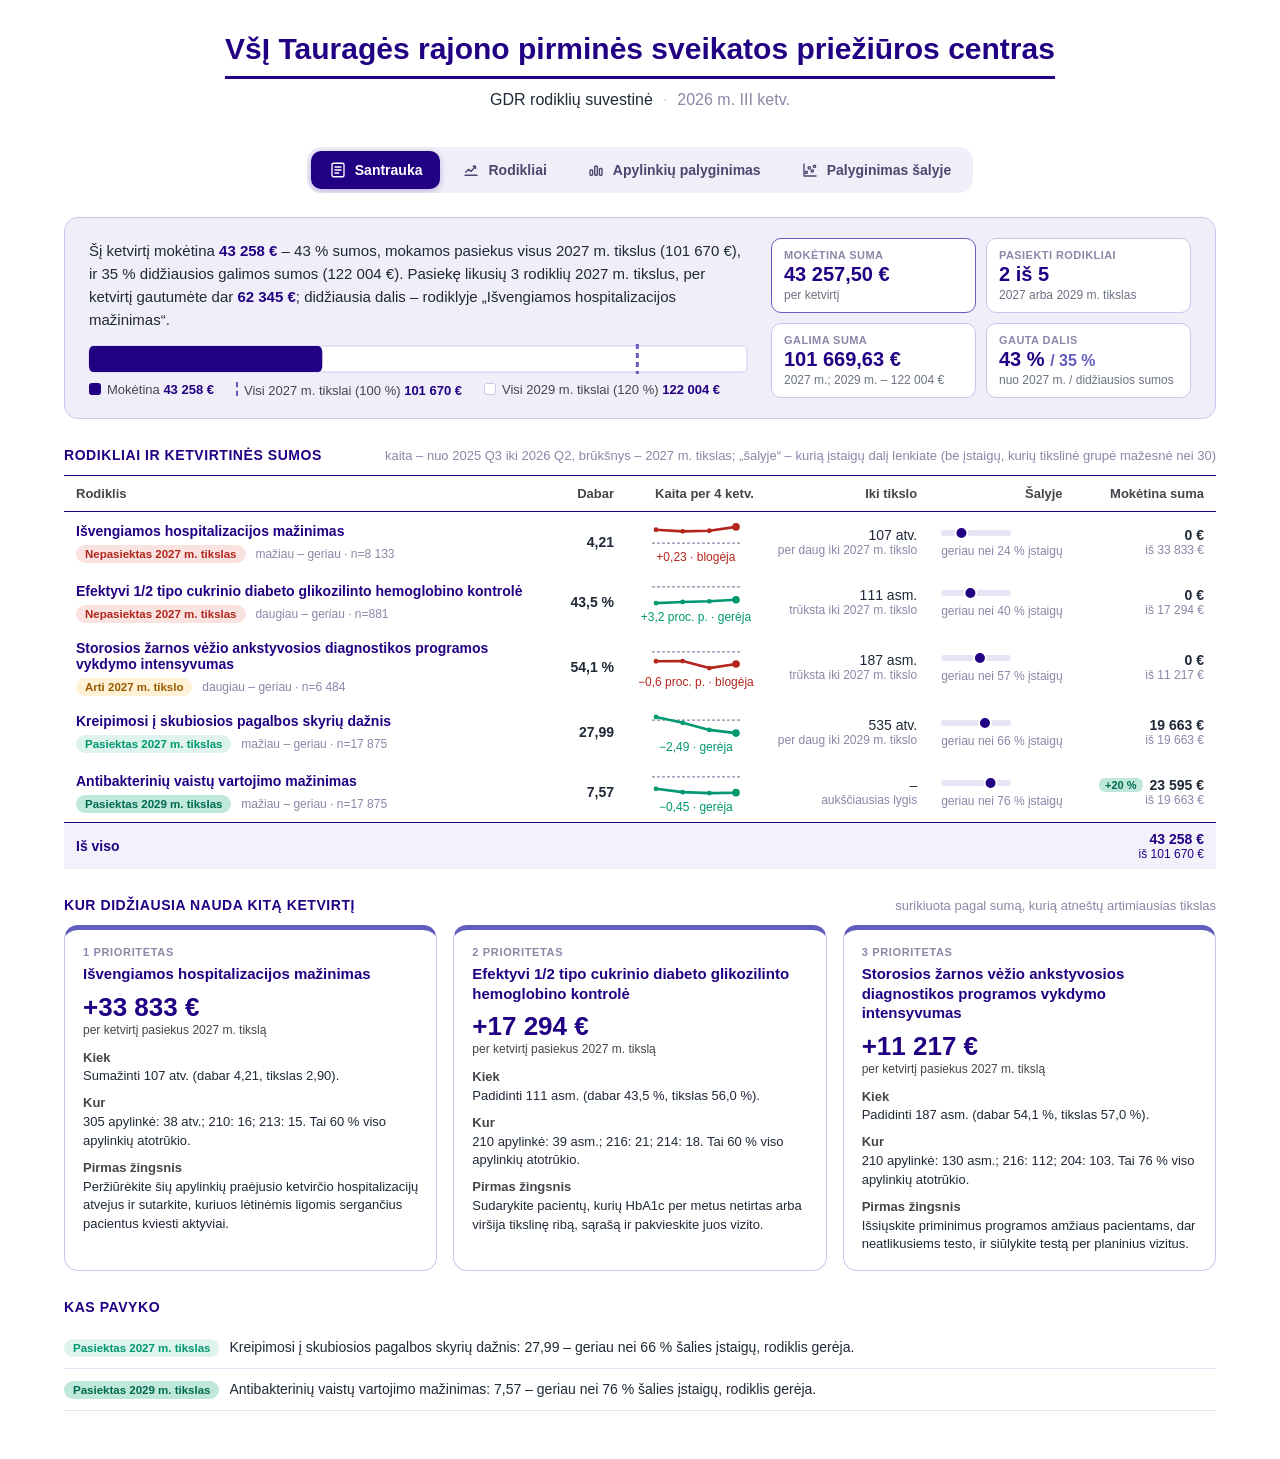
==== commit b5c6b5e4: "Pavyzdys: be eilutės „Iki didžiausios sumos trūksta“" ====
--- a/gdr-pavyzdys/index.html
+++ b/gdr-pavyzdys/index.html
@@ -4,7 +4,7 @@
 <meta name="robots" content="noindex,nofollow,noarchive,nosnippet">
 <meta name="referrer" content="no-referrer">
 <title>GDR rodiklių suvestinė – VšĮ Tauragės rajono pirminės sveikatos priežiūros centras</title>
-<link rel="stylesheet" href="assets/app.c360c31e85db.css">
+<link rel="stylesheet" href="assets/app.e2b2e7e9c917.css">
 </head><body><div class="wrap">
 <header>
 <h1 id="title"></h1>
@@ -50,5 +50,5 @@
 </div>
 <div class="zm" id="aZm" hidden><div class="zbg" id="aZbg"></div><div class="zc" id="aZc" role="dialog" aria-modal="true" aria-label="Padidintas rodiklis"></div></div>
 <script type="application/json" id="data">{"id": 5, "name": "VšĮ Tauragės rajono pirminės sveikatos priežiūros centras", "period": "2026 m. III ketv.", "quarters": ["2025 Q3", "2025 Q4", "2026 Q1", "2026 Q2"], "indicators": [{"nr": 1, "name": "Išvengiamos hospitalizacijos mažinimas", "lower": true, "pct": false, "per": 100, "tg": 8133, "vals": [3.98, 3.85, 3.9, 4.21], "country": 3.32, "t27": 2.9, "t28": 2.7, "t29": 2.3, "galima": 33833.28, "galima29": 40599.94, "mokama": 0.0}, {"nr": 2, "name": "Efektyvi 1/2 tipo cukrinio diabeto glikozilinto hemoglobino kontrolė", "lower": false, "pct": true, "per": null, "tg": 881, "vals": [0.4029, 0.4138, 0.42, 0.4347], "country": 0.5308, "t27": 0.56, "t28": 0.6, "t29": 0.65, "galima": 17294.03, "galima29": 20752.84, "mokama": 0.0}, {"nr": 3, "name": "Storosios žarnos vėžio ankstyvosios diagnostikos programos vykdymo intensyvumas", "lower": false, "pct": true, "per": null, "tg": 6484, "vals": [0.5477, 0.548, 0.5313, 0.5412], "country": 0.5389, "t27": 0.57, "t28": 0.62, "t29": 0.67, "galima": 11217.32, "galima29": 13460.78, "mokama": 0.0}, {"nr": 4, "name": "Kreipimosi į skubiosios pagalbos skyrių dažnis", "lower": true, "pct": false, "per": 100, "tg": 17875, "vals": [30.48, 29.57, 28.48, 27.99], "country": 31.03, "t27": 30, "t28": 27, "t29": 25, "galima": 19662.5, "galima29": 23595.0, "mokama": 19662.5}, {"nr": 5, "name": "Antibakterinių vaistų vartojimo mažinimas", "lower": true, "pct": false, "per": 100, "tg": 17875, "vals": [8.02, 7.63, 7.52, 7.57], "country": 9.53, "t27": 9.4, "t28": 8.9, "t29": 8.4, "galima": 19662.5, "galima29": 23595.0, "mokama": 23595.0}], "apyl": {"1": [{"a": "200", "pc": "5", "tg": 442, "val": 2.45}, {"a": "202", "pc": "5", "tg": 726, "val": 4.41}, {"a": "203", "pc": "5", "tg": 367, "val": 5.92}, {"a": "204", "pc": "5", "tg": 455, "val": 3.41}, {"a": "205", "pc": "5", "tg": 660, "val": 3.48}, {"a": "206", "pc": "5", "tg": 131, "val": 5.11}, {"a": "210", "pc": "5", "tg": 936, "val": 4.54}, {"a": "211", "pc": "5", "tg": 403, "val": 3.49}, {"a": "213", "pc": "5", "tg": 776, "val": 4.8}, {"a": "214", "pc": "5", "tg": 327, "val": 4.23}, {"a": "216", "pc": "5", "tg": 593, "val": 1.96}, {"a": "217", "pc": "5", "tg": 386, "val": 0.87}, {"a": "220", "pc": "5", "tg": 145, "val": 5.7}, {"a": "302", "pc": "5", "tg": 393, "val": 0.55}, {"a": "304", "pc": "5", "tg": 216, "val": 0.28}, {"a": "305", "pc": "5", "tg": 245, "val": 18.33}, {"a": "306", "pc": "5", "tg": 912, "val": 0.53}], "2": [{"a": "200", "pc": "5", "tg": 65, "val": 0.3846}, {"a": "202", "pc": "5", "tg": 95, "val": 0.6211}, {"a": "203", "pc": "5", "tg": 8, "val": 0.5}, {"a": "204", "pc": "5", "tg": 62, "val": 0.3226}, {"a": "205", "pc": "5", "tg": 99, "val": 0.7071}, {"a": "206", "pc": "5", "tg": 20, "val": 0.6}, {"a": "210", "pc": "5", "tg": 145, "val": 0.2966}, {"a": "211", "pc": "5", "tg": 55, "val": 0.4727}, {"a": "213", "pc": "5", "tg": 109, "val": 0.5138}, {"a": "214", "pc": "5", "tg": 48, "val": 0.1875}, {"a": "216", "pc": "5", "tg": 91, "val": 0.3297}, {"a": "217", "pc": "5", "tg": 57, "val": 0.4561}, {"a": "220", "pc": "5", "tg": 27, "val": 0.2593}, {"a": "302", "pc": "5", "tg": 0, "val": 0}, {"a": "304", "pc": "5", "tg": 0, "val": 0}, {"a": "305", "pc": "5", "tg": 5, "val": 0.4}, {"a": "306", "pc": "5", "tg": 3, "val": 0}], "3": [{"a": "200", "pc": "5", "tg": 471, "val": 0.5478}, {"a": "202", "pc": "5", "tg": 750, "val": 0.4947}, {"a": "203", "pc": "5", "tg": 37, "val": 0.7027}, {"a": "204", "pc": "5", "tg": 562, "val": 0.3879}, {"a": "205", "pc": "5", "tg": 716, "val": 0.5559}, {"a": "206", "pc": "5", "tg": 76, "val": 0.6711}, {"a": "210", "pc": "5", "tg": 982, "val": 0.4379}, {"a": "211", "pc": "5", "tg": 414, "val": 0.6208}, {"a": "213", "pc": "5", "tg": 828, "val": 0.558}, {"a": "214", "pc": "5", "tg": 333, "val": 0.6456}, {"a": "216", "pc": "5", "tg": 618, "val": 0.39}, {"a": "217", "pc": "5", "tg": 462, "val": 0.5563}, {"a": "220", "pc": "5", "tg": 203, "val": 0.5172}, {"a": "302", "pc": "5", "tg": 0, "val": 0}, {"a": "304", "pc": "5", "tg": 0, "val": 0}, {"a": "305", "pc": "5", "tg": 30, "val": 0.5333}, {"a": "306", "pc": "5", "tg": 0, "val": 0}], "4": [{"a": "200", "pc": "5", "tg": 990, "val": 20.66}, {"a": "202", "pc": "5", "tg": 1564, "val": 19.71}, {"a": "203", "pc": "5", "tg": 777, "val": 40.27}, {"a": "204", "pc": "5", "tg": 1199, "val": 21.52}, {"a": "205", "pc": "5", "tg": 1578, "val": 24.03}, {"a": "206", "pc": "5", "tg": 276, "val": 48.12}, {"a": "210", "pc": "5", "tg": 2076, "val": 24.96}, {"a": "211", "pc": "5", "tg": 903, "val": 24.72}, {"a": "213", "pc": "5", "tg": 1865, "val": 25.35}, {"a": "214", "pc": "5", "tg": 708, "val": 24.78}, {"a": "216", "pc": "5", "tg": 1282, "val": 23.6}, {"a": "217", "pc": "5", "tg": 931, "val": 18.04}, {"a": "220", "pc": "5", "tg": 370, "val": 17.15}, {"a": "302", "pc": "5", "tg": 676, "val": 5.14}, {"a": "304", "pc": "5", "tg": 435, "val": 3.82}, {"a": "305", "pc": "5", "tg": 730, "val": 36.76}, {"a": "306", "pc": "5", "tg": 1483, "val": 7.17}]}, "peers": {"1": [[5613, 3.76], [3383, 4.51], [754, 6.89], [879, 6.66], [0, 0], [0, 0], [76783, 2.83], [5608, 2.88], [16383, 3.7], [5257, 4.23], [2030, 3.71], [14722, 3.32], [0, 0], [5621, 3.62], [2185, 4.77], [4561, 3.3], [9066, 3.45], [7517, 3.71], [20455, 3.19], [6010, 6.42], [15411, 3.67], [7042, 6.32], [44524, 2.88], [52429, 3.53], [48350, 2.95], [40658, 2.26], [19604, 3.76], [5521, 2.38], [35043, 2.85], [960, 5.54], [4842, 4.28], [3166, 3.09], [4527, 5.31], [10911, 4.26], [18518, 2.12], [11958, 2.13], [784, 2.75], [449, 2.12], [7523, 3], [2902, 5.59], [6737, 2.66], [14418, 3.22], [13453, 3.24], [6708, 6.05], [9247, 4.15], [3953, 4.43], [5942, 4.74], [708, 3.91], [6205, 3.99], [809, 4.31], [9666, 5.25], [4433, 3.02], [1631, 3.66], [8067, 2.91], [6887, 4.31], [2224, 3.05], [4990, 4.41], [2349, 4.96], [0, 0], [11440, 3.09], [4900, 2.96], [3744, 6.86], [7859, 4.65], [862, 1.58], [4544, 4.5], [2283, 3.2], [941, 3.3], [581, 5.43], [4892, 3.83], [891, 2.64], [1101, 4.21], [470, 4.97], [919, 3.14], [0, 0], [6648, 3.21], [2320, 3.55], [1174, 4.72], [1372, 4.38], [5832, 3.21], [0, 0], [2451, 2.83], [5054, 3.33], [3222, 2.12], [0, 0], [8533, 3.39], [2485, 3.02], [12179, 3.81], [457, 4.4], [5589, 4.17], [5019, 4.57], [813, 3.65], [8297, 4.7], [2004, 2.84], [1259, 7.29], [5019, 3.48], [3970, 3.21], [1505, 2.99], [1337, 2.46], [7859, 5.24], [3763, 3.18], [4074, 1.47], [5593, 2.71], [856, 2.34], [1029, 2.27], [0, 0], [539, 4.87], [463, 6.2], [1292, 3.84], [1082, 3.07], [1310, 2.98], [2175, 4.57], [3038, 1.92], [1473, 2.94], [2101, 3.13], [3750, 2.96], [1757, 3.43], [520, 5.8], [840, 3.84], [595, 4.89], [251, 9.72], [2245, 2.93], [2089, 3.82], [411, 3.07], [675, 3.78], [4272, 3.77], [1429, 3.2], [599, 3.08], [3047, 3.81], [128, 2.67], [13369, 2.61], [471, 3.6], [2970, 2.83], [166, 6.13], [1488, 2.42], [2713, 4.07], [1365, 7.96], [503, 4.32], [3103, 2.71], [6606, 2.81], [362, 1.95], [1684, 2.78], [513, 3.13], [1198, 6.12], [2084, 2.58], [0, 0], [1205, 3.95], [3276, 2.87], [1344, 2.98], [2279, 1.91], [779, 5.42], [820, 4.8], [580, 1.76], [2072, 3.92], [1810, 4.15], [1277, 1.75], [1881, 3.83], [3331, 3.85], [1142, 2.15], [681, 2.39], [2078, 2.41], [2476, 3.14], [0, 0], [349, 2.16], [868, 3.73], [518, 1.92], [1778, 3.26], [3961, 3.69], [839, 3.6], [5969, 4.09], [1198, 5.49], [1026, 2.64], [979, 2.41], [2615, 4.51], [1614, 2.23], [0, 0], [7889, 2.3], [1650, 1.45], [659, 2.79], [1361, 3.84], [2140, 2.14], [5011, 4.23], [580, 2.84], [1700, 2.51], [1984, 2.97], [793, 2.72], [41, 2.1], [6292, 3], [960, 2.99], [8499, 3.96], [1020, 3.2], [3144, 2.54], [196, 3.71], [1568, 2.48], [1974, 3.24], [5364, 3.4], [2377, 2.29], [3461, 3.96], [1452, 2.24], [1252, 3.01], [1690, 3.24], [580, 2.13], [2149, 3.51], [2256, 3.87], [1014, 2.59], [0, 0], [1423, 7.69], [1700, 2.05], [3525, 2.24], [0, 0], [0, 0], [51, 1.48], [585, 1.43], [0, 0], [0, 0], [1260, 3.9], [0, 0], [1113, 1.86], [174, 0], [1153, 2.03], [901, 3.41], [554, 3.78], [10421, 2.86], [1439, 3.66], [0, 0], [479, 1.17], [622, 2.69], [7052, 2.88], [5336, 3.97], [1773, 2.95], [3632, 4.15], [719, 2.42], [3605, 2.33], [495, 3.19], [8106, 4.31], [4316, 5.12], [98, 2.67], [151, 5.64], [1980, 3.16], [895, 2.22], [1906, 2.84], [3886, 4.42], [388, 2.29], [1730, 2.3], [0, 0], [740, 1.25], [4920, 5.04], [578, 2.71], [2311, 4.51], [936, 6.78], [1241, 2.64], [650, 1.51], [3001, 1.94], [7419, 3.14], [228, 1.93], [1637, 3.71], [2165, 3.52], [1693, 4.77], [661, 2.72], [872, 3.33], [1007, 4.93], [3544, 4.07], [1161, 3.07], [708, 2.59], [1466, 3.79], [468, 4.29], [429, 2.4], [3934, 2.52], [1463, 3.51], [0, 0], [5388, 2.6], [555, 2.42], [349, 1.84], [2905, 2.75], [659, 3.8], [9643, 2.99], [951, 3.38], [1183, 4.16], [2755, 4.28], [0, 0], [145496, 2.75], [5156, 2.9], [2119, 3], [1227, 2.31], [574, 3.01], [434, 9.37], [718, 1.86], [862, 3.05], [2179, 4.05], [0, 0], [1919, 4.1], [8517, 3.06], [459, 2.41], [2090, 4.69], [310, 2.04], [732, 3.44], [0, 0], [889, 5.87], [3759, 5.1], [2779, 2.61], [1249, 4.49], [46, 1.43], [587, 4.03], [249, 1.75], [979, 3.91], [30, 11.45], [1342, 3], [1418, 2.4], [1297, 4.14], [1566, 3.21], [1589, 4.42], [595, 0.37], [3618, 2.7], [19, 32.88], [71, 0], [548, 7.05], [1645, 1.67], [166, 9.41], [1, 0], [3713, 6.38], [76, 0], [14809, 2.84], [4974, 2.03], [2114, 2.68], [138, 2.87], [659, 5.28], [1194, 5.27], [63, 14.9], [2095, 3.72], [432, 8.69], [2766, 4.24], [36, 9.64], [7622, 2.35], [656, 1.76], [249, 2.88], [208, 0.2], [328, 0.8], [413, 5.68], [109, 8.71], [436, 2.64], [618, 3.25], [25675, 3.21], [2133, 3.46]], "2": [[689, 0.3585], [383, 0.564], [107, 0.6636], [131, 0.3435], [0, 0], [0, 0], [10926, 0.6604], [720, 0.6375], [2551, 0.7381], [724, 0.471], [263, 0.4601], [1994, 0.6399], [0, 0], [621, 0.3366], [352, 0.5625], [574, 0.2578], [951, 0.4164], [874, 0.4199], [3025, 0.4228], [848, 0.5342], [1829, 0.3324], [912, 0.4287], [6846, 0.6376], [5701, 0.6769], [6672, 0.5573], [5799, 0.6422], [2940, 0.4493], [795, 0.7031], [4851, 0.5096], [132, 0.2652], [676, 0.3964], [365, 0.1863], [739, 0.5156], [1839, 0.5291], [2138, 0.5734], [1078, 0.5668], [97, 0.5052], [67, 0.7164], [875, 0.6023], [455, 0.6264], [1055, 0.6701], [1964, 0.5631], [1816, 0.4488], [1010, 0.5208], [1153, 0.5585], [536, 0.3843], [783, 0.4534], [35, 0], [701, 0.2796], [64, 0.0469], [1236, 0.5251], [807, 0.544], [260, 0.5385], [1046, 0.5143], [1015, 0.6217], [223, 0.5112], [659, 0.2731], [308, 0.3442], [0, 0], [1420, 0.2254], [603, 0.607], [455, 0.4813], [919, 0.3787], [79, 0.6076], [668, 0.5269], [199, 0.4824], [144, 0.7431], [67, 0.6716], [691, 0.4964], [109, 0.5229], [129, 0.4651], [52, 0.1154], [157, 0.2803], [0, 0], [871, 0.5362], [282, 0.3936], [85, 0.0706], [159, 0.2264], [983, 0.5453], [0, 0], [325, 0.2277], [762, 0.5827], [348, 0.4684], [0, 0], [1130, 0.454], [350, 0.4371], [1103, 0.2892], [60, 0.0833], [911, 0.4149], [910, 0.4418], [94, 0.3511], [1108, 0.2383], [259, 0.3861], [219, 0.5251], [761, 0.364], [540, 0.5407], [186, 0.5699], [57, 0.2982], [1017, 0.3245], [329, 0.5319], [227, 0.4581], [701, 0.3367], [123, 0.6016], [126, 0.6032], [0, 0], [60, 0.5], [52, 0.7115], [178, 0.6798], [153, 0.3007], [153, 0.085], [303, 0.5314], [372, 0.5565], [220, 0.4545], [234, 0.2009], [453, 0.1457], [118, 0.3136], [77, 0.7273], [86, 0.6163], [57, 0.0702], [19, 0.0526], [216, 0.4028], [232, 0.3621], [67, 0.6866], [77, 0.6623], [351, 0.2393], [152, 0.2105], [91, 0.7363], [397, 0.4685], [12, 0.0833], [1043, 0.6491], [92, 0.6522], [360, 0.6722], [27, 0.3333], [273, 0.619], [463, 0.6393], [160, 0.6125], [44, 0.3182], [287, 0.3902], [834, 0.7386], [18, 0.0556], [262, 0.7672], [63, 0.381], [125, 0.56], [256, 0.5352], [0, 0], [172, 0.7093], [332, 0.5994], [122, 0.1148], [324, 0.6296], [123, 0.4472], [115, 0.713], [90, 0.1889], [305, 0.3049], [157, 0.4076], [119, 0.4538], [281, 0.7046], [354, 0.5169], [66, 0.3182], [103, 0.3398], [107, 0.1682], [131, 0.6718], [0, 0], [75, 0.8933], [91, 0.4176], [47, 0.2553], [171, 0.3977], [388, 0.3067], [92, 0.5652], [671, 0.4635], [116, 0.4052], [69, 0.5652], [168, 0.631], [420, 0.2333], [214, 0.4159], [0, 0], [642, 0.243], [120, 0.4333], [96, 0.5625], [121, 0.4463], [203, 0.3498], [405, 0.6], [47, 0.3191], [180, 0.2833], [198, 0.6263], [87, 0.3333], [6, 0], [777, 0.6988], [81, 0.6173], [1031, 0.5422], [72, 0.3611], [197, 0.335], [39, 0.2821], [270, 0.4593], [132, 0.3712], [417, 0.3573], [290, 0.4207], [383, 0.1854], [151, 0.4636], [150, 0.6933], [73, 0.7534], [27, 0.1852], [232, 0.431], [343, 0.6122], [109, 0.422], [0, 0], [161, 0.441], [156, 0.4423], [232, 0.3405], [0, 0], [0, 0], [8, 0.125], [58, 0.6552], [0, 0], [0, 0], [181, 0.5138], [0, 0], [147, 0.2109], [1, 0], [168, 0.494], [104, 0.7404], [74, 0.3649], [848, 0.5342], [204, 0.5343], [0, 0], [87, 0.2529], [82, 0.7439], [581, 0.5559], [687, 0.508], [247, 0.2915], [592, 0.6284], [70, 0.3429], [336, 0.4673], [38, 0.3158], [681, 0.4772], [599, 0.606], [52, 0.7885], [21, 0.3333], [177, 0.5989], [73, 0.3562], [148, 0.3378], [447, 0.5973], [49, 0.4694], [266, 0.3383], [0, 0], [54, 0.6111], [379, 0.5646], [85, 0.5294], [94, 0.5], [112, 0.0625], [57, 0.3158], [45, 0.3556], [267, 0.4157], [662, 0.4577], [36, 0.0833], [195, 0.3179], [246, 0.435], [177, 0.3729], [78, 0.0513], [92, 0.5326], [112, 0.0446], [406, 0.8744], [117, 0.6068], [95, 0.1684], [164, 0.4573], [39, 0.1795], [44, 0.3864], [423, 0.227], [199, 0.4824], [0, 0], [428, 0.4556], [30, 0.1333], [26, 0.1538], [357, 0.6555], [74, 0.3649], [1022, 0.6174], [78, 0.4615], [148, 0.5], [330, 0.7303], [0, 0], [14923, 0.5467], [222, 0.6486], [203, 0.4138], [64, 0.1875], [40, 0.15], [75, 0.3467], [81, 0.2469], [122, 0.5246], [245, 0.4694], [0, 0], [255, 0.6627], [1312, 0.5541], [49, 0.6939], [271, 0.5904], [32, 0.3125], [65, 0.7846], [0, 0], [143, 0.4545], [613, 0.6656], [420, 0.319], [188, 0.6543], [10, 0.3], [101, 0.6139], [13, 0.3846], [65, 0.2769], [12, 0.8333], [219, 0.7032], [113, 0.6903], [234, 0.5641], [153, 0.4052], [212, 0.1321], [2, 0], [566, 0.6466], [3, 0], [2, 1], [82, 0.3537], [57, 0.5088], [18, 0.3333], [0, 0], [538, 0.487], [1, 0], [2375, 0.7575], [611, 0.6743], [207, 0.6522], [3, 0.6667], [72, 0.7083], [59, 0.1695], [7, 0.7143], [153, 0.6144], [72, 0.75], [317, 0.7192], [1, 1], [915, 0.4273], [57, 0.614], [13, 0.4615], [4, 0.25], [12, 0.25], [63, 0.2222], [20, 0.55], [5, 0.2], [18, 0.0556], [3056, 0.642], [255, 0.7569]], "3": [[4803, 0.3685], [2469, 0.6229], [677, 0.4904], [891, 0.5892], [9, 0], [1, 0], [54378, 0.6399], [4674, 0.2154], [13427, 0.5782], [4787, 0.6605], [1582, 0.4469], [9692, 0.5142], [0, 0], [4315, 0.5388], [1800, 0.6072], [3618, 0.5064], [6417, 0.4265], [5876, 0.4998], [17245, 0.5099], [5943, 0.2704], [13016, 0.4096], [6647, 0.5597], [25394, 0.5364], [27723, 0.5727], [36062, 0.6001], [25059, 0.7371], [15308, 0.505], [4378, 0.2227], [24330, 0.6038], [950, 0.3421], [4025, 0.3906], [2103, 0.359], [3360, 0.5661], [9013, 0.5664], [14605, 0.6097], [6698, 0.6769], [742, 0.5013], [386, 0.6917], [6389, 0.5791], [2800, 0.6696], [5272, 0.5622], [11663, 0.6559], [10966, 0.5528], [6464, 0.4489], [8298, 0.5469], [3503, 0.4393], [5734, 0.563], [700, 0.3443], [5099, 0.4487], [553, 0.4774], [7713, 0.6497], [3423, 0.5483], [1382, 0.4414], [6788, 0.5242], [5775, 0.5444], [1539, 0.6238], [4527, 0.4566], [2104, 0.4995], [0, 0], [9557, 0.2785], [4035, 0.5941], [4080, 0.574], [6896, 0.5318], [729, 0.5021], [4162, 0.4901], [1702, 0.6228], [766, 0.5091], [447, 0.5928], [3695, 0.3922], [590, 0.8102], [959, 0.6434], [400, 0.455], [805, 0.5304], [1, 0], [5300, 0.5543], [1686, 0.567], [813, 0.3481], [1253, 0.5339], [4843, 0.5389], [3, 0], [2101, 0.4964], [4719, 0.4868], [2469, 0.612], [6, 0], [6801, 0.4564], [2229, 0.5675], [8681, 0.4671], [481, 0.5551], [6516, 0.4851], [4902, 0.6057], [600, 0.5433], [6598, 0.5341], [1623, 0.427], [1267, 0.6393], [4358, 0.4351], [3568, 0.6183], [1200, 0.4092], [640, 0.4797], [6737, 0.309], [2299, 0.5411], [1742, 0.6561], [4444, 0.5511], [760, 0.4276], [733, 0.7954], [1, 0], [451, 0.4767], [414, 0.6111], [972, 0.7119], [758, 0.6438], [1275, 0.4204], [1997, 0.4787], [2314, 0.5856], [1621, 0.5601], [1523, 0.5089], [3241, 0.4159], [1177, 0.3127], [376, 0.6596], [637, 0.6782], [511, 0.0822], [420, 0.0619], [1726, 0.3691], [1538, 0.4551], [339, 0.2242], [519, 0.736], [2807, 0.5305], [1147, 0.3766], [464, 0.6703], [2449, 0.5284], [188, 0.0691], [5641, 0.6281], [518, 0.7915], [2538, 0.4551], [266, 0.2331], [1523, 0.6133], [2293, 0.6184], [1054, 0.648], [397, 0.4836], [2415, 0.4137], [4006, 0.7504], [205, 0.2341], [1500, 0.6833], [566, 0.6784], [668, 0.6422], [1570, 0.7038], [2, 0], [1048, 0.5649], [2061, 0.6783], [895, 0.2257], [1746, 0.5418], [833, 0.4346], [826, 0.7785], [588, 0.3622], [2219, 0.3628], [1203, 0.5869], [831, 0.6378], [1356, 0.6372], [2338, 0.5783], [511, 0.4814], [646, 0.3452], [1106, 0.3237], [727, 0.7772], [0, 0], [597, 0.6683], [885, 0.5876], [370, 0.5595], [1235, 0.5619], [3139, 0.4126], [745, 0.506], [5392, 0.428], [821, 0.6224], [640, 0.4016], [829, 0.684], [2204, 0.5177], [1312, 0.5831], [0, 0], [4990, 0.2866], [907, 0.4278], [611, 0.5139], [702, 0.4801], [1491, 0.4306], [2486, 0.5543], [414, 0.2874], [1541, 0.3699], [1270, 0.615], [624, 0.5593], [44, 0.0682], [4443, 0.5325], [428, 0.472], [6512, 0.5209], [797, 0.2936], [1287, 0.481], [246, 0.7073], [1419, 0.4538], [1031, 0.9476], [3096, 0.603], [1629, 0.3818], [2879, 0.3484], [1175, 0.5557], [618, 0.4337], [887, 0.4307], [371, 0.407], [1586, 0.5397], [2090, 0.5976], [652, 0.5475], [2, 0], [1301, 0.4435], [1114, 0.4569], [1818, 0.3262], [0, 0], [1, 0], [73, 0.0822], [321, 0.6729], [6, 0], [1, 0], [1143, 0.6352], [1, 0], [2861, 0.1758], [53, 0.5472], [934, 0.6745], [559, 0.7835], [327, 0.5413], [5991, 0.5558], [1151, 0.4796], [10, 0], [480, 0.5083], [581, 0.7332], [4295, 0.6012], [3810, 0.3564], [1537, 0.5049], [2986, 0.704], [572, 0.0804], [2429, 0.5109], [330, 0.3061], [6007, 0.4824], [3365, 0.5195], [330, 0.2515], [480, 0.0708], [1079, 0.6209], [610, 0.4115], [921, 0.4723], [2452, 0.5551], [611, 0.4501], [1737, 0.5314], [0, 0], [347, 0.5764], [2028, 0.4497], [544, 0.4246], [695, 0.3727], [1036, 0.3417], [354, 0.4124], [365, 0.3041], [1841, 0.4927], [5394, 0.3686], [236, 0.3814], [1292, 0.4071], [2083, 0.4052], [1204, 0.564], [561, 0.1783], [740, 0.6], [878, 0.4772], [3228, 0.8522], [837, 0.8817], [553, 0.4593], [967, 0.5357], [307, 0.4365], [317, 0.4479], [3088, 0.4067], [1287, 0.627], [5, 0], [3628, 0.5259], [429, 0.8112], [356, 0.1854], [2122, 0.5905], [452, 0.5221], [6346, 0.7526], [443, 0.4176], [871, 0.4053], [1764, 0.6718], [0, 0], [92278, 0.5307], [1599, 0.6191], [1172, 0.6032], [1205, 0.166], [255, 0.5098], [284, 0.4648], [511, 0.0254], [1647, 0.187], [1658, 0.5018], [9, 0], [1385, 0.5921], [6282, 0.5075], [408, 0.4706], [1683, 0.6197], [223, 0.2556], [487, 0.7906], [0, 0], [762, 0.7874], [3010, 0.4611], [2023, 0.5111], [1112, 0.6592], [60, 0.1833], [534, 0.2378], [118, 0.6102], [757, 0.2906], [4, 0], [1165, 0.4609], [770, 0.6026], [1049, 0.4509], [987, 0.6829], [1158, 0.4914], [32, 0.4063], [2689, 0.7367], [10, 0.2], [16, 0.1875], [382, 0.4188], [398, 0.4246], [130, 0.3231], [0, 0], [2511, 0.5301], [20, 0.65], [14508, 0.5325], [3780, 0.7714], [1170, 0.6068], [40, 0.75], [223, 0.583], [359, 0.3593], [43, 0.6047], [1110, 0.5441], [135, 0.6296], [1685, 0.705], [20, 0.4], [6316, 0.493], [372, 0.6371], [122, 0.418], [59, 0.7119], [171, 0.4737], [318, 0.6038], [34, 0.4706], [67, 0.4179], [138, 0.3696], [18545, 0.6762], [1322, 0.5318]], "4": [[11488, 37.81], [7658, 32.84], [1613, 28.01], [1923, 30.11], [37, 2.38], [1, 0], [157507, 33.57], [12208, 34.21], [33361, 33.25], [10085, 33], [3755, 26.83], [27333, 46.85], [1, 0], [12156, 32.88], [4663, 34.41], [8816, 31.2], [18295, 35.84], [15666, 38.52], [42431, 37.81], [12571, 26.07], [32369, 26.97], [14762, 27.01], [93154, 31.39], [121956, 29.52], [116268, 27.92], [87760, 27.53], [42576, 30.39], [11488, 31.77], [70348, 30.31], [2482, 28.07], [10548, 36.19], [6641, 36.04], [8389, 27.48], [21087, 34.62], [40083, 27.78], [25171, 25.71], [1734, 20.64], [906, 28.51], [15153, 31.45], [6559, 34.61], [13291, 32.14], [30198, 26.14], [27643, 24.55], [15119, 23.76], [18253, 22.09], [7775, 25.8], [13102, 24.16], [1637, 20.17], [15339, 26.12], [1412, 32.71], [21194, 26.53], [9745, 29.15], [3328, 43.1], [17708, 35.53], [13926, 43.18], [4270, 30.78], [10707, 39.94], [4533, 30.29], [1, 0], [28557, 25.38], [9924, 33.88], [8813, 22.96], [17510, 40.38], [1903, 21.63], [9919, 30.2], [5241, 27.06], [1753, 37.69], [1151, 30.19], [9022, 39.48], [1485, 34.48], [2176, 42.44], [944, 25.38], [1829, 35.2], [2, 0], [12983, 45.24], [5114, 25.97], [2257, 33.69], [3060, 30.45], [10070, 32.32], [4, 0], [5477, 30.11], [10455, 30.07], [6793, 26.53], [14, 0], [16863, 45.02], [5212, 28], [25355, 29.58], [1045, 28.55], [11159, 26.84], [10852, 47.95], [1502, 36.99], [15731, 36.22], [4036, 34.14], [2570, 36.34], [10981, 41.85], [8399, 29.08], [3111, 38.56], [3021, 39.28], [16585, 27.15], [8006, 31.18], [9081, 26.75], [10597, 22.74], [1787, 33.6], [1980, 30.42], [1, 0], [1235, 28.19], [1050, 20.18], [2408, 29.22], [1577, 20.17], [3553, 30.71], [3788, 30.21], [5606, 29.26], [3014, 37.11], [4122, 23.99], [8411, 24.3], [4422, 45.26], [970, 38], [1732, 21.39], [1089, 25.3], [1030, 19.01], [4736, 25.35], [3666, 51.99], [818, 34.96], [1383, 33.02], [9127, 38.24], [3593, 31.93], [1192, 30.8], [6009, 40.19], [444, 17.6], [27929, 33.37], [1253, 30.51], [5186, 29.04], [931, 23.34], [3436, 24.38], [5442, 30.78], [2805, 26.49], [958, 29.26], [6861, 31.54], [13776, 31.22], [976, 33.38], [3551, 27.76], [1277, 23.63], [2142, 34.34], [3870, 31.42], [9, 22.03], [2366, 29.17], [7411, 32.37], [3408, 27.61], [4131, 26.38], [1612, 28.52], [1855, 26.33], [1078, 27.31], [5077, 37.42], [4067, 22.28], [2694, 31.02], [3507, 34.22], [6973, 34.25], [2130, 40.29], [1420, 35.25], [5086, 24.3], [5442, 32.31], [2, 0], [1307, 26.44], [1845, 21.76], [921, 34.66], [3867, 32.49], [9069, 30.45], [1878, 21.3], [14180, 32.63], [2696, 34.24], [3246, 28.32], [1704, 28.95], [5627, 25.25], [2893, 28.22], [2, 0], [19212, 25.73], [3935, 26.23], [1240, 37.95], [2729, 42.58], [5158, 25.84], [12939, 37.4], [1123, 37.86], [3740, 23.49], [3514, 36.79], [1560, 29.89], [102, 16.03], [13450, 32.07], [2121, 44.35], [16766, 32.29], [3002, 22.15], [6758, 28.15], [491, 21.07], [2561, 31.05], [3517, 50.88], [10830, 33.12], [5162, 24.65], [7255, 29.32], [3370, 22.77], [2684, 25.19], [4478, 27.8], [1845, 26.89], [4335, 32.51], [4781, 23.25], [2070, 30.27], [2, 0], [3400, 32.39], [4248, 26.76], [9051, 26.89], [2, 0], [2, 0], [250, 28.83], [1384, 32.98], [16, 0], [3, 0], [2655, 22.46], [2, 0], [11436, 18.86], [518, 33.72], [2591, 28.25], [1565, 34.24], [1085, 40.13], [26147, 31.67], [2593, 28.04], [18, 18.11], [977, 16.39], [1378, 21.55], [16763, 33.08], [10321, 26.76], [3522, 29.04], [6980, 33.26], [1272, 22.89], [8766, 25.62], [1181, 32.83], [24342, 30.2], [8354, 32.03], [746, 20.8], [1585, 15.03], [4430, 36.97], [2083, 31.2], [3930, 30.5], [8111, 37.56], [2152, 17.59], [3234, 20.76], [2, 0], [1526, 30.37], [10903, 38.51], [1306, 35.74], [5392, 30.66], [2311, 26.05], [3129, 24.54], [2807, 22.39], [6860, 29.9], [23091, 29.91], [485, 27.99], [3278, 32.84], [5429, 25.28], [3484, 36.31], [1182, 29.47], [1548, 44.25], [2569, 28.54], [8290, 31.63], [2129, 45.66], [1364, 34], [2975, 37.8], [897, 26.91], [846, 34.43], [8807, 29.6], [3237, 19.56], [7, 0], [13473, 27.61], [1138, 36.31], [923, 27.52], [5953, 26.68], [1224, 36.37], [23184, 27.65], [2363, 29.83], [2495, 28.97], [4918, 27.93], [3, 0], [323657, 30.11], [12462, 32.53], [4662, 23.45], [6691, 50.25], [1301, 26.98], [594, 60.61], [1210, 33.72], [4788, 21.89], [4631, 30.57], [33, 16.83], [3817, 37.83], [15829, 44.26], [997, 21.82], [5081, 35.36], [1192, 36.27], [1548, 28.96], [1, 22.12], [1951, 24.93], [6563, 27.74], [4379, 47.18], [2338, 39.61], [158, 14.54], [1184, 30.12], [1130, 25.34], [2240, 24.22], [30, 51.35], [3295, 32.46], [3201, 29.4], [3209, 32.42], [3599, 30.27], [3414, 26], [1213, 21.07], [6687, 34.46], [48, 117.82], [173, 27.57], [1358, 46.02], [5232, 25.42], [774, 36.16], [5, 7.37], [6410, 47.65], [145, 18.2], [33282, 27.21], [11646, 30.23], [3579, 50.89], [377, 49.01], [1096, 32.37], [2815, 34.95], [137, 32.59], [4836, 36.93], [815, 61.2], [5094, 48.04], [107, 24.3], [15474, 31.48], [1259, 30.9], [697, 42.86], [484, 35.79], [943, 29.53], [713, 36.56], [156, 40.76], [1236, 32.1], [1845, 33.62], [52749, 30.18], [4257, 40.15]], "5": [[11488, 10.88], [7658, 8.27], [1613, 6.6], [1923, 8.53], [37, 0], [1, 0], [157507, 9.22], [12208, 6.52], [33361, 9.43], [10085, 9.54], [3755, 6.47], [27333, 9.78], [1, 0], [12156, 9.06], [4663, 8.32], [8816, 7.49], [18295, 8.44], [15666, 8.11], [42431, 9.23], [12571, 8.8], [32369, 8.44], [14762, 9.56], [93154, 9.72], [121956, 10.65], [116268, 10.27], [87760, 10.28], [42576, 9.65], [11488, 9.76], [70348, 10.64], [2482, 3.72], [10548, 8.34], [6641, 6.31], [8389, 10.08], [21087, 9.74], [40083, 9.87], [25171, 8.17], [1734, 8.34], [906, 15.37], [15153, 10.32], [6559, 6.78], [13291, 8.94], [30198, 8.88], [27643, 8.46], [15119, 6.31], [18253, 10.32], [7775, 7.93], [13102, 8.82], [1637, 9.96], [15339, 6.67], [1412, 10.51], [21194, 10.29], [9745, 10.7], [3328, 6.49], [17708, 6.18], [13926, 8.65], [4270, 8.63], [10707, 7.9], [4533, 7.76], [1, 0], [28557, 6.51], [9924, 10.5], [8813, 6.25], [17510, 25.33], [1903, 11.9], [9919, 11.22], [5241, 7.99], [1753, 13.19], [1151, 7.46], [9022, 8.06], [1485, 7.61], [2176, 8.93], [944, 10.55], [1829, 3.96], [2, 0], [12983, 11.64], [5114, 9.96], [2257, 13.53], [3060, 7.59], [10070, 13.16], [4, 0], [5477, 8], [10455, 8.7], [6793, 9.62], [14, 0], [16863, 9.57], [5212, 6.52], [25355, 8.66], [1045, 7.6], [11159, 12.77], [10852, 10.29], [1502, 11.48], [15731, 9.56], [4036, 12.16], [2570, 6.64], [10981, 8.5], [8399, 8.62], [3111, 9.67], [3021, 9.05], [16585, 8.92], [8006, 10.32], [9081, 14.32], [10597, 9.99], [1787, 7.19], [1980, 17.19], [1, 0], [1235, 4.76], [1050, 10.07], [2408, 12.6], [1577, 9.43], [3553, 8.72], [3788, 11.04], [5606, 13.2], [3014, 12.65], [4122, 12.58], [8411, 10.92], [4422, 7.6], [970, 9.62], [1732, 6.23], [1089, 14.51], [1030, 7], [4736, 8.47], [3666, 9.86], [818, 8.26], [1383, 6.79], [9127, 12.36], [3593, 11.6], [1192, 4.89], [6009, 11.94], [444, 4], [27929, 9.59], [1253, 9.05], [5186, 12.01], [931, 9.9], [3436, 6.77], [5442, 12.49], [2805, 6.96], [958, 10.12], [6861, 8.24], [13776, 9.77], [976, 10.39], [3551, 8.28], [1277, 4.9], [2142, 14.06], [3870, 39.3], [9, 0], [2366, 10.46], [7411, 14.6], [3408, 5.56], [4131, 9.95], [1612, 9.37], [1855, 9.67], [1078, 13.3], [5077, 6.27], [4067, 9.11], [2694, 9.87], [3507, 11.16], [6973, 6.15], [2130, 10.45], [1420, 6.24], [5086, 8.66], [5442, 6.78], [2, 0], [1307, 5.13], [1845, 7.54], [921, 2.44], [3867, 8.61], [9069, 7.11], [1878, 3.85], [14180, 9.61], [2696, 9.01], [3246, 9.44], [1704, 5.21], [5627, 10.3], [2893, 6.61], [2, 0], [19212, 6.97], [3935, 10.02], [1240, 6.27], [2729, 7.21], [5158, 8.25], [12939, 10.34], [1123, 5.69], [3740, 9.74], [3514, 10.23], [1560, 12.5], [102, 8.88], [13450, 8.58], [2121, 7.39], [16766, 15.51], [3002, 10.47], [6758, 9.32], [491, 19.96], [2561, 10.11], [3517, 12.63], [10830, 12.28], [5162, 5.86], [7255, 6.72], [3370, 9.02], [2684, 7.56], [4478, 9.79], [1845, 7.01], [4335, 9.17], [4781, 8.99], [2070, 8.7], [2, 0], [3400, 7.77], [4248, 9.73], [9051, 8.25], [2, 0], [2, 0], [250, 11.21], [1384, 7.91], [16, 0], [3, 0], [2655, 11.9], [2, 0], [11436, 3.57], [518, 12.79], [2591, 6.91], [1565, 6.79], [1085, 10.75], [26147, 10.02], [2593, 14.27], [18, 0], [977, 5.58], [1378, 2.91], [16763, 9.31], [10321, 9.83], [3522, 8.86], [6980, 8.62], [1272, 10.72], [8766, 7.53], [1181, 7.74], [24342, 7.18], [8354, 8.11], [746, 17.85], [1585, 2.64], [4430, 10.52], [2083, 6.83], [3930, 11.54], [8111, 8.5], [2152, 2.97], [3234, 6.65], [2, 0], [1526, 8.54], [10903, 7.8], [1306, 8.03], [5392, 10.04], [2311, 5.78], [3129, 7.9], [2807, 9.03], [6860, 10.65], [23091, 7.41], [485, 9.27], [3278, 11.64], [5429, 8.02], [3484, 11], [1182, 12.88], [1548, 14.42], [2569, 12.61], [8290, 8.43], [2129, 11.62], [1364, 10.8], [2975, 7.47], [897, 8.86], [846, 9.65], [8807, 10.71], [3237, 11.94], [7, 0], [13473, 9.82], [1138, 9.46], [923, 10.72], [5953, 8.84], [1224, 7.64], [23184, 8.31], [2363, 7.28], [2495, 8.35], [4918, 10.87], [3, 0], [323657, 9.62], [12462, 8.88], [4662, 9.14], [6691, 1.07], [1301, 15.06], [594, 4.08], [1210, 6.4], [4788, 4.69], [4631, 11.74], [33, 0], [3817, 13.56], [15829, 10.85], [997, 8.56], [5081, 11.45], [1192, 3.71], [1548, 8.22], [1, 21.92], [1951, 6.54], [6563, 7.2], [4379, 10.84], [2338, 9.45], [158, 6.01], [1184, 10.03], [1130, 12.97], [2240, 11.33], [30, 56.28], [3295, 11.3], [3201, 7.3], [3209, 8.76], [3599, 10.4], [3414, 9.46], [1213, 7.22], [6687, 11.03], [48, 15.16], [173, 8.53], [1358, 13.8], [5232, 11.25], [774, 3.31], [5, 0], [6410, 11.2], [145, 14.93], [33282, 8.18], [11646, 9.36], [3579, 11.58], [377, 8.63], [1096, 14.13], [2815, 10.82], [137, 31.09], [4836, 11.64], [815, 14.5], [5094, 12.57], [107, 12.29], [15474, 11.12], [1259, 10.99], [697, 8.14], [484, 15.56], [943, 12.24], [713, 14.51], [156, 21.05], [1236, 9.75], [1845, 15.02], [52749, 9.15], [4257, 9.46]]}}</script>
-<script src="assets/app.08513dec98e7.js"></script>
+<script src="assets/app.0e62eb2298b3.js"></script>
 </body></html>
--- a/gdr-pavyzdys/assets/app.e2b2e7e9c917.css
+++ b/gdr-pavyzdys/assets/app.e2b2e7e9c917.css
@@ -0,0 +1,188 @@
+:root{--violet:#220083;--bad:#B3261E;--ok:#009870;--mut:#8A87A8;--lav:#F0EEF9;--line:#C9C6EC}
+*{box-sizing:border-box}
+body{font-family:Inter,"Segoe UI",Arial,sans-serif;margin:0;background:#fff;color:#1F2937}
+.wrap{max-width:1200px;margin:0 auto;padding:0 24px 48px}
+header{text-align:center;margin-bottom:28px;padding-top:32px}
+h1{display:inline-block;margin:0;padding-bottom:10px;border-bottom:3px solid var(--violet);color:var(--violet);font-size:30px;font-weight:700}
+.sub{margin-top:12px;font-size:16px;color:#1F2937}
+.per{font-size:16px;color:var(--mut)}.per::before{content:"·";margin:0 10px;color:var(--line)}
+.cards{display:grid;grid-template-columns:repeat(4,1fr);gap:16px}
+.card{background:#fff;border:1px solid var(--line);border-radius:14px;padding:18px 20px;text-align:center}
+.card .l{font-size:15px;font-weight:700;color:#555}
+.card .v{font-size:28px;font-weight:700;color:var(--violet);margin-top:10px;white-space:nowrap}
+.card.main{background:var(--lav);border-color:#645DC0}
+@media(max-width:900px){.cards{grid-template-columns:repeat(2,1fr)}}
+@media(max-width:380px){.cards{grid-template-columns:1fr}}
+[hidden]{display:none!important}
+.page{display:none}.page.active{display:block}
+.empty{text-align:center;color:var(--mut);padding:48px 0;font-size:15px}
+.page h2{margin:28px 0 12px;font-size:20px;color:var(--violet)}
+.thead{display:flex;justify-content:space-between;align-items:baseline;gap:12px;flex-wrap:wrap;margin:28px 0 12px}
+.thead h2{margin:0;font-size:14px;letter-spacing:.04em;text-transform:uppercase}.thead span{font-size:13px;color:var(--mut)}
+table.t{width:100%;border-collapse:collapse;font-size:14px}
+table.t th{background:#fff;color:#44464B;font-weight:700;font-size:13px;padding:10px 12px;text-align:right;border-top:1px solid #210084;border-bottom:1px solid #210084}
+table.t td{padding:10px 12px;text-align:right;color:#1F2937;background:#fff;white-space:nowrap}
+table.t th:first-child,table.t td:first-child{text-align:left;white-space:normal}
+table.t td.g{color:var(--mut)}
+table.t td.k{font-weight:700}
+table.t tr.tot td{background:#F3F2FB;color:var(--violet);font-weight:700;border-top:1px solid #210084}
+table.t tr.tot td.g{color:var(--violet)}
+.tw{overflow-x:auto}
+/* rodiklio filtras skirtuko viršuje */
+.filters{max-width:640px;margin:0 auto 16px}
+.filters label,.pick label,.gr .lbl{display:block;font-size:11px;font-weight:700;color:var(--mut);letter-spacing:.06em;text-transform:uppercase}
+/* apylinkių skirtukas – viena eilutė: rodiklis, apylinkė (tik taškiniam grafikui) ir grafiko pasirinkimas; siaurame ekrane – vienas po kitu */
+.bar{display:flex;flex-wrap:wrap;gap:12px 16px;align-items:flex-end;margin-bottom:16px}
+.bar .filters,.bar .pick{flex:1 1 220px;max-width:none;margin:0}
+.bar .pick{flex:1.3 1 230px}.bar .fil{flex:0 1 170px}
+@media(max-width:700px){.bar .fil{flex:1 1 100%}}
+.gr{flex:none;max-width:100%}
+.sw{display:inline-flex;gap:4px;padding:4px;margin-top:6px;background:var(--lav);border-radius:12px;max-width:100%}
+.sw button{padding:9px 16px;border:0;border-radius:9px;background:transparent;color:#4B4870;font:600 14px Inter,"Segoe UI",Arial,sans-serif;cursor:pointer;transition:background .15s,color .15s}
+.sw button:hover{color:var(--violet)}
+.sw button:focus-visible{outline:2px solid var(--violet);outline-offset:2px}
+.sw button.active{background:#fff;color:var(--violet);box-shadow:0 1px 4px rgba(34,0,131,.2)}
+@media(max-width:480px){.gr{flex:1 1 100%}.sw{display:flex}.sw button{flex:1;padding:9px 6px;font-size:13px}}
+select{width:100%;margin-top:6px;padding:12px;border:1px solid var(--line);border-radius:10px;font:15px Inter,"Segoe UI",Arial,sans-serif;color:#1F2937;background:#fff}
+select:focus{outline:2px solid var(--violet)}
+/* kiekvienas rodiklis – atskira kortelė su spalvota viršutine juosta */
+.stackw{display:grid;gap:32px}.stackw>*{min-width:0}
+.panel{border:1px solid var(--line);border-top:5px solid #645DC0;border-radius:14px;padding:22px 26px 18px;background:#fff;box-shadow:0 2px 10px rgba(34,0,131,.06)}
+@media(max-width:600px){.panel{padding:16px 14px 12px}.panel>.ph{flex-direction:column;gap:8px}.panel>.ph b{font-size:17px}}
+.ph{display:flex;justify-content:space-between;gap:12px;align-items:flex-start}
+.ph b{font-size:19px;color:var(--violet)}
+.badge{padding:6px 14px;border-radius:20px;font-size:13px;font-weight:700;white-space:nowrap}
+.badge.bad{background:#F9E3E1;color:var(--bad)}.badge.ok{background:#DDF3EC;color:var(--ok)}
+.badge.top{background:#BFE8DB;color:#006B4F}.badge.na{background:#eee;color:#666}
+.big{font-size:44px;font-weight:700;color:var(--violet);margin:16px 0 4px}.big small{font-size:14px;font-weight:400;color:var(--mut);margin-left:10px}
+.panel svg{width:100%;height:auto;display:block}
+.lg{display:flex;justify-content:center;gap:32px;flex-wrap:wrap;margin-top:8px;font-size:14px;color:var(--violet)}
+.lg i{display:inline-block;width:14px;height:14px;border-radius:50%;margin-right:8px;vertical-align:-2px}
+nav{position:sticky;top:0;z-index:10;display:flex;justify-content:center;margin:0 -24px 14px;padding:10px 24px;background:rgba(255,255,255,.92);backdrop-filter:blur(6px)}
+nav .seg{display:inline-flex;gap:4px;padding:4px;background:var(--lav);border-radius:14px;max-width:100%;overflow-x:auto;scrollbar-width:none}
+nav button{display:inline-flex;align-items:center;gap:8px;padding:10px 18px;border:0;border-radius:10px;background:transparent;color:#4B4870;font:600 14px Inter,"Segoe UI",Arial,sans-serif;cursor:pointer;white-space:nowrap;transition:background .15s,color .15s,box-shadow .15s}
+nav button svg{width:18px;height:18px;flex:none;fill:none;stroke:currentColor;stroke-width:1.8;stroke-linecap:round;stroke-linejoin:round}
+nav button:hover{color:var(--violet);background:rgba(255,255,255,.6)}
+nav button:focus-visible{outline:2px solid var(--violet);outline-offset:2px}
+nav button.active{background:var(--violet);color:#fff;box-shadow:0 2px 6px rgba(34,0,131,.25)}
+@media(max-width:760px){nav button{padding:10px 12px}nav button span{display:none}nav button.active span{display:inline}}
+.tip{position:fixed;z-index:100;pointer-events:none;opacity:0;transform:translateY(4px);transition:opacity .12s,transform .12s;background:#fff;border:1px solid var(--line);border-left:4px solid var(--violet);border-radius:10px;padding:10px 14px;box-shadow:0 8px 24px rgba(34,0,131,.18);font-size:13px;color:#1F2937;max-width:280px}
+.tip.on{opacity:1;transform:none}
+.tip b{display:block;color:var(--violet);font-size:14px;margin-bottom:6px}
+.tip .r{display:flex;justify-content:space-between;gap:16px;line-height:1.6}
+.tip .r span{color:#6B7280}.tip .r em{font-style:normal;font-weight:700;color:var(--violet)}
+.tip .n{color:#6B7280;font-style:italic;margin-top:2px}
+svg [data-tip]{cursor:pointer;transition:stroke .1s}
+svg [data-tip]:hover{stroke:#220083;stroke-width:2}
+/* santrauka: sakinys ir juosta, kortelės su dviem reikšmėmis, išplėsta lentelė, prioritetai */
+.apz{display:grid;grid-template-columns:minmax(0,1fr) 420px;gap:24px;align-items:center;border:1px solid var(--line);border-radius:14px;padding:20px 24px;background:var(--lav);margin-bottom:20px}
+.apz p{margin:0 0 14px;font-size:15px;line-height:1.55;color:#1F2937}.apz p b{color:var(--violet)}
+.apz-r{display:grid;grid-template-columns:1fr 1fr;gap:10px}
+.apz-r div{background:#fff;border:1px solid var(--line);border-radius:10px;padding:10px 12px;min-width:0}.apz-r div.main{border-color:#645DC0}
+.apz-r span{display:block;font-size:11px;font-weight:700;color:var(--mut);letter-spacing:.04em;text-transform:uppercase}
+.apz-r b{display:block;font-size:20px;color:var(--violet);margin-top:2px;white-space:nowrap}.apz-r b i{font-style:normal;font-size:16px;color:#645DC0}
+.apz-r em{display:block;font-style:normal;font-size:12px;color:#6B7280;margin-top:2px}
+@media(max-width:900px){.apz{grid-template-columns:1fr}}
+@media(max-width:420px){.apz{padding:16px}.apz-r b{font-size:18px}}
+svg.prog{display:block;width:100%;height:26px;overflow:visible;margin:6px 0 10px}
+.pl{display:flex;flex-wrap:wrap;gap:6px 22px;font-size:13px;color:#44464B}.pl b{color:var(--violet)}
+.pl i{display:inline-block;width:12px;height:12px;border-radius:3px;margin-right:6px;vertical-align:-1px}
+.pl .s1{background:var(--violet)}.pl .s2{width:0;height:14px;border-left:2px dashed #645DC0;border-radius:0}.pl .s3{background:#fff;border:1px solid var(--line)}
+table.rt small{display:block;color:var(--mut);font-size:12px;font-weight:400}
+table.rt td{padding-top:8px;padding-bottom:8px}
+table.rt td.rn{min-width:260px;font-weight:700;color:var(--violet)}
+.badge.near{background:#FFF1D6;color:#9A5B00}
+table.rt td.kt{text-align:center}svg.spark{display:block;width:92px;height:30px;margin:0 auto}
+table.rt td.mk{padding-left:64px}
+table.rt .sm{position:relative;display:inline-block}
+table.rt .sm i{position:absolute;right:100%;top:1px;margin-right:7px;padding:1px 6px;border-radius:6px;background:#BFE8DB;color:#006B4F;font:700 11px Inter,"Segoe UI",Arial,sans-serif;white-space:nowrap}
+table.rt .bl{margin-top:6px;font-weight:400}.rt .bl small{display:inline;margin-left:6px}.rt .badge{font-size:11.5px;padding:3px 9px}
+table.rt td.sl{text-align:left}table.rt td.sl small{margin-top:4px}
+table.rt td.up small{color:var(--ok)}table.rt td.down small{color:var(--bad)}
+table.rt tr.tot small{color:var(--violet)}
+svg.sal{display:block;width:70px;height:14px}
+.pri{display:grid;grid-template-columns:repeat(3,1fr);gap:16px}
+.pri .pc{border:1px solid var(--line);border-top:5px solid #645DC0;border-radius:14px;padding:16px 18px;background:#fff}
+.pri .n{font-size:11px;font-weight:700;color:var(--mut);letter-spacing:.06em;text-transform:uppercase}
+.pri h3{margin:6px 0 8px;font-size:15px;color:var(--violet);line-height:1.3}
+.pri .eur{font-size:26px;font-weight:700;color:var(--violet)}.pri .eur small{display:block;font-size:12px;font-weight:400;color:#44464B}
+.pri dl{margin:12px 0 0;font-size:13px;line-height:1.45}.pri dt{font-weight:700;color:#44464B;margin-top:8px}.pri dd{margin:0}
+@media(max-width:900px){.pri{grid-template-columns:1fr}}
+.ok-l{list-style:none;padding:0;margin:0}.ok-l li{padding:10px 0;border-bottom:1px solid #E6E4F5;font-size:14px;line-height:1.5}
+.ok-l .badge{font-size:11.5px;padding:3px 9px;margin-right:10px}
+/* Spalvos, anksčiau rašytos style="" atributais (griežta CSP jų neleidžia) – vizualiai tas pats */
+.lg i.c-top,.lg i.c-me{background:#220083}.lg i.c-ok{background:#645DC0}.lg i.c-bad{background:#C4A8F5}.lg i.c-peer{background:#B9A3F0}
+/* Šaknies ir 404 puslapiai */
+.notice{max-width:560px;margin:0 auto;text-align:center;font-size:16px;line-height:1.6;color:#1F2937}
+.notice p{margin:0 0 12px}.notice .mut{color:var(--mut);font-size:14px}
+/* apylinkių reitingas: apylinkės eilutėmis */
+#ovReit .lg.dots{margin:14px 0 16px}
+#ovReit .vr{margin:10px 0 14px}
+svg.rc{width:100%;height:auto;display:block;margin-top:6px}
+#ovReit .thead{margin:24px 0 6px;align-items:center}
+@media(max-width:700px){#ovReit .tw3{overflow-x:auto}svg.rc{min-width:640px}}
+.pick{max-width:640px;margin:0 auto}
+/* sąrašas su tekstine paieška (apylinkė, filialas) */
+.cb{position:relative;min-width:0}
+.cb input{width:100%;margin-top:6px;padding:12px 32px 12px 12px;border:1px solid var(--line);border-radius:10px;font:15px Inter,"Segoe UI",Arial,sans-serif;color:#1F2937;background:#fff;text-overflow:ellipsis}
+.cb input:focus{outline:2px solid var(--violet)}
+.cb::after{content:"";position:absolute;right:13px;bottom:17px;border:5px solid transparent;border-top-color:#4B4870;border-bottom:0;pointer-events:none}
+.cb ul{position:absolute;z-index:20;left:0;right:0;top:100%;min-width:180px;max-height:320px;overflow:auto;margin:4px 0 0;padding:4px;list-style:none;background:#fff;border:1px solid var(--line);border-radius:10px;box-shadow:0 8px 24px rgba(34,0,131,.18);font-size:14px;text-align:left}
+.cb li{padding:8px 10px;border-radius:7px;cursor:pointer}
+.cb li:hover,.cb li.act{background:var(--lav)}
+.cb li[aria-selected]{font-weight:700;color:var(--violet)}
+.cb li.none{color:var(--mut);cursor:default;background:none}
+#aCards{margin:24px 0 8px}
+@media(min-width:901px){#aCards{grid-template-columns:repeat(3,1fr)}}
+.lg.dots{margin:14px 0 0;gap:26px;font-size:13px}
+.lg.dots i.c-sel{background:#fff;border:2px solid #220083;box-shadow:inset 0 0 0 2px #fff,inset 0 0 0 7px #645DC0;width:16px;height:16px;vertical-align:-3px}
+.agrid{display:grid;grid-template-columns:1fr 1fr;gap:18px;margin-top:14px}
+.agrid.one{grid-template-columns:minmax(0,760px);justify-content:center}
+@media(max-width:900px){.agrid{grid-template-columns:1fr}}
+.ac{position:relative;border:1px solid var(--line);border-radius:14px;padding:16px 18px 12px;background:#fff;min-width:0}
+.ac .ph{align-items:center;padding-right:44px}
+.ac .ph b{font-size:17px;line-height:1.25}
+.ac .badge{font-size:12px;padding:4px 10px;display:inline-block}
+.vr{display:flex;align-items:center;gap:16px;margin-top:10px}
+.vr .v{font-size:38px;font-weight:700;color:var(--violet);line-height:1;white-space:nowrap}
+@media(max-width:600px){.vr{flex-wrap:wrap;gap:8px 16px}}
+.vr .m{font-size:13px;color:#44464B;line-height:1.45}
+.vr .m b{color:var(--violet)}
+svg.ch{width:100%;height:auto;display:block;margin-top:8px}
+svg.ch .pt{cursor:pointer}
+svg.ch .pt:hover{stroke:#220083;stroke-width:1.5}
+.empty.sm{padding:18px 0 6px;font-size:14px}
+@media(max-width:600px){.ac{padding:14px}.ac .ph{flex-direction:column;align-items:flex-start;gap:8px}.ac .badge{white-space:normal}}
+/* taškinė diagrama: didinimo mygtukas ir padidintas rodiklis */
+.zb{position:absolute;top:12px;right:12px;width:34px;height:34px;display:flex;align-items:center;justify-content:center;border:1px solid var(--line);border-radius:9px;background:#fff;color:var(--violet);cursor:pointer;padding:0}
+.zb:hover{background:var(--lav)}
+.zb svg{width:16px;height:16px}
+.zb.x{width:40px;height:40px;top:14px;right:14px}
+.zb.x svg{width:18px;height:18px}
+.zm{position:fixed;inset:0;z-index:90;display:flex;align-items:center;justify-content:center;padding:24px}
+.zbg{position:absolute;inset:0;background:rgba(20,10,60,.45)}
+.zc{position:relative;width:100%;max-width:1120px;max-height:100%;overflow:auto;border-radius:16px}
+.zc .ac{padding:22px 26px 16px;border:0;box-shadow:0 20px 60px rgba(34,0,131,.3)}
+.zc .ac .ph{padding-right:56px}
+.zc .ac .ph b{font-size:20px}
+.zc .ac .vr .v{font-size:42px}
+.zc .ac .vr .m{font-size:14px}
+.zc svg.ch{max-height:calc(100vh - 220px)}
+body.noscroll{overflow:hidden}
+.exall{border:1px solid var(--line);border-radius:8px;background:#fff;color:var(--violet);font:600 13px Inter,"Segoe UI",Arial,sans-serif;padding:6px 12px;cursor:pointer}
+.exall:hover{background:var(--lav)}
+@media(max-width:700px){.zm{padding:0}.zc{border-radius:0;height:100%;background:#fff}.zc .ac{box-shadow:none;border-radius:0}}
+/* naudotojams, kurie sistemoje išjungę animacijas */
+@media(prefers-reduced-motion:reduce){*,*::before,*::after{transition:none!important;scroll-behavior:auto!important}}
+/* Spausdinimas ir PDF: visi skirtukai iš eilės su pavadinimais, be valdiklių; filtre pasirinktas rodiklis ir grafikas išlieka */
+@media print{
+*{-webkit-print-color-adjust:exact;print-color-adjust:exact}
+nav,noscript,.filters,.bar,.pick,.zb,.zm,.exall,.tip{display:none!important}
+.wrap{max-width:none;padding:0}header{padding-top:0;margin-bottom:20px}
+.page{display:block!important;break-before:page}
+#p-santrauka{break-before:auto}
+.page::before{content:attr(data-title);display:block;margin:0 0 16px;font-size:20px;font-weight:700;color:var(--violet)}
+.panel,.ac,.card,.pc{box-shadow:none;break-inside:avoid}
+table.t tr{break-inside:avoid}
+.tw,#ovReit .tw3{overflow:visible}svg.rc{min-width:0}
+}
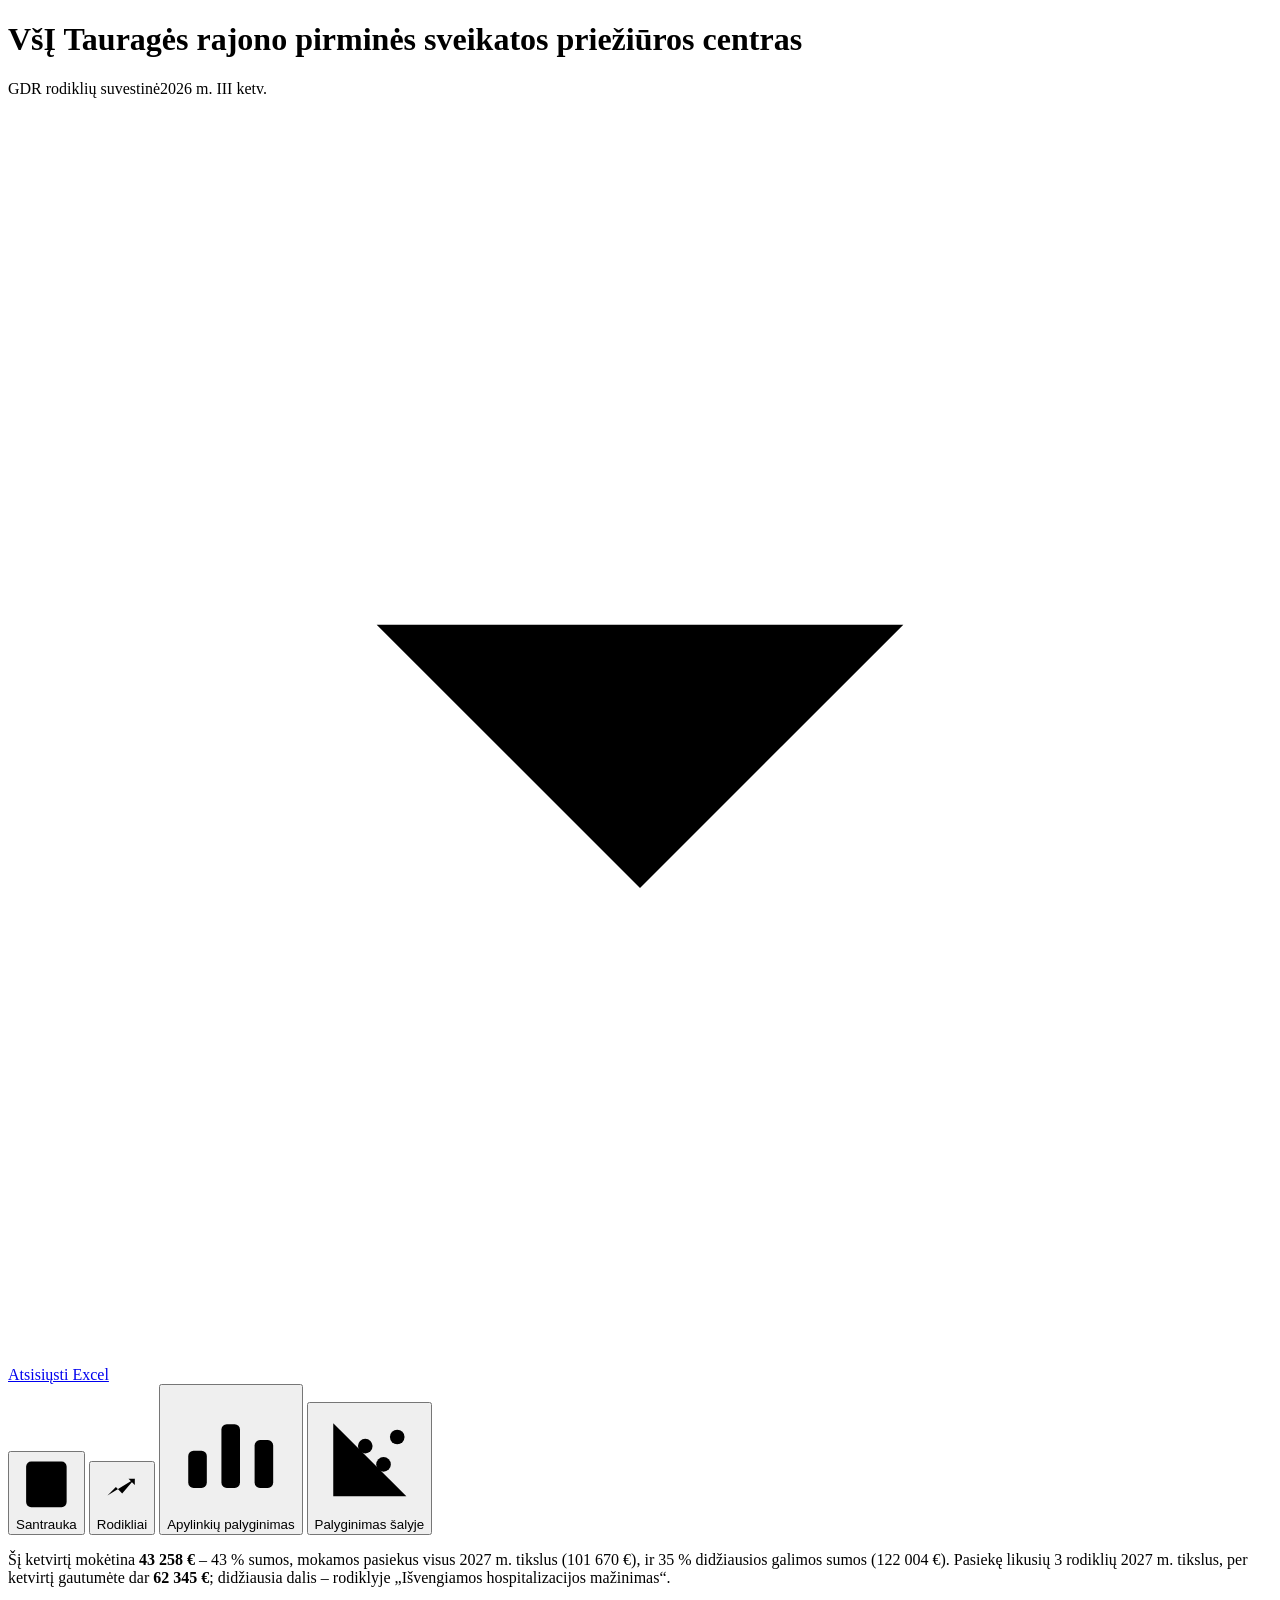
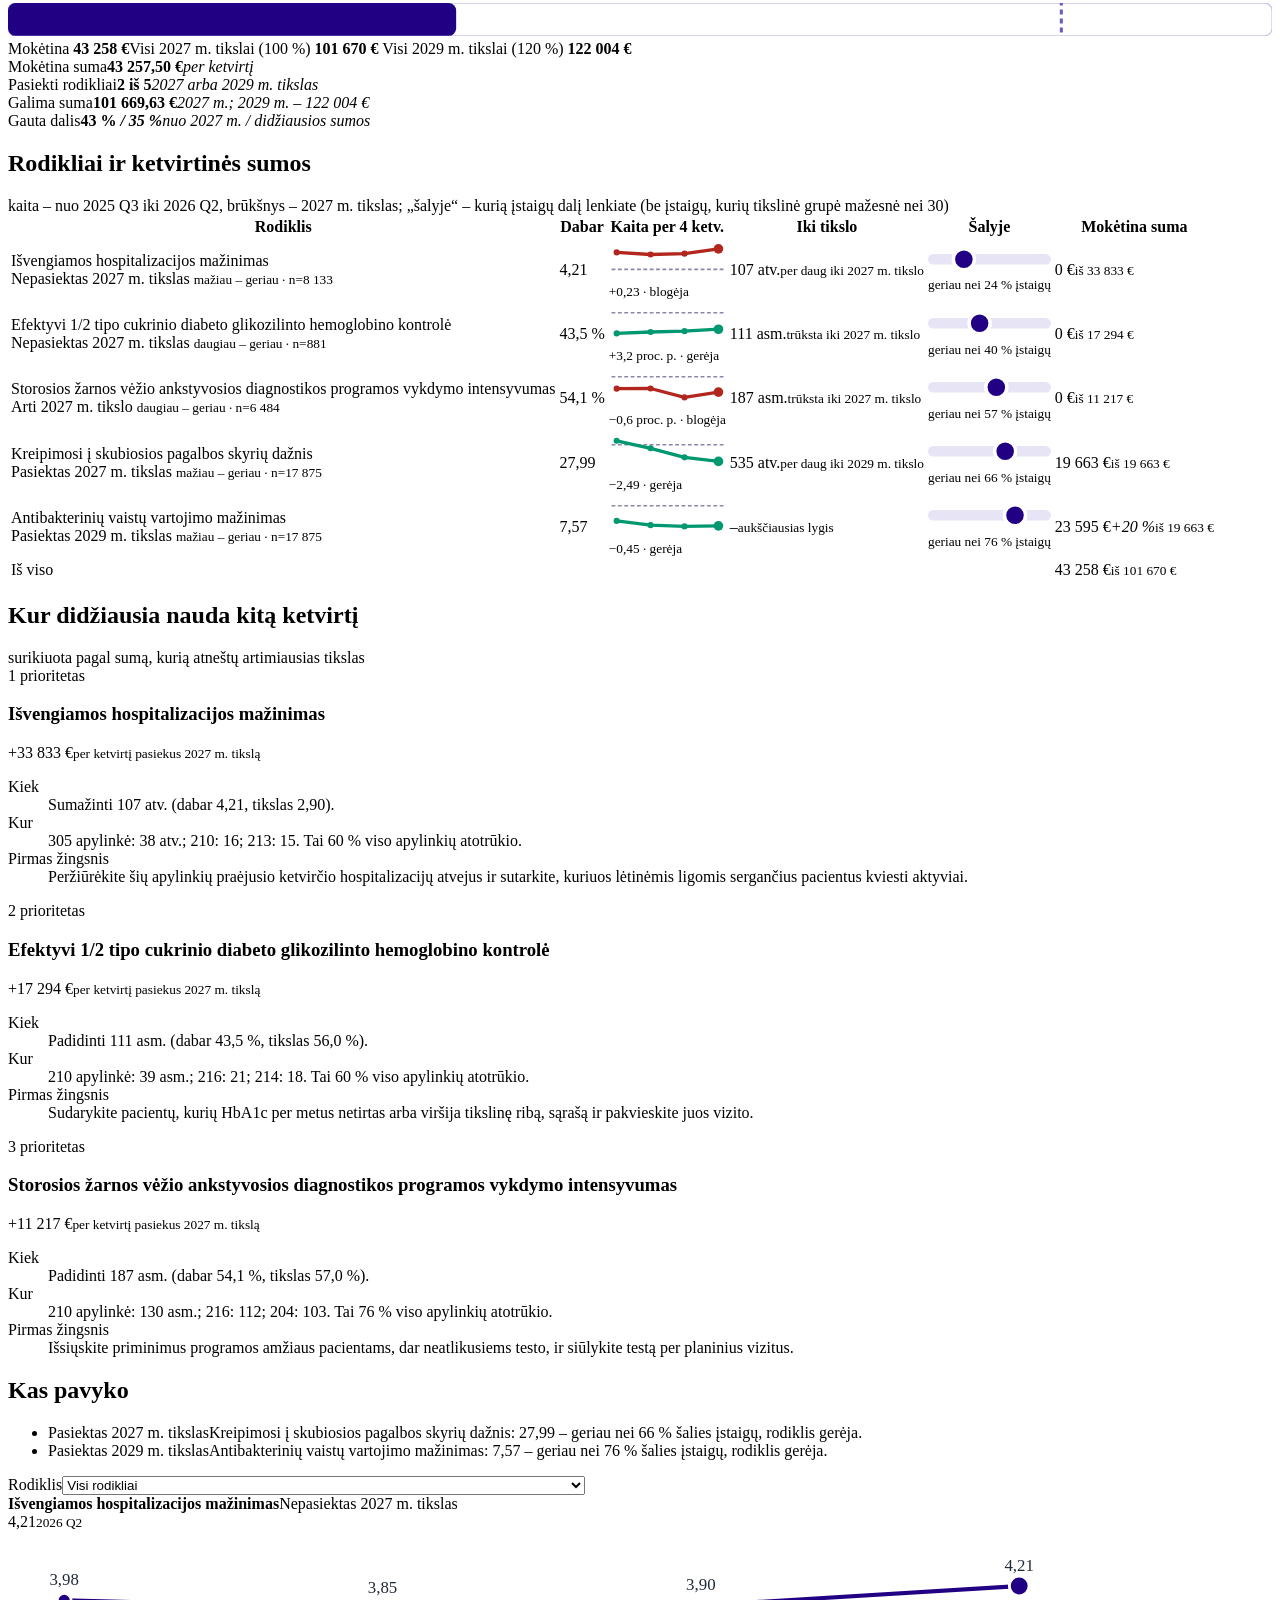
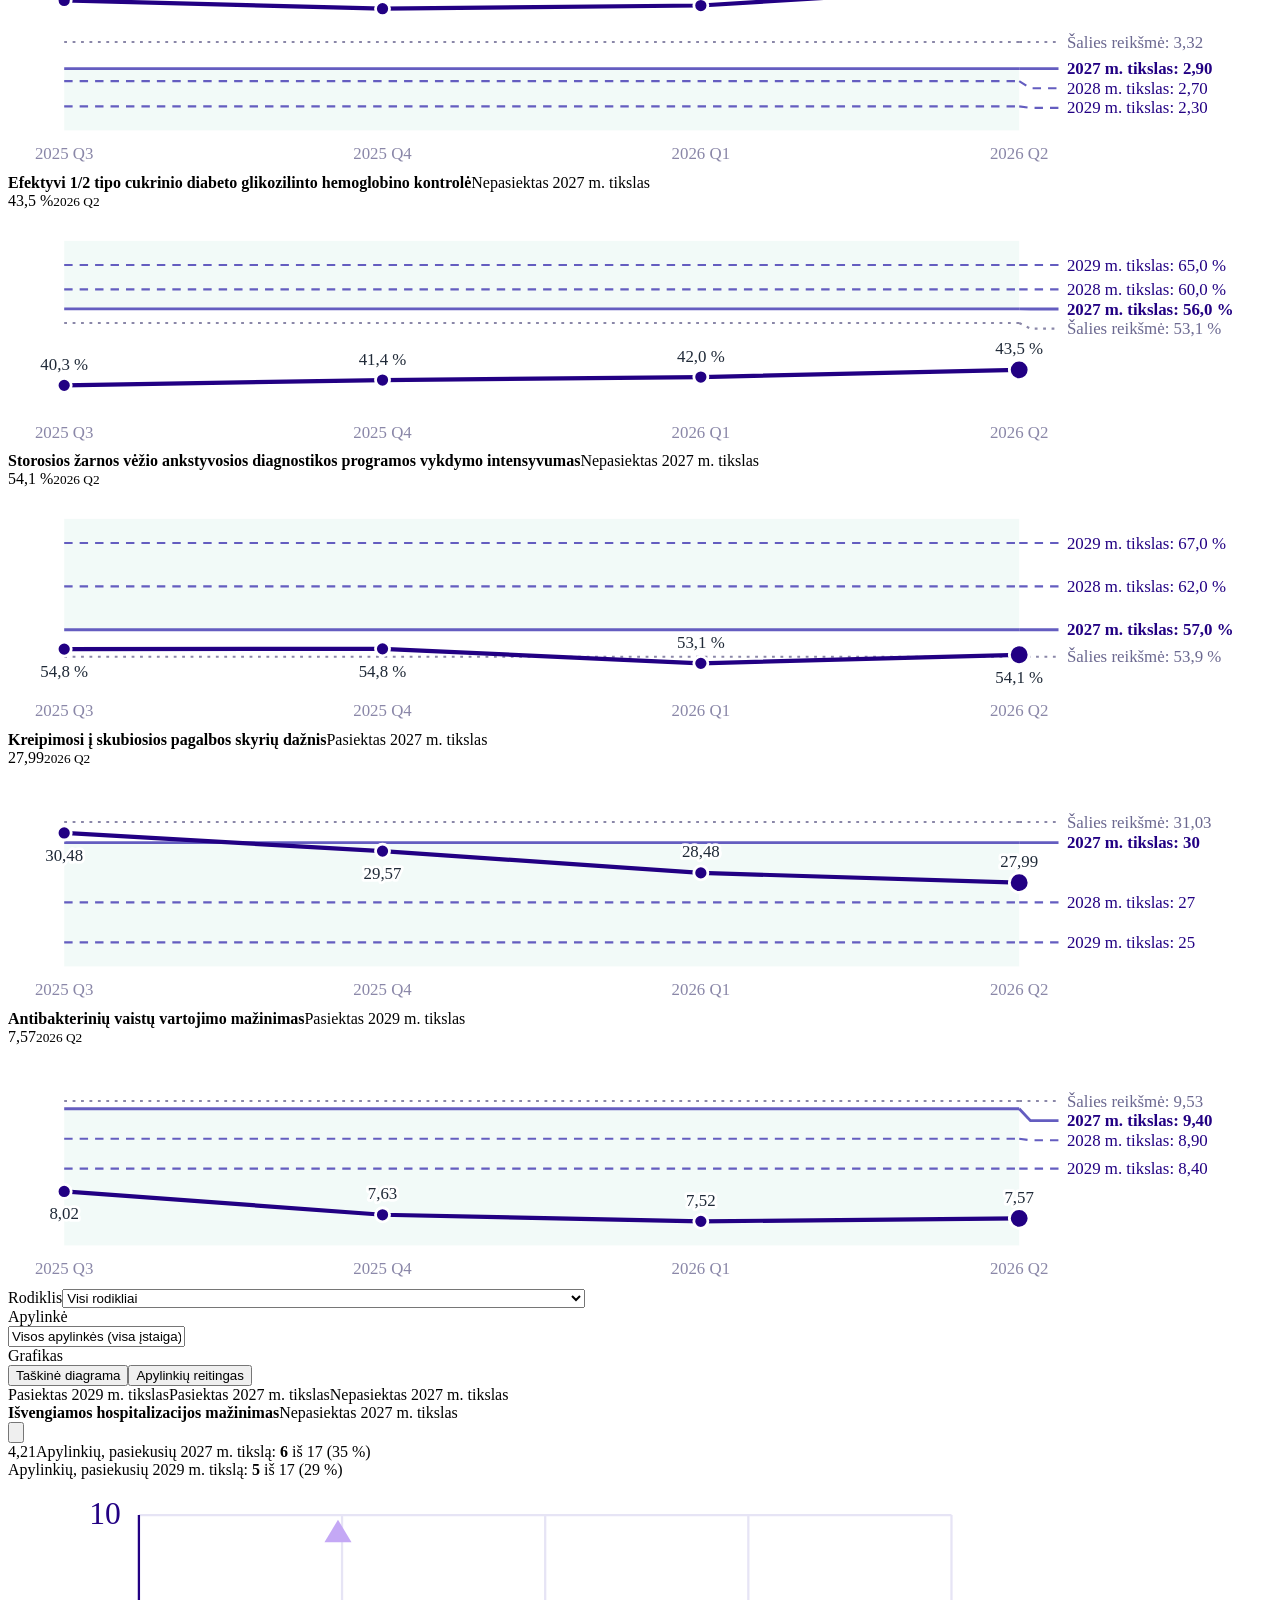
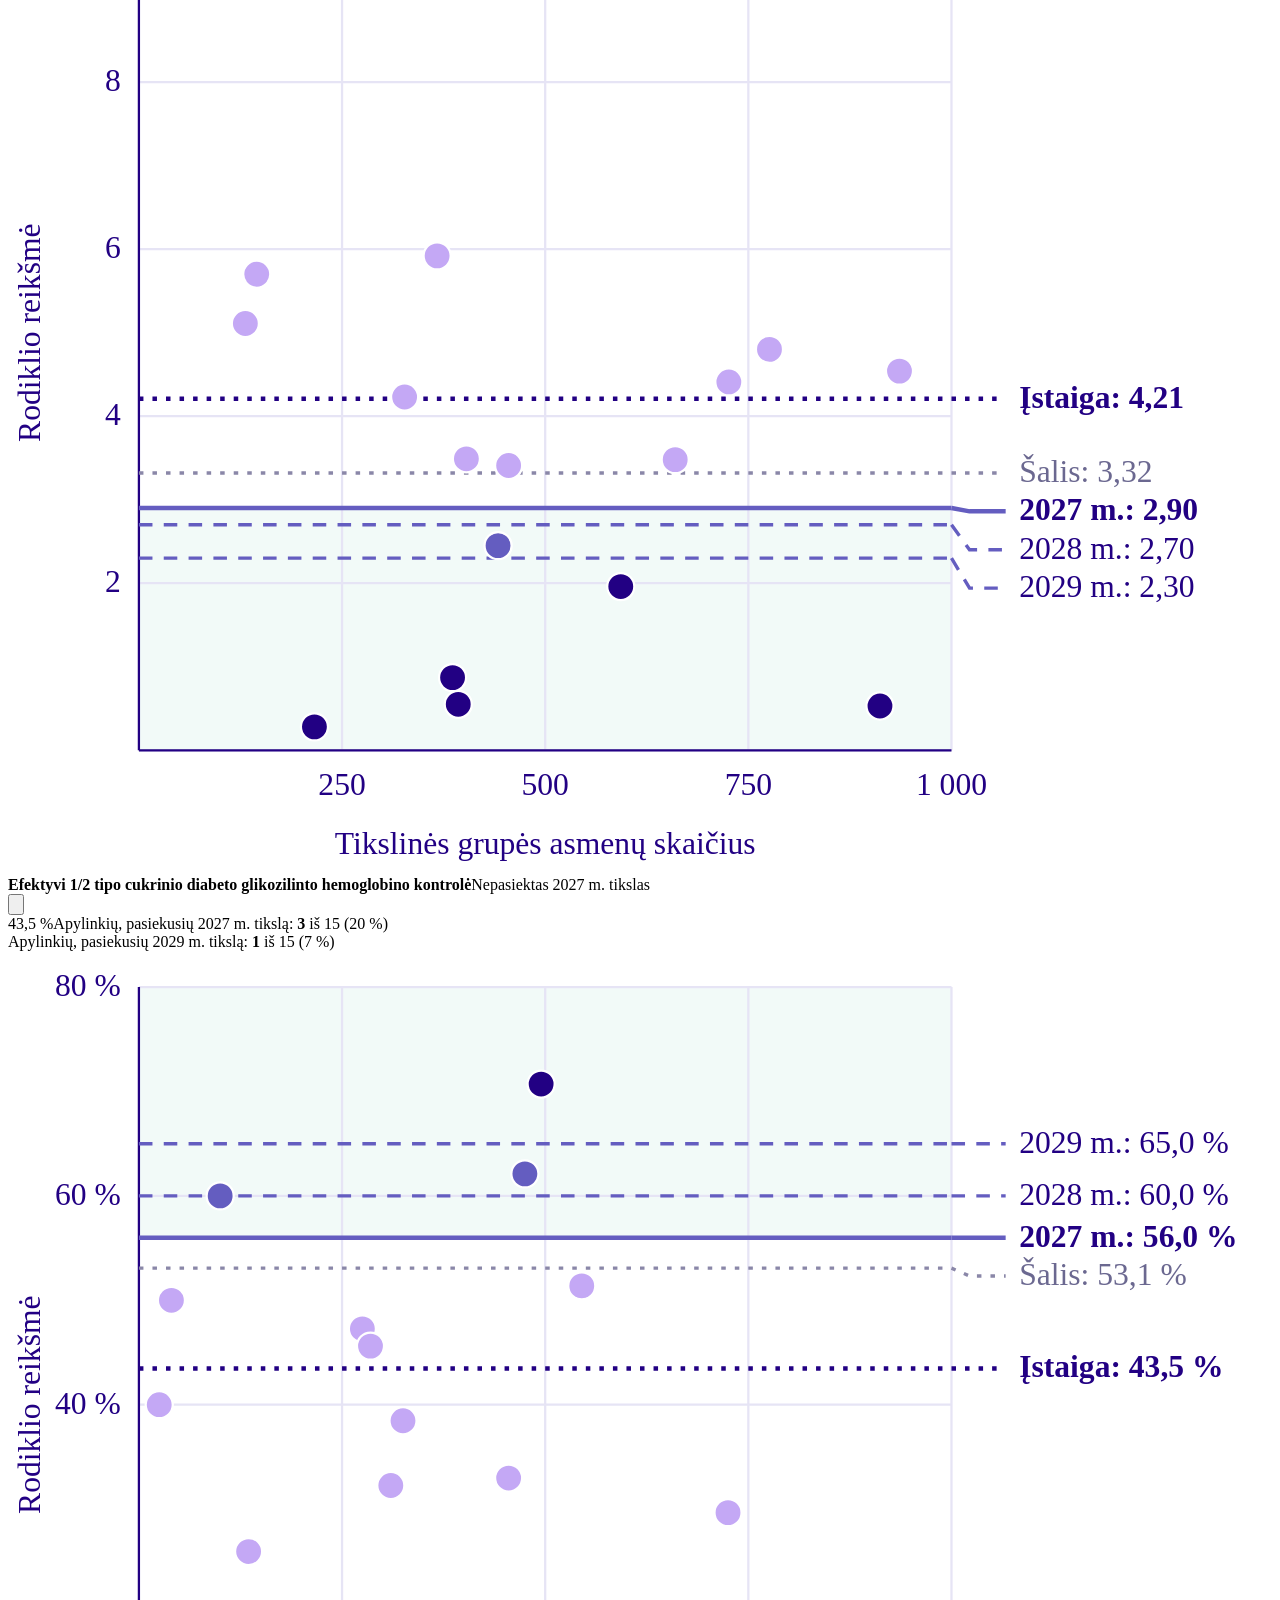
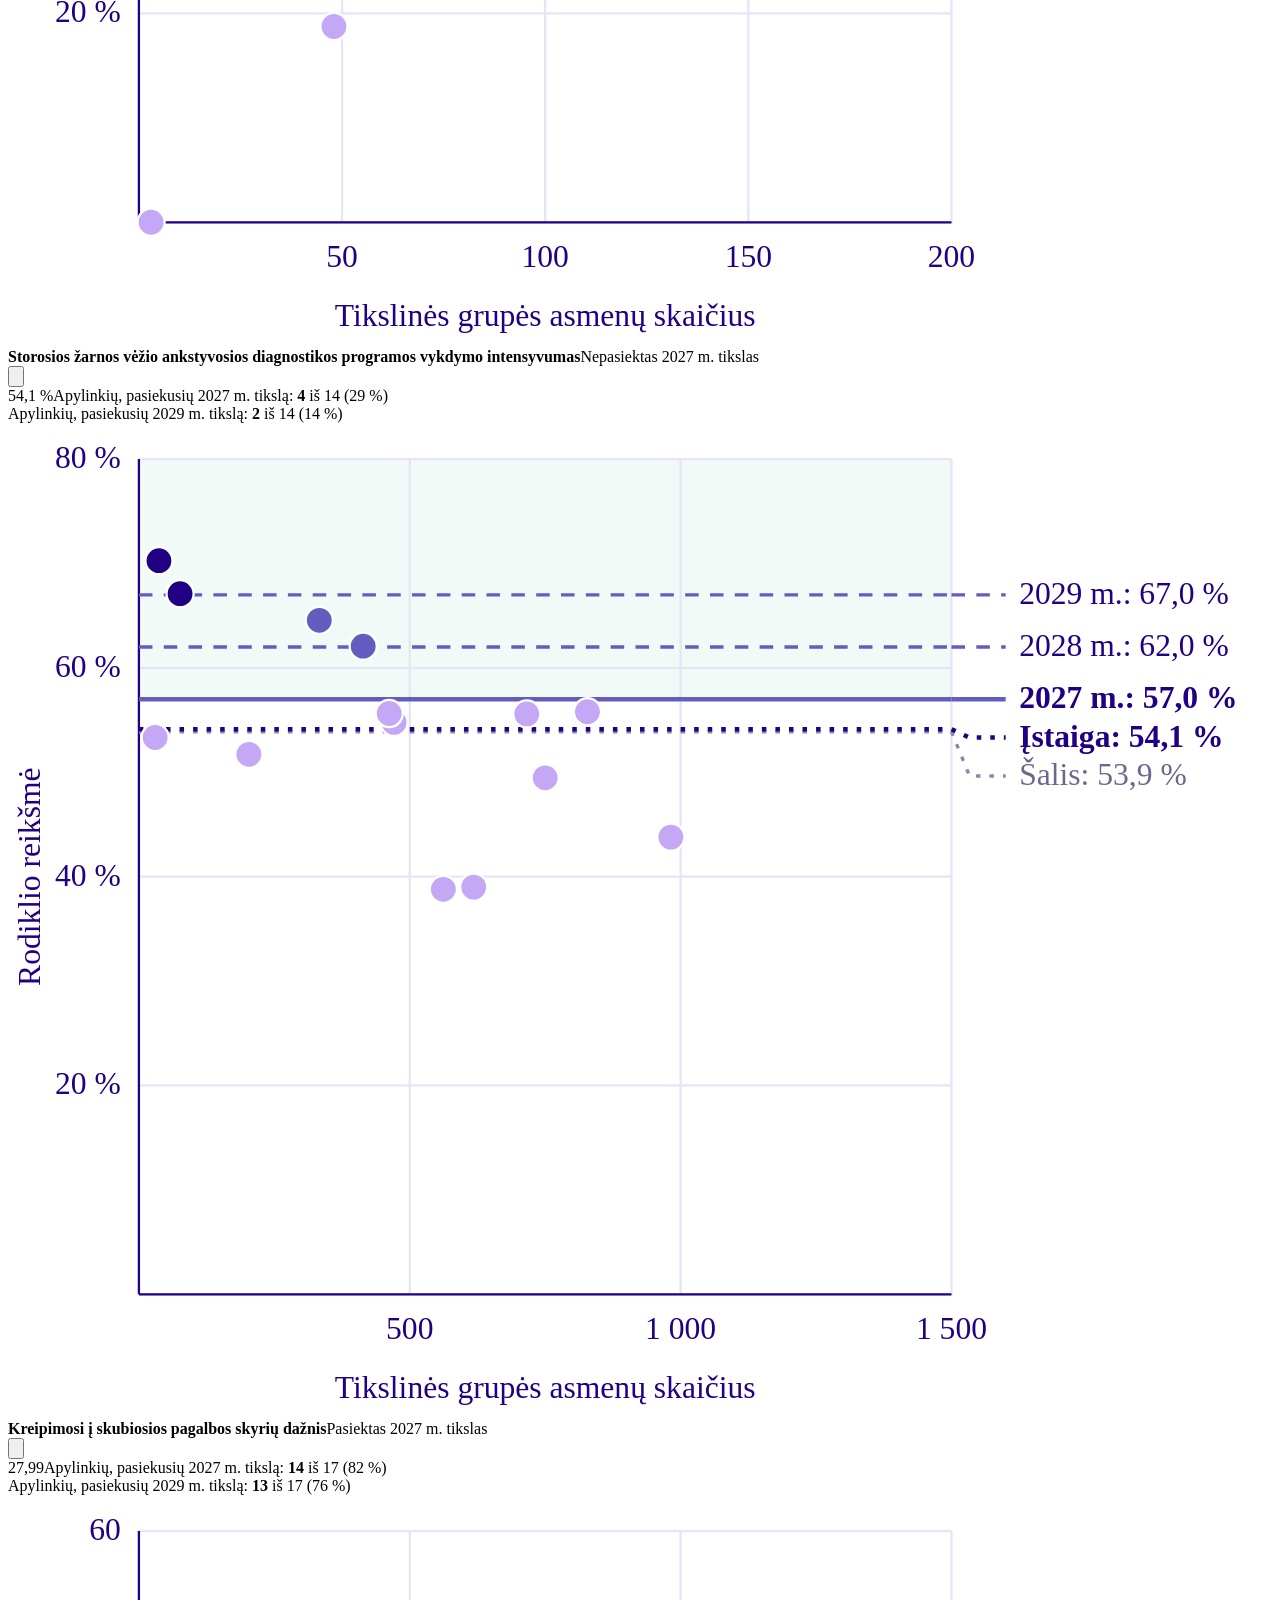
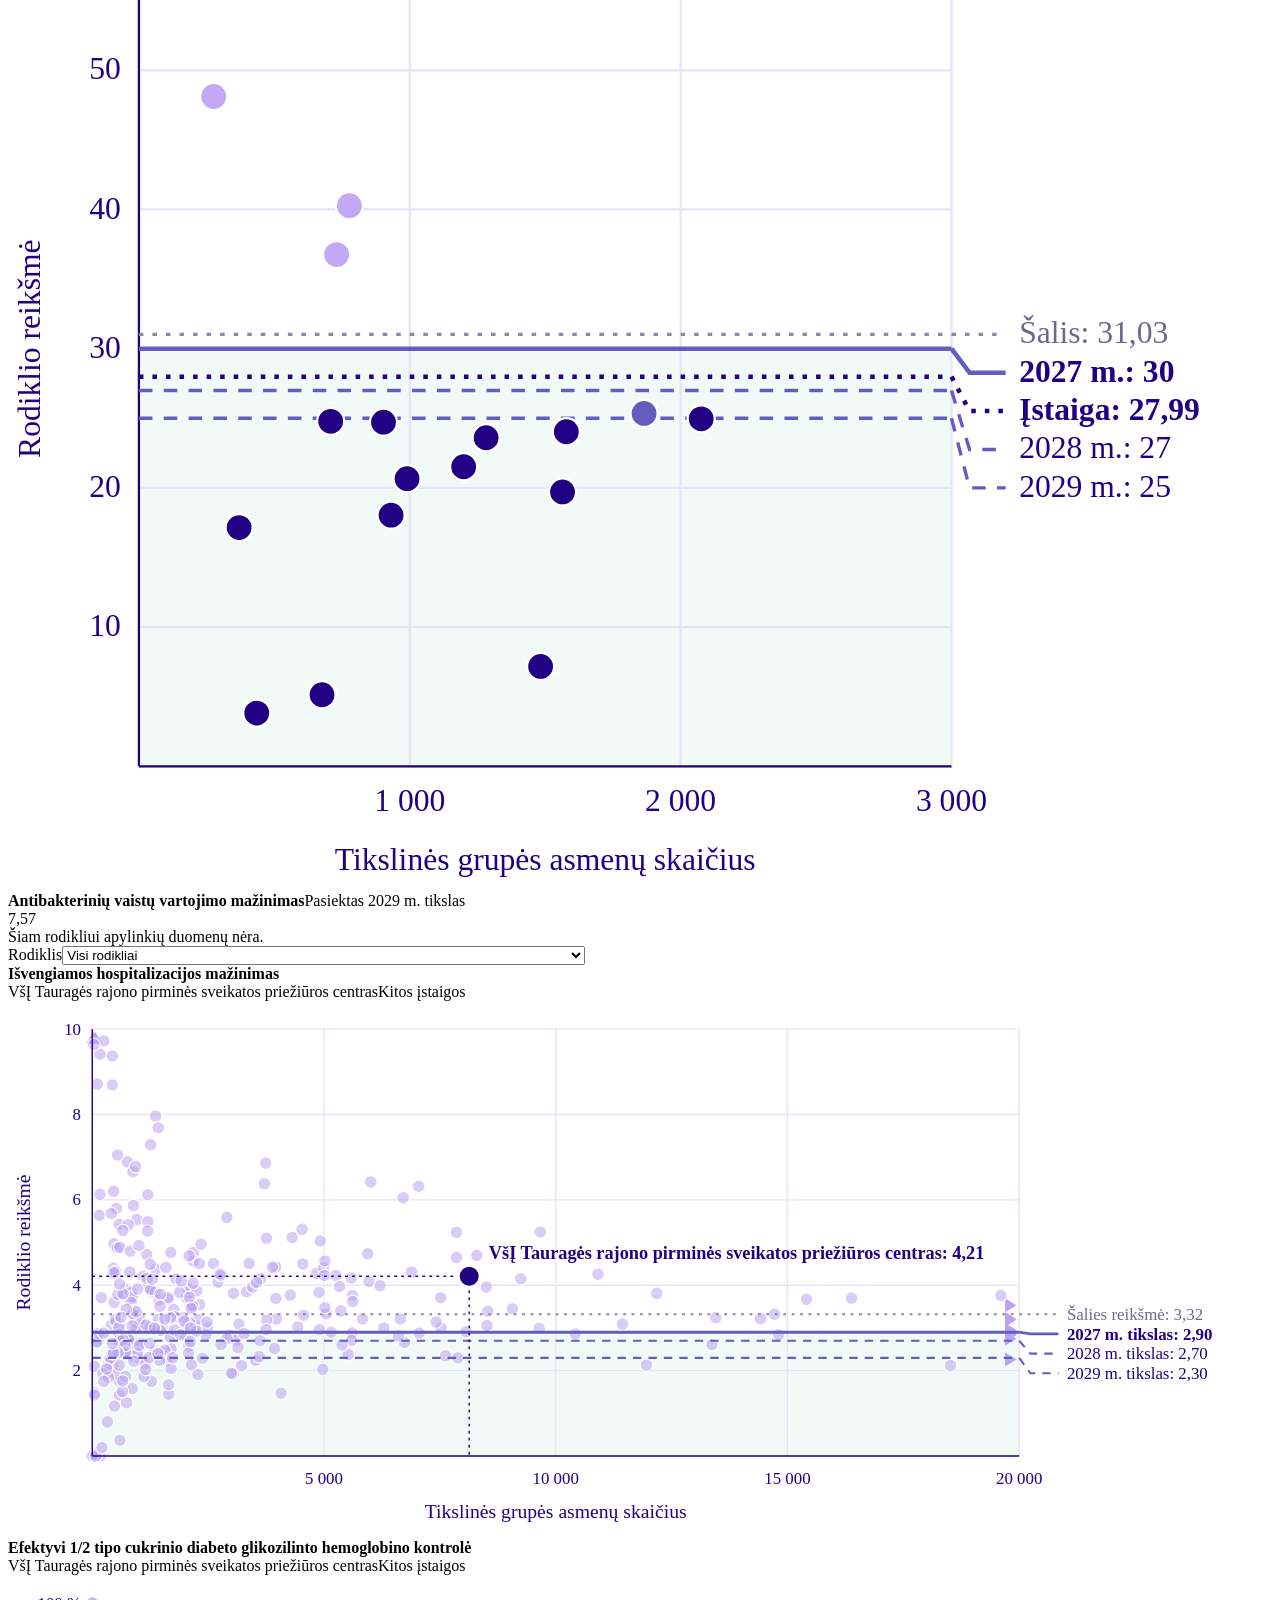
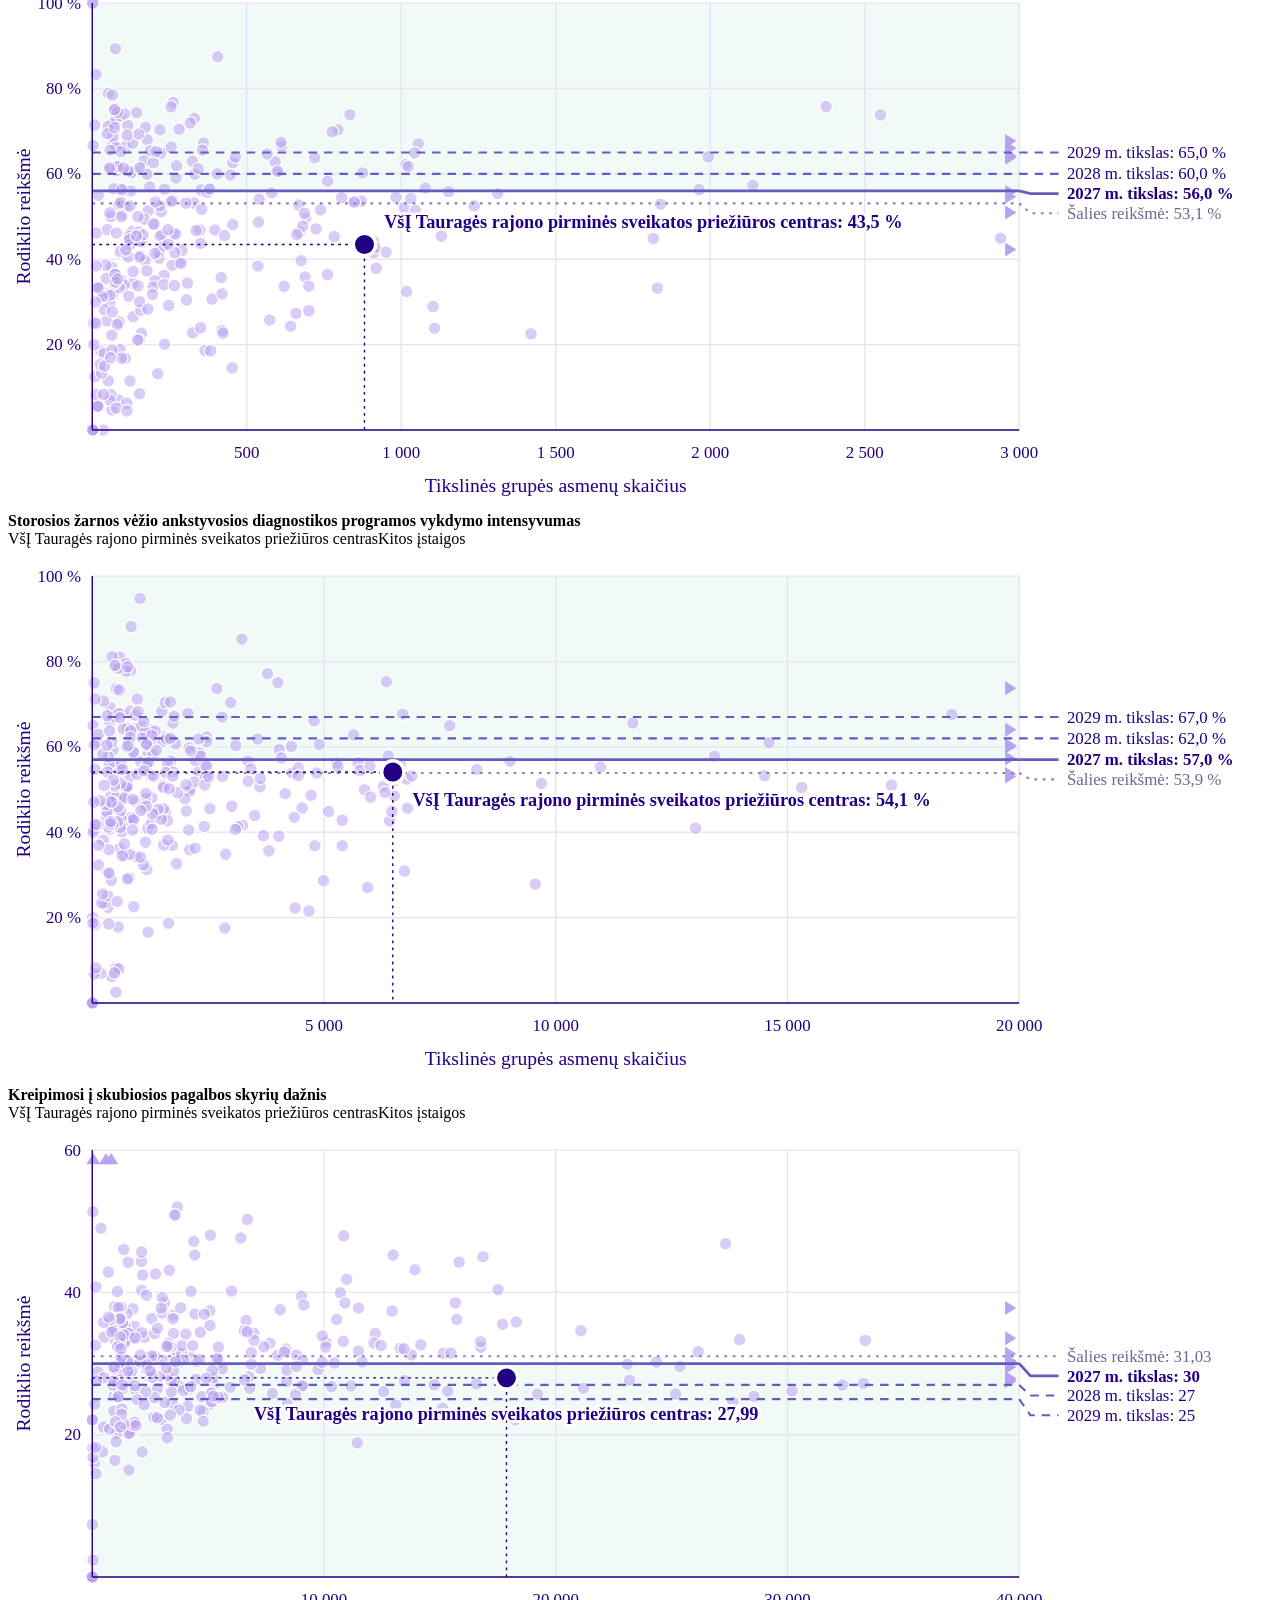
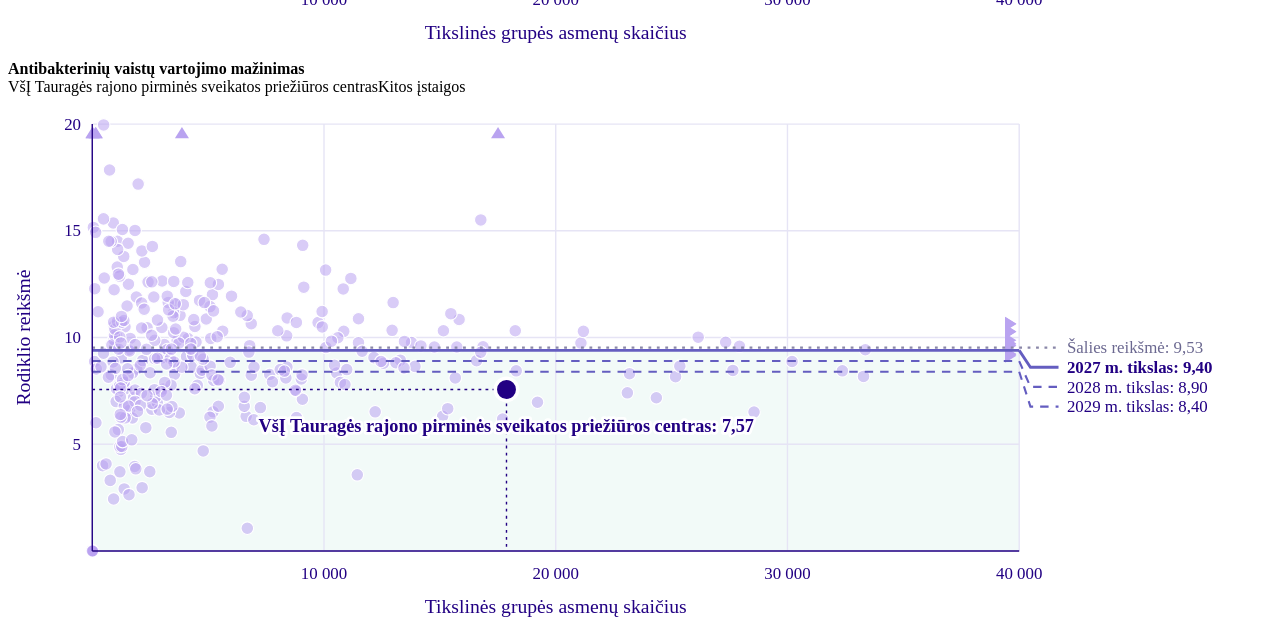
==== commit 8967ed37: "Pavyzdys: Excel atsisiuntimas" ====
--- a/gdr-pavyzdys/index.html
+++ b/gdr-pavyzdys/index.html
@@ -4,11 +4,11 @@
 <meta name="robots" content="noindex,nofollow,noarchive,nosnippet">
 <meta name="referrer" content="no-referrer">
 <title>GDR rodiklių suvestinė – VšĮ Tauragės rajono pirminės sveikatos priežiūros centras</title>
-<link rel="stylesheet" href="assets/app.e2b2e7e9c917.css">
+<link rel="stylesheet" href="assets/app.d62f0872b1a9.css">
 </head><body><div class="wrap">
 <header>
 <h1 id="title"></h1>
-<div class="sub">GDR rodiklių suvestinė<span class="per" id="period"></span></div>
+<div class="sub">GDR rodiklių suvestinė<span class="per" id="period"></span><a class="xl" href="GDR_2026Q3_5.xlsx" download><svg viewBox="0 0 24 24" aria-hidden="true"><path d="M12 4v11M7 10l5 5 5-5M5 19h14"/></svg>Atsisiųsti Excel</a></div>
 </header>
 <noscript><div class="notice"><p>Ataskaitai rodyti naršyklėje turi būti įjungtas JavaScript.</p></div></noscript>
 <nav id="tabs" aria-label="Puslapiai"><div class="seg" role="tablist" aria-label="Ataskaitos skirtukai">
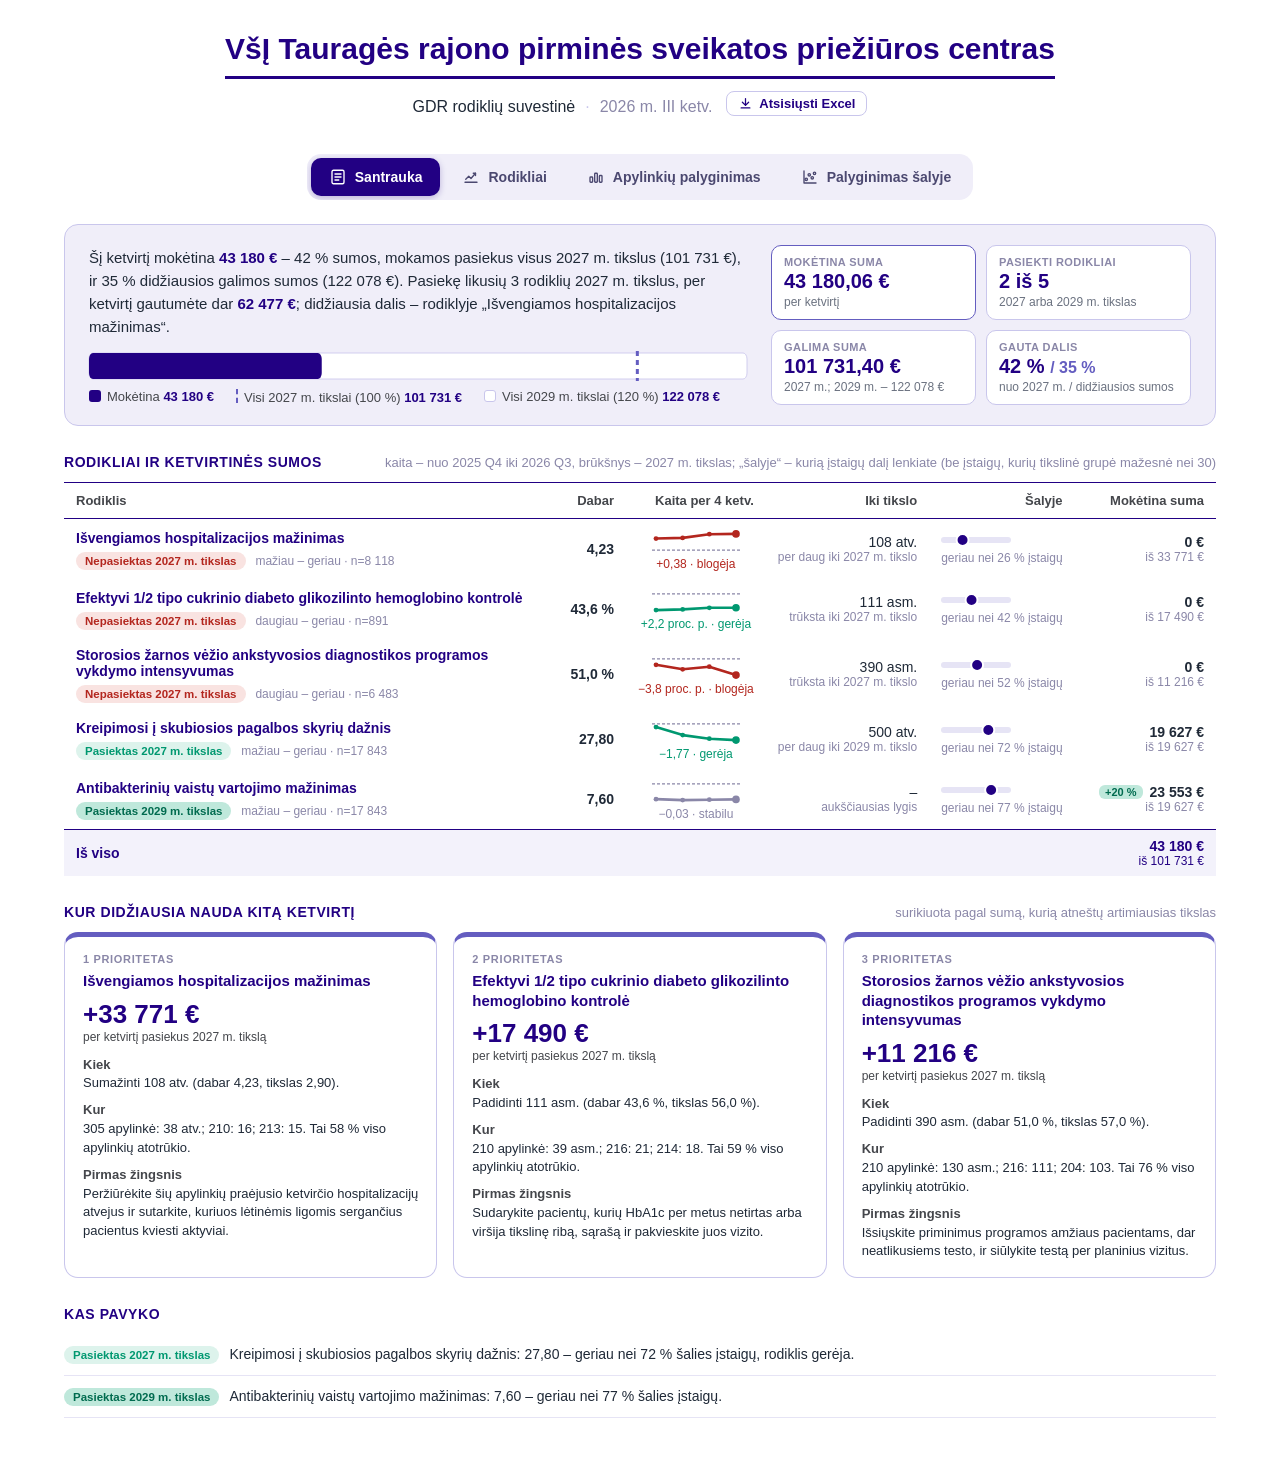
==== commit 8d685200: "Pavyzdys: 2026 m. III ketv. duomenys" ====
--- a/gdr-pavyzdys/index.html
+++ b/gdr-pavyzdys/index.html
@@ -49,6 +49,6 @@
 </section>
 </div>
 <div class="zm" id="aZm" hidden><div class="zbg" id="aZbg"></div><div class="zc" id="aZc" role="dialog" aria-modal="true" aria-label="Padidintas rodiklis"></div></div>
-<script type="application/json" id="data">{"id": 5, "name": "VšĮ Tauragės rajono pirminės sveikatos priežiūros centras", "period": "2026 m. III ketv.", "quarters": ["2025 Q3", "2025 Q4", "2026 Q1", "2026 Q2"], "indicators": [{"nr": 1, "name": "Išvengiamos hospitalizacijos mažinimas", "lower": true, "pct": false, "per": 100, "tg": 8133, "vals": [3.98, 3.85, 3.9, 4.21], "country": 3.32, "t27": 2.9, "t28": 2.7, "t29": 2.3, "galima": 33833.28, "galima29": 40599.94, "mokama": 0.0}, {"nr": 2, "name": "Efektyvi 1/2 tipo cukrinio diabeto glikozilinto hemoglobino kontrolė", "lower": false, "pct": true, "per": null, "tg": 881, "vals": [0.4029, 0.4138, 0.42, 0.4347], "country": 0.5308, "t27": 0.56, "t28": 0.6, "t29": 0.65, "galima": 17294.03, "galima29": 20752.84, "mokama": 0.0}, {"nr": 3, "name": "Storosios žarnos vėžio ankstyvosios diagnostikos programos vykdymo intensyvumas", "lower": false, "pct": true, "per": null, "tg": 6484, "vals": [0.5477, 0.548, 0.5313, 0.5412], "country": 0.5389, "t27": 0.57, "t28": 0.62, "t29": 0.67, "galima": 11217.32, "galima29": 13460.78, "mokama": 0.0}, {"nr": 4, "name": "Kreipimosi į skubiosios pagalbos skyrių dažnis", "lower": true, "pct": false, "per": 100, "tg": 17875, "vals": [30.48, 29.57, 28.48, 27.99], "country": 31.03, "t27": 30, "t28": 27, "t29": 25, "galima": 19662.5, "galima29": 23595.0, "mokama": 19662.5}, {"nr": 5, "name": "Antibakterinių vaistų vartojimo mažinimas", "lower": true, "pct": false, "per": 100, "tg": 17875, "vals": [8.02, 7.63, 7.52, 7.57], "country": 9.53, "t27": 9.4, "t28": 8.9, "t29": 8.4, "galima": 19662.5, "galima29": 23595.0, "mokama": 23595.0}], "apyl": {"1": [{"a": "200", "pc": "5", "tg": 442, "val": 2.45}, {"a": "202", "pc": "5", "tg": 726, "val": 4.41}, {"a": "203", "pc": "5", "tg": 367, "val": 5.92}, {"a": "204", "pc": "5", "tg": 455, "val": 3.41}, {"a": "205", "pc": "5", "tg": 660, "val": 3.48}, {"a": "206", "pc": "5", "tg": 131, "val": 5.11}, {"a": "210", "pc": "5", "tg": 936, "val": 4.54}, {"a": "211", "pc": "5", "tg": 403, "val": 3.49}, {"a": "213", "pc": "5", "tg": 776, "val": 4.8}, {"a": "214", "pc": "5", "tg": 327, "val": 4.23}, {"a": "216", "pc": "5", "tg": 593, "val": 1.96}, {"a": "217", "pc": "5", "tg": 386, "val": 0.87}, {"a": "220", "pc": "5", "tg": 145, "val": 5.7}, {"a": "302", "pc": "5", "tg": 393, "val": 0.55}, {"a": "304", "pc": "5", "tg": 216, "val": 0.28}, {"a": "305", "pc": "5", "tg": 245, "val": 18.33}, {"a": "306", "pc": "5", "tg": 912, "val": 0.53}], "2": [{"a": "200", "pc": "5", "tg": 65, "val": 0.3846}, {"a": "202", "pc": "5", "tg": 95, "val": 0.6211}, {"a": "203", "pc": "5", "tg": 8, "val": 0.5}, {"a": "204", "pc": "5", "tg": 62, "val": 0.3226}, {"a": "205", "pc": "5", "tg": 99, "val": 0.7071}, {"a": "206", "pc": "5", "tg": 20, "val": 0.6}, {"a": "210", "pc": "5", "tg": 145, "val": 0.2966}, {"a": "211", "pc": "5", "tg": 55, "val": 0.4727}, {"a": "213", "pc": "5", "tg": 109, "val": 0.5138}, {"a": "214", "pc": "5", "tg": 48, "val": 0.1875}, {"a": "216", "pc": "5", "tg": 91, "val": 0.3297}, {"a": "217", "pc": "5", "tg": 57, "val": 0.4561}, {"a": "220", "pc": "5", "tg": 27, "val": 0.2593}, {"a": "302", "pc": "5", "tg": 0, "val": 0}, {"a": "304", "pc": "5", "tg": 0, "val": 0}, {"a": "305", "pc": "5", "tg": 5, "val": 0.4}, {"a": "306", "pc": "5", "tg": 3, "val": 0}], "3": [{"a": "200", "pc": "5", "tg": 471, "val": 0.5478}, {"a": "202", "pc": "5", "tg": 750, "val": 0.4947}, {"a": "203", "pc": "5", "tg": 37, "val": 0.7027}, {"a": "204", "pc": "5", "tg": 562, "val": 0.3879}, {"a": "205", "pc": "5", "tg": 716, "val": 0.5559}, {"a": "206", "pc": "5", "tg": 76, "val": 0.6711}, {"a": "210", "pc": "5", "tg": 982, "val": 0.4379}, {"a": "211", "pc": "5", "tg": 414, "val": 0.6208}, {"a": "213", "pc": "5", "tg": 828, "val": 0.558}, {"a": "214", "pc": "5", "tg": 333, "val": 0.6456}, {"a": "216", "pc": "5", "tg": 618, "val": 0.39}, {"a": "217", "pc": "5", "tg": 462, "val": 0.5563}, {"a": "220", "pc": "5", "tg": 203, "val": 0.5172}, {"a": "302", "pc": "5", "tg": 0, "val": 0}, {"a": "304", "pc": "5", "tg": 0, "val": 0}, {"a": "305", "pc": "5", "tg": 30, "val": 0.5333}, {"a": "306", "pc": "5", "tg": 0, "val": 0}], "4": [{"a": "200", "pc": "5", "tg": 990, "val": 20.66}, {"a": "202", "pc": "5", "tg": 1564, "val": 19.71}, {"a": "203", "pc": "5", "tg": 777, "val": 40.27}, {"a": "204", "pc": "5", "tg": 1199, "val": 21.52}, {"a": "205", "pc": "5", "tg": 1578, "val": 24.03}, {"a": "206", "pc": "5", "tg": 276, "val": 48.12}, {"a": "210", "pc": "5", "tg": 2076, "val": 24.96}, {"a": "211", "pc": "5", "tg": 903, "val": 24.72}, {"a": "213", "pc": "5", "tg": 1865, "val": 25.35}, {"a": "214", "pc": "5", "tg": 708, "val": 24.78}, {"a": "216", "pc": "5", "tg": 1282, "val": 23.6}, {"a": "217", "pc": "5", "tg": 931, "val": 18.04}, {"a": "220", "pc": "5", "tg": 370, "val": 17.15}, {"a": "302", "pc": "5", "tg": 676, "val": 5.14}, {"a": "304", "pc": "5", "tg": 435, "val": 3.82}, {"a": "305", "pc": "5", "tg": 730, "val": 36.76}, {"a": "306", "pc": "5", "tg": 1483, "val": 7.17}]}, "peers": {"1": [[5613, 3.76], [3383, 4.51], [754, 6.89], [879, 6.66], [0, 0], [0, 0], [76783, 2.83], [5608, 2.88], [16383, 3.7], [5257, 4.23], [2030, 3.71], [14722, 3.32], [0, 0], [5621, 3.62], [2185, 4.77], [4561, 3.3], [9066, 3.45], [7517, 3.71], [20455, 3.19], [6010, 6.42], [15411, 3.67], [7042, 6.32], [44524, 2.88], [52429, 3.53], [48350, 2.95], [40658, 2.26], [19604, 3.76], [5521, 2.38], [35043, 2.85], [960, 5.54], [4842, 4.28], [3166, 3.09], [4527, 5.31], [10911, 4.26], [18518, 2.12], [11958, 2.13], [784, 2.75], [449, 2.12], [7523, 3], [2902, 5.59], [6737, 2.66], [14418, 3.22], [13453, 3.24], [6708, 6.05], [9247, 4.15], [3953, 4.43], [5942, 4.74], [708, 3.91], [6205, 3.99], [809, 4.31], [9666, 5.25], [4433, 3.02], [1631, 3.66], [8067, 2.91], [6887, 4.31], [2224, 3.05], [4990, 4.41], [2349, 4.96], [0, 0], [11440, 3.09], [4900, 2.96], [3744, 6.86], [7859, 4.65], [862, 1.58], [4544, 4.5], [2283, 3.2], [941, 3.3], [581, 5.43], [4892, 3.83], [891, 2.64], [1101, 4.21], [470, 4.97], [919, 3.14], [0, 0], [6648, 3.21], [2320, 3.55], [1174, 4.72], [1372, 4.38], [5832, 3.21], [0, 0], [2451, 2.83], [5054, 3.33], [3222, 2.12], [0, 0], [8533, 3.39], [2485, 3.02], [12179, 3.81], [457, 4.4], [5589, 4.17], [5019, 4.57], [813, 3.65], [8297, 4.7], [2004, 2.84], [1259, 7.29], [5019, 3.48], [3970, 3.21], [1505, 2.99], [1337, 2.46], [7859, 5.24], [3763, 3.18], [4074, 1.47], [5593, 2.71], [856, 2.34], [1029, 2.27], [0, 0], [539, 4.87], [463, 6.2], [1292, 3.84], [1082, 3.07], [1310, 2.98], [2175, 4.57], [3038, 1.92], [1473, 2.94], [2101, 3.13], [3750, 2.96], [1757, 3.43], [520, 5.8], [840, 3.84], [595, 4.89], [251, 9.72], [2245, 2.93], [2089, 3.82], [411, 3.07], [675, 3.78], [4272, 3.77], [1429, 3.2], [599, 3.08], [3047, 3.81], [128, 2.67], [13369, 2.61], [471, 3.6], [2970, 2.83], [166, 6.13], [1488, 2.42], [2713, 4.07], [1365, 7.96], [503, 4.32], [3103, 2.71], [6606, 2.81], [362, 1.95], [1684, 2.78], [513, 3.13], [1198, 6.12], [2084, 2.58], [0, 0], [1205, 3.95], [3276, 2.87], [1344, 2.98], [2279, 1.91], [779, 5.42], [820, 4.8], [580, 1.76], [2072, 3.92], [1810, 4.15], [1277, 1.75], [1881, 3.83], [3331, 3.85], [1142, 2.15], [681, 2.39], [2078, 2.41], [2476, 3.14], [0, 0], [349, 2.16], [868, 3.73], [518, 1.92], [1778, 3.26], [3961, 3.69], [839, 3.6], [5969, 4.09], [1198, 5.49], [1026, 2.64], [979, 2.41], [2615, 4.51], [1614, 2.23], [0, 0], [7889, 2.3], [1650, 1.45], [659, 2.79], [1361, 3.84], [2140, 2.14], [5011, 4.23], [580, 2.84], [1700, 2.51], [1984, 2.97], [793, 2.72], [41, 2.1], [6292, 3], [960, 2.99], [8499, 3.96], [1020, 3.2], [3144, 2.54], [196, 3.71], [1568, 2.48], [1974, 3.24], [5364, 3.4], [2377, 2.29], [3461, 3.96], [1452, 2.24], [1252, 3.01], [1690, 3.24], [580, 2.13], [2149, 3.51], [2256, 3.87], [1014, 2.59], [0, 0], [1423, 7.69], [1700, 2.05], [3525, 2.24], [0, 0], [0, 0], [51, 1.48], [585, 1.43], [0, 0], [0, 0], [1260, 3.9], [0, 0], [1113, 1.86], [174, 0], [1153, 2.03], [901, 3.41], [554, 3.78], [10421, 2.86], [1439, 3.66], [0, 0], [479, 1.17], [622, 2.69], [7052, 2.88], [5336, 3.97], [1773, 2.95], [3632, 4.15], [719, 2.42], [3605, 2.33], [495, 3.19], [8106, 4.31], [4316, 5.12], [98, 2.67], [151, 5.64], [1980, 3.16], [895, 2.22], [1906, 2.84], [3886, 4.42], [388, 2.29], [1730, 2.3], [0, 0], [740, 1.25], [4920, 5.04], [578, 2.71], [2311, 4.51], [936, 6.78], [1241, 2.64], [650, 1.51], [3001, 1.94], [7419, 3.14], [228, 1.93], [1637, 3.71], [2165, 3.52], [1693, 4.77], [661, 2.72], [872, 3.33], [1007, 4.93], [3544, 4.07], [1161, 3.07], [708, 2.59], [1466, 3.79], [468, 4.29], [429, 2.4], [3934, 2.52], [1463, 3.51], [0, 0], [5388, 2.6], [555, 2.42], [349, 1.84], [2905, 2.75], [659, 3.8], [9643, 2.99], [951, 3.38], [1183, 4.16], [2755, 4.28], [0, 0], [145496, 2.75], [5156, 2.9], [2119, 3], [1227, 2.31], [574, 3.01], [434, 9.37], [718, 1.86], [862, 3.05], [2179, 4.05], [0, 0], [1919, 4.1], [8517, 3.06], [459, 2.41], [2090, 4.69], [310, 2.04], [732, 3.44], [0, 0], [889, 5.87], [3759, 5.1], [2779, 2.61], [1249, 4.49], [46, 1.43], [587, 4.03], [249, 1.75], [979, 3.91], [30, 11.45], [1342, 3], [1418, 2.4], [1297, 4.14], [1566, 3.21], [1589, 4.42], [595, 0.37], [3618, 2.7], [19, 32.88], [71, 0], [548, 7.05], [1645, 1.67], [166, 9.41], [1, 0], [3713, 6.38], [76, 0], [14809, 2.84], [4974, 2.03], [2114, 2.68], [138, 2.87], [659, 5.28], [1194, 5.27], [63, 14.9], [2095, 3.72], [432, 8.69], [2766, 4.24], [36, 9.64], [7622, 2.35], [656, 1.76], [249, 2.88], [208, 0.2], [328, 0.8], [413, 5.68], [109, 8.71], [436, 2.64], [618, 3.25], [25675, 3.21], [2133, 3.46]], "2": [[689, 0.3585], [383, 0.564], [107, 0.6636], [131, 0.3435], [0, 0], [0, 0], [10926, 0.6604], [720, 0.6375], [2551, 0.7381], [724, 0.471], [263, 0.4601], [1994, 0.6399], [0, 0], [621, 0.3366], [352, 0.5625], [574, 0.2578], [951, 0.4164], [874, 0.4199], [3025, 0.4228], [848, 0.5342], [1829, 0.3324], [912, 0.4287], [6846, 0.6376], [5701, 0.6769], [6672, 0.5573], [5799, 0.6422], [2940, 0.4493], [795, 0.7031], [4851, 0.5096], [132, 0.2652], [676, 0.3964], [365, 0.1863], [739, 0.5156], [1839, 0.5291], [2138, 0.5734], [1078, 0.5668], [97, 0.5052], [67, 0.7164], [875, 0.6023], [455, 0.6264], [1055, 0.6701], [1964, 0.5631], [1816, 0.4488], [1010, 0.5208], [1153, 0.5585], [536, 0.3843], [783, 0.4534], [35, 0], [701, 0.2796], [64, 0.0469], [1236, 0.5251], [807, 0.544], [260, 0.5385], [1046, 0.5143], [1015, 0.6217], [223, 0.5112], [659, 0.2731], [308, 0.3442], [0, 0], [1420, 0.2254], [603, 0.607], [455, 0.4813], [919, 0.3787], [79, 0.6076], [668, 0.5269], [199, 0.4824], [144, 0.7431], [67, 0.6716], [691, 0.4964], [109, 0.5229], [129, 0.4651], [52, 0.1154], [157, 0.2803], [0, 0], [871, 0.5362], [282, 0.3936], [85, 0.0706], [159, 0.2264], [983, 0.5453], [0, 0], [325, 0.2277], [762, 0.5827], [348, 0.4684], [0, 0], [1130, 0.454], [350, 0.4371], [1103, 0.2892], [60, 0.0833], [911, 0.4149], [910, 0.4418], [94, 0.3511], [1108, 0.2383], [259, 0.3861], [219, 0.5251], [761, 0.364], [540, 0.5407], [186, 0.5699], [57, 0.2982], [1017, 0.3245], [329, 0.5319], [227, 0.4581], [701, 0.3367], [123, 0.6016], [126, 0.6032], [0, 0], [60, 0.5], [52, 0.7115], [178, 0.6798], [153, 0.3007], [153, 0.085], [303, 0.5314], [372, 0.5565], [220, 0.4545], [234, 0.2009], [453, 0.1457], [118, 0.3136], [77, 0.7273], [86, 0.6163], [57, 0.0702], [19, 0.0526], [216, 0.4028], [232, 0.3621], [67, 0.6866], [77, 0.6623], [351, 0.2393], [152, 0.2105], [91, 0.7363], [397, 0.4685], [12, 0.0833], [1043, 0.6491], [92, 0.6522], [360, 0.6722], [27, 0.3333], [273, 0.619], [463, 0.6393], [160, 0.6125], [44, 0.3182], [287, 0.3902], [834, 0.7386], [18, 0.0556], [262, 0.7672], [63, 0.381], [125, 0.56], [256, 0.5352], [0, 0], [172, 0.7093], [332, 0.5994], [122, 0.1148], [324, 0.6296], [123, 0.4472], [115, 0.713], [90, 0.1889], [305, 0.3049], [157, 0.4076], [119, 0.4538], [281, 0.7046], [354, 0.5169], [66, 0.3182], [103, 0.3398], [107, 0.1682], [131, 0.6718], [0, 0], [75, 0.8933], [91, 0.4176], [47, 0.2553], [171, 0.3977], [388, 0.3067], [92, 0.5652], [671, 0.4635], [116, 0.4052], [69, 0.5652], [168, 0.631], [420, 0.2333], [214, 0.4159], [0, 0], [642, 0.243], [120, 0.4333], [96, 0.5625], [121, 0.4463], [203, 0.3498], [405, 0.6], [47, 0.3191], [180, 0.2833], [198, 0.6263], [87, 0.3333], [6, 0], [777, 0.6988], [81, 0.6173], [1031, 0.5422], [72, 0.3611], [197, 0.335], [39, 0.2821], [270, 0.4593], [132, 0.3712], [417, 0.3573], [290, 0.4207], [383, 0.1854], [151, 0.4636], [150, 0.6933], [73, 0.7534], [27, 0.1852], [232, 0.431], [343, 0.6122], [109, 0.422], [0, 0], [161, 0.441], [156, 0.4423], [232, 0.3405], [0, 0], [0, 0], [8, 0.125], [58, 0.6552], [0, 0], [0, 0], [181, 0.5138], [0, 0], [147, 0.2109], [1, 0], [168, 0.494], [104, 0.7404], [74, 0.3649], [848, 0.5342], [204, 0.5343], [0, 0], [87, 0.2529], [82, 0.7439], [581, 0.5559], [687, 0.508], [247, 0.2915], [592, 0.6284], [70, 0.3429], [336, 0.4673], [38, 0.3158], [681, 0.4772], [599, 0.606], [52, 0.7885], [21, 0.3333], [177, 0.5989], [73, 0.3562], [148, 0.3378], [447, 0.5973], [49, 0.4694], [266, 0.3383], [0, 0], [54, 0.6111], [379, 0.5646], [85, 0.5294], [94, 0.5], [112, 0.0625], [57, 0.3158], [45, 0.3556], [267, 0.4157], [662, 0.4577], [36, 0.0833], [195, 0.3179], [246, 0.435], [177, 0.3729], [78, 0.0513], [92, 0.5326], [112, 0.0446], [406, 0.8744], [117, 0.6068], [95, 0.1684], [164, 0.4573], [39, 0.1795], [44, 0.3864], [423, 0.227], [199, 0.4824], [0, 0], [428, 0.4556], [30, 0.1333], [26, 0.1538], [357, 0.6555], [74, 0.3649], [1022, 0.6174], [78, 0.4615], [148, 0.5], [330, 0.7303], [0, 0], [14923, 0.5467], [222, 0.6486], [203, 0.4138], [64, 0.1875], [40, 0.15], [75, 0.3467], [81, 0.2469], [122, 0.5246], [245, 0.4694], [0, 0], [255, 0.6627], [1312, 0.5541], [49, 0.6939], [271, 0.5904], [32, 0.3125], [65, 0.7846], [0, 0], [143, 0.4545], [613, 0.6656], [420, 0.319], [188, 0.6543], [10, 0.3], [101, 0.6139], [13, 0.3846], [65, 0.2769], [12, 0.8333], [219, 0.7032], [113, 0.6903], [234, 0.5641], [153, 0.4052], [212, 0.1321], [2, 0], [566, 0.6466], [3, 0], [2, 1], [82, 0.3537], [57, 0.5088], [18, 0.3333], [0, 0], [538, 0.487], [1, 0], [2375, 0.7575], [611, 0.6743], [207, 0.6522], [3, 0.6667], [72, 0.7083], [59, 0.1695], [7, 0.7143], [153, 0.6144], [72, 0.75], [317, 0.7192], [1, 1], [915, 0.4273], [57, 0.614], [13, 0.4615], [4, 0.25], [12, 0.25], [63, 0.2222], [20, 0.55], [5, 0.2], [18, 0.0556], [3056, 0.642], [255, 0.7569]], "3": [[4803, 0.3685], [2469, 0.6229], [677, 0.4904], [891, 0.5892], [9, 0], [1, 0], [54378, 0.6399], [4674, 0.2154], [13427, 0.5782], [4787, 0.6605], [1582, 0.4469], [9692, 0.5142], [0, 0], [4315, 0.5388], [1800, 0.6072], [3618, 0.5064], [6417, 0.4265], [5876, 0.4998], [17245, 0.5099], [5943, 0.2704], [13016, 0.4096], [6647, 0.5597], [25394, 0.5364], [27723, 0.5727], [36062, 0.6001], [25059, 0.7371], [15308, 0.505], [4378, 0.2227], [24330, 0.6038], [950, 0.3421], [4025, 0.3906], [2103, 0.359], [3360, 0.5661], [9013, 0.5664], [14605, 0.6097], [6698, 0.6769], [742, 0.5013], [386, 0.6917], [6389, 0.5791], [2800, 0.6696], [5272, 0.5622], [11663, 0.6559], [10966, 0.5528], [6464, 0.4489], [8298, 0.5469], [3503, 0.4393], [5734, 0.563], [700, 0.3443], [5099, 0.4487], [553, 0.4774], [7713, 0.6497], [3423, 0.5483], [1382, 0.4414], [6788, 0.5242], [5775, 0.5444], [1539, 0.6238], [4527, 0.4566], [2104, 0.4995], [0, 0], [9557, 0.2785], [4035, 0.5941], [4080, 0.574], [6896, 0.5318], [729, 0.5021], [4162, 0.4901], [1702, 0.6228], [766, 0.5091], [447, 0.5928], [3695, 0.3922], [590, 0.8102], [959, 0.6434], [400, 0.455], [805, 0.5304], [1, 0], [5300, 0.5543], [1686, 0.567], [813, 0.3481], [1253, 0.5339], [4843, 0.5389], [3, 0], [2101, 0.4964], [4719, 0.4868], [2469, 0.612], [6, 0], [6801, 0.4564], [2229, 0.5675], [8681, 0.4671], [481, 0.5551], [6516, 0.4851], [4902, 0.6057], [600, 0.5433], [6598, 0.5341], [1623, 0.427], [1267, 0.6393], [4358, 0.4351], [3568, 0.6183], [1200, 0.4092], [640, 0.4797], [6737, 0.309], [2299, 0.5411], [1742, 0.6561], [4444, 0.5511], [760, 0.4276], [733, 0.7954], [1, 0], [451, 0.4767], [414, 0.6111], [972, 0.7119], [758, 0.6438], [1275, 0.4204], [1997, 0.4787], [2314, 0.5856], [1621, 0.5601], [1523, 0.5089], [3241, 0.4159], [1177, 0.3127], [376, 0.6596], [637, 0.6782], [511, 0.0822], [420, 0.0619], [1726, 0.3691], [1538, 0.4551], [339, 0.2242], [519, 0.736], [2807, 0.5305], [1147, 0.3766], [464, 0.6703], [2449, 0.5284], [188, 0.0691], [5641, 0.6281], [518, 0.7915], [2538, 0.4551], [266, 0.2331], [1523, 0.6133], [2293, 0.6184], [1054, 0.648], [397, 0.4836], [2415, 0.4137], [4006, 0.7504], [205, 0.2341], [1500, 0.6833], [566, 0.6784], [668, 0.6422], [1570, 0.7038], [2, 0], [1048, 0.5649], [2061, 0.6783], [895, 0.2257], [1746, 0.5418], [833, 0.4346], [826, 0.7785], [588, 0.3622], [2219, 0.3628], [1203, 0.5869], [831, 0.6378], [1356, 0.6372], [2338, 0.5783], [511, 0.4814], [646, 0.3452], [1106, 0.3237], [727, 0.7772], [0, 0], [597, 0.6683], [885, 0.5876], [370, 0.5595], [1235, 0.5619], [3139, 0.4126], [745, 0.506], [5392, 0.428], [821, 0.6224], [640, 0.4016], [829, 0.684], [2204, 0.5177], [1312, 0.5831], [0, 0], [4990, 0.2866], [907, 0.4278], [611, 0.5139], [702, 0.4801], [1491, 0.4306], [2486, 0.5543], [414, 0.2874], [1541, 0.3699], [1270, 0.615], [624, 0.5593], [44, 0.0682], [4443, 0.5325], [428, 0.472], [6512, 0.5209], [797, 0.2936], [1287, 0.481], [246, 0.7073], [1419, 0.4538], [1031, 0.9476], [3096, 0.603], [1629, 0.3818], [2879, 0.3484], [1175, 0.5557], [618, 0.4337], [887, 0.4307], [371, 0.407], [1586, 0.5397], [2090, 0.5976], [652, 0.5475], [2, 0], [1301, 0.4435], [1114, 0.4569], [1818, 0.3262], [0, 0], [1, 0], [73, 0.0822], [321, 0.6729], [6, 0], [1, 0], [1143, 0.6352], [1, 0], [2861, 0.1758], [53, 0.5472], [934, 0.6745], [559, 0.7835], [327, 0.5413], [5991, 0.5558], [1151, 0.4796], [10, 0], [480, 0.5083], [581, 0.7332], [4295, 0.6012], [3810, 0.3564], [1537, 0.5049], [2986, 0.704], [572, 0.0804], [2429, 0.5109], [330, 0.3061], [6007, 0.4824], [3365, 0.5195], [330, 0.2515], [480, 0.0708], [1079, 0.6209], [610, 0.4115], [921, 0.4723], [2452, 0.5551], [611, 0.4501], [1737, 0.5314], [0, 0], [347, 0.5764], [2028, 0.4497], [544, 0.4246], [695, 0.3727], [1036, 0.3417], [354, 0.4124], [365, 0.3041], [1841, 0.4927], [5394, 0.3686], [236, 0.3814], [1292, 0.4071], [2083, 0.4052], [1204, 0.564], [561, 0.1783], [740, 0.6], [878, 0.4772], [3228, 0.8522], [837, 0.8817], [553, 0.4593], [967, 0.5357], [307, 0.4365], [317, 0.4479], [3088, 0.4067], [1287, 0.627], [5, 0], [3628, 0.5259], [429, 0.8112], [356, 0.1854], [2122, 0.5905], [452, 0.5221], [6346, 0.7526], [443, 0.4176], [871, 0.4053], [1764, 0.6718], [0, 0], [92278, 0.5307], [1599, 0.6191], [1172, 0.6032], [1205, 0.166], [255, 0.5098], [284, 0.4648], [511, 0.0254], [1647, 0.187], [1658, 0.5018], [9, 0], [1385, 0.5921], [6282, 0.5075], [408, 0.4706], [1683, 0.6197], [223, 0.2556], [487, 0.7906], [0, 0], [762, 0.7874], [3010, 0.4611], [2023, 0.5111], [1112, 0.6592], [60, 0.1833], [534, 0.2378], [118, 0.6102], [757, 0.2906], [4, 0], [1165, 0.4609], [770, 0.6026], [1049, 0.4509], [987, 0.6829], [1158, 0.4914], [32, 0.4063], [2689, 0.7367], [10, 0.2], [16, 0.1875], [382, 0.4188], [398, 0.4246], [130, 0.3231], [0, 0], [2511, 0.5301], [20, 0.65], [14508, 0.5325], [3780, 0.7714], [1170, 0.6068], [40, 0.75], [223, 0.583], [359, 0.3593], [43, 0.6047], [1110, 0.5441], [135, 0.6296], [1685, 0.705], [20, 0.4], [6316, 0.493], [372, 0.6371], [122, 0.418], [59, 0.7119], [171, 0.4737], [318, 0.6038], [34, 0.4706], [67, 0.4179], [138, 0.3696], [18545, 0.6762], [1322, 0.5318]], "4": [[11488, 37.81], [7658, 32.84], [1613, 28.01], [1923, 30.11], [37, 2.38], [1, 0], [157507, 33.57], [12208, 34.21], [33361, 33.25], [10085, 33], [3755, 26.83], [27333, 46.85], [1, 0], [12156, 32.88], [4663, 34.41], [8816, 31.2], [18295, 35.84], [15666, 38.52], [42431, 37.81], [12571, 26.07], [32369, 26.97], [14762, 27.01], [93154, 31.39], [121956, 29.52], [116268, 27.92], [87760, 27.53], [42576, 30.39], [11488, 31.77], [70348, 30.31], [2482, 28.07], [10548, 36.19], [6641, 36.04], [8389, 27.48], [21087, 34.62], [40083, 27.78], [25171, 25.71], [1734, 20.64], [906, 28.51], [15153, 31.45], [6559, 34.61], [13291, 32.14], [30198, 26.14], [27643, 24.55], [15119, 23.76], [18253, 22.09], [7775, 25.8], [13102, 24.16], [1637, 20.17], [15339, 26.12], [1412, 32.71], [21194, 26.53], [9745, 29.15], [3328, 43.1], [17708, 35.53], [13926, 43.18], [4270, 30.78], [10707, 39.94], [4533, 30.29], [1, 0], [28557, 25.38], [9924, 33.88], [8813, 22.96], [17510, 40.38], [1903, 21.63], [9919, 30.2], [5241, 27.06], [1753, 37.69], [1151, 30.19], [9022, 39.48], [1485, 34.48], [2176, 42.44], [944, 25.38], [1829, 35.2], [2, 0], [12983, 45.24], [5114, 25.97], [2257, 33.69], [3060, 30.45], [10070, 32.32], [4, 0], [5477, 30.11], [10455, 30.07], [6793, 26.53], [14, 0], [16863, 45.02], [5212, 28], [25355, 29.58], [1045, 28.55], [11159, 26.84], [10852, 47.95], [1502, 36.99], [15731, 36.22], [4036, 34.14], [2570, 36.34], [10981, 41.85], [8399, 29.08], [3111, 38.56], [3021, 39.28], [16585, 27.15], [8006, 31.18], [9081, 26.75], [10597, 22.74], [1787, 33.6], [1980, 30.42], [1, 0], [1235, 28.19], [1050, 20.18], [2408, 29.22], [1577, 20.17], [3553, 30.71], [3788, 30.21], [5606, 29.26], [3014, 37.11], [4122, 23.99], [8411, 24.3], [4422, 45.26], [970, 38], [1732, 21.39], [1089, 25.3], [1030, 19.01], [4736, 25.35], [3666, 51.99], [818, 34.96], [1383, 33.02], [9127, 38.24], [3593, 31.93], [1192, 30.8], [6009, 40.19], [444, 17.6], [27929, 33.37], [1253, 30.51], [5186, 29.04], [931, 23.34], [3436, 24.38], [5442, 30.78], [2805, 26.49], [958, 29.26], [6861, 31.54], [13776, 31.22], [976, 33.38], [3551, 27.76], [1277, 23.63], [2142, 34.34], [3870, 31.42], [9, 22.03], [2366, 29.17], [7411, 32.37], [3408, 27.61], [4131, 26.38], [1612, 28.52], [1855, 26.33], [1078, 27.31], [5077, 37.42], [4067, 22.28], [2694, 31.02], [3507, 34.22], [6973, 34.25], [2130, 40.29], [1420, 35.25], [5086, 24.3], [5442, 32.31], [2, 0], [1307, 26.44], [1845, 21.76], [921, 34.66], [3867, 32.49], [9069, 30.45], [1878, 21.3], [14180, 32.63], [2696, 34.24], [3246, 28.32], [1704, 28.95], [5627, 25.25], [2893, 28.22], [2, 0], [19212, 25.73], [3935, 26.23], [1240, 37.95], [2729, 42.58], [5158, 25.84], [12939, 37.4], [1123, 37.86], [3740, 23.49], [3514, 36.79], [1560, 29.89], [102, 16.03], [13450, 32.07], [2121, 44.35], [16766, 32.29], [3002, 22.15], [6758, 28.15], [491, 21.07], [2561, 31.05], [3517, 50.88], [10830, 33.12], [5162, 24.65], [7255, 29.32], [3370, 22.77], [2684, 25.19], [4478, 27.8], [1845, 26.89], [4335, 32.51], [4781, 23.25], [2070, 30.27], [2, 0], [3400, 32.39], [4248, 26.76], [9051, 26.89], [2, 0], [2, 0], [250, 28.83], [1384, 32.98], [16, 0], [3, 0], [2655, 22.46], [2, 0], [11436, 18.86], [518, 33.72], [2591, 28.25], [1565, 34.24], [1085, 40.13], [26147, 31.67], [2593, 28.04], [18, 18.11], [977, 16.39], [1378, 21.55], [16763, 33.08], [10321, 26.76], [3522, 29.04], [6980, 33.26], [1272, 22.89], [8766, 25.62], [1181, 32.83], [24342, 30.2], [8354, 32.03], [746, 20.8], [1585, 15.03], [4430, 36.97], [2083, 31.2], [3930, 30.5], [8111, 37.56], [2152, 17.59], [3234, 20.76], [2, 0], [1526, 30.37], [10903, 38.51], [1306, 35.74], [5392, 30.66], [2311, 26.05], [3129, 24.54], [2807, 22.39], [6860, 29.9], [23091, 29.91], [485, 27.99], [3278, 32.84], [5429, 25.28], [3484, 36.31], [1182, 29.47], [1548, 44.25], [2569, 28.54], [8290, 31.63], [2129, 45.66], [1364, 34], [2975, 37.8], [897, 26.91], [846, 34.43], [8807, 29.6], [3237, 19.56], [7, 0], [13473, 27.61], [1138, 36.31], [923, 27.52], [5953, 26.68], [1224, 36.37], [23184, 27.65], [2363, 29.83], [2495, 28.97], [4918, 27.93], [3, 0], [323657, 30.11], [12462, 32.53], [4662, 23.45], [6691, 50.25], [1301, 26.98], [594, 60.61], [1210, 33.72], [4788, 21.89], [4631, 30.57], [33, 16.83], [3817, 37.83], [15829, 44.26], [997, 21.82], [5081, 35.36], [1192, 36.27], [1548, 28.96], [1, 22.12], [1951, 24.93], [6563, 27.74], [4379, 47.18], [2338, 39.61], [158, 14.54], [1184, 30.12], [1130, 25.34], [2240, 24.22], [30, 51.35], [3295, 32.46], [3201, 29.4], [3209, 32.42], [3599, 30.27], [3414, 26], [1213, 21.07], [6687, 34.46], [48, 117.82], [173, 27.57], [1358, 46.02], [5232, 25.42], [774, 36.16], [5, 7.37], [6410, 47.65], [145, 18.2], [33282, 27.21], [11646, 30.23], [3579, 50.89], [377, 49.01], [1096, 32.37], [2815, 34.95], [137, 32.59], [4836, 36.93], [815, 61.2], [5094, 48.04], [107, 24.3], [15474, 31.48], [1259, 30.9], [697, 42.86], [484, 35.79], [943, 29.53], [713, 36.56], [156, 40.76], [1236, 32.1], [1845, 33.62], [52749, 30.18], [4257, 40.15]], "5": [[11488, 10.88], [7658, 8.27], [1613, 6.6], [1923, 8.53], [37, 0], [1, 0], [157507, 9.22], [12208, 6.52], [33361, 9.43], [10085, 9.54], [3755, 6.47], [27333, 9.78], [1, 0], [12156, 9.06], [4663, 8.32], [8816, 7.49], [18295, 8.44], [15666, 8.11], [42431, 9.23], [12571, 8.8], [32369, 8.44], [14762, 9.56], [93154, 9.72], [121956, 10.65], [116268, 10.27], [87760, 10.28], [42576, 9.65], [11488, 9.76], [70348, 10.64], [2482, 3.72], [10548, 8.34], [6641, 6.31], [8389, 10.08], [21087, 9.74], [40083, 9.87], [25171, 8.17], [1734, 8.34], [906, 15.37], [15153, 10.32], [6559, 6.78], [13291, 8.94], [30198, 8.88], [27643, 8.46], [15119, 6.31], [18253, 10.32], [7775, 7.93], [13102, 8.82], [1637, 9.96], [15339, 6.67], [1412, 10.51], [21194, 10.29], [9745, 10.7], [3328, 6.49], [17708, 6.18], [13926, 8.65], [4270, 8.63], [10707, 7.9], [4533, 7.76], [1, 0], [28557, 6.51], [9924, 10.5], [8813, 6.25], [17510, 25.33], [1903, 11.9], [9919, 11.22], [5241, 7.99], [1753, 13.19], [1151, 7.46], [9022, 8.06], [1485, 7.61], [2176, 8.93], [944, 10.55], [1829, 3.96], [2, 0], [12983, 11.64], [5114, 9.96], [2257, 13.53], [3060, 7.59], [10070, 13.16], [4, 0], [5477, 8], [10455, 8.7], [6793, 9.62], [14, 0], [16863, 9.57], [5212, 6.52], [25355, 8.66], [1045, 7.6], [11159, 12.77], [10852, 10.29], [1502, 11.48], [15731, 9.56], [4036, 12.16], [2570, 6.64], [10981, 8.5], [8399, 8.62], [3111, 9.67], [3021, 9.05], [16585, 8.92], [8006, 10.32], [9081, 14.32], [10597, 9.99], [1787, 7.19], [1980, 17.19], [1, 0], [1235, 4.76], [1050, 10.07], [2408, 12.6], [1577, 9.43], [3553, 8.72], [3788, 11.04], [5606, 13.2], [3014, 12.65], [4122, 12.58], [8411, 10.92], [4422, 7.6], [970, 9.62], [1732, 6.23], [1089, 14.51], [1030, 7], [4736, 8.47], [3666, 9.86], [818, 8.26], [1383, 6.79], [9127, 12.36], [3593, 11.6], [1192, 4.89], [6009, 11.94], [444, 4], [27929, 9.59], [1253, 9.05], [5186, 12.01], [931, 9.9], [3436, 6.77], [5442, 12.49], [2805, 6.96], [958, 10.12], [6861, 8.24], [13776, 9.77], [976, 10.39], [3551, 8.28], [1277, 4.9], [2142, 14.06], [3870, 39.3], [9, 0], [2366, 10.46], [7411, 14.6], [3408, 5.56], [4131, 9.95], [1612, 9.37], [1855, 9.67], [1078, 13.3], [5077, 6.27], [4067, 9.11], [2694, 9.87], [3507, 11.16], [6973, 6.15], [2130, 10.45], [1420, 6.24], [5086, 8.66], [5442, 6.78], [2, 0], [1307, 5.13], [1845, 7.54], [921, 2.44], [3867, 8.61], [9069, 7.11], [1878, 3.85], [14180, 9.61], [2696, 9.01], [3246, 9.44], [1704, 5.21], [5627, 10.3], [2893, 6.61], [2, 0], [19212, 6.97], [3935, 10.02], [1240, 6.27], [2729, 7.21], [5158, 8.25], [12939, 10.34], [1123, 5.69], [3740, 9.74], [3514, 10.23], [1560, 12.5], [102, 8.88], [13450, 8.58], [2121, 7.39], [16766, 15.51], [3002, 10.47], [6758, 9.32], [491, 19.96], [2561, 10.11], [3517, 12.63], [10830, 12.28], [5162, 5.86], [7255, 6.72], [3370, 9.02], [2684, 7.56], [4478, 9.79], [1845, 7.01], [4335, 9.17], [4781, 8.99], [2070, 8.7], [2, 0], [3400, 7.77], [4248, 9.73], [9051, 8.25], [2, 0], [2, 0], [250, 11.21], [1384, 7.91], [16, 0], [3, 0], [2655, 11.9], [2, 0], [11436, 3.57], [518, 12.79], [2591, 6.91], [1565, 6.79], [1085, 10.75], [26147, 10.02], [2593, 14.27], [18, 0], [977, 5.58], [1378, 2.91], [16763, 9.31], [10321, 9.83], [3522, 8.86], [6980, 8.62], [1272, 10.72], [8766, 7.53], [1181, 7.74], [24342, 7.18], [8354, 8.11], [746, 17.85], [1585, 2.64], [4430, 10.52], [2083, 6.83], [3930, 11.54], [8111, 8.5], [2152, 2.97], [3234, 6.65], [2, 0], [1526, 8.54], [10903, 7.8], [1306, 8.03], [5392, 10.04], [2311, 5.78], [3129, 7.9], [2807, 9.03], [6860, 10.65], [23091, 7.41], [485, 9.27], [3278, 11.64], [5429, 8.02], [3484, 11], [1182, 12.88], [1548, 14.42], [2569, 12.61], [8290, 8.43], [2129, 11.62], [1364, 10.8], [2975, 7.47], [897, 8.86], [846, 9.65], [8807, 10.71], [3237, 11.94], [7, 0], [13473, 9.82], [1138, 9.46], [923, 10.72], [5953, 8.84], [1224, 7.64], [23184, 8.31], [2363, 7.28], [2495, 8.35], [4918, 10.87], [3, 0], [323657, 9.62], [12462, 8.88], [4662, 9.14], [6691, 1.07], [1301, 15.06], [594, 4.08], [1210, 6.4], [4788, 4.69], [4631, 11.74], [33, 0], [3817, 13.56], [15829, 10.85], [997, 8.56], [5081, 11.45], [1192, 3.71], [1548, 8.22], [1, 21.92], [1951, 6.54], [6563, 7.2], [4379, 10.84], [2338, 9.45], [158, 6.01], [1184, 10.03], [1130, 12.97], [2240, 11.33], [30, 56.28], [3295, 11.3], [3201, 7.3], [3209, 8.76], [3599, 10.4], [3414, 9.46], [1213, 7.22], [6687, 11.03], [48, 15.16], [173, 8.53], [1358, 13.8], [5232, 11.25], [774, 3.31], [5, 0], [6410, 11.2], [145, 14.93], [33282, 8.18], [11646, 9.36], [3579, 11.58], [377, 8.63], [1096, 14.13], [2815, 10.82], [137, 31.09], [4836, 11.64], [815, 14.5], [5094, 12.57], [107, 12.29], [15474, 11.12], [1259, 10.99], [697, 8.14], [484, 15.56], [943, 12.24], [713, 14.51], [156, 21.05], [1236, 9.75], [1845, 15.02], [52749, 9.15], [4257, 9.46]]}}</script>
+<script type="application/json" id="data">{"id": 5, "name": "VšĮ Tauragės rajono pirminės sveikatos priežiūros centras", "period": "2026 m. III ketv.", "quarters": ["2025 Q4", "2026 Q1", "2026 Q2", "2026 Q3"], "indicators": [{"nr": 1, "name": "Išvengiamos hospitalizacijos mažinimas", "lower": true, "pct": false, "per": 100, "tg": 8118, "vals": [3.85, 3.9, 4.21, 4.23], "country": 3.31, "t27": 2.9, "t28": 2.7, "t29": 2.3, "galima": 33770.88, "galima29": 40525.06, "mokama": 0.0}, {"nr": 2, "name": "Efektyvi 1/2 tipo cukrinio diabeto glikozilinto hemoglobino kontrolė", "lower": false, "pct": true, "per": null, "tg": 891, "vals": [0.4138, 0.42, 0.4347, 0.4355], "country": 0.5342, "t27": 0.56, "t28": 0.6, "t29": 0.65, "galima": 17490.33, "galima29": 20988.4, "mokama": 0.0}, {"nr": 3, "name": "Storosios žarnos vėžio ankstyvosios diagnostikos programos vykdymo intensyvumas", "lower": false, "pct": true, "per": null, "tg": 6483, "vals": [0.548, 0.5313, 0.5412, 0.5099], "country": 0.5285, "t27": 0.57, "t28": 0.62, "t29": 0.67, "galima": 11215.59, "galima29": 13458.71, "mokama": 0.0}, {"nr": 4, "name": "Kreipimosi į skubiosios pagalbos skyrių dažnis", "lower": true, "pct": false, "per": 100, "tg": 17843, "vals": [29.57, 28.48, 27.99, 27.8], "country": 31.48, "t27": 30, "t28": 27, "t29": 25, "galima": 19627.3, "galima29": 23552.76, "mokama": 19627.3}, {"nr": 5, "name": "Antibakterinių vaistų vartojimo mažinimas", "lower": true, "pct": false, "per": 100, "tg": 17843, "vals": [7.63, 7.52, 7.57, 7.6], "country": 9.67, "t27": 9.4, "t28": 8.9, "t29": 8.4, "galima": 19627.3, "galima29": 23552.76, "mokama": 23552.76}], "apyl": {"1": [{"a": "200", "pc": "5", "tg": 442, "val": 2.45}, {"a": "202", "pc": "5", "tg": 727, "val": 4.61}, {"a": "203", "pc": "5", "tg": 368, "val": 5.91}, {"a": "204", "pc": "5", "tg": 455, "val": 3.4}, {"a": "205", "pc": "5", "tg": 661, "val": 3.65}, {"a": "206", "pc": "5", "tg": 131, "val": 5.11}, {"a": "210", "pc": "5", "tg": 937, "val": 4.53}, {"a": "211", "pc": "5", "tg": 402, "val": 3.48}, {"a": "213", "pc": "5", "tg": 777, "val": 4.78}, {"a": "214", "pc": "5", "tg": 328, "val": 4.21}, {"a": "216", "pc": "5", "tg": 593, "val": 2.1}, {"a": "217", "pc": "5", "tg": 386, "val": 0.87}, {"a": "220", "pc": "5", "tg": 145, "val": 5.69}, {"a": "302", "pc": "5", "tg": 393, "val": 0.55}, {"a": "304", "pc": "5", "tg": 216, "val": 0.28}, {"a": "305", "pc": "5", "tg": 245, "val": 18.31}, {"a": "306", "pc": "5", "tg": 912, "val": 0.53}], "2": [{"a": "200", "pc": "5", "tg": 65, "val": 0.3846}, {"a": "202", "pc": "5", "tg": 95, "val": 0.6211}, {"a": "203", "pc": "5", "tg": 8, "val": 0.5}, {"a": "204", "pc": "5", "tg": 62, "val": 0.3065}, {"a": "205", "pc": "5", "tg": 101, "val": 0.6931}, {"a": "206", "pc": "5", "tg": 20, "val": 0.6}, {"a": "210", "pc": "5", "tg": 145, "val": 0.2966}, {"a": "211", "pc": "5", "tg": 55, "val": 0.4727}, {"a": "213", "pc": "5", "tg": 109, "val": 0.5138}, {"a": "214", "pc": "5", "tg": 48, "val": 0.1875}, {"a": "216", "pc": "5", "tg": 91, "val": 0.3297}, {"a": "217", "pc": "5", "tg": 57, "val": 0.4561}, {"a": "220", "pc": "5", "tg": 27, "val": 0.2593}, {"a": "302", "pc": "5", "tg": 0, "val": 0}, {"a": "304", "pc": "5", "tg": 0, "val": 0}, {"a": "305", "pc": "5", "tg": 5, "val": 0.4}, {"a": "306", "pc": "5", "tg": 3, "val": 0}], "3": [{"a": "200", "pc": "5", "tg": 472, "val": 0.5466}, {"a": "202", "pc": "5", "tg": 750, "val": 0.4947}, {"a": "203", "pc": "5", "tg": 37, "val": 0.7027}, {"a": "204", "pc": "5", "tg": 562, "val": 0.3879}, {"a": "205", "pc": "5", "tg": 716, "val": 0.5559}, {"a": "206", "pc": "5", "tg": 76, "val": 0.6711}, {"a": "210", "pc": "5", "tg": 982, "val": 0.4379}, {"a": "211", "pc": "5", "tg": 414, "val": 0.6184}, {"a": "213", "pc": "5", "tg": 828, "val": 0.5592}, {"a": "214", "pc": "5", "tg": 333, "val": 0.6456}, {"a": "216", "pc": "5", "tg": 618, "val": 0.3916}, {"a": "217", "pc": "5", "tg": 462, "val": 0.5563}, {"a": "220", "pc": "5", "tg": 203, "val": 0.5172}, {"a": "302", "pc": "5", "tg": 0, "val": 0}, {"a": "304", "pc": "5", "tg": 0, "val": 0}, {"a": "305", "pc": "5", "tg": 30, "val": 0.5333}, {"a": "306", "pc": "5", "tg": 0, "val": 0}], "4": [{"a": "200", "pc": "5", "tg": 988, "val": 21.31}, {"a": "202", "pc": "5", "tg": 1564, "val": 20.28}, {"a": "203", "pc": "5", "tg": 777, "val": 40.62}, {"a": "204", "pc": "5", "tg": 1199, "val": 22.18}, {"a": "205", "pc": "5", "tg": 1578, "val": 24.69}, {"a": "206", "pc": "5", "tg": 279, "val": 47.81}, {"a": "210", "pc": "5", "tg": 2076, "val": 25.31}, {"a": "211", "pc": "5", "tg": 903, "val": 25.04}, {"a": "213", "pc": "5", "tg": 1865, "val": 26.1}, {"a": "214", "pc": "5", "tg": 708, "val": 24.88}, {"a": "216", "pc": "5", "tg": 1283, "val": 23.89}, {"a": "217", "pc": "5", "tg": 928, "val": 18.05}, {"a": "220", "pc": "5", "tg": 370, "val": 17.32}, {"a": "302", "pc": "5", "tg": 676, "val": 5.21}, {"a": "304", "pc": "5", "tg": 436, "val": 3.95}, {"a": "305", "pc": "5", "tg": 730, "val": 38.48}, {"a": "306", "pc": "5", "tg": 1483, "val": 7.23}]}, "peers": {"1": [[5596, 3.8], [3390, 4.73], [764, 6.63], [847, 5.74], [76665, 2.9], [5606, 2.7], [16126, 3.72], [5190, 3.7], [1985, 4.23], [14550, 3.24], [5535, 3.61], [2206, 4.39], [4482, 3.38], [9165, 3.31], [7475, 3.56], [20180, 3.29], [6113, 6.05], [15295, 3.51], [6907, 6.57], [44535, 2.83], [52456, 3.48], [48071, 3.01], [40675, 2.29], [19491, 3.59], [5479, 2.48], [35254, 2.79], [952, 5.48], [4779, 4.51], [3073, 2.63], [4515, 5.14], [10841, 4.34], [18404, 2.17], [11933, 2.08], [771, 2.62], [453, 1.99], [7507, 2.95], [2891, 4.76], [6668, 2.33], [14313, 3.19], [13578, 3.23], [6721, 5.72], [9293, 3.93], [3879, 4.52], [5853, 4.44], [714, 4.32], [6106, 4.1], [797, 4.41], [9626, 5.27], [4440, 2.52], [1586, 4.17], [8047, 2.78], [6885, 4.2], [2245, 3.02], [4921, 4.45], [2345, 5.03], [11125, 3.06], [4864, 2.93], [3699, 6.66], [7831, 4.55], [850, 2.53], [4570, 4.56], [2302, 3.18], [925, 2.77], [582, 4.58], [4869, 3.77], [878, 3.14], [1094, 3.91], [463, 3.47], [919, 3.9], [6655, 2.94], [2030, 3.88], [1177, 4.33], [1390, 3.81], [5754, 3.07], [2457, 2.63], [5076, 3.43], [3186, 2.03], [0, 0], [8445, 3.6], [2449, 2.52], [12183, 3.73], [442, 6.29], [5628, 4.25], [5078, 4.59], [829, 3], [8272, 4.54], [1971, 2.77], [1252, 6.25], [4966, 3.45], [3982, 2.75], [1517, 3.39], [1328, 2.78], [7696, 5.21], [3651, 3.13], [4473, 1.69], [5521, 2.87], [826, 2.81], [1031, 2.31], [532, 5.29], [478, 8.23], [1293, 4.13], [1076, 3.25], [1345, 3.1], [2148, 4.65], [3026, 2.16], [1454, 3.16], [2076, 3.28], [3761, 3.4], [1790, 3.12], [512, 4.86], [837, 3.56], [599, 3.22], [263, 10.81], [2266, 3.05], [2101, 3.52], [409, 2.78], [698, 4.42], [4269, 3.52], [1393, 3.59], [594, 3.24], [3036, 3.46], [125, 3.23], [13336, 2.72], [399, 4.14], [2722, 2.91], [170, 6.23], [1447, 3], [2634, 3.84], [1355, 8], [512, 4.58], [3099, 2.96], [6591, 2.78], [361, 1.54], [1672, 2.77], [525, 3.47], [1202, 6.01], [2062, 2.38], [1222, 4.26], [3255, 2.76], [1315, 2.54], [2265, 1.65], [789, 6.46], [797, 4.62], [567, 1.47], [2089, 4.6], [1801, 4.52], [1276, 2.06], [3320, 3.53], [1127, 1.95], [670, 3.12], [2055, 2.11], [2495, 3.44], [348, 1.82], [870, 4.13], [515, 2.14], [1783, 3.36], [3965, 3.65], [833, 3.68], [5995, 4.07], [1194, 5.7], [1040, 2.85], [962, 2.27], [2626, 4.63], [1594, 2.16], [7720, 2.31], [1605, 2.27], [663, 2.07], [1371, 3.45], [2128, 2.32], [5143, 4.49], [573, 3.91], [1707, 2.73], [1946, 2.97], [43, 4.22], [6302, 2.96], [956, 3.61], [8474, 4.07], [992, 2.88], [3083, 2.57], [183, 4.55], [1547, 2.28], [1956, 2.76], [5333, 2.97], [2276, 2.51], [3414, 4.12], [1472, 2.66], [1241, 2.72], [1682, 3.97], [558, 2.32], [2170, 3.59], [2291, 3.25], [1038, 3.73], [1391, 6.99], [1701, 2.32], [3540, 2.21], [57, 1.38], [602, 1.07], [0, 0], [1268, 4.2], [1353, 2.4], [179, 0.12], [1144, 2.51], [906, 3.23], [552, 3.98], [10425, 2.95], [1429, 4.97], [475, 1.41], [596, 2.44], [7030, 2.82], [5387, 4], [1754, 2.01], [3724, 4.25], [720, 2.3], [3572, 2.66], [491, 0.81], [8080, 4.56], [113, 5.21], [157, 3.86], [2004, 3.29], [901, 1.59], [1870, 2.9], [3904, 3.88], [384, 2.27], [1720, 2.47], [710, 2.15], [4922, 5.32], [558, 2.1], [2274, 3.68], [930, 6.32], [1241, 2.69], [635, 1.89], [2952, 2.03], [7396, 3.23], [213, 1.12], [1665, 3.67], [2134, 3.66], [1693, 4.37], [661, 2.94], [885, 3.86], [1003, 4.73], [3495, 3.87], [1153, 2.71], [705, 3.18], [1452, 3.59], [450, 4.67], [427, 3.6], [3935, 2.75], [1392, 3.88], [5352, 2.79], [549, 2.85], [343, 1.26], [2967, 3.13], [650, 3.13], [9757, 2.64], [1031, 4.66], [1161, 3.94], [2762, 4.98], [145195, 2.77], [5198, 3.06], [2111, 3.22], [1171, 2.33], [570, 2.66], [458, 9.95], [693, 2.39], [869, 2.87], [2214, 4.83], [0, 0], [1837, 4.15], [8419, 3.04], [448, 2.84], [2048, 4.54], [364, 3.89], [708, 2.73], [0, 0], [866, 4.98], [3703, 4.92], [2769, 2.27], [1253, 5.2], [48, 4.49], [590, 3.73], [249, 1.88], [963, 2.99], [29, 9.3], [1334, 2.63], [1426, 2.64], [1315, 4.22], [1602, 3.41], [1585, 5.04], [601, 9.42], [3639, 2.3], [14, 31.82], [69, 0], [539, 7.85], [1627, 1.38], [147, 6.11], [1, 0], [3750, 5.26], [127, 0.62], [14924, 2.89], [5100, 1.81], [2151, 2.85], [111, 3.74], [661, 5.05], [1149, 5.59], [89, 6.07], [2318, 3.97], [449, 8.47], [2881, 3.92], [67, 8.22], [7581, 2.55], [705, 1.8], [279, 2.79], [257, 0.47], [321, 1.81], [426, 7.98], [364, 3.36], [462, 2.61], [692, 4.33], [32734, 3.59], [2289, 2.94]], "2": [[688, 0.3605], [387, 0.584], [112, 0.5804], [132, 0.25], [10916, 0.6596], [731, 0.5445], [2562, 0.7338], [726, 0.4642], [264, 0.4129], [2027, 0.6453], [628, 0.3376], [363, 0.5675], [575, 0.2435], [989, 0.4176], [869, 0.4269], [2989, 0.4376], [862, 0.5557], [1885, 0.3358], [887, 0.4205], [6959, 0.637], [5707, 0.6804], [6670, 0.5478], [5862, 0.6723], [2993, 0.4313], [793, 0.6646], [4959, 0.5537], [131, 0.2748], [681, 0.351], [359, 0.1866], [746, 0.5255], [1852, 0.5329], [2162, 0.5768], [1095, 0.59], [98, 0.4592], [69, 0.7246], [893, 0.6092], [459, 0.6166], [1061, 0.6664], [1990, 0.5769], [1842, 0.4381], [1007, 0.5422], [1185, 0.5401], [530, 0.3755], [784, 0.4477], [44, 0], [706, 0.2904], [61, 0.0328], [1249, 0.5396], [827, 0.5067], [261, 0.5556], [1037, 0.5092], [1021, 0.6366], [227, 0.5022], [663, 0.2851], [319, 0.2759], [1378, 0.2431], [610, 0.5656], [463, 0.4492], [915, 0.3617], [77, 0.6104], [682, 0.5352], [205, 0.4829], [141, 0.7589], [67, 0.6418], [702, 0.4858], [113, 0.4513], [135, 0.4815], [54, 0.1296], [159, 0.327], [884, 0.5407], [253, 0.4901], [91, 0.0989], [155, 0.2194], [982, 0.556], [320, 0.2313], [785, 0.5885], [359, 0.4708], [0, 0], [1163, 0.3568], [356, 0.4663], [1092, 0.315], [57, 0.193], [912, 0.3958], [947, 0.4921], [97, 0.3918], [1147, 0.2703], [254, 0.3976], [223, 0.5785], [761, 0.3614], [540, 0.5593], [193, 0.601], [57, 0.3509], [1014, 0.3185], [320, 0.4563], [245, 0.4449], [693, 0.3506], [119, 0.6555], [125, 0.64], [58, 0.5172], [55, 0.7273], [180, 0.6833], [152, 0.3026], [159, 0.1006], [300, 0.53], [375, 0.5387], [219, 0.4384], [232, 0.1983], [459, 0.1307], [118, 0.322], [76, 0.7237], [88, 0.5909], [59, 0.0847], [24, 0.0417], [218, 0.4266], [240, 0.3958], [63, 0.6984], [79, 0.6709], [355, 0.2845], [159, 0.2767], [92, 0.7283], [401, 0.5012], [12, 0.0833], [1053, 0.6667], [90, 0.7111], [344, 0.6948], [29, 0.2759], [270, 0.6296], [460, 0.6283], [163, 0.6196], [39, 0.2564], [288, 0.3681], [841, 0.7503], [16, 0.0625], [265, 0.8038], [66, 0.4848], [126, 0.6032], [257, 0.5409], [173, 0.763], [338, 0.6006], [126, 0.1032], [324, 0.6605], [120, 0.5083], [115, 0.7043], [89, 0.1461], [319, 0.2696], [161, 0.3913], [117, 0.5385], [362, 0.4669], [67, 0.3134], [101, 0.4356], [117, 0.1709], [135, 0.7259], [76, 0.8553], [95, 0.3368], [52, 0.25], [170, 0.4], [397, 0.3199], [93, 0.5806], [690, 0.4783], [118, 0.4068], [69, 0.5507], [163, 0.638], [423, 0.2648], [221, 0.4027], [650, 0.2338], [118, 0.4237], [97, 0.5464], [122, 0.4672], [206, 0.3544], [414, 0.6232], [47, 0.2979], [181, 0.2928], [196, 0.6276], [7, 0], [787, 0.6798], [81, 0.716], [1039, 0.5717], [73, 0.2877], [195, 0.3128], [40, 0.275], [264, 0.447], [135, 0.3778], [410, 0.3366], [283, 0.4346], [381, 0.1837], [151, 0.5033], [148, 0.6892], [75, 0.7333], [26, 0.2692], [239, 0.5146], [349, 0.6189], [113, 0.4336], [171, 0.4211], [149, 0.4832], [247, 0.3279], [8, 0], [57, 0.6316], [0, 0], [183, 0.5301], [195, 0.2359], [1, 0], [172, 0.5407], [105, 0.7619], [77, 0.4026], [855, 0.5509], [201, 0.5174], [83, 0.2289], [82, 0.6585], [585, 0.5573], [691, 0.5123], [257, 0.2257], [610, 0.6328], [70, 0.3], [333, 0.4865], [39, 0.3077], [692, 0.4928], [56, 0.7857], [19, 0.3684], [183, 0.5628], [75, 0.4], [147, 0.3061], [455, 0.622], [50, 0.4], [259, 0.3514], [56, 0.6607], [363, 0.5455], [82, 0.561], [94, 0.5213], [113, 0.0619], [55, 0.3636], [45, 0.2889], [271, 0.4317], [680, 0.4794], [35, 0.1429], [213, 0.3709], [255, 0.4314], [187, 0.3797], [81, 0.0617], [96, 0.5313], [113, 0.0531], [402, 0.893], [117, 0.5983], [94, 0.2021], [163, 0.4356], [39, 0.1795], [49, 0.3469], [429, 0.2448], [205, 0.4829], [443, 0.4944], [40, 0.175], [25, 0.08], [371, 0.7062], [71, 0.3662], [1038, 0.6243], [96, 0.4167], [148, 0.5], [340, 0.6618], [15059, 0.5535], [224, 0.6071], [200, 0.43], [58, 0.1552], [41, 0.1463], [80, 0.3375], [84, 0.1786], [122, 0.5328], [250, 0.508], [0, 0], [249, 0.6707], [1316, 0.5357], [49, 0.6939], [271, 0.6199], [39, 0.2308], [63, 0.8413], [0, 0], [141, 0.5532], [614, 0.6596], [418, 0.3301], [192, 0.6302], [10, 0.3], [100, 0.6], [13, 0.3846], [73, 0.2877], [11, 0.7273], [226, 0.677], [121, 0.7273], [239, 0.5858], [157, 0.4204], [215, 0.1953], [2, 0.5], [560, 0.6196], [0, 0], [2, 0.5], [85, 0.3176], [58, 0.431], [21, 0.2381], [0, 0], [564, 0.4663], [4, 0.25], [2392, 0.7546], [630, 0.6556], [216, 0.6574], [2, 0.5], [76, 0.7105], [58, 0.1379], [7, 0.7143], [174, 0.6034], [69, 0.7681], [328, 0.7287], [2, 0.5], [926, 0.4309], [64, 0.5781], [19, 0.4211], [7, 0.2857], [13, 0.3077], [61, 0.1967], [48, 0.4167], [5, 0.2], [20, 0.35], [4087, 0.645], [287, 0.7387]], "3": [[4767, 0.3558], [2470, 0.5947], [679, 0.458], [882, 0.593], [54235, 0.6294], [4675, 0.2068], [13295, 0.5686], [4744, 0.6185], [1574, 0.4282], [9654, 0.5052], [4293, 0.5325], [1802, 0.6249], [3567, 0.4909], [6506, 0.4216], [5852, 0.4563], [17073, 0.4921], [5945, 0.2728], [12992, 0.3919], [6606, 0.5372], [25565, 0.5166], [27989, 0.5728], [36127, 0.5986], [25134, 0.679], [15317, 0.5026], [4368, 0.3049], [24432, 0.5988], [951, 0.3365], [4000, 0.392], [2071, 0.3539], [3336, 0.5486], [9015, 0.5353], [14566, 0.5954], [6726, 0.6754], [738, 0.4783], [386, 0.6684], [6427, 0.6032], [2784, 0.6448], [5235, 0.5628], [11641, 0.6389], [10991, 0.5398], [6438, 0.4181], [8287, 0.5434], [3464, 0.4235], [5671, 0.5421], [703, 0.3514], [5103, 0.4362], [549, 0.4772], [7713, 0.6503], [3424, 0.5266], [1366, 0.4502], [6775, 0.5212], [5732, 0.5225], [1536, 0.6074], [4509, 0.4538], [2092, 0.4971], [9366, 0.2624], [4070, 0.5737], [4061, 0.5361], [6959, 0.5302], [732, 0.5219], [4175, 0.4831], [1710, 0.6076], [772, 0.4819], [449, 0.5724], [3679, 0.3933], [590, 0.7983], [954, 0.6321], [397, 0.461], [794, 0.5353], [5287, 0.55], [1528, 0.5432], [806, 0.3375], [1250, 0.4944], [4758, 0.5229], [2070, 0.4976], [4698, 0.4868], [2471, 0.6079], [6, 0], [6771, 0.4414], [2212, 0.5461], [8710, 0.4491], [472, 0.5508], [6502, 0.4903], [4859, 0.6108], [599, 0.5509], [6624, 0.5279], [1629, 0.3996], [1265, 0.5913], [4335, 0.4362], [3572, 0.6058], [1211, 0.4112], [646, 0.5108], [6669, 0.3183], [2268, 0.5097], [1889, 0.639], [4410, 0.5447], [750, 0.4027], [740, 0.7405], [454, 0.3899], [416, 0.6514], [975, 0.7415], [759, 0.5863], [1279, 0.4394], [1999, 0.5048], [2319, 0.5653], [1597, 0.5479], [1533, 0.5134], [3237, 0.409], [1192, 0.3154], [375, 0.6667], [634, 0.6372], [512, 0.084], [421, 0.0784], [1735, 0.3666], [1532, 0.4563], [336, 0.256], [520, 0.7038], [2829, 0.5521], [1162, 0.3683], [459, 0.6449], [2458, 0.5195], [187, 0.0642], [5684, 0.6293], [515, 0.7223], [2398, 0.4341], [264, 0.2311], [1509, 0.5732], [2271, 0.5848], [1062, 0.6601], [395, 0.4658], [2405, 0.3896], [4014, 0.7394], [202, 0.2376], [1500, 0.6187], [564, 0.6472], [667, 0.6402], [1550, 0.6794], [1059, 0.5571], [2071, 0.689], [899, 0.2214], [1738, 0.5334], [834, 0.4125], [829, 0.7334], [588, 0.3384], [2239, 0.3671], [1229, 0.5639], [833, 0.6255], [2347, 0.5492], [509, 0.4637], [649, 0.3467], [1111, 0.3132], [733, 0.7599], [628, 0.6274], [883, 0.5402], [370, 0.5405], [1235, 0.5377], [3124, 0.428], [739, 0.4966], [5453, 0.4352], [824, 0.608], [647, 0.3941], [817, 0.6854], [2220, 0.4901], [1305, 0.5816], [4992, 0.2776], [915, 0.4142], [605, 0.476], [693, 0.4848], [1491, 0.4058], [2530, 0.536], [411, 0.2774], [1545, 0.3702], [1281, 0.5847], [45, 0.0889], [4469, 0.5444], [435, 0.4575], [6490, 0.5485], [809, 0.2744], [1301, 0.4612], [235, 0.766], [1392, 0.4274], [1035, 0.9333], [3110, 0.5775], [1593, 0.3804], [2858, 0.346], [1179, 0.5471], [621, 0.4412], [897, 0.4247], [373, 0.3807], [1606, 0.5504], [2108, 0.5745], [666, 0.5511], [1297, 0.4503], [1122, 0.4483], [1833, 0.3388], [74, 0.027], [326, 0.635], [6, 0], [1145, 0.6218], [3094, 0.1726], [56, 0.5179], [940, 0.6691], [555, 0.755], [324, 0.5278], [6044, 0.5372], [1151, 0.4631], [474, 0.5127], [579, 0.6908], [4313, 0.5769], [3821, 0.3667], [1536, 0.4948], [3030, 0.7033], [574, 0.0889], [2426, 0.4905], [338, 0.287], [6034, 0.4775], [335, 0.3254], [490, 0.0571], [1089, 0.5932], [622, 0.365], [928, 0.4914], [2472, 0.5348], [636, 0.4167], [1720, 0.5093], [353, 0.5411], [1996, 0.3783], [541, 0.4418], [702, 0.406], [1034, 0.354], [352, 0.3892], [364, 0.3187], [1858, 0.4699], [5423, 0.3865], [234, 0.3846], [1311, 0.4073], [2103, 0.3709], [1211, 0.5582], [556, 0.1745], [748, 0.4545], [882, 0.4456], [3218, 0.8269], [842, 0.8705], [552, 0.4457], [976, 0.4969], [308, 0.3766], [316, 0.4051], [3079, 0.4021], [1289, 0.5981], [3646, 0.5044], [433, 0.7968], [351, 0.1937], [2144, 0.5821], [448, 0.4688], [6453, 0.73], [474, 0.4051], [867, 0.3645], [1788, 0.6337], [92633, 0.5238], [1620, 0.6154], [1182, 0.5914], [1215, 0.1564], [258, 0.4806], [299, 0.4147], [509, 0.0255], [1666, 0.1849], [1682, 0.5024], [8, 0], [1369, 0.5734], [6280, 0.5048], [403, 0.464], [1685, 0.6101], [401, 0.1546], [489, 0.8016], [0, 0], [758, 0.7902], [2978, 0.4527], [2013, 0.4848], [1115, 0.6018], [59, 0.1525], [534, 0.2228], [122, 0.5], [767, 0.3025], [4, 0], [1195, 0.4351], [784, 0.5931], [1066, 0.424], [1022, 0.6429], [1170, 0.4872], [38, 0.4211], [2718, 0.6957], [9, 0.1111], [17, 0.1176], [390, 0.3897], [413, 0.4431], [141, 0.2766], [0, 0], [2548, 0.5235], [39, 0.6154], [14580, 0.5137], [3898, 0.7345], [1207, 0.5957], [30, 0.7], [228, 0.5702], [360, 0.325], [60, 0.65], [1293, 0.5422], [144, 0.6042], [1738, 0.6928], [31, 0.4839], [6281, 0.4604], [407, 0.6265], [142, 0.4085], [71, 0.6901], [181, 0.453], [328, 0.564], [183, 0.4918], [72, 0.4861], [149, 0.4228], [24028, 0.6738], [1524, 0.5249]], "4": [[11347, 38.76], [7653, 33.86], [1609, 26.37], [1875, 29.07], [157420, 34.09], [12228, 33.82], [32954, 33.63], [9947, 31.86], [3699, 27.15], [27171, 47.51], [12100, 33.02], [4648, 33.79], [8711, 31.8], [18447, 37.09], [15475, 39.69], [41913, 38.28], [12591, 26.67], [32318, 27.46], [14582, 26.94], [93626, 31.77], [122603, 30.47], [115726, 28.39], [88211, 28.25], [42439, 30.64], [11352, 32.44], [70667, 30.95], [2439, 29.38], [10446, 36.95], [6476, 35.41], [8303, 27.71], [21122, 33.27], [39885, 28.02], [25265, 26.08], [1707, 23.91], [900, 29.13], [15162, 32.68], [6495, 34.2], [13171, 32.86], [30154, 26.19], [27896, 24.25], [15019, 24.35], [18229, 21.81], [7675, 26.31], [12978, 23.71], [1637, 21.3], [15337, 26.8], [1410, 34.1], [21049, 27.18], [9726, 29.17], [3262, 43.66], [17576, 35.39], [13806, 43.17], [4273, 32.08], [10639, 41.02], [4488, 32.82], [27965, 25.3], [10052, 34.53], [8751, 23.65], [17636, 40.92], [1893, 22.41], [9936, 31.51], [5283, 27.97], [1766, 37.15], [1147, 31.24], [8949, 40.05], [1483, 32.87], [2175, 42.11], [937, 28.11], [1805, 37.97], [12944, 45.68], [4549, 24.89], [2255, 36.17], [3050, 30.75], [9888, 35.08], [5406, 31.29], [10360, 30.48], [6777, 26.79], [14, 0], [16837, 45.99], [5119, 28.02], [25346, 30.39], [1019, 31.83], [11074, 27.99], [10755, 50.27], [1512, 36.26], [15686, 38.02], [4051, 34.58], [2566, 36.7], [10896, 42.17], [8416, 28.87], [3105, 38.27], [3036, 40.15], [16358, 26.98], [7935, 29.44], [10195, 27.93], [10498, 22.73], [1764, 36.07], [1988, 30.29], [1230, 28.59], [1069, 20.83], [2399, 31.72], [1561, 20.28], [3559, 32.93], [3778, 31.23], [5607, 31.48], [2965, 40.82], [4108, 22.43], [8372, 25.35], [4418, 43.82], [967, 33.47], [1724, 22.09], [1086, 25.9], [1023, 20.02], [4739, 26.93], [3660, 53.38], [803, 34.88], [1383, 32.66], [9153, 39.23], [3559, 33.09], [1181, 30.58], [6033, 41.16], [436, 21.59], [28010, 33.6], [1233, 35.95], [4721, 28.43], [907, 25], [3424, 23.76], [5387, 31.53], [2812, 27.6], [941, 28.76], [6846, 32.32], [13880, 31.24], [959, 34.26], [3535, 28.19], [1267, 24.63], [2144, 34.96], [3827, 30.42], [2365, 32.38], [7456, 33.34], [3352, 27.84], [4139, 26.88], [1615, 31.84], [1831, 26.32], [1061, 26.97], [5088, 36.62], [4082, 22.63], [2674, 32.65], [6996, 33.95], [2134, 42.04], [1398, 33.95], [5047, 24.4], [5439, 33.72], [1708, 21.71], [1834, 24.8], [912, 35.18], [3843, 32.78], [9068, 31.54], [1854, 21.72], [14242, 33.13], [2694, 35.31], [3239, 30.58], [1674, 29.53], [5628, 24.56], [2874, 26.04], [18940, 25.76], [3911, 27.59], [1226, 40.99], [2711, 45.43], [5128, 25.87], [13146, 37.93], [1113, 38.65], [3773, 23.92], [3530, 36.72], [100, 23.08], [13426, 32.91], [2110, 45.76], [16661, 33.08], [2983, 23.17], [6718, 29.19], [457, 18.85], [2524, 33.56], [3501, 51.26], [10973, 33.84], [4961, 24.81], [7196, 29.92], [3330, 22.89], [2673, 25.81], [4472, 28.54], [1803, 27.43], [4349, 31.24], [4845, 23.4], [2137, 32.02], [3361, 34.43], [4234, 27.21], [9090, 28.24], [254, 30.22], [1452, 32.4], [15, 0], [2655, 22.94], [12339, 19.37], [527, 35.14], [2580, 28.21], [1547, 34.5], [1080, 38.14], [26217, 32.4], [2569, 28.26], [965, 16.08], [1374, 19.81], [16839, 33.63], [10321, 26.95], [3531, 28.82], [7068, 34.19], [1274, 24.59], [8687, 26.4], [1180, 30.52], [24739, 30.78], [758, 22.96], [1597, 15.76], [4474, 37.57], [2124, 30.18], [3914, 31.9], [8147, 36.11], [2226, 18.62], [3205, 21.86], [1541, 28.85], [11207, 38.31], [1289, 36.7], [5360, 29.26], [2279, 26.63], [3156, 27.02], [2748, 21.73], [6837, 29.88], [23171, 30.44], [474, 30.15], [3332, 34.16], [5423, 26.61], [3482, 34.34], [1168, 30.31], [1584, 45.7], [2574, 30.32], [8247, 32.72], [2126, 45.16], [1344, 34.55], [2970, 39.8], [885, 27.94], [832, 31.58], [8767, 29.28], [3215, 19.27], [13473, 27.6], [1150, 34.07], [907, 28.16], [6007, 28.64], [1197, 37.67], [23442, 27.88], [2475, 35.98], [2455, 28.87], [4967, 28.83], [324805, 30.49], [12638, 33.17], [4678, 23.05], [6670, 50.04], [1297, 25.14], [631, 47.38], [1205, 37.72], [4804, 22.74], [4681, 32.55], [32, 21.08], [3747, 37.4], [15749, 42.68], [977, 19.87], [5088, 35.49], [2270, 29.6], [1569, 31.53], [1, 22.22], [1926, 23.91], [6516, 27.97], [4369, 48.2], [2376, 41.17], [160, 16.21], [1203, 31.65], [1149, 27.14], [2237, 26.14], [29, 43.52], [3373, 33.37], [3260, 29.93], [3235, 34.61], [3722, 30.28], [3439, 27.18], [1246, 32.54], [6813, 36.13], [48, 273.89], [176, 20.22], [1385, 48.02], [5366, 25.32], [785, 32.98], [5, 25.47], [6511, 50.33], [242, 39.86], [33683, 27.93], [12343, 29.57], [3707, 49.44], [354, 52.03], [1113, 33.64], [2791, 36.81], [182, 34.42], [5781, 37.27], [846, 61.65], [5279, 49.46], [184, 31.24], [15358, 32.12], [1357, 31.28], [779, 44.83], [587, 35.5], [947, 31.07], [731, 37.53], [672, 38.01], [1358, 29.28], [2082, 37.17], [66432, 31.41], [4537, 39.84]], "5": [[11347, 10.75], [7653, 8.2], [1609, 7.41], [1875, 9.72], [157420, 9.37], [12228, 6.88], [32954, 9.49], [9947, 9.69], [3699, 6.74], [27171, 9.92], [12100, 9.16], [4648, 9.02], [8711, 7.86], [18447, 8.51], [15475, 8.44], [41913, 9.47], [12591, 9.26], [32318, 8.89], [14582, 9.46], [93626, 9.37], [122603, 10.59], [115726, 10.28], [88211, 10.32], [42439, 9.65], [11352, 9.85], [70667, 10.88], [2439, 3.99], [10446, 8.21], [6476, 6.59], [8303, 10.29], [21122, 9.79], [39885, 9.92], [25265, 7.79], [1707, 8], [900, 15.73], [15162, 10.4], [6495, 6.95], [13171, 9.24], [30154, 8.99], [27896, 8.41], [15019, 6.56], [18229, 10.09], [7675, 8.21], [12978, 9.1], [1637, 9.94], [15337, 6.65], [1410, 11.67], [21049, 10.13], [9726, 10.66], [3262, 6.37], [17576, 6.56], [13806, 8.94], [4273, 8.83], [10639, 7.76], [4488, 7.91], [27965, 6.49], [10052, 10.36], [8751, 6.51], [17636, 24.99], [1893, 11.64], [9936, 10.97], [5283, 7.79], [1766, 12.61], [1147, 7.92], [8949, 8.35], [1483, 7.47], [2175, 8.67], [937, 10.11], [1805, 4.33], [12944, 11.53], [4549, 10.12], [2255, 14.04], [3050, 7.37], [9888, 13.19], [5406, 8.31], [10360, 9.14], [6777, 9.36], [14, 0], [16837, 9.62], [5119, 7], [25346, 8.6], [1019, 7.73], [11074, 12.48], [10755, 10.36], [1512, 11.99], [15686, 9.64], [4051, 12.12], [2566, 6.94], [10896, 8.31], [8416, 8.29], [3105, 9.99], [3036, 8.85], [16358, 9.03], [7935, 10.32], [10195, 12.63], [10498, 10.3], [1764, 7.97], [1988, 16.78], [1230, 5.09], [1069, 8.93], [2399, 12.96], [1561, 9.86], [3559, 9.01], [3778, 10.98], [5607, 12.93], [2965, 13.02], [4108, 12.74], [8372, 10.58], [4418, 7.81], [967, 9.55], [1724, 5.94], [1086, 15.66], [1023, 7.88], [4739, 8.69], [3660, 10.3], [803, 8.6], [1383, 7.45], [9153, 11.94], [3559, 11.21], [1181, 4.52], [6033, 12.07], [436, 5.54], [28010, 9.44], [1233, 9.81], [4721, 13.47], [907, 10.46], [3424, 6.12], [5387, 12.25], [2812, 7.36], [941, 10.37], [6846, 8.58], [13880, 9.14], [959, 10.09], [3535, 8.75], [1267, 5.21], [2144, 13.81], [3827, 39.62], [2365, 9.76], [7456, 13.43], [3352, 6.35], [4139, 9.48], [1615, 9.53], [1831, 10.06], [1061, 14.47], [5088, 6.69], [4082, 9.05], [2674, 10.72], [6996, 6.72], [2134, 10.33], [1398, 6.43], [5047, 7.91], [5439, 6.77], [1708, 4.15], [1834, 7.61], [912, 2.65], [3843, 8.47], [9068, 7.27], [1854, 4.23], [14242, 9.61], [2694, 9.94], [3239, 9.49], [1674, 5.3], [5628, 11.22], [2874, 6.54], [18940, 6.94], [3911, 9.89], [1226, 6.93], [2711, 7.42], [5128, 8.53], [13146, 10.29], [1113, 6.21], [3773, 9.54], [3530, 10.1], [100, 8.22], [13426, 8.52], [2110, 7.05], [16661, 15.51], [2983, 10.52], [6718, 9.35], [457, 22.28], [2524, 9.7], [3501, 12.57], [10973, 12.08], [4961, 5.85], [7196, 7.11], [3330, 9.19], [2673, 8.03], [4472, 8.98], [1803, 7.52], [4349, 9.53], [4845, 8.94], [2137, 9.05], [3361, 8.16], [4234, 9.71], [9090, 8.03], [254, 10.17], [1452, 7.69], [15, 0], [2655, 11.59], [12339, 3.14], [527, 13.39], [2580, 6.85], [1547, 7.22], [1080, 10.11], [26217, 9.96], [2569, 14.2], [965, 5.71], [1374, 3.2], [16839, 9.17], [10321, 10.12], [3531, 8.69], [7068, 9.16], [1274, 11.09], [8687, 7.85], [1180, 7.02], [24739, 6.9], [758, 17.58], [1597, 2.55], [4474, 10.84], [2124, 6.37], [3914, 11.37], [8147, 8.33], [2226, 3.1], [3205, 7.46], [1541, 8.48], [11207, 7.72], [1289, 8.7], [5360, 10.28], [2279, 5.7], [3156, 7.97], [2748, 9.21], [6837, 10.66], [23171, 7.12], [474, 8.65], [3332, 11.5], [5423, 7.98], [3482, 11.04], [1168, 12.61], [1584, 14.57], [2574, 12.37], [8247, 8.41], [2126, 11.85], [1344, 10.32], [2970, 7.85], [885, 10.01], [832, 9.14], [8767, 10.63], [3215, 12.38], [13473, 9.95], [1150, 9.74], [907, 9.93], [6007, 8.7], [1197, 7.96], [23442, 7.91], [2475, 6.87], [2455, 8.25], [4967, 10.88], [324805, 9.59], [12638, 8.57], [4678, 9.38], [6670, 1.04], [1297, 14.56], [631, 3.43], [1205, 6.53], [4804, 4.32], [4681, 11.96], [32, 1.83], [3747, 13.86], [15749, 10.8], [977, 8.61], [5088, 11.69], [2270, 2.25], [1569, 7.54], [1, 21.92], [1926, 7.18], [6516, 8.48], [4369, 11.16], [2376, 9.75], [160, 5.94], [1203, 9.9], [1149, 13.18], [2237, 11.78], [29, 44.18], [3373, 11.1], [3260, 6.94], [3235, 9.12], [3722, 10.01], [3439, 9.3], [1246, 6.66], [6813, 11.13], [48, 16.01], [176, 9.52], [1385, 14.5], [5366, 11.18], [785, 4.06], [5, 0], [6511, 11.05], [242, 8.9], [33683, 8.06], [12343, 9.1], [3707, 10.78], [354, 8.61], [1113, 13.57], [2791, 9.88], [182, 26.03], [5781, 10], [846, 15.58], [5279, 11.91], [184, 8.58], [15358, 11.35], [1357, 11.42], [779, 7.09], [587, 12.63], [947, 12.19], [731, 13.26], [672, 5.91], [1358, 8.29], [2082, 11.69], [66432, 9.18], [4537, 8.85]]}}</script>
 <script src="assets/app.0e62eb2298b3.js"></script>
 </body></html>
--- a/gdr-pavyzdys/assets/app.d62f0872b1a9.css
+++ b/gdr-pavyzdys/assets/app.d62f0872b1a9.css
@@ -0,0 +1,192 @@
+:root{--violet:#220083;--bad:#B3261E;--ok:#009870;--mut:#8A87A8;--lav:#F0EEF9;--line:#C9C6EC}
+*{box-sizing:border-box}
+body{font-family:Inter,"Segoe UI",Arial,sans-serif;margin:0;background:#fff;color:#1F2937}
+.wrap{max-width:1200px;margin:0 auto;padding:0 24px 48px}
+header{text-align:center;margin-bottom:28px;padding-top:32px}
+h1{display:inline-block;margin:0;padding-bottom:10px;border-bottom:3px solid var(--violet);color:var(--violet);font-size:30px;font-weight:700}
+.sub{margin-top:12px;font-size:16px;color:#1F2937}
+.xl{display:inline-flex;align-items:center;gap:6px;margin-left:14px;padding:4px 11px;border:1px solid var(--line);border-radius:8px;background:#fff;color:var(--violet);font:600 13px Inter,"Segoe UI",Arial,sans-serif;text-decoration:none;vertical-align:1px}
+.xl:hover{background:var(--lav)}.xl:focus-visible{outline:2px solid var(--violet);outline-offset:2px}
+.xl svg{width:15px;height:15px;fill:none;stroke:currentColor;stroke-width:2;stroke-linecap:round;stroke-linejoin:round}
+@media(max-width:480px){.xl{margin:10px 0 0}}
+.per{font-size:16px;color:var(--mut)}.per::before{content:"·";margin:0 10px;color:var(--line)}
+.cards{display:grid;grid-template-columns:repeat(4,1fr);gap:16px}
+.card{background:#fff;border:1px solid var(--line);border-radius:14px;padding:18px 20px;text-align:center}
+.card .l{font-size:15px;font-weight:700;color:#555}
+.card .v{font-size:28px;font-weight:700;color:var(--violet);margin-top:10px;white-space:nowrap}
+.card.main{background:var(--lav);border-color:#645DC0}
+@media(max-width:900px){.cards{grid-template-columns:repeat(2,1fr)}}
+@media(max-width:380px){.cards{grid-template-columns:1fr}}
+[hidden]{display:none!important}
+.page{display:none}.page.active{display:block}
+.empty{text-align:center;color:var(--mut);padding:48px 0;font-size:15px}
+.page h2{margin:28px 0 12px;font-size:20px;color:var(--violet)}
+.thead{display:flex;justify-content:space-between;align-items:baseline;gap:12px;flex-wrap:wrap;margin:28px 0 12px}
+.thead h2{margin:0;font-size:14px;letter-spacing:.04em;text-transform:uppercase}.thead span{font-size:13px;color:var(--mut)}
+table.t{width:100%;border-collapse:collapse;font-size:14px}
+table.t th{background:#fff;color:#44464B;font-weight:700;font-size:13px;padding:10px 12px;text-align:right;border-top:1px solid #210084;border-bottom:1px solid #210084}
+table.t td{padding:10px 12px;text-align:right;color:#1F2937;background:#fff;white-space:nowrap}
+table.t th:first-child,table.t td:first-child{text-align:left;white-space:normal}
+table.t td.g{color:var(--mut)}
+table.t td.k{font-weight:700}
+table.t tr.tot td{background:#F3F2FB;color:var(--violet);font-weight:700;border-top:1px solid #210084}
+table.t tr.tot td.g{color:var(--violet)}
+.tw{overflow-x:auto}
+/* rodiklio filtras skirtuko viršuje */
+.filters{max-width:640px;margin:0 auto 16px}
+.filters label,.pick label,.gr .lbl{display:block;font-size:11px;font-weight:700;color:var(--mut);letter-spacing:.06em;text-transform:uppercase}
+/* apylinkių skirtukas – viena eilutė: rodiklis, apylinkė (tik taškiniam grafikui) ir grafiko pasirinkimas; siaurame ekrane – vienas po kitu */
+.bar{display:flex;flex-wrap:wrap;gap:12px 16px;align-items:flex-end;margin-bottom:16px}
+.bar .filters,.bar .pick{flex:1 1 220px;max-width:none;margin:0}
+.bar .pick{flex:1.3 1 230px}.bar .fil{flex:0 1 170px}
+@media(max-width:700px){.bar .fil{flex:1 1 100%}}
+.gr{flex:none;max-width:100%}
+.sw{display:inline-flex;gap:4px;padding:4px;margin-top:6px;background:var(--lav);border-radius:12px;max-width:100%}
+.sw button{padding:9px 16px;border:0;border-radius:9px;background:transparent;color:#4B4870;font:600 14px Inter,"Segoe UI",Arial,sans-serif;cursor:pointer;transition:background .15s,color .15s}
+.sw button:hover{color:var(--violet)}
+.sw button:focus-visible{outline:2px solid var(--violet);outline-offset:2px}
+.sw button.active{background:#fff;color:var(--violet);box-shadow:0 1px 4px rgba(34,0,131,.2)}
+@media(max-width:480px){.gr{flex:1 1 100%}.sw{display:flex}.sw button{flex:1;padding:9px 6px;font-size:13px}}
+select{width:100%;margin-top:6px;padding:12px;border:1px solid var(--line);border-radius:10px;font:15px Inter,"Segoe UI",Arial,sans-serif;color:#1F2937;background:#fff}
+select:focus{outline:2px solid var(--violet)}
+/* kiekvienas rodiklis – atskira kortelė su spalvota viršutine juosta */
+.stackw{display:grid;gap:32px}.stackw>*{min-width:0}
+.panel{border:1px solid var(--line);border-top:5px solid #645DC0;border-radius:14px;padding:22px 26px 18px;background:#fff;box-shadow:0 2px 10px rgba(34,0,131,.06)}
+@media(max-width:600px){.panel{padding:16px 14px 12px}.panel>.ph{flex-direction:column;gap:8px}.panel>.ph b{font-size:17px}}
+.ph{display:flex;justify-content:space-between;gap:12px;align-items:flex-start}
+.ph b{font-size:19px;color:var(--violet)}
+.badge{padding:6px 14px;border-radius:20px;font-size:13px;font-weight:700;white-space:nowrap}
+.badge.bad{background:#F9E3E1;color:var(--bad)}.badge.ok{background:#DDF3EC;color:var(--ok)}
+.badge.top{background:#BFE8DB;color:#006B4F}.badge.na{background:#eee;color:#666}
+.big{font-size:44px;font-weight:700;color:var(--violet);margin:16px 0 4px}.big small{font-size:14px;font-weight:400;color:var(--mut);margin-left:10px}
+.panel svg{width:100%;height:auto;display:block}
+.lg{display:flex;justify-content:center;gap:32px;flex-wrap:wrap;margin-top:8px;font-size:14px;color:var(--violet)}
+.lg i{display:inline-block;width:14px;height:14px;border-radius:50%;margin-right:8px;vertical-align:-2px}
+nav{position:sticky;top:0;z-index:10;display:flex;justify-content:center;margin:0 -24px 14px;padding:10px 24px;background:rgba(255,255,255,.92);backdrop-filter:blur(6px)}
+nav .seg{display:inline-flex;gap:4px;padding:4px;background:var(--lav);border-radius:14px;max-width:100%;overflow-x:auto;scrollbar-width:none}
+nav button{display:inline-flex;align-items:center;gap:8px;padding:10px 18px;border:0;border-radius:10px;background:transparent;color:#4B4870;font:600 14px Inter,"Segoe UI",Arial,sans-serif;cursor:pointer;white-space:nowrap;transition:background .15s,color .15s,box-shadow .15s}
+nav button svg{width:18px;height:18px;flex:none;fill:none;stroke:currentColor;stroke-width:1.8;stroke-linecap:round;stroke-linejoin:round}
+nav button:hover{color:var(--violet);background:rgba(255,255,255,.6)}
+nav button:focus-visible{outline:2px solid var(--violet);outline-offset:2px}
+nav button.active{background:var(--violet);color:#fff;box-shadow:0 2px 6px rgba(34,0,131,.25)}
+@media(max-width:760px){nav button{padding:10px 12px}nav button span{display:none}nav button.active span{display:inline}}
+.tip{position:fixed;z-index:100;pointer-events:none;opacity:0;transform:translateY(4px);transition:opacity .12s,transform .12s;background:#fff;border:1px solid var(--line);border-left:4px solid var(--violet);border-radius:10px;padding:10px 14px;box-shadow:0 8px 24px rgba(34,0,131,.18);font-size:13px;color:#1F2937;max-width:280px}
+.tip.on{opacity:1;transform:none}
+.tip b{display:block;color:var(--violet);font-size:14px;margin-bottom:6px}
+.tip .r{display:flex;justify-content:space-between;gap:16px;line-height:1.6}
+.tip .r span{color:#6B7280}.tip .r em{font-style:normal;font-weight:700;color:var(--violet)}
+.tip .n{color:#6B7280;font-style:italic;margin-top:2px}
+svg [data-tip]{cursor:pointer;transition:stroke .1s}
+svg [data-tip]:hover{stroke:#220083;stroke-width:2}
+/* santrauka: sakinys ir juosta, kortelės su dviem reikšmėmis, išplėsta lentelė, prioritetai */
+.apz{display:grid;grid-template-columns:minmax(0,1fr) 420px;gap:24px;align-items:center;border:1px solid var(--line);border-radius:14px;padding:20px 24px;background:var(--lav);margin-bottom:20px}
+.apz p{margin:0 0 14px;font-size:15px;line-height:1.55;color:#1F2937}.apz p b{color:var(--violet)}
+.apz-r{display:grid;grid-template-columns:1fr 1fr;gap:10px}
+.apz-r div{background:#fff;border:1px solid var(--line);border-radius:10px;padding:10px 12px;min-width:0}.apz-r div.main{border-color:#645DC0}
+.apz-r span{display:block;font-size:11px;font-weight:700;color:var(--mut);letter-spacing:.04em;text-transform:uppercase}
+.apz-r b{display:block;font-size:20px;color:var(--violet);margin-top:2px;white-space:nowrap}.apz-r b i{font-style:normal;font-size:16px;color:#645DC0}
+.apz-r em{display:block;font-style:normal;font-size:12px;color:#6B7280;margin-top:2px}
+@media(max-width:900px){.apz{grid-template-columns:1fr}}
+@media(max-width:420px){.apz{padding:16px}.apz-r b{font-size:18px}}
+svg.prog{display:block;width:100%;height:26px;overflow:visible;margin:6px 0 10px}
+.pl{display:flex;flex-wrap:wrap;gap:6px 22px;font-size:13px;color:#44464B}.pl b{color:var(--violet)}
+.pl i{display:inline-block;width:12px;height:12px;border-radius:3px;margin-right:6px;vertical-align:-1px}
+.pl .s1{background:var(--violet)}.pl .s2{width:0;height:14px;border-left:2px dashed #645DC0;border-radius:0}.pl .s3{background:#fff;border:1px solid var(--line)}
+table.rt small{display:block;color:var(--mut);font-size:12px;font-weight:400}
+table.rt td{padding-top:8px;padding-bottom:8px}
+table.rt td.rn{min-width:260px;font-weight:700;color:var(--violet)}
+.badge.near{background:#FFF1D6;color:#9A5B00}
+table.rt td.kt{text-align:center}svg.spark{display:block;width:92px;height:30px;margin:0 auto}
+table.rt td.mk{padding-left:64px}
+table.rt .sm{position:relative;display:inline-block}
+table.rt .sm i{position:absolute;right:100%;top:1px;margin-right:7px;padding:1px 6px;border-radius:6px;background:#BFE8DB;color:#006B4F;font:700 11px Inter,"Segoe UI",Arial,sans-serif;white-space:nowrap}
+table.rt .bl{margin-top:6px;font-weight:400}.rt .bl small{display:inline;margin-left:6px}.rt .badge{font-size:11.5px;padding:3px 9px}
+table.rt td.sl{text-align:left}table.rt td.sl small{margin-top:4px}
+table.rt td.up small{color:var(--ok)}table.rt td.down small{color:var(--bad)}
+table.rt tr.tot small{color:var(--violet)}
+svg.sal{display:block;width:70px;height:14px}
+.pri{display:grid;grid-template-columns:repeat(3,1fr);gap:16px}
+.pri .pc{border:1px solid var(--line);border-top:5px solid #645DC0;border-radius:14px;padding:16px 18px;background:#fff}
+.pri .n{font-size:11px;font-weight:700;color:var(--mut);letter-spacing:.06em;text-transform:uppercase}
+.pri h3{margin:6px 0 8px;font-size:15px;color:var(--violet);line-height:1.3}
+.pri .eur{font-size:26px;font-weight:700;color:var(--violet)}.pri .eur small{display:block;font-size:12px;font-weight:400;color:#44464B}
+.pri dl{margin:12px 0 0;font-size:13px;line-height:1.45}.pri dt{font-weight:700;color:#44464B;margin-top:8px}.pri dd{margin:0}
+@media(max-width:900px){.pri{grid-template-columns:1fr}}
+.ok-l{list-style:none;padding:0;margin:0}.ok-l li{padding:10px 0;border-bottom:1px solid #E6E4F5;font-size:14px;line-height:1.5}
+.ok-l .badge{font-size:11.5px;padding:3px 9px;margin-right:10px}
+/* Spalvos, anksčiau rašytos style="" atributais (griežta CSP jų neleidžia) – vizualiai tas pats */
+.lg i.c-top,.lg i.c-me{background:#220083}.lg i.c-ok{background:#645DC0}.lg i.c-bad{background:#C4A8F5}.lg i.c-peer{background:#B9A3F0}
+/* Šaknies ir 404 puslapiai */
+.notice{max-width:560px;margin:0 auto;text-align:center;font-size:16px;line-height:1.6;color:#1F2937}
+.notice p{margin:0 0 12px}.notice .mut{color:var(--mut);font-size:14px}
+/* apylinkių reitingas: apylinkės eilutėmis */
+#ovReit .lg.dots{margin:14px 0 16px}
+#ovReit .vr{margin:10px 0 14px}
+svg.rc{width:100%;height:auto;display:block;margin-top:6px}
+#ovReit .thead{margin:24px 0 6px;align-items:center}
+@media(max-width:700px){#ovReit .tw3{overflow-x:auto}svg.rc{min-width:640px}}
+.pick{max-width:640px;margin:0 auto}
+/* sąrašas su tekstine paieška (apylinkė, filialas) */
+.cb{position:relative;min-width:0}
+.cb input{width:100%;margin-top:6px;padding:12px 32px 12px 12px;border:1px solid var(--line);border-radius:10px;font:15px Inter,"Segoe UI",Arial,sans-serif;color:#1F2937;background:#fff;text-overflow:ellipsis}
+.cb input:focus{outline:2px solid var(--violet)}
+.cb::after{content:"";position:absolute;right:13px;bottom:17px;border:5px solid transparent;border-top-color:#4B4870;border-bottom:0;pointer-events:none}
+.cb ul{position:absolute;z-index:20;left:0;right:0;top:100%;min-width:180px;max-height:320px;overflow:auto;margin:4px 0 0;padding:4px;list-style:none;background:#fff;border:1px solid var(--line);border-radius:10px;box-shadow:0 8px 24px rgba(34,0,131,.18);font-size:14px;text-align:left}
+.cb li{padding:8px 10px;border-radius:7px;cursor:pointer}
+.cb li:hover,.cb li.act{background:var(--lav)}
+.cb li[aria-selected]{font-weight:700;color:var(--violet)}
+.cb li.none{color:var(--mut);cursor:default;background:none}
+#aCards{margin:24px 0 8px}
+@media(min-width:901px){#aCards{grid-template-columns:repeat(3,1fr)}}
+.lg.dots{margin:14px 0 0;gap:26px;font-size:13px}
+.lg.dots i.c-sel{background:#fff;border:2px solid #220083;box-shadow:inset 0 0 0 2px #fff,inset 0 0 0 7px #645DC0;width:16px;height:16px;vertical-align:-3px}
+.agrid{display:grid;grid-template-columns:1fr 1fr;gap:18px;margin-top:14px}
+.agrid.one{grid-template-columns:minmax(0,760px);justify-content:center}
+@media(max-width:900px){.agrid{grid-template-columns:1fr}}
+.ac{position:relative;border:1px solid var(--line);border-radius:14px;padding:16px 18px 12px;background:#fff;min-width:0}
+.ac .ph{align-items:center;padding-right:44px}
+.ac .ph b{font-size:17px;line-height:1.25}
+.ac .badge{font-size:12px;padding:4px 10px;display:inline-block}
+.vr{display:flex;align-items:center;gap:16px;margin-top:10px}
+.vr .v{font-size:38px;font-weight:700;color:var(--violet);line-height:1;white-space:nowrap}
+@media(max-width:600px){.vr{flex-wrap:wrap;gap:8px 16px}}
+.vr .m{font-size:13px;color:#44464B;line-height:1.45}
+.vr .m b{color:var(--violet)}
+svg.ch{width:100%;height:auto;display:block;margin-top:8px}
+svg.ch .pt{cursor:pointer}
+svg.ch .pt:hover{stroke:#220083;stroke-width:1.5}
+.empty.sm{padding:18px 0 6px;font-size:14px}
+@media(max-width:600px){.ac{padding:14px}.ac .ph{flex-direction:column;align-items:flex-start;gap:8px}.ac .badge{white-space:normal}}
+/* taškinė diagrama: didinimo mygtukas ir padidintas rodiklis */
+.zb{position:absolute;top:12px;right:12px;width:34px;height:34px;display:flex;align-items:center;justify-content:center;border:1px solid var(--line);border-radius:9px;background:#fff;color:var(--violet);cursor:pointer;padding:0}
+.zb:hover{background:var(--lav)}
+.zb svg{width:16px;height:16px}
+.zb.x{width:40px;height:40px;top:14px;right:14px}
+.zb.x svg{width:18px;height:18px}
+.zm{position:fixed;inset:0;z-index:90;display:flex;align-items:center;justify-content:center;padding:24px}
+.zbg{position:absolute;inset:0;background:rgba(20,10,60,.45)}
+.zc{position:relative;width:100%;max-width:1120px;max-height:100%;overflow:auto;border-radius:16px}
+.zc .ac{padding:22px 26px 16px;border:0;box-shadow:0 20px 60px rgba(34,0,131,.3)}
+.zc .ac .ph{padding-right:56px}
+.zc .ac .ph b{font-size:20px}
+.zc .ac .vr .v{font-size:42px}
+.zc .ac .vr .m{font-size:14px}
+.zc svg.ch{max-height:calc(100vh - 220px)}
+body.noscroll{overflow:hidden}
+.exall{border:1px solid var(--line);border-radius:8px;background:#fff;color:var(--violet);font:600 13px Inter,"Segoe UI",Arial,sans-serif;padding:6px 12px;cursor:pointer}
+.exall:hover{background:var(--lav)}
+@media(max-width:700px){.zm{padding:0}.zc{border-radius:0;height:100%;background:#fff}.zc .ac{box-shadow:none;border-radius:0}}
+/* naudotojams, kurie sistemoje išjungę animacijas */
+@media(prefers-reduced-motion:reduce){*,*::before,*::after{transition:none!important;scroll-behavior:auto!important}}
+/* Spausdinimas ir PDF: visi skirtukai iš eilės su pavadinimais, be valdiklių; filtre pasirinktas rodiklis ir grafikas išlieka */
+@media print{
+*{-webkit-print-color-adjust:exact;print-color-adjust:exact}
+nav,noscript,.xl,.filters,.bar,.pick,.zb,.zm,.exall,.tip{display:none!important}
+.wrap{max-width:none;padding:0}header{padding-top:0;margin-bottom:20px}
+.page{display:block!important;break-before:page}
+#p-santrauka{break-before:auto}
+.page::before{content:attr(data-title);display:block;margin:0 0 16px;font-size:20px;font-weight:700;color:var(--violet)}
+.panel,.ac,.card,.pc{box-shadow:none;break-inside:avoid}
+table.t tr{break-inside:avoid}
+.tw,#ovReit .tw3{overflow:visible}svg.rc{min-width:0}
+}
